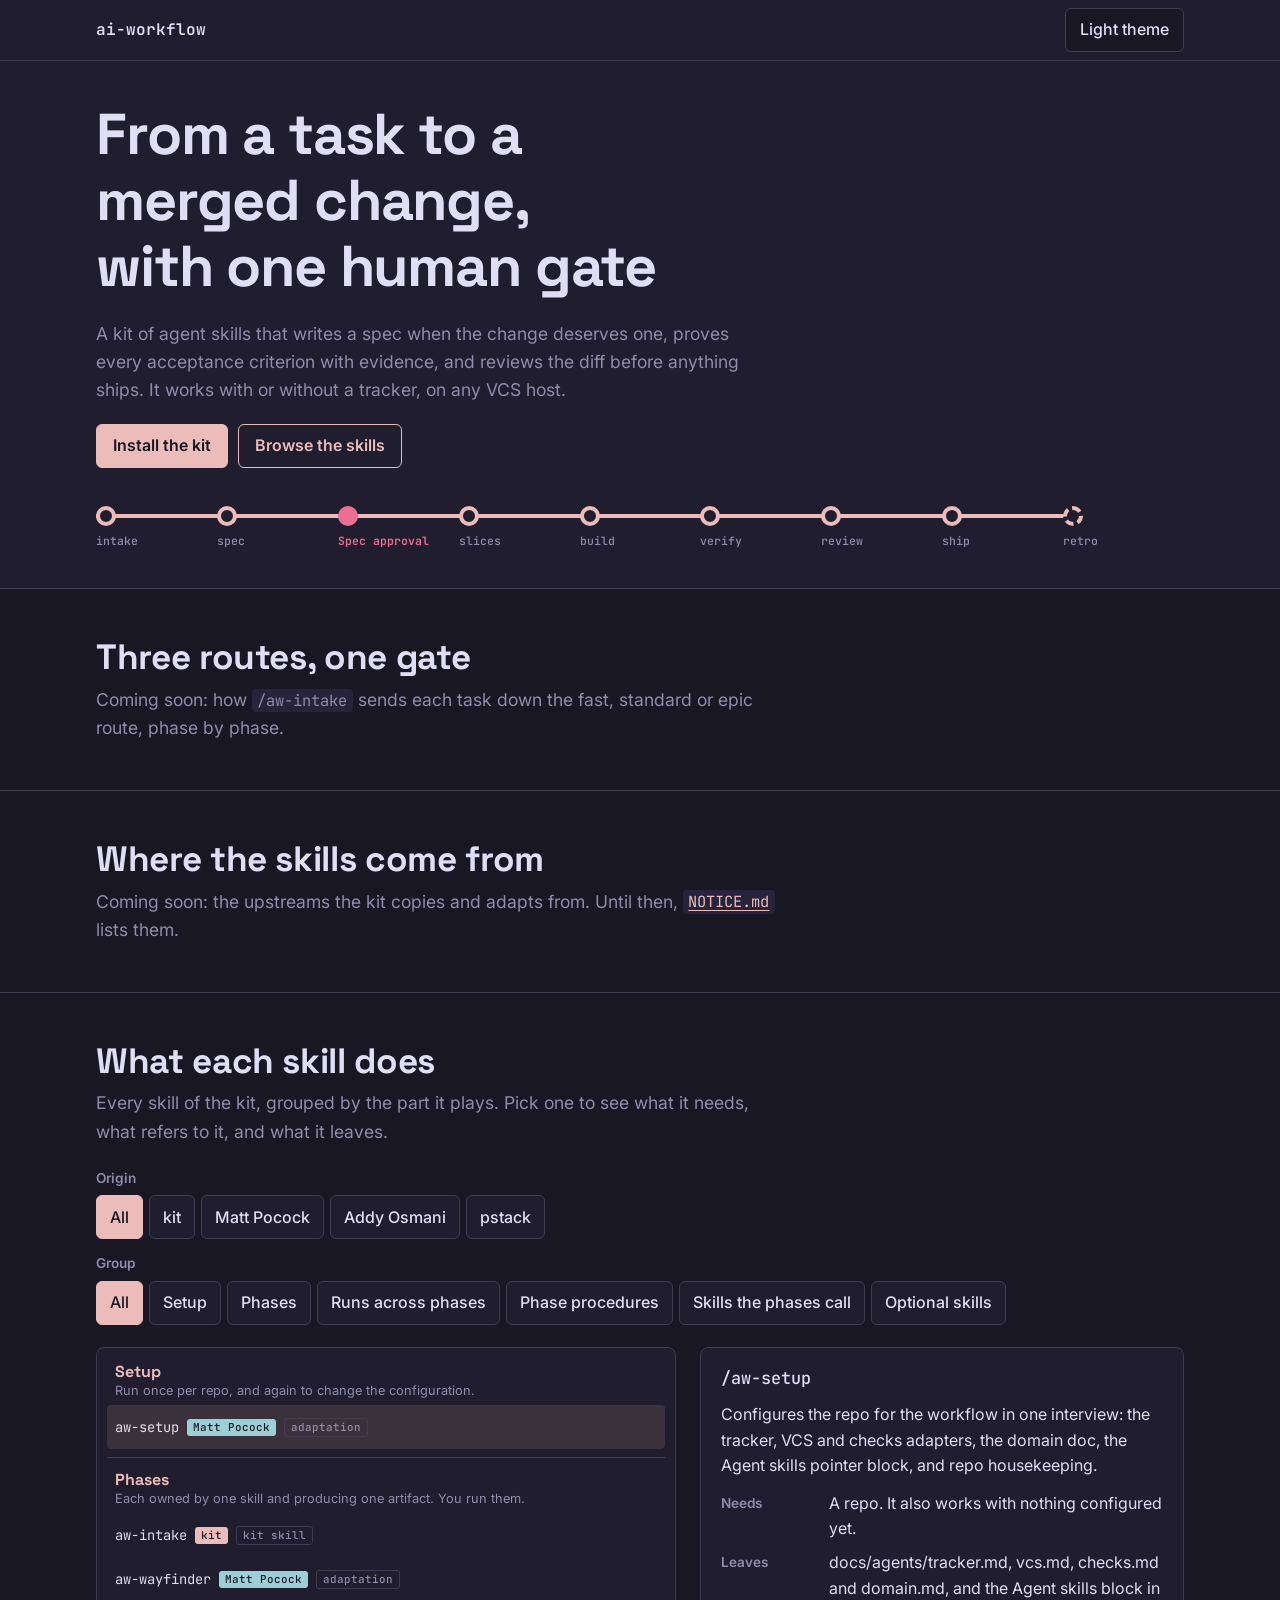
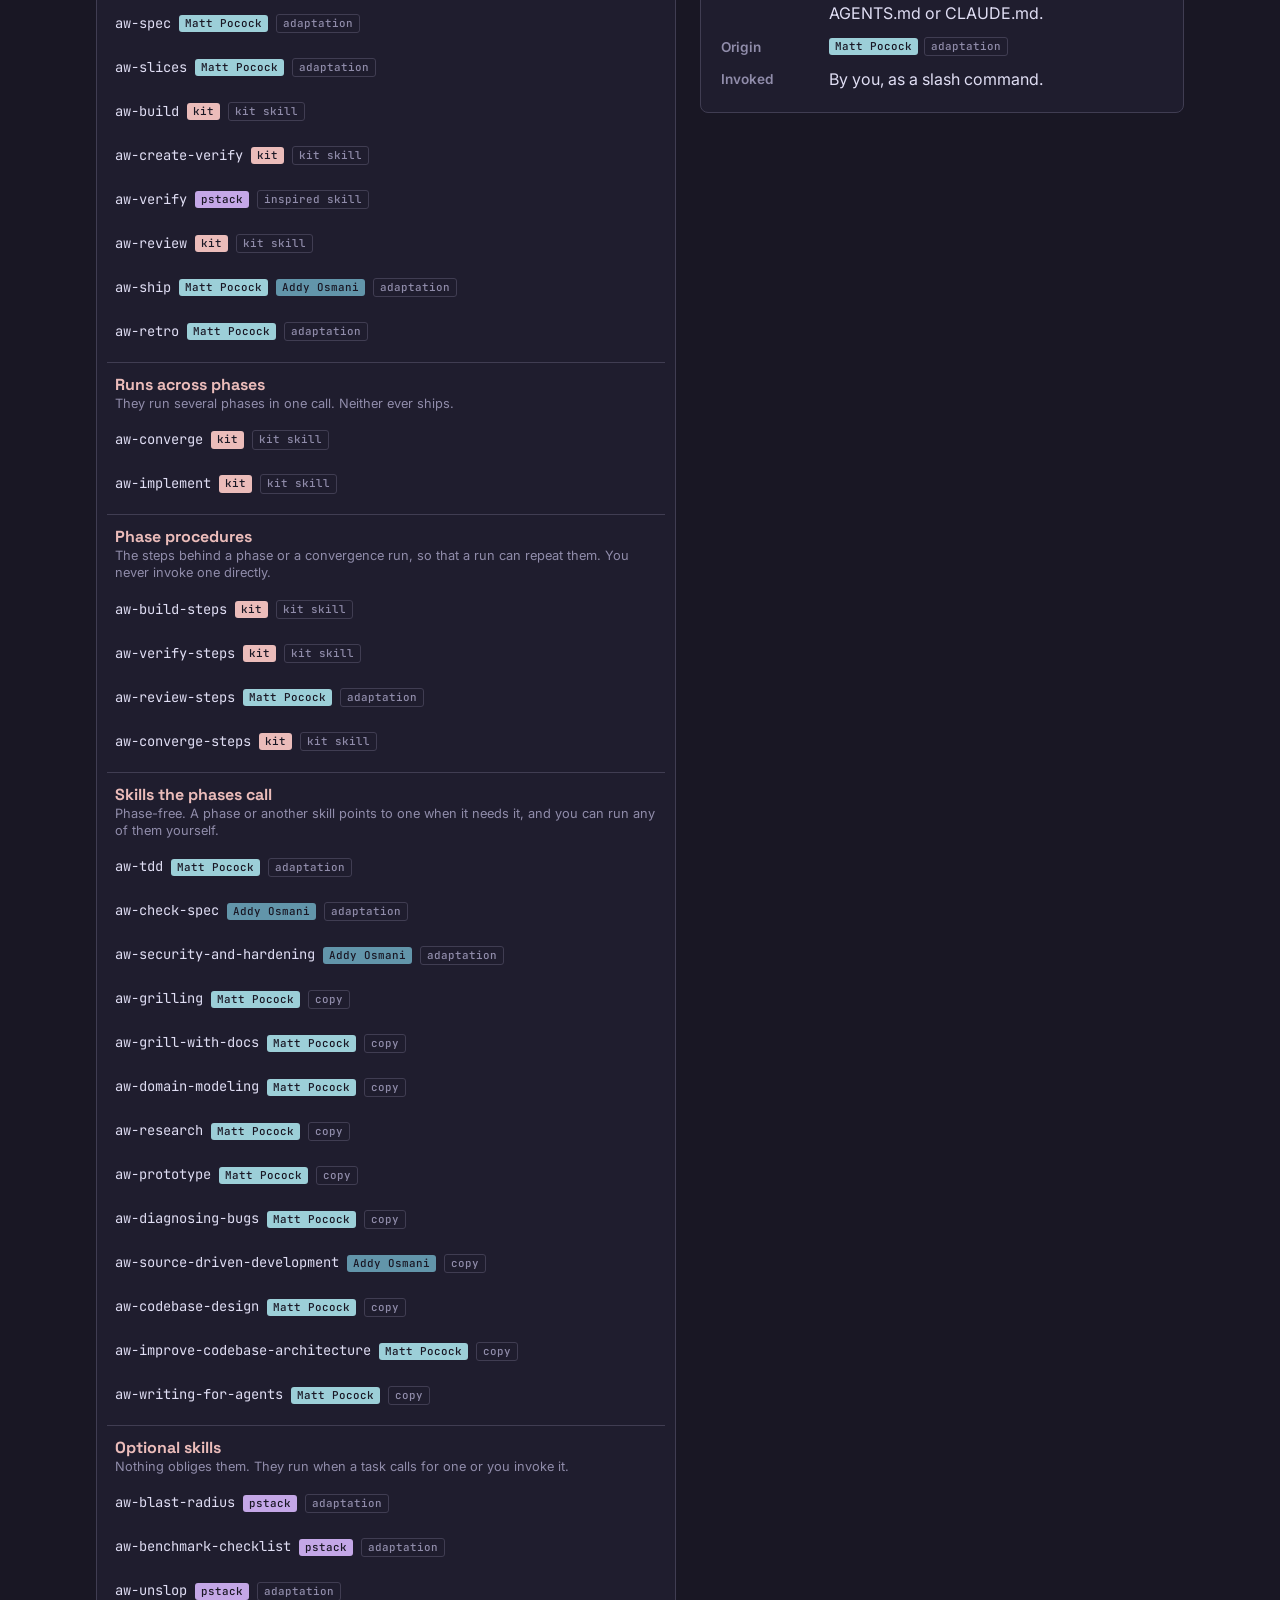
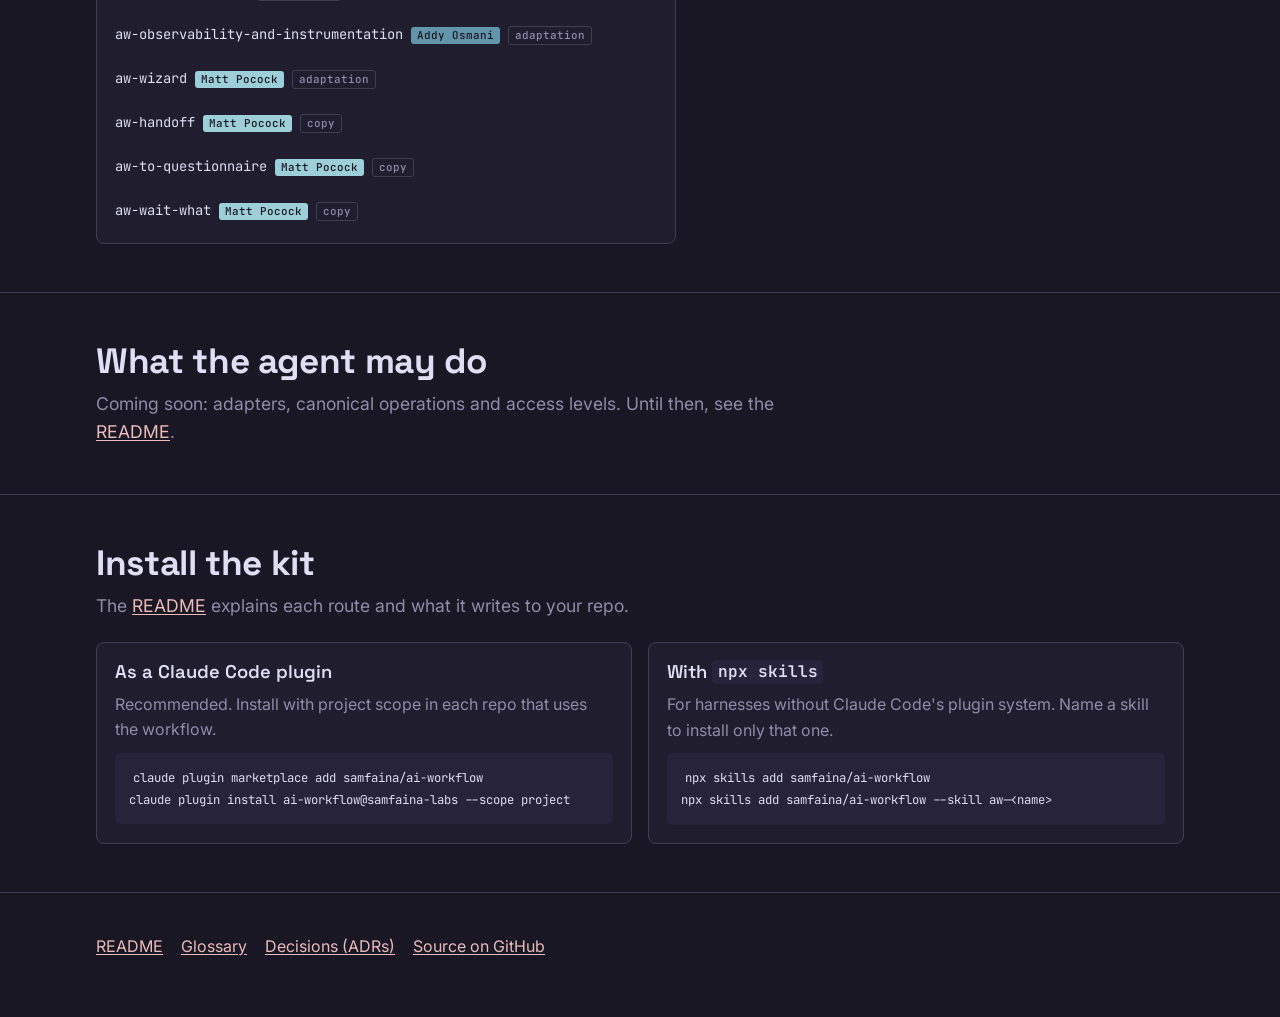
==== site/index.html @ 682f9e0d "feat: a docs site under site/, published to GitHub Pages, with a skill parity check site/ is a hand-" ====
<!doctype html>
<!--
  The ai-workflow docs site: hand-written HTML, CSS and JS, with no build step
  and no dependencies (ADR 0008). .github/workflows/pages.yml publishes this
  folder to GitHub Pages.

  The page fetches skills.json, which a browser refuses to do for a file
  opened from disk. To preview locally, serve site/ with any static server,
  for example `python -m http.server --directory site`, and open the address
  it prints.

  README.md stays the reference: this page repeats only the install commands
  and links to the README, GLOSSARY.md and docs/adr/ for everything else.
  `node scripts/validate-kit.mjs` keeps skills.json in step with the kit.
-->
<html lang="en" data-theme="dark">
<head>
<meta charset="utf-8">
<meta name="viewport" content="width=device-width, initial-scale=1">
<title>ai-workflow</title>
<link rel="icon" href="data:image/svg+xml,%3Csvg xmlns='http://www.w3.org/2000/svg' viewBox='0 0 32 32'%3E%3Crect x='2' y='14' width='28' height='4' rx='2' fill='%23ebbcba'/%3E%3Ccircle cx='16' cy='16' r='9' fill='%23eb6f92'/%3E%3C/svg%3E">
<meta name="description" content="A kit of aw- agent skills that takes a task to a merged change, with a spec when the change deserves one, evidence for every acceptance criterion and a review before anything ships.">
<script>
  // Dark is the default whatever the OS prefers; a remembered choice of light
  // applies before the first paint.
  try {
    if (localStorage.getItem('aw-theme') === 'light') document.documentElement.dataset.theme = 'light';
  } catch {}
</script>
<link rel="preconnect" href="https://fonts.googleapis.com">
<link rel="preconnect" href="https://fonts.gstatic.com" crossorigin>
<link rel="stylesheet" href="https://fonts.googleapis.com/css2?family=Space+Grotesk:wght@500;600;700&family=Inter:wght@400;500;600&family=JetBrains+Mono:wght@400;500&display=swap">
<link rel="stylesheet" href="site.css">
</head>
<body>
<div class="bar">
  <div class="wrap">
    <a class="brand" href="#top">ai-workflow</a>
    <button class="toggle" id="theme-toggle" type="button" aria-pressed="false">Light theme</button>
  </div>
</div>

<header class="hero" id="top">
  <div class="wrap">
    <h1>From a task to a merged change, with one human gate</h1>
    <p class="lead">A kit of agent skills that writes a spec when the change deserves one, proves every acceptance criterion with evidence, and reviews the diff before anything ships. It works with or without a tracker, on any VCS host.</p>
    <div class="actions">
      <a class="btn primary" href="#install">Install the kit</a>
      <a class="btn" href="#skills">Browse the skills</a>
    </div>
    <ol class="miniline" aria-label="The standard route, with spec approval as its human gate">
      <li>intake</li><li>spec</li><li class="gate">Spec approval</li><li>slices</li><li>build</li><li>verify</li><li>review</li><li>ship</li><li class="opt">retro</li>
    </ol>
  </div>
</header>

<main>
<section id="routes" aria-labelledby="routes-h">
  <div class="wrap">
    <div class="sec-head">
      <h2 id="routes-h">Three routes, one gate</h2>
      <p class="lead">Coming soon: how <code>/aw-intake</code> sends each task down the fast, standard or epic route, phase by phase.</p>
    </div>
  </div>
</section>

<section id="upstreams" aria-labelledby="upstreams-h">
  <div class="wrap">
    <div class="sec-head">
      <h2 id="upstreams-h">Where the skills come from</h2>
      <p class="lead">Coming soon: the upstreams the kit copies and adapts from. Until then, <a href="https://github.com/samfaina/ai-workflow/blob/main/NOTICE.md"><code>NOTICE.md</code></a> lists them.</p>
    </div>
  </div>
</section>

<section id="skills" aria-labelledby="skills-h">
  <div class="wrap">
    <div class="sec-head">
      <h2 id="skills-h">What each skill does</h2>
      <p class="lead">Every skill of the kit, grouped by the part it plays. Pick one to see what it needs, what refers to it, and what it leaves.</p>
    </div>
    <div class="filters">
      <div class="ctrl">
        <span class="label" id="origin-label">Origin</span>
        <div class="seg" id="origin-filter" role="group" aria-labelledby="origin-label"></div>
      </div>
      <div class="ctrl">
        <span class="label" id="group-label">Group</span>
        <div class="seg" id="group-filter" role="group" aria-labelledby="group-label"></div>
      </div>
    </div>
    <div class="explorer">
      <ul class="tree" id="skill-list" aria-label="Skills"></ul>
      <aside class="detail" id="skill-detail" aria-live="polite" aria-label="Selected skill"></aside>
    </div>
  </div>
</section>

<section id="access" aria-labelledby="access-h">
  <div class="wrap">
    <div class="sec-head">
      <h2 id="access-h">What the agent may do</h2>
      <p class="lead">Coming soon: adapters, canonical operations and access levels. Until then, see the <a href="https://github.com/samfaina/ai-workflow/blob/main/README.md">README</a>.</p>
    </div>
  </div>
</section>

<section id="install" aria-labelledby="install-h">
  <div class="wrap">
    <div class="sec-head">
      <h2 id="install-h">Install the kit</h2>
      <p class="lead">The <a href="https://github.com/samfaina/ai-workflow/blob/main/README.md#install">README</a> explains each route and what it writes to your repo.</p>
    </div>
    <div class="install">
      <article>
        <h3>As a Claude Code plugin</h3>
        <p class="muted">Recommended. Install with project scope in each repo that uses the workflow.</p>
<pre class="block"><code>claude plugin marketplace add samfaina/ai-workflow
claude plugin install ai-workflow@samfaina-labs --scope project</code></pre>
      </article>
      <article>
        <h3>With <code>npx skills</code></h3>
        <p class="muted">For harnesses without Claude Code's plugin system. Name a skill to install only that one.</p>
<pre class="block"><code>npx skills add samfaina/ai-workflow
npx skills add samfaina/ai-workflow --skill aw-&lt;name&gt;</code></pre>
      </article>
    </div>
  </div>
</section>
</main>

<footer>
  <div class="wrap">
    <ul aria-label="Reference">
      <li><a href="https://github.com/samfaina/ai-workflow/blob/main/README.md">README</a></li>
      <li><a href="https://github.com/samfaina/ai-workflow/blob/main/GLOSSARY.md">Glossary</a></li>
      <li><a href="https://github.com/samfaina/ai-workflow/tree/main/docs/adr">Decisions (ADRs)</a></li>
      <li><a href="https://github.com/samfaina/ai-workflow">Source on GitHub</a></li>
    </ul>
  </div>
</footer>

<script src="site.js"></script>
</body>
</html>
---- site/site.css ----
/* The ai-workflow docs site. Layout concept: a transit map. Routes are lines,
   phases are stations, and spec approval, the one fixed human gate, is a
   filled circle that pulses.

   Palette: Rosé Pine. Main is the dark theme and the default on first visit,
   whatever the OS prefers; Dawn is the light one. Text tokens are nudged to
   WCAG AA (4.5:1) against bg, panel, sunk and their own -soft tint. *-mark
   tokens are for non-text marks only (rails, station circles, the gate's fill
   and pulse), so they keep the pure palette colour. Gold (--hl) highlights a
   very specific thing, never an accent. *-soft is the accent mixed into bg
   (16% in dark, 13% in light). */

:root {
  color-scheme: dark;
  --bg: #191724; --panel: #1f1d2e; --sunk: #26233a; --rule: #403d52;
  --ink: #e0def4; --soft: #908caa;
  --line: #ebbcba; --gate: #eb6f92; --fast: #9ccfd8;
  --pocock: #9ccfd8; --addy: #6295aa; --pstack: #c4a7e7;
  --hl: #f6c177;
  --line-soft: #3b313c; --gate-soft: #3b2536; --fast-soft: #2e3441;
  --line-mark: #ebbcba; --gate-mark: #eb6f92; --fast-mark: #9ccfd8;
  --on-accent: #191724;
  --shadow: rgb(0 0 0 / .35);

  --display: "Space Grotesk", "Segoe UI", system-ui, sans-serif;
  --body: "Inter", "Segoe UI", system-ui, sans-serif;
  --mono: "JetBrains Mono", ui-monospace, "Cascadia Mono", Menlo, Consolas, monospace;
}

:root[data-theme="light"] {
  color-scheme: light;
  --bg: #faf4ed; --panel: #fffaf3; --sunk: #f2e9e1; --rule: #dfdad9;
  --ink: #575279; --soft: #6a6781;
  --line: #925856; --gate: #945164; --fast: #406e76;
  --pocock: #417079; --addy: #286983; --pstack: #736287;
  --hl: #8c5e1f;
  --line-soft: #f5e5df; --gate-soft: #f1e1de; --fast-soft: #e5e8e3;
  --line-mark: #d7827e; --gate-mark: #b4637a; --fast-mark: #56949f;
  --on-accent: #ffffff;
  --shadow: rgb(87 82 121 / .18);
}

* { box-sizing: border-box; }
html { scroll-behavior: smooth; }
body { margin: 0; background: var(--bg); color: var(--ink); font: 400 16px/1.6 var(--body); overflow-wrap: break-word; }
h1, h2, h3 { font-family: var(--display); line-height: 1.15; margin: 0; text-wrap: balance; }
h1 { font-size: clamp(2rem, 6vw, 3.6rem); font-weight: 700; letter-spacing: -.02em; }
h2 { font-size: clamp(1.5rem, 3.4vw, 2.2rem); font-weight: 700; letter-spacing: -.01em; }
h3 { font-size: 1.15rem; font-weight: 600; }
p { margin: 0; }
a { color: var(--line); text-underline-offset: 2px; }
code, pre { font-family: var(--mono); font-size: .875em; }
code { background: var(--sunk); padding: .08em .35em; border-radius: 4px; overflow-wrap: anywhere; }
button { font: inherit; color: inherit; cursor: pointer; }
:focus-visible { outline: 3px solid var(--line); outline-offset: 2px; border-radius: 4px; }

.wrap { max-width: 1120px; margin-inline: auto; padding-inline: 16px; }
.lead { font-size: 1.1rem; color: var(--soft); max-width: 62ch; }
.muted { color: var(--soft); }

/* The bar on top: the kit's name and the theme toggle. */
.bar { background: var(--panel); border-bottom: 1px solid var(--rule); }
.bar .wrap { display: flex; align-items: center; justify-content: space-between; gap: 12px; min-height: 60px; }
.brand { font: 600 1rem/1.2 var(--mono); color: var(--ink); text-decoration: none; display: inline-flex; align-items: center; min-height: 44px; }
.toggle { display: inline-flex; align-items: center; gap: 8px; min-height: 44px; min-width: 44px; padding: 8px 14px; border: 1.5px solid var(--rule); border-radius: 6px; background: var(--bg); font-weight: 500; }
.toggle:hover { border-color: var(--line); }

.hero { background: var(--panel); border-bottom: 1px solid var(--rule); padding-block: 40px 32px; }
.hero .wrap { display: grid; gap: 20px; }
.hero h1 { max-width: 18ch; }
.actions { display: flex; flex-wrap: wrap; gap: 10px; }
.btn { display: inline-flex; align-items: center; min-height: 44px; padding: 8px 16px; border-radius: 6px; font-weight: 600; text-decoration: none; border: 1.5px solid var(--line); color: var(--line); background: transparent; }
.btn.primary { background: var(--line); color: var(--on-accent); }

/* The standard route as a line. overflow-x: auto scrolls the line, never the
   page, and the list carries room for the gate's 10px pulse. */
.miniline { list-style: none; margin: 4px 0 0 -12px; padding: 12px 0 8px 12px; display: flex; overflow-x: auto; }
.miniline li { position: relative; flex: 1 0 86px; min-width: 86px; padding: 30px 8px 0 0; font: 500 .72rem/1.25 var(--mono); color: var(--soft); }
.miniline li::before { content: ""; position: absolute; top: 10px; left: 0; right: 0; height: 4px; background: var(--line-mark); }
.miniline li:last-child::before { right: calc(100% - 20px); }
.miniline li::after { content: ""; box-sizing: border-box; position: absolute; top: 2px; left: 0; width: 20px; height: 20px; border-radius: 50%; background: var(--panel); border: 4px solid var(--line-mark); }
.miniline li.gate { color: var(--gate); font-weight: 600; }
.miniline li.gate::after { background: var(--gate-mark); border-color: var(--gate-mark); animation: gatepulse 2.2s ease-out infinite; }
.miniline li.opt::before { background: repeating-linear-gradient(90deg, var(--line-mark) 0 6px, transparent 6px 11px); }
.miniline li.opt::after { border-style: dashed; }
@keyframes gatepulse {
  0% { box-shadow: 0 0 0 0 color-mix(in srgb, var(--gate-mark) 60%, transparent); }
  70% { box-shadow: 0 0 0 10px color-mix(in srgb, var(--gate-mark) 0%, transparent); }
  100% { box-shadow: 0 0 0 0 color-mix(in srgb, var(--gate-mark) 0%, transparent); }
}

section { padding-block: 48px; border-bottom: 1px solid var(--rule); }
section > .wrap { display: grid; gap: 22px; }
.sec-head { display: grid; gap: 8px; }

pre.block { margin: 0; padding: 14px; background: var(--sunk); border-radius: 6px; overflow-x: auto; line-height: 1.55; }
.install { display: grid; grid-template-columns: repeat(auto-fit, minmax(min(100%, 320px), 1fr)); gap: 16px; }
.install article { background: var(--panel); border: 1px solid var(--rule); border-radius: 8px; padding: 18px; display: grid; gap: 10px; align-content: start; min-width: 0; }

/* Skills explorer. */
.filters { display: grid; gap: 14px; }
.ctrl { display: grid; gap: 6px; }
.label { font-weight: 600; font-size: .85rem; color: var(--soft); }
.seg { display: flex; flex-wrap: wrap; gap: 6px; }
.seg button { min-height: 44px; padding: 6px 13px; border: 1.5px solid var(--rule); border-radius: 6px; background: var(--panel); font-weight: 500; }
.seg button:hover { border-color: var(--line); }
.seg button[aria-pressed="true"] { background: var(--line); border-color: var(--line); color: var(--on-accent); }

.explorer { display: grid; grid-template-columns: minmax(0, 1.2fr) minmax(0, 1fr); gap: 24px; align-items: start; }
.tree { list-style: none; margin: 0; padding: 10px; background: var(--panel); border: 1px solid var(--rule); border-radius: 8px; font: 400 .86rem/1.3 var(--mono); min-width: 0; }
.tree .gl { font: 700 1rem/1.25 var(--display); color: var(--line); padding: 12px 8px 6px; border-top: 1px solid var(--rule); margin-top: 8px; }
.tree .gl:first-child { margin-top: 0; padding-top: 4px; border-top: 0; }
.tree .gl small { display: block; font: 400 .8rem/1.35 var(--body); color: var(--soft); }
.tree button { display: flex; flex-wrap: wrap; align-items: center; gap: 4px 8px; width: 100%; min-height: 44px; padding: 6px 8px; border: 0; background: none; text-align: left; border-radius: 4px; font: inherit; }
.tree button:hover { background: var(--sunk); }
.tree button[aria-current="true"] { background: var(--line-soft); }
.tree .empty { padding: 12px 8px; font-family: var(--body); color: var(--soft); }
.pill { font: 500 .68rem/1.2 var(--mono); padding: 2px 6px; border-radius: 3px; color: var(--on-accent); white-space: nowrap; }
.pill.pocock { background: var(--pocock); } .pill.addy { background: var(--addy); } .pill.pstack { background: var(--pstack); } .pill.kit { background: var(--line); }
.pill.kind { background: none; color: var(--soft); border: 1px solid var(--rule); }

/* Desktop: pinned at the top while the list scrolls. Sticky stays inside
   .explorer, so the panel lets go once the section ends. */
.detail { background: var(--panel); border: 1px solid var(--rule); border-radius: 8px; padding: 20px; display: grid; gap: 12px; min-width: 0; position: sticky; top: 16px; }
.detail h3 { font: 500 1.05rem/1.3 var(--mono); overflow-wrap: anywhere; }
.kv { display: grid; grid-template-columns: 96px minmax(0, 1fr); gap: 8px 12px; margin: 0; }
.kv dt { font-weight: 600; font-size: .85rem; color: var(--soft); padding-top: 2px; }
.kv dd { margin: 0; min-width: 0; }
.kv dd.pills { display: flex; flex-wrap: wrap; align-items: center; gap: 6px; }
.kv dd small { display: block; color: var(--soft); font-size: .82rem; margin-top: 2px; }
.kv code { overflow-wrap: anywhere; }

footer { padding-block: 32px 48px; }
footer ul { list-style: none; margin: 0; padding: 0; display: flex; flex-wrap: wrap; gap: 6px 18px; }
footer a { display: inline-flex; align-items: center; min-height: 44px; }

@media (max-width: 820px) {
  .explorer { grid-template-columns: minmax(0, 1fr); }
  /* One column: the panel comes after the list, so it pins to the bottom,
     with a capped height and its own scroll. */
  .detail { top: auto; bottom: 0; max-height: 42vh; overflow-y: auto; box-shadow: 0 -8px 24px var(--shadow); }
  .kv { grid-template-columns: minmax(0, 1fr); gap: 2px; }
  .kv dd { margin-bottom: 8px; }
}

@media (prefers-reduced-motion: reduce) {
  html { scroll-behavior: auto; }
  .miniline li.gate::after { animation: none; }
}
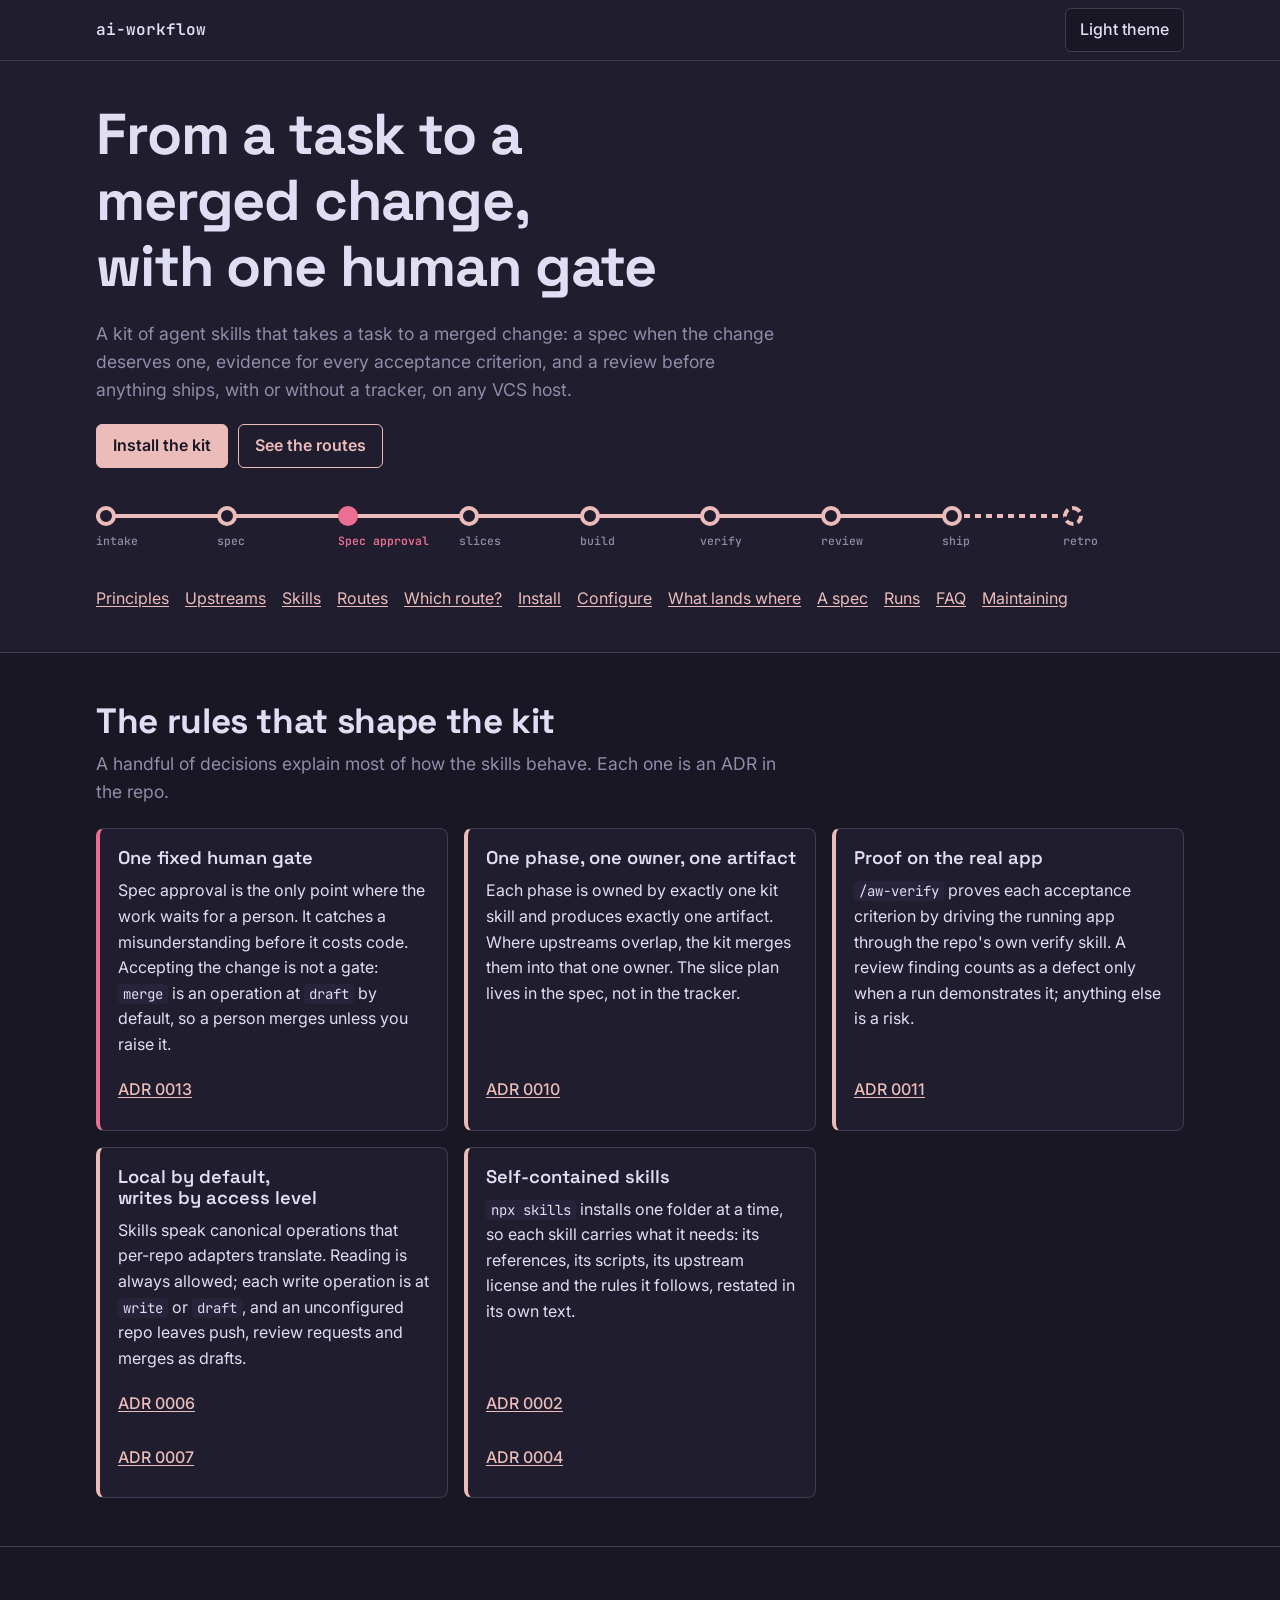
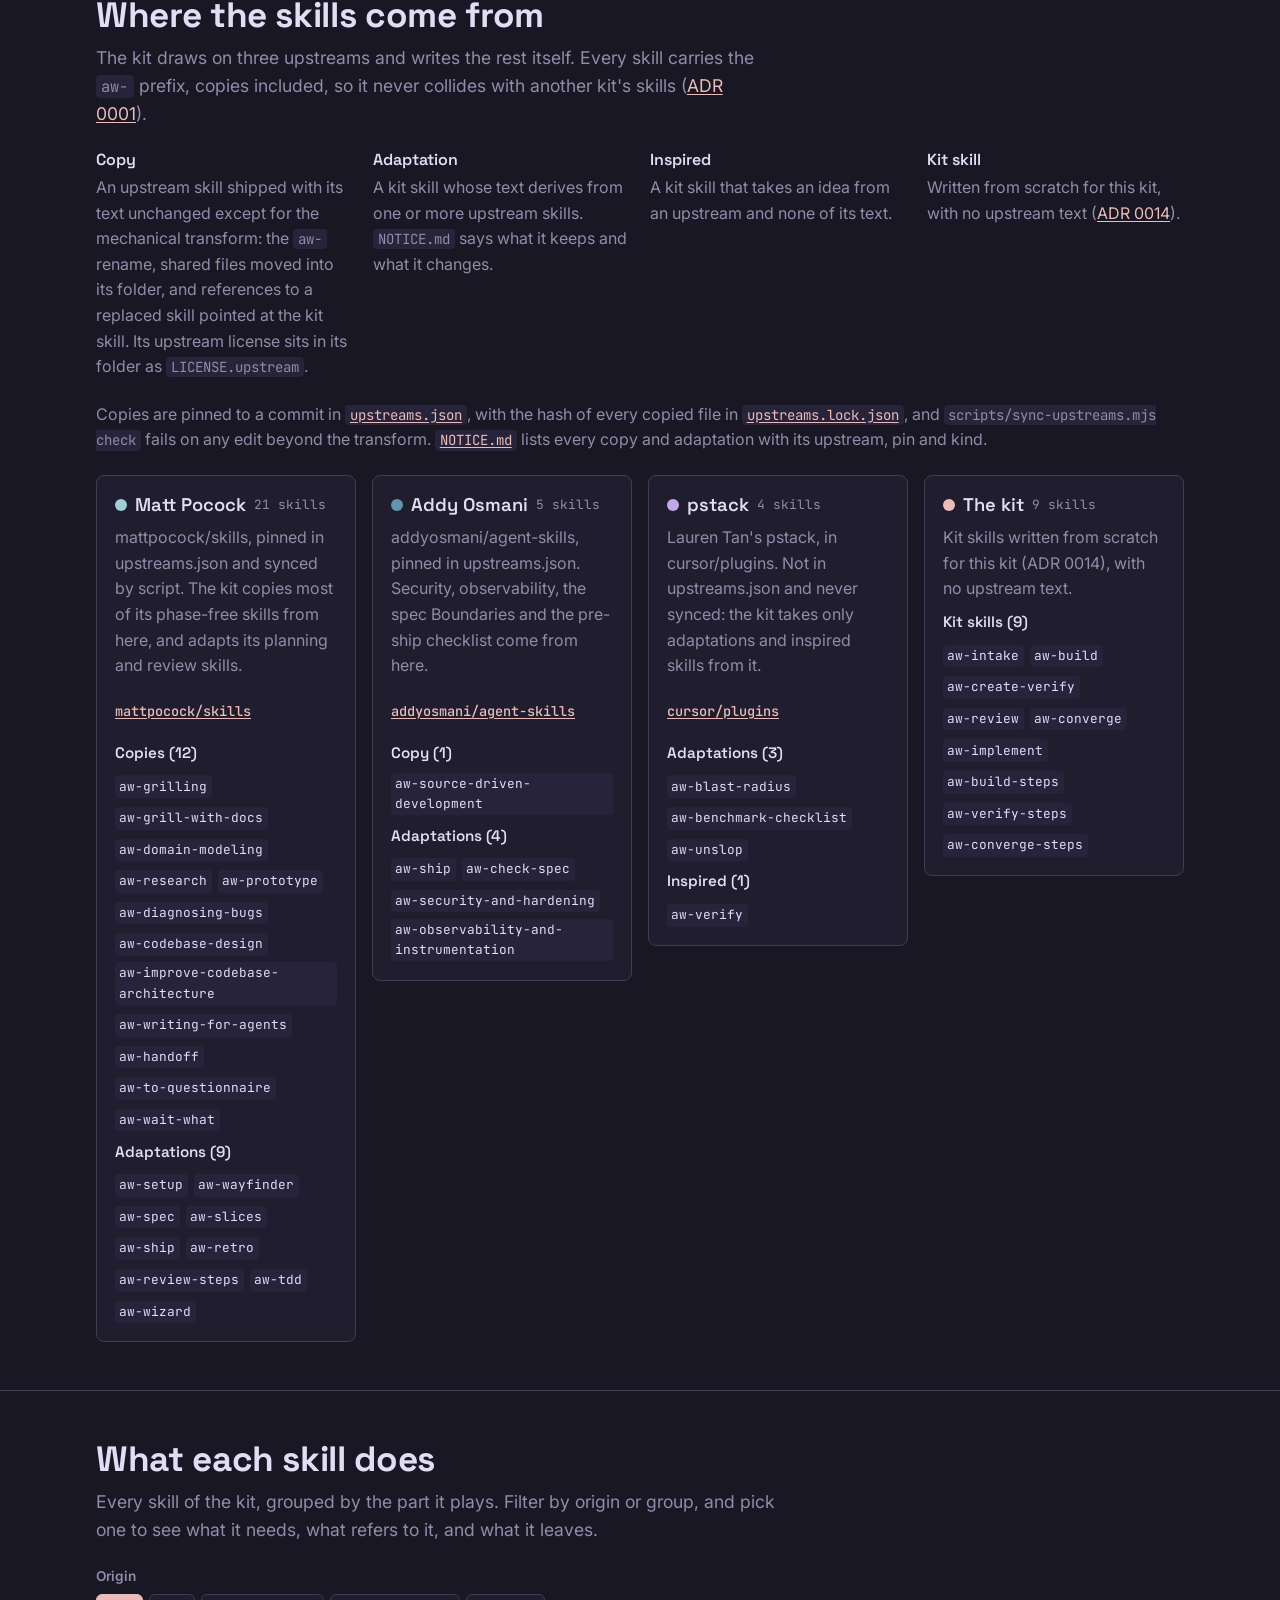
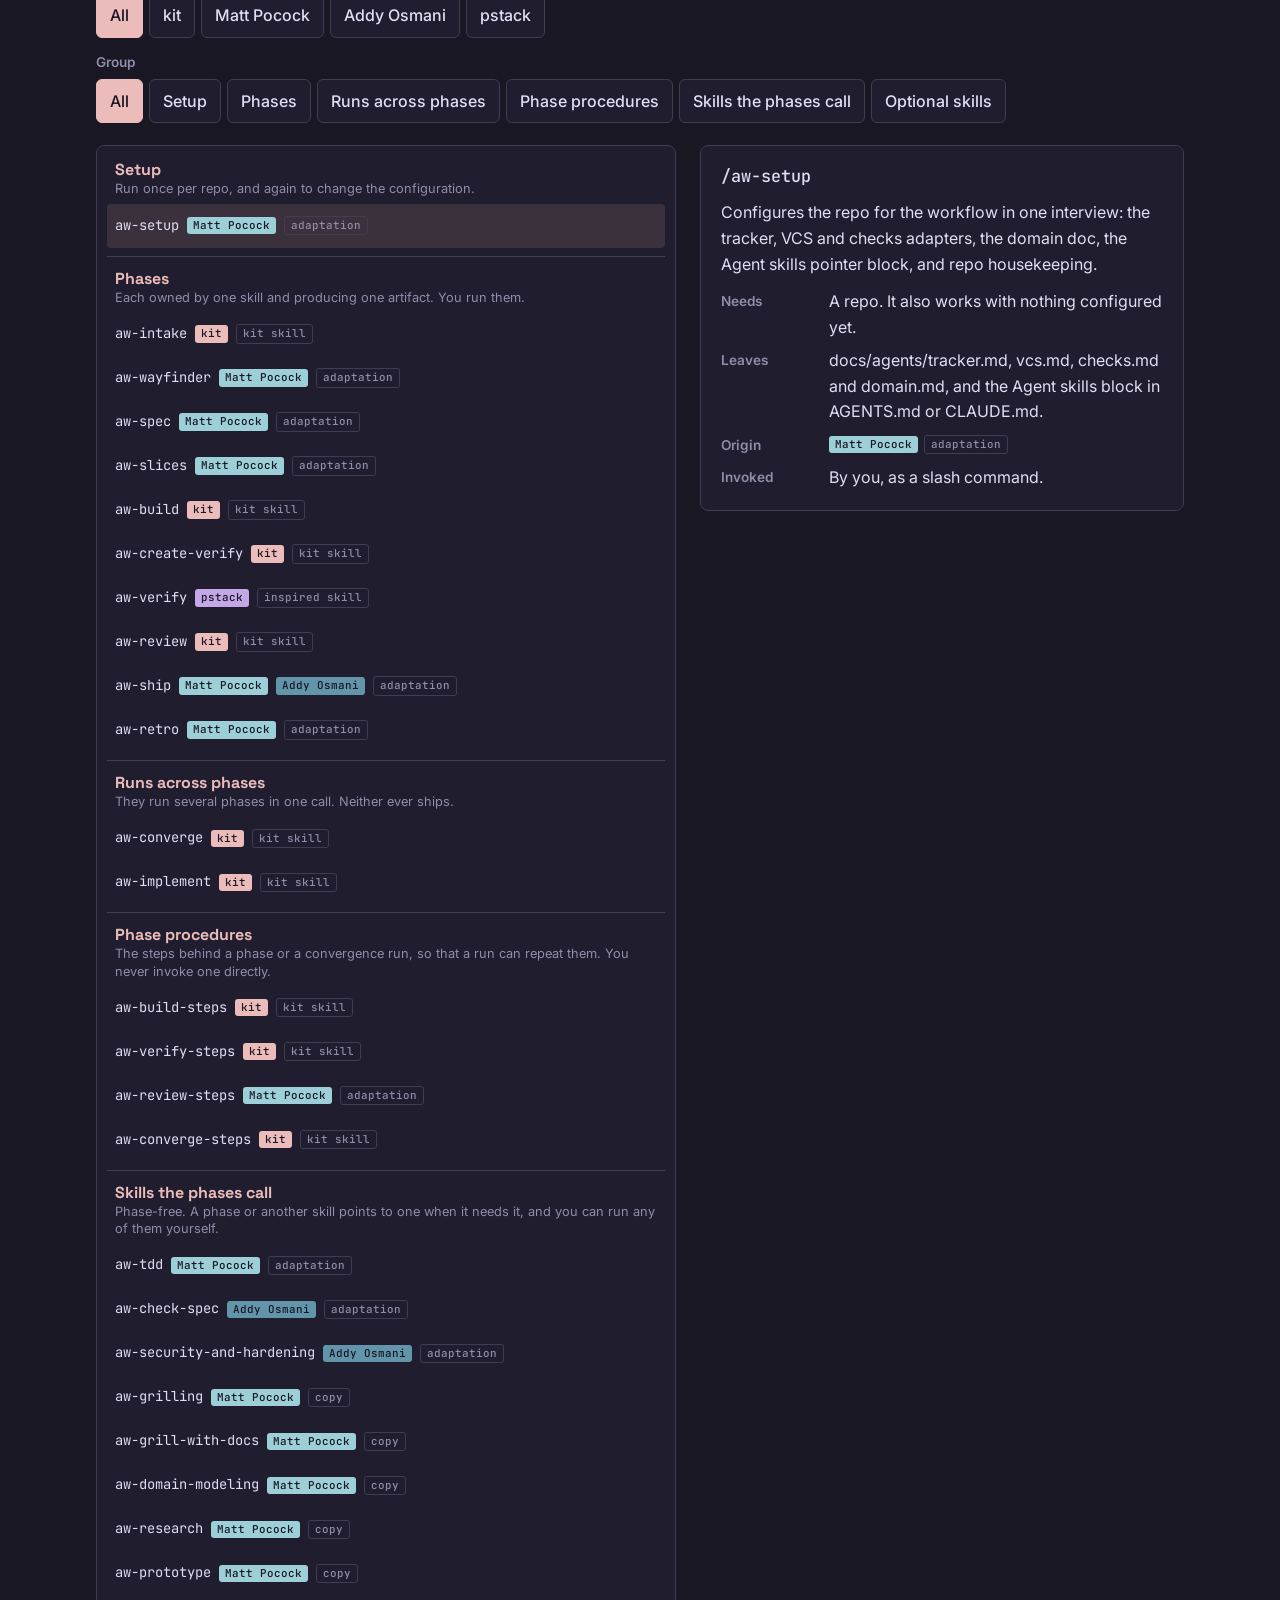
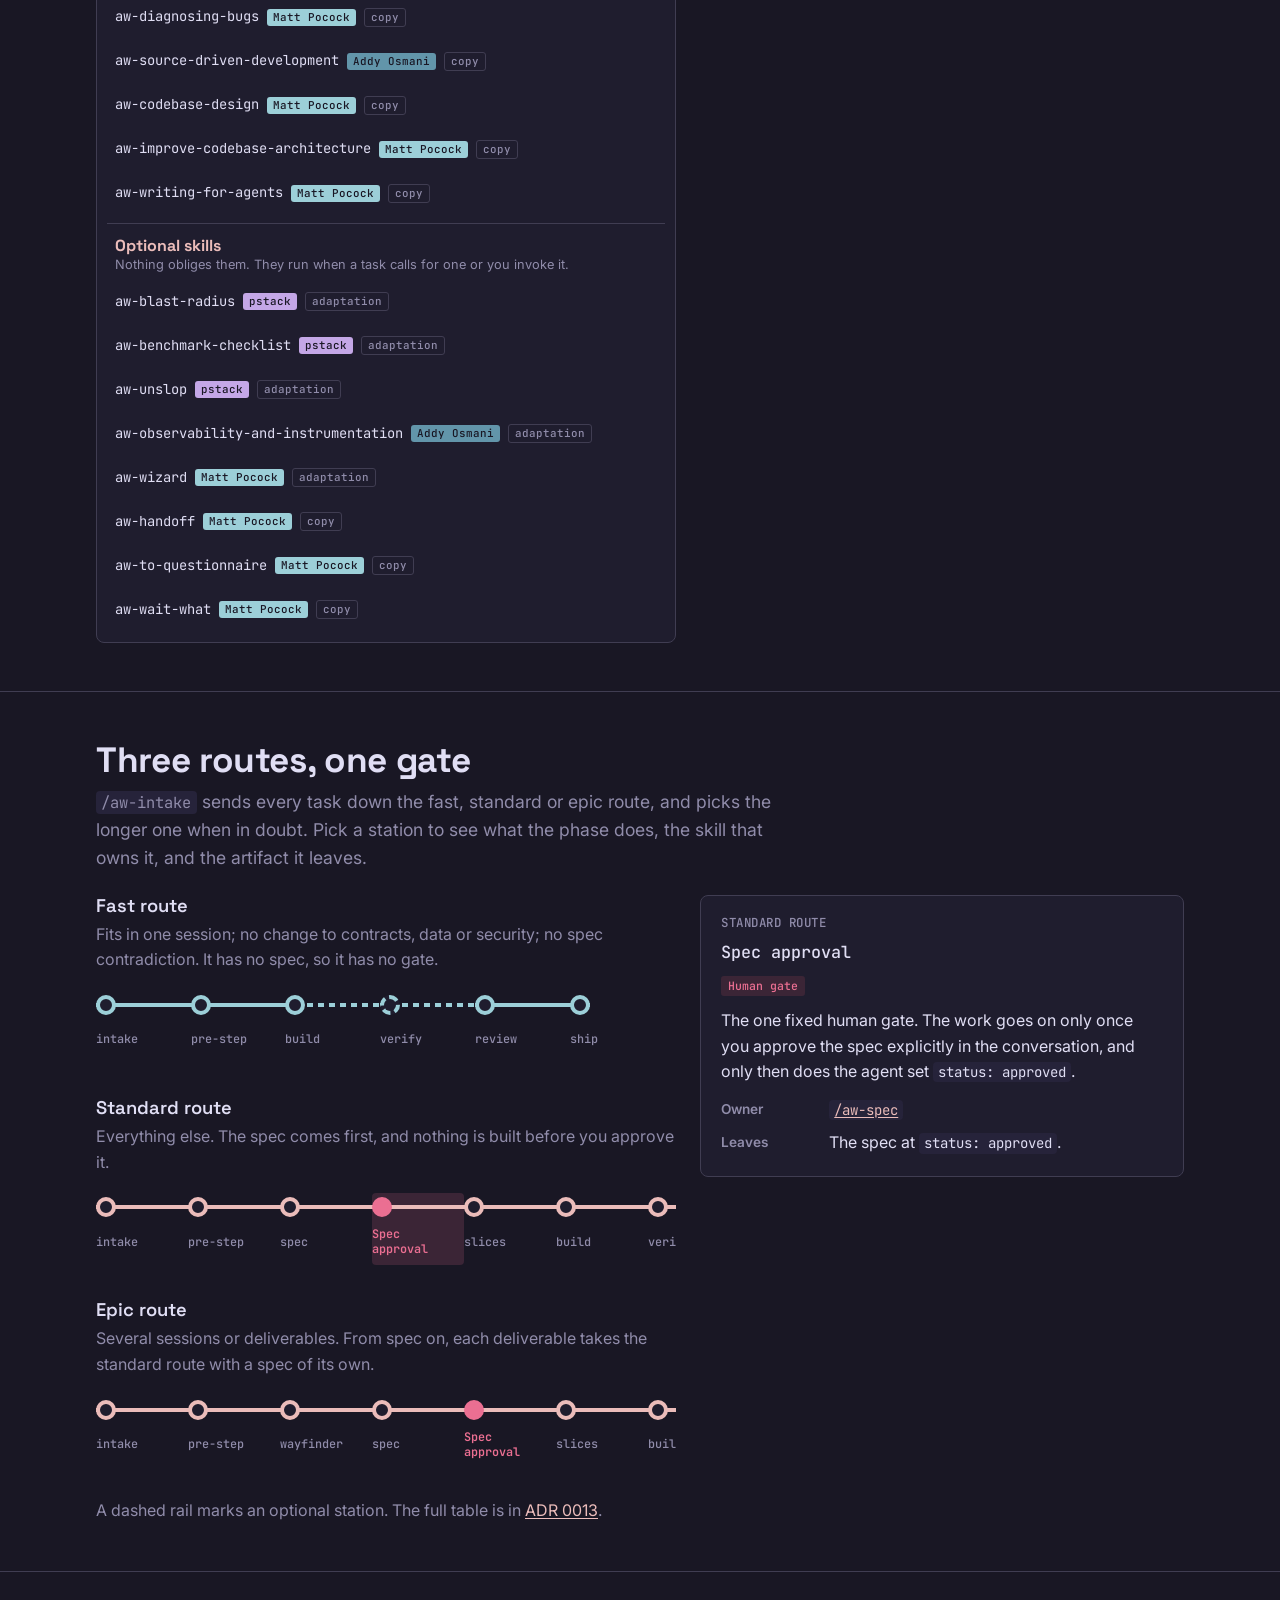
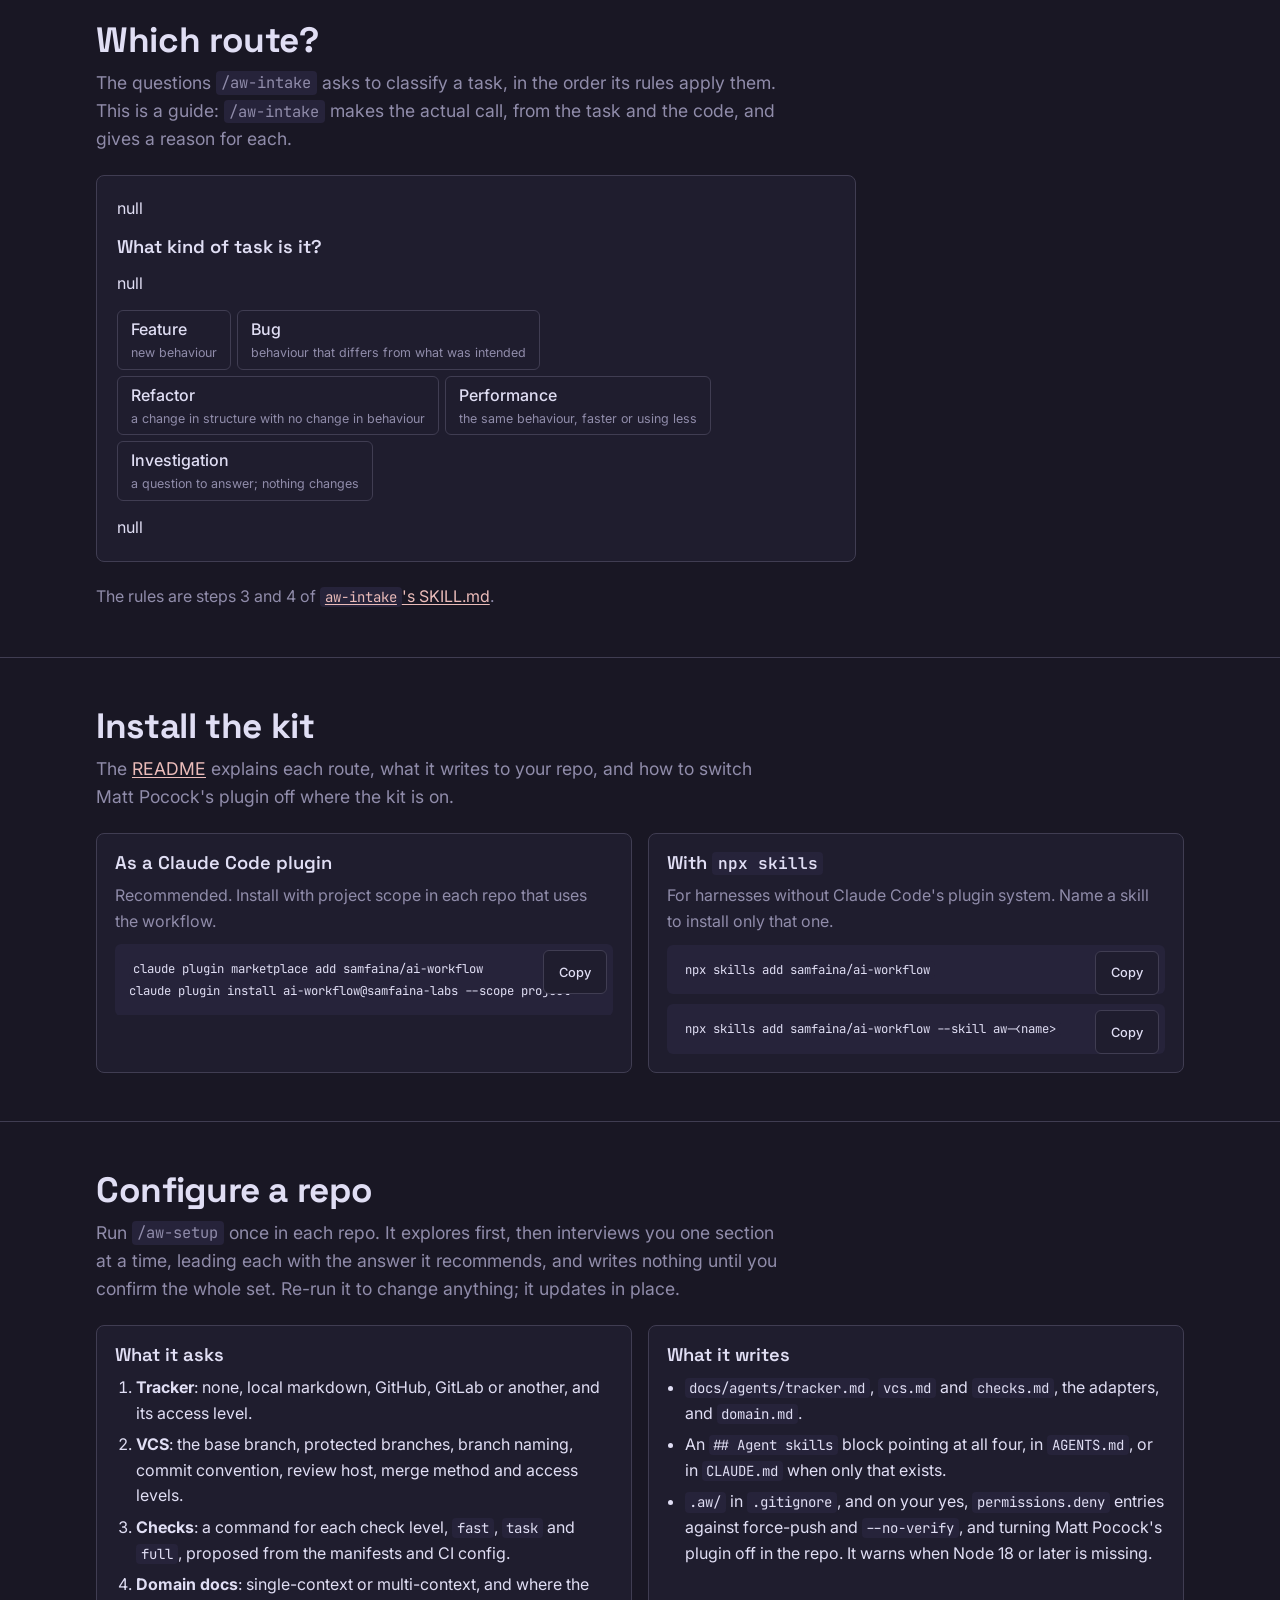
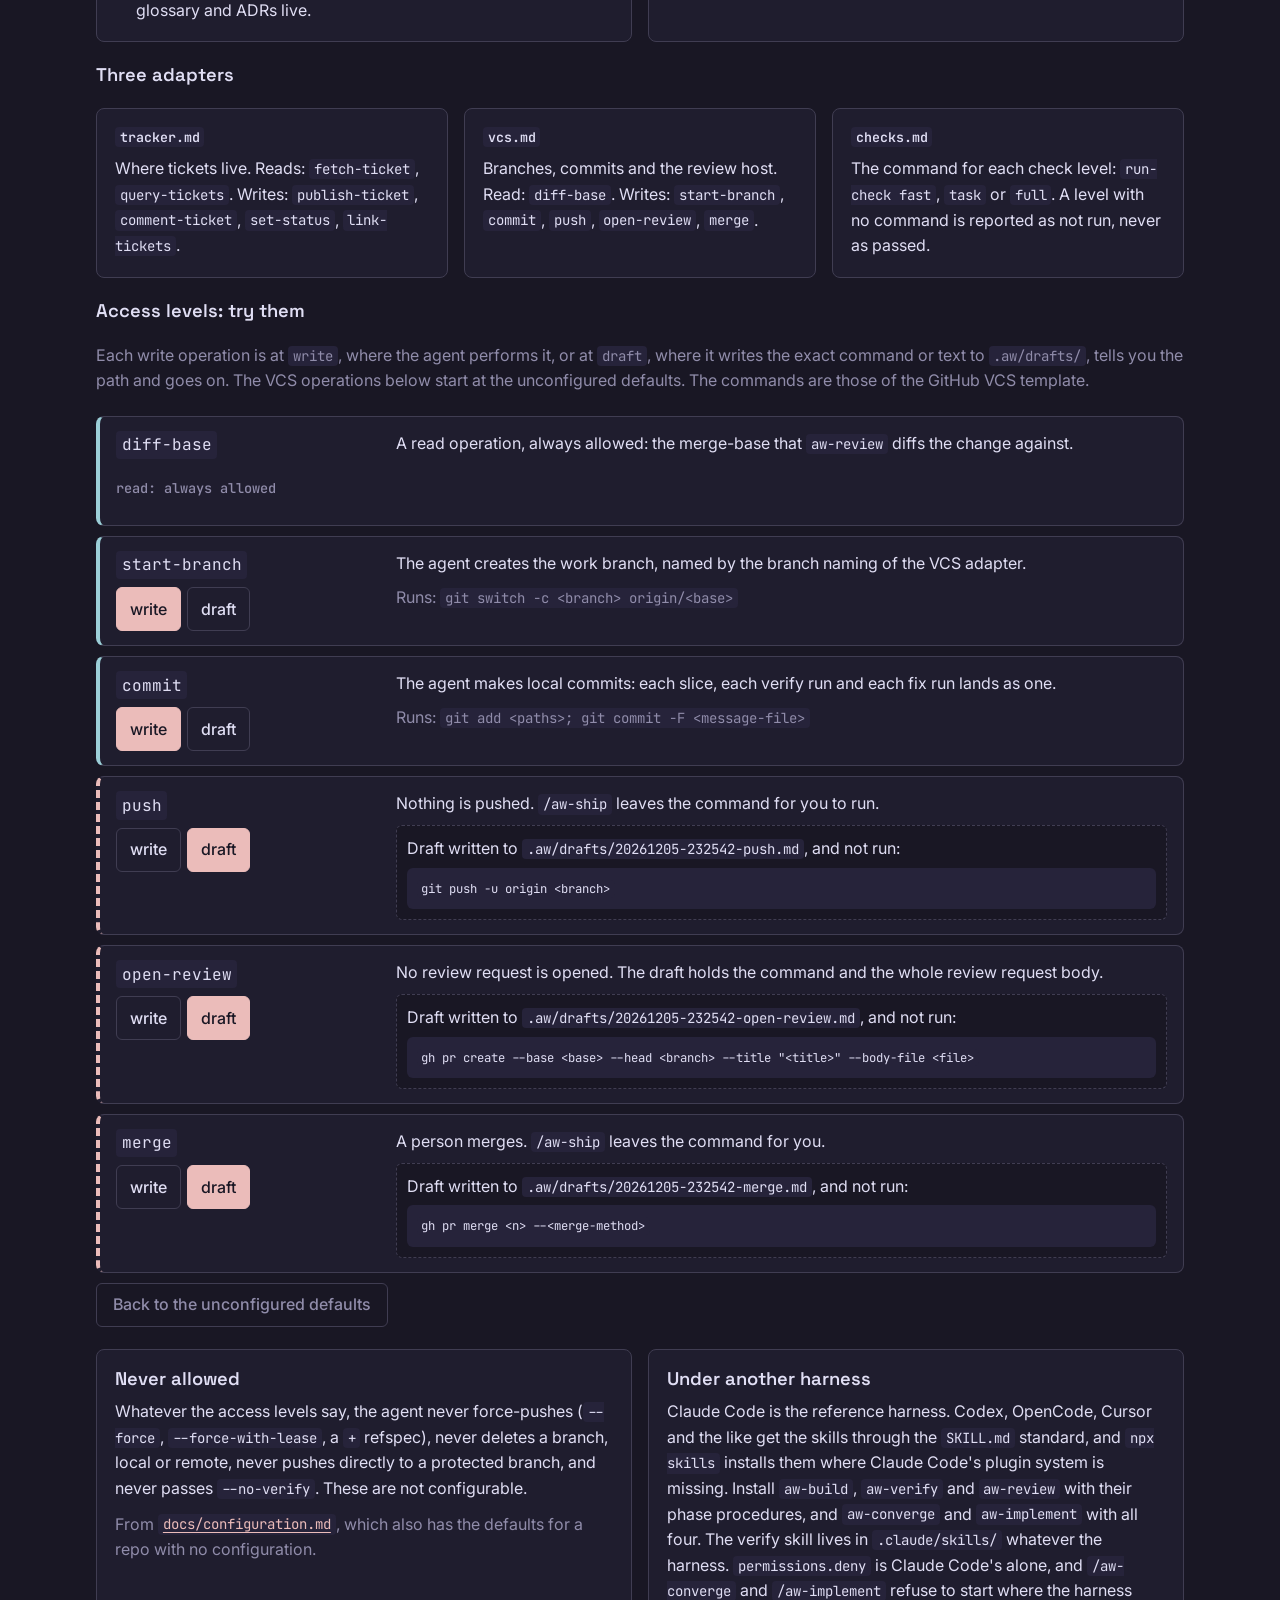
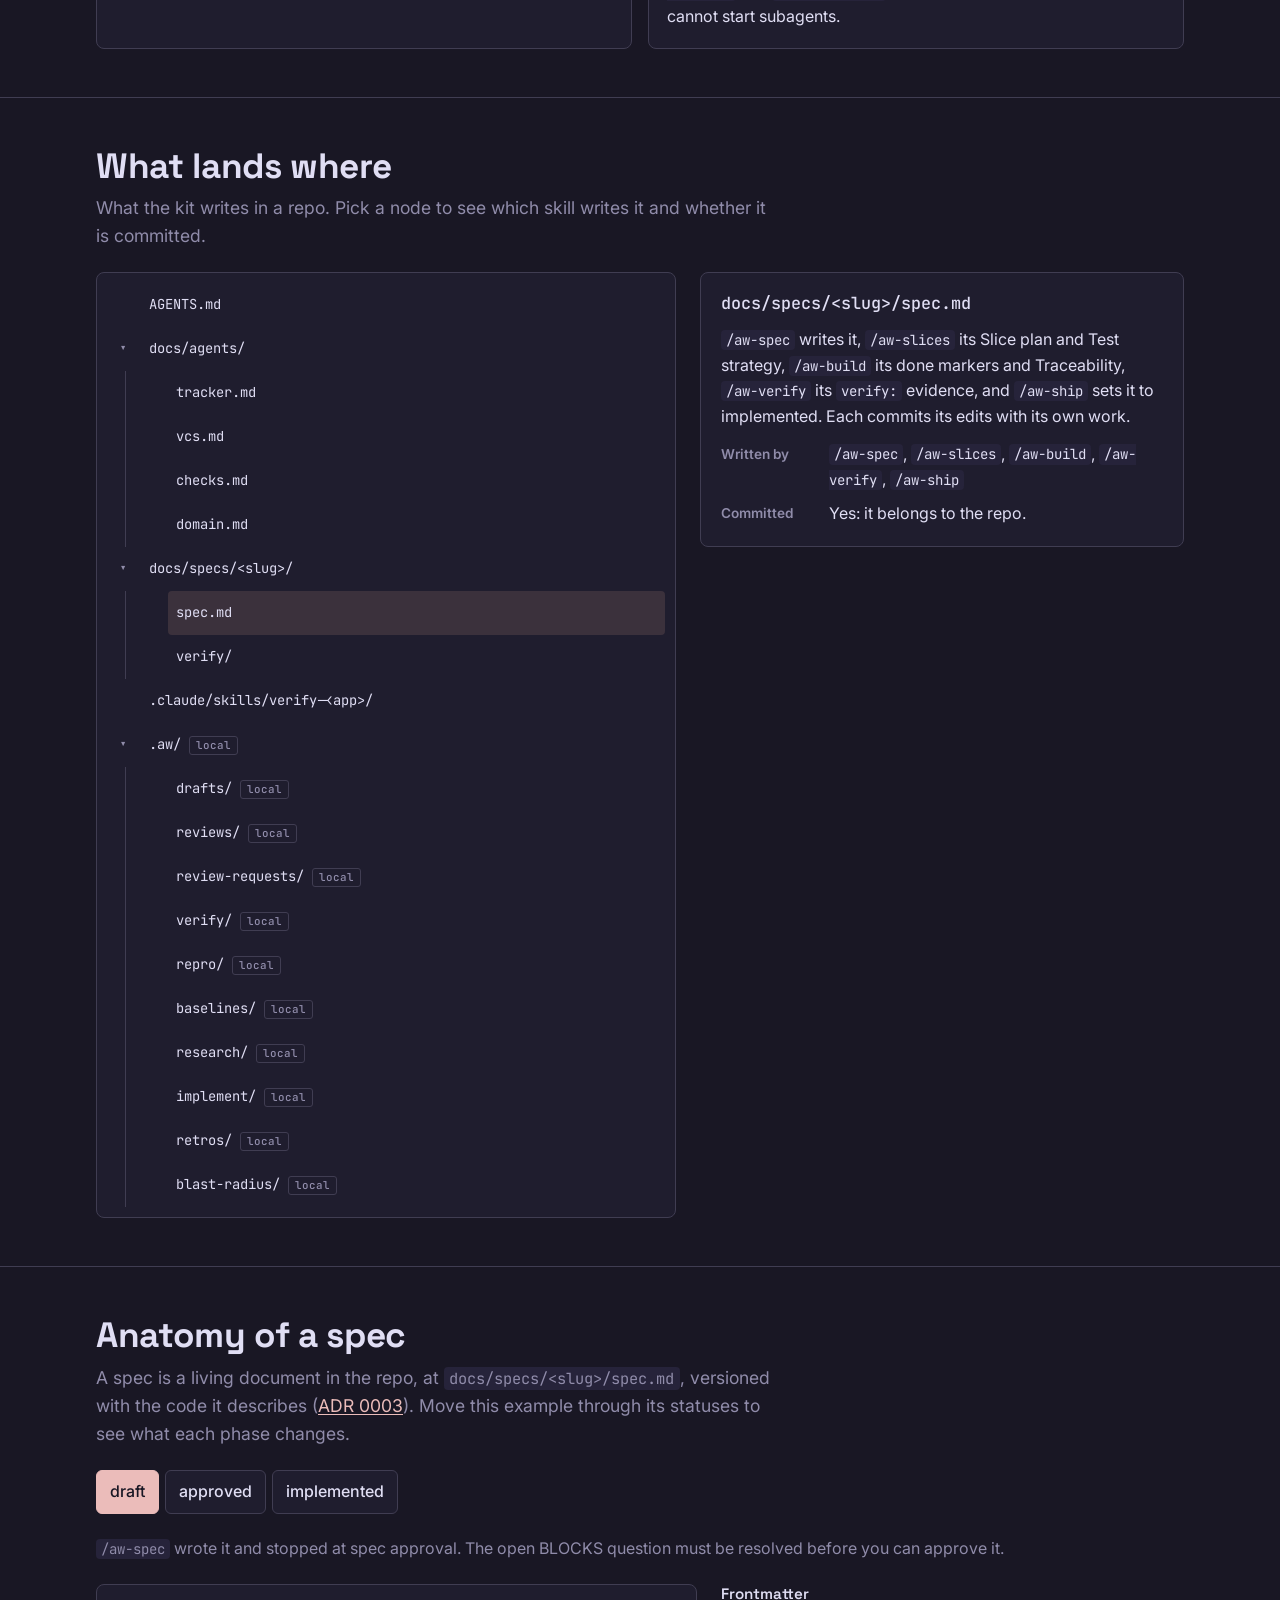
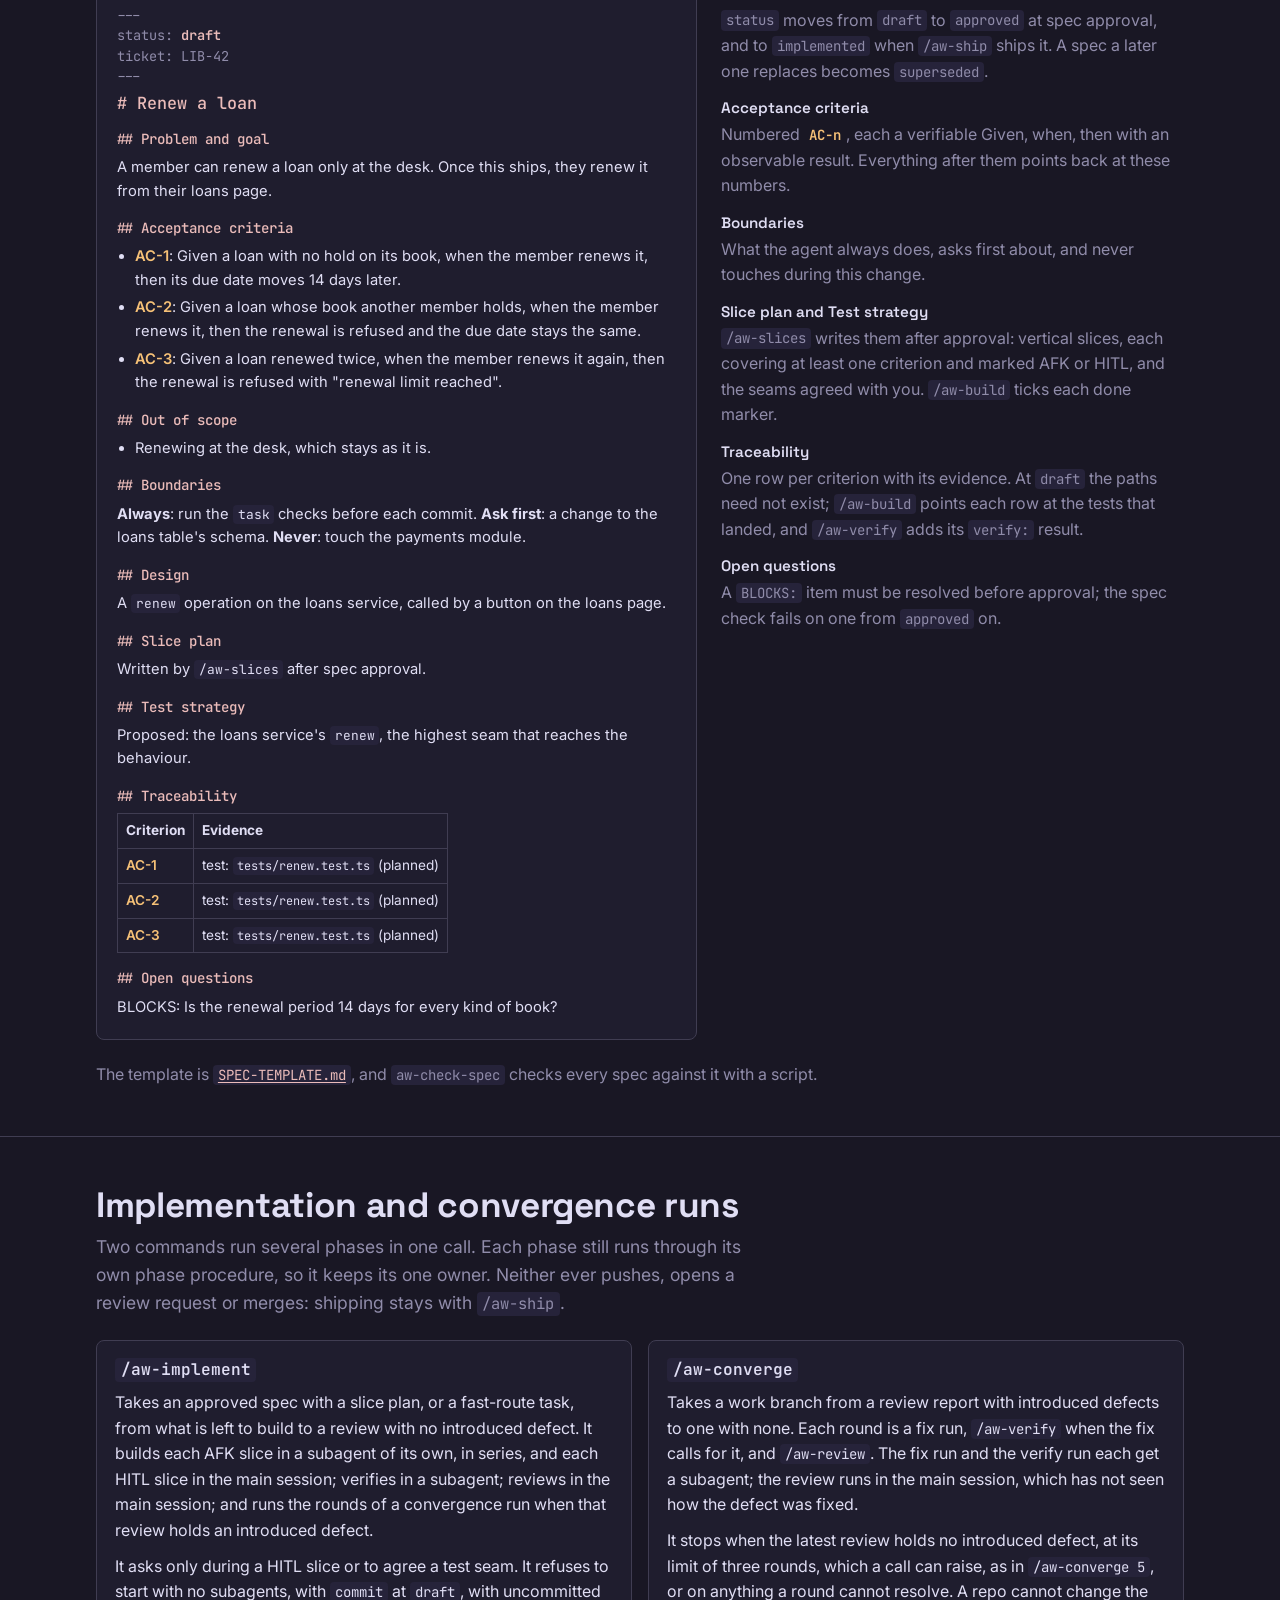
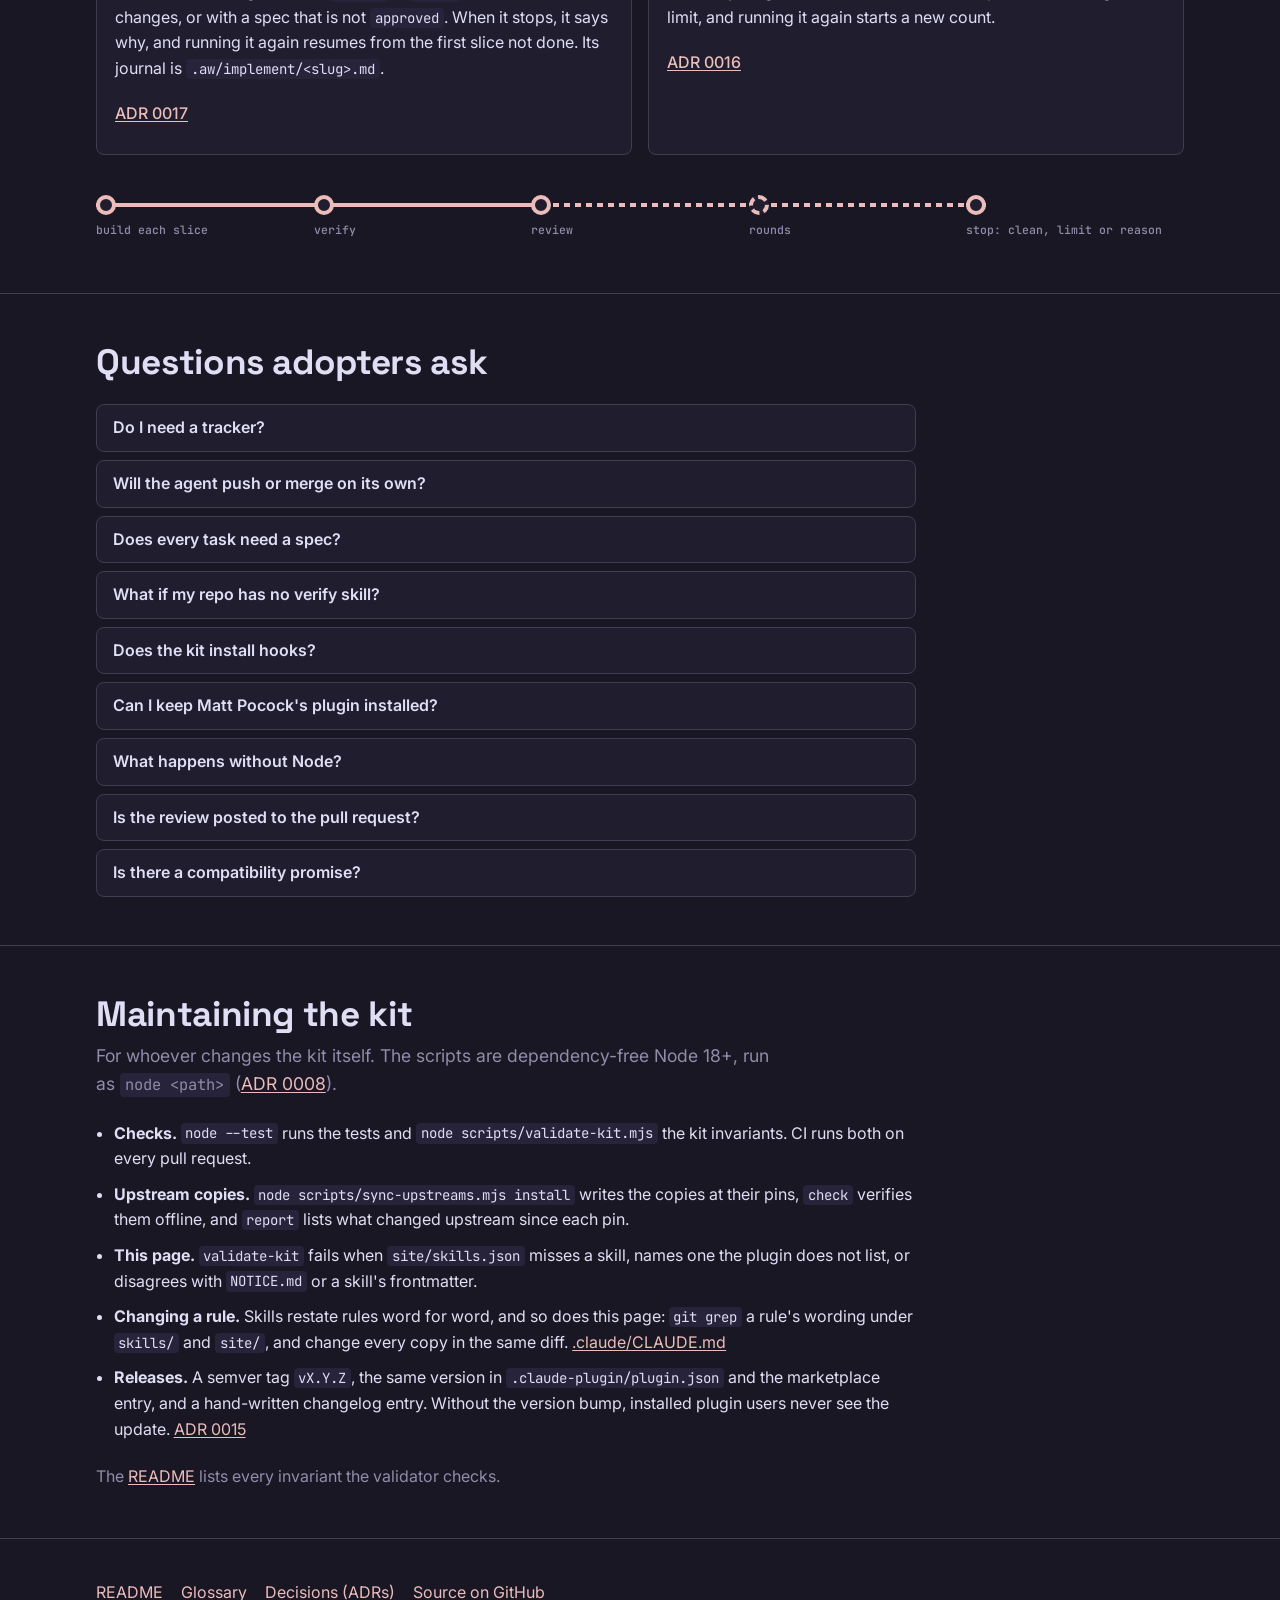
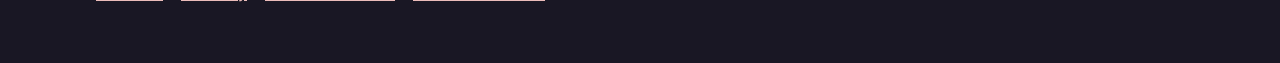
==== commit a6d78f8a: "feat(site): the docs site's content sections and interactive guide The 13 sections of #189: principl" ====
--- a/site/index.html
+++ b/site/index.html
@@ -4,14 +4,16 @@
   and no dependencies (ADR 0008). .github/workflows/pages.yml publishes this
   folder to GitHub Pages.
 
-  The page fetches skills.json, which a browser refuses to do for a file
-  opened from disk. To preview locally, serve site/ with any static server,
-  for example `python -m http.server --directory site`, and open the address
-  it prints.
+  The page fetches skills.json and loads site.js as a module, which a browser
+  refuses to do for a file opened from disk. To preview locally, serve site/
+  with any static server, for example `python -m http.server --directory site`,
+  and open the address it prints.
 
   README.md stays the reference: this page repeats only the install commands
   and links to the README, GLOSSARY.md and docs/adr/ for everything else.
-  `node scripts/validate-kit.mjs` keeps skills.json in step with the kit.
+  `node scripts/validate-kit.mjs` keeps skills.json in step with the kit, and
+  tests/site.test.mjs holds guide.mjs, the data behind the interactive parts,
+  to the skills' own text.
 -->
 <html lang="en" data-theme="dark">
 <head>
@@ -43,24 +45,69 @@
 <header class="hero" id="top">
   <div class="wrap">
     <h1>From a task to a merged change, with one human gate</h1>
-    <p class="lead">A kit of agent skills that writes a spec when the change deserves one, proves every acceptance criterion with evidence, and reviews the diff before anything ships. It works with or without a tracker, on any VCS host.</p>
+    <p class="lead">A kit of agent skills that takes a task to a merged change: a spec when the change deserves one, evidence for every acceptance criterion, and a review before anything ships, with or without a tracker, on any VCS host.</p>
     <div class="actions">
       <a class="btn primary" href="#install">Install the kit</a>
-      <a class="btn" href="#skills">Browse the skills</a>
+      <a class="btn" href="#routes">See the routes</a>
     </div>
     <ol class="miniline" aria-label="The standard route, with spec approval as its human gate">
-      <li>intake</li><li>spec</li><li class="gate">Spec approval</li><li>slices</li><li>build</li><li>verify</li><li>review</li><li>ship</li><li class="opt">retro</li>
+      <li>intake</li><li>spec</li><li class="gate">Spec approval</li><li>slices</li><li>build</li><li>verify</li><li>review</li><li>ship</li><li class="opt">retro <span class="sr">(optional)</span></li>
     </ol>
+    <nav aria-label="On this page">
+      <ul class="toc">
+        <li><a href="#principles">Principles</a></li>
+        <li><a href="#upstreams">Upstreams</a></li>
+        <li><a href="#skills">Skills</a></li>
+        <li><a href="#routes">Routes</a></li>
+        <li><a href="#which-route">Which route?</a></li>
+        <li><a href="#install">Install</a></li>
+        <li><a href="#configure">Configure</a></li>
+        <li><a href="#files">What lands where</a></li>
+        <li><a href="#spec">A spec</a></li>
+        <li><a href="#runs">Runs</a></li>
+        <li><a href="#faq">FAQ</a></li>
+        <li><a href="#maintaining">Maintaining</a></li>
+      </ul>
+    </nav>
   </div>
 </header>
 
 <main>
-<section id="routes" aria-labelledby="routes-h">
-  <div class="wrap">
-    <div class="sec-head">
-      <h2 id="routes-h">Three routes, one gate</h2>
-      <p class="lead">Coming soon: how <code>/aw-intake</code> sends each task down the fast, standard or epic route, phase by phase.</p>
-    </div>
+<section id="principles" aria-labelledby="principles-h">
+  <div class="wrap">
+    <div class="sec-head">
+      <h2 id="principles-h">The rules that shape the kit</h2>
+      <p class="lead">A handful of decisions explain most of how the skills behave. Each one is an ADR in the repo.</p>
+    </div>
+    <ul class="principles">
+      <li>
+        <h3>One fixed human gate</h3>
+        <p>Spec approval is the only point where the work waits for a person. It catches a misunderstanding before it costs code. Accepting the change is not a gate: <code>merge</code> is an operation at <code>draft</code> by default, so a person merges unless you raise it.</p>
+        <a href="https://github.com/samfaina/ai-workflow/blob/main/docs/adr/0013-routes-and-the-single-fixed-human-gate.md">ADR 0013</a>
+      </li>
+      <li>
+        <h3>One phase, one owner, one artifact</h3>
+        <p>Each phase is owned by exactly one kit skill and produces exactly one artifact. Where upstreams overlap, the kit merges them into that one owner. The slice plan lives in the spec, not in the tracker.</p>
+        <a href="https://github.com/samfaina/ai-workflow/blob/main/docs/adr/0010-one-owner-per-phase-and-slices-in-the-spec.md">ADR 0010</a>
+      </li>
+      <li>
+        <h3>Proof on the real app</h3>
+        <p><code>/aw-verify</code> proves each acceptance criterion by driving the running app through the repo's own verify skill. A review finding counts as a defect only when a run demonstrates it; anything else is a risk.</p>
+        <a href="https://github.com/samfaina/ai-workflow/blob/main/docs/adr/0011-verify-skill-lives-in-claude-skills.md">ADR 0011</a>
+      </li>
+      <li>
+        <h3>Local by default, writes by access level</h3>
+        <p>Skills speak canonical operations that per-repo adapters translate. Reading is always allowed; each write operation is at <code>write</code> or <code>draft</code>, and an unconfigured repo leaves push, review requests and merges as drafts.</p>
+        <a href="https://github.com/samfaina/ai-workflow/blob/main/docs/adr/0006-config-layer-adapters-and-canonical-operations.md">ADR 0006</a>
+        <a href="https://github.com/samfaina/ai-workflow/blob/main/docs/adr/0007-safe-defaults-when-unconfigured.md">ADR 0007</a>
+      </li>
+      <li>
+        <h3>Self-contained skills</h3>
+        <p><code>npx skills</code> installs one folder at a time, so each skill carries what it needs: its references, its scripts, its upstream license and the rules it follows, restated in its own text.</p>
+        <a href="https://github.com/samfaina/ai-workflow/blob/main/docs/adr/0002-one-flat-tree-two-install-routes.md">ADR 0002</a>
+        <a href="https://github.com/samfaina/ai-workflow/blob/main/docs/adr/0004-upstream-license-travels-with-each-copy.md">ADR 0004</a>
+      </li>
+    </ul>
   </div>
 </section>
 
@@ -68,8 +115,16 @@
   <div class="wrap">
     <div class="sec-head">
       <h2 id="upstreams-h">Where the skills come from</h2>
-      <p class="lead">Coming soon: the upstreams the kit copies and adapts from. Until then, <a href="https://github.com/samfaina/ai-workflow/blob/main/NOTICE.md"><code>NOTICE.md</code></a> lists them.</p>
-    </div>
+      <p class="lead">The kit draws on three upstreams and writes the rest itself. Every skill carries the <code>aw-</code> prefix, copies included, so it never collides with another kit's skills (<a href="https://github.com/samfaina/ai-workflow/blob/main/docs/adr/0001-aw-prefix-on-every-skill.md">ADR 0001</a>).</p>
+    </div>
+    <dl class="kinds">
+      <div><dt>Copy</dt><dd>An upstream skill shipped with its text unchanged except for the mechanical transform: the <code>aw-</code> rename, shared files moved into its folder, and references to a replaced skill pointed at the kit skill. Its upstream license sits in its folder as <code>LICENSE.upstream</code>.</dd></div>
+      <div><dt>Adaptation</dt><dd>A kit skill whose text derives from one or more upstream skills. <code>NOTICE.md</code> says what it keeps and what it changes.</dd></div>
+      <div><dt>Inspired</dt><dd>A kit skill that takes an idea from an upstream and none of its text.</dd></div>
+      <div><dt>Kit skill</dt><dd>Written from scratch for this kit, with no upstream text (<a href="https://github.com/samfaina/ai-workflow/blob/main/docs/adr/0014-kit-skills-written-from-scratch.md">ADR 0014</a>).</dd></div>
+    </dl>
+    <p class="muted">Copies are pinned to a commit in <a href="https://github.com/samfaina/ai-workflow/blob/main/upstreams.json"><code>upstreams.json</code></a>, with the hash of every copied file in <a href="https://github.com/samfaina/ai-workflow/blob/main/upstreams.lock.json"><code>upstreams.lock.json</code></a>, and <code>scripts/sync-upstreams.mjs check</code> fails on any edit beyond the transform. <a href="https://github.com/samfaina/ai-workflow/blob/main/NOTICE.md"><code>NOTICE.md</code></a> lists every copy and adaptation with its upstream, pin and kind.</p>
+    <div class="cards" id="upstream-cards" aria-live="polite"><p class="muted">Loading the skills…</p></div>
   </div>
 </section>
 
@@ -77,7 +132,7 @@
   <div class="wrap">
     <div class="sec-head">
       <h2 id="skills-h">What each skill does</h2>
-      <p class="lead">Every skill of the kit, grouped by the part it plays. Pick one to see what it needs, what refers to it, and what it leaves.</p>
+      <p class="lead">Every skill of the kit, grouped by the part it plays. Filter by origin or group, and pick one to see what it needs, what refers to it, and what it leaves.</p>
     </div>
     <div class="filters">
       <div class="ctrl">
@@ -96,12 +151,28 @@
   </div>
 </section>
 
-<section id="access" aria-labelledby="access-h">
-  <div class="wrap">
-    <div class="sec-head">
-      <h2 id="access-h">What the agent may do</h2>
-      <p class="lead">Coming soon: adapters, canonical operations and access levels. Until then, see the <a href="https://github.com/samfaina/ai-workflow/blob/main/README.md">README</a>.</p>
-    </div>
+<section id="routes" aria-labelledby="routes-h">
+  <div class="wrap">
+    <div class="sec-head">
+      <h2 id="routes-h">Three routes, one gate</h2>
+      <p class="lead"><code>/aw-intake</code> sends every task down the fast, standard or epic route, and picks the longer one when in doubt. Pick a station to see what the phase does, the skill that owns it, and the artifact it leaves.</p>
+    </div>
+    <div class="explorer">
+      <div class="routes" id="route-lines"></div>
+      <aside class="detail" id="station-detail" aria-live="polite" aria-label="Selected station"></aside>
+    </div>
+    <p class="muted">A dashed rail marks an optional station. The full table is in <a href="https://github.com/samfaina/ai-workflow/blob/main/docs/adr/0013-routes-and-the-single-fixed-human-gate.md">ADR 0013</a>.</p>
+  </div>
+</section>
+
+<section id="which-route" aria-labelledby="which-route-h">
+  <div class="wrap">
+    <div class="sec-head">
+      <h2 id="which-route-h">Which route?</h2>
+      <p class="lead">The questions <code>/aw-intake</code> asks to classify a task, in the order its rules apply them. This is a guide: <code>/aw-intake</code> makes the actual call, from the task and the code, and gives a reason for each.</p>
+    </div>
+    <div class="wizard" id="wizard"></div>
+    <p class="muted">The rules are steps 3 and 4 of <a href="https://github.com/samfaina/ai-workflow/blob/main/skills/aw-intake/SKILL.md"><code>aw-intake</code>'s SKILL.md</a>.</p>
   </div>
 </section>
 
@@ -109,22 +180,262 @@
   <div class="wrap">
     <div class="sec-head">
       <h2 id="install-h">Install the kit</h2>
-      <p class="lead">The <a href="https://github.com/samfaina/ai-workflow/blob/main/README.md#install">README</a> explains each route and what it writes to your repo.</p>
+      <p class="lead">The <a href="https://github.com/samfaina/ai-workflow/blob/main/README.md#install">README</a> explains each route, what it writes to your repo, and how to switch Matt Pocock's plugin off where the kit is on.</p>
     </div>
     <div class="install">
       <article>
         <h3>As a Claude Code plugin</h3>
         <p class="muted">Recommended. Install with project scope in each repo that uses the workflow.</p>
+        <div class="copyable">
 <pre class="block"><code>claude plugin marketplace add samfaina/ai-workflow
 claude plugin install ai-workflow@samfaina-labs --scope project</code></pre>
+          <button class="copy" type="button">Copy</button>
+        </div>
       </article>
       <article>
         <h3>With <code>npx skills</code></h3>
         <p class="muted">For harnesses without Claude Code's plugin system. Name a skill to install only that one.</p>
-<pre class="block"><code>npx skills add samfaina/ai-workflow
-npx skills add samfaina/ai-workflow --skill aw-&lt;name&gt;</code></pre>
-      </article>
-    </div>
+        <div class="copyable">
+<pre class="block"><code>npx skills add samfaina/ai-workflow</code></pre>
+          <button class="copy" type="button">Copy</button>
+        </div>
+        <div class="copyable">
+<pre class="block"><code>npx skills add samfaina/ai-workflow --skill aw-&lt;name&gt;</code></pre>
+          <button class="copy" type="button">Copy</button>
+        </div>
+      </article>
+    </div>
+  </div>
+</section>
+
+<section id="configure" aria-labelledby="configure-h">
+  <div class="wrap">
+    <div class="sec-head">
+      <h2 id="configure-h">Configure a repo</h2>
+      <p class="lead">Run <code>/aw-setup</code> once in each repo. It explores first, then interviews you one section at a time, leading each with the answer it recommends, and writes nothing until you confirm the whole set. Re-run it to change anything; it updates in place.</p>
+    </div>
+    <div class="two">
+      <article class="panel">
+        <h3>What it asks</h3>
+        <ol class="steps">
+          <li><strong>Tracker</strong>: none, local markdown, GitHub, GitLab or another, and its access level.</li>
+          <li><strong>VCS</strong>: the base branch, protected branches, branch naming, commit convention, review host, merge method and access levels.</li>
+          <li><strong>Checks</strong>: a command for each check level, <code>fast</code>, <code>task</code> and <code>full</code>, proposed from the manifests and CI config.</li>
+          <li><strong>Domain docs</strong>: single-context or multi-context, and where the glossary and ADRs live.</li>
+        </ol>
+      </article>
+      <article class="panel">
+        <h3>What it writes</h3>
+        <ul class="plain">
+          <li><code>docs/agents/tracker.md</code>, <code>vcs.md</code> and <code>checks.md</code>, the adapters, and <code>domain.md</code>.</li>
+          <li>An <code>## Agent skills</code> block pointing at all four, in <code>AGENTS.md</code>, or in <code>CLAUDE.md</code> when only that exists.</li>
+          <li><code>.aw/</code> in <code>.gitignore</code>, and on your yes, <code>permissions.deny</code> entries against force-push and <code>--no-verify</code>, and turning Matt Pocock's plugin off in the repo. It warns when Node 18 or later is missing.</li>
+        </ul>
+      </article>
+    </div>
+
+    <h3>Three adapters</h3>
+    <div class="adapters">
+      <article class="panel">
+        <h4><code>tracker.md</code></h4>
+        <p>Where tickets live. Reads: <code>fetch-ticket</code>, <code>query-tickets</code>. Writes: <code>publish-ticket</code>, <code>comment-ticket</code>, <code>set-status</code>, <code>link-tickets</code>.</p>
+      </article>
+      <article class="panel">
+        <h4><code>vcs.md</code></h4>
+        <p>Branches, commits and the review host. Read: <code>diff-base</code>. Writes: <code>start-branch</code>, <code>commit</code>, <code>push</code>, <code>open-review</code>, <code>merge</code>.</p>
+      </article>
+      <article class="panel">
+        <h4><code>checks.md</code></h4>
+        <p>The command for each check level: <code>run-check fast</code>, <code>task</code> or <code>full</code>. A level with no command is reported as not run, never as passed.</p>
+      </article>
+    </div>
+
+    <h3 id="sim-h">Access levels: try them</h3>
+    <p class="muted">Each write operation is at <code>write</code>, where the agent performs it, or at <code>draft</code>, where it writes the exact command or text to <code>.aw/drafts/</code>, tells you the path and goes on. The VCS operations below start at the unconfigured defaults. The commands are those of the GitHub VCS template.</p>
+    <div class="sim" id="access-sim" role="group" aria-labelledby="sim-h"></div>
+
+    <div class="two">
+      <article class="panel">
+        <h3 id="never-allowed">Never allowed</h3>
+        <p>Whatever the access levels say, the agent never force-pushes (<code>--force</code>, <code>--force-with-lease</code>, a <code>+</code> refspec), never deletes a branch, local or remote, never pushes directly to a protected branch, and never passes <code>--no-verify</code>. These are not configurable.</p>
+        <p class="muted">From <a href="https://github.com/samfaina/ai-workflow/blob/main/docs/configuration.md#never-allowed"><code>docs/configuration.md</code></a>, which also has the defaults for a repo with no configuration.</p>
+      </article>
+      <article class="panel">
+        <h3>Under another harness</h3>
+        <p>Claude Code is the reference harness. Codex, OpenCode, Cursor and the like get the skills through the <code>SKILL.md</code> standard, and <code>npx skills</code> installs them where Claude Code's plugin system is missing. Install <code>aw-build</code>, <code>aw-verify</code> and <code>aw-review</code> with their phase procedures, and <code>aw-converge</code> and <code>aw-implement</code> with all four. The verify skill lives in <code>.claude/skills/</code> whatever the harness. <code>permissions.deny</code> is Claude Code's alone, and <code>/aw-converge</code> and <code>/aw-implement</code> refuse to start where the harness cannot start subagents.</p>
+      </article>
+    </div>
+  </div>
+</section>
+
+<section id="files" aria-labelledby="files-h">
+  <div class="wrap">
+    <div class="sec-head">
+      <h2 id="files-h">What lands where</h2>
+      <p class="lead">What the kit writes in a repo. Pick a node to see which skill writes it and whether it is committed.</p>
+    </div>
+    <div class="explorer">
+      <ul class="tree files" id="file-tree" aria-label="Files the kit writes"></ul>
+      <aside class="detail" id="file-detail" aria-live="polite" aria-label="Selected file"></aside>
+    </div>
+  </div>
+</section>
+
+<section id="spec" aria-labelledby="spec-h">
+  <div class="wrap">
+    <div class="sec-head">
+      <h2 id="spec-h">Anatomy of a spec</h2>
+      <p class="lead">A spec is a living document in the repo, at <code>docs/specs/&lt;slug&gt;/spec.md</code>, versioned with the code it describes (<a href="https://github.com/samfaina/ai-workflow/blob/main/docs/adr/0003-spec-always-lives-in-the-repo.md">ADR 0003</a>). Move this example through its statuses to see what each phase changes.</p>
+    </div>
+    <div class="seg" id="spec-status" role="group" aria-label="Spec status">
+      <button type="button" data-status="draft" aria-pressed="true">draft</button>
+      <button type="button" data-status="approved" aria-pressed="false">approved</button>
+      <button type="button" data-status="implemented" aria-pressed="false">implemented</button>
+    </div>
+    <p class="muted" id="spec-status-note" aria-live="polite"></p>
+    <div class="anatomy">
+      <div class="spec-doc" id="spec-doc">
+        <div class="fm">---<br>status: <span class="status" id="spec-status-value">draft</span><br>ticket: LIB-42<br>---</div>
+        <h3># Renew a loan</h3>
+        <h4>## Problem and goal</h4>
+        <p>A member can renew a loan only at the desk. Once this ships, they renew it from their loans page.</p>
+        <h4>## Acceptance criteria</h4>
+        <ul>
+          <li><mark>AC-1</mark>: Given a loan with no hold on its book, when the member renews it, then its due date moves 14 days later.</li>
+          <li><mark>AC-2</mark>: Given a loan whose book another member holds, when the member renews it, then the renewal is refused and the due date stays the same.</li>
+          <li><mark>AC-3</mark>: Given a loan renewed twice, when the member renews it again, then the renewal is refused with "renewal limit reached".</li>
+        </ul>
+        <h4>## Out of scope</h4>
+        <ul><li>Renewing at the desk, which stays as it is.</li></ul>
+        <h4>## Boundaries</h4>
+        <p><strong>Always</strong>: run the <code>task</code> checks before each commit. <strong>Ask first</strong>: a change to the loans table's schema. <strong>Never</strong>: touch the payments module.</p>
+        <h4>## Design</h4>
+        <p>A <code>renew</code> operation on the loans service, called by a button on the loans page.</p>
+        <h4>## Slice plan</h4>
+        <p data-only="draft">Written by <code>/aw-slices</code> after spec approval.</p>
+        <ol data-only="approved" hidden>
+          <li>[ ] Renew a loan with no hold (<mark>AC-1</mark>). AFK.</li>
+          <li>[ ] Refuse a held or twice-renewed loan (<mark>AC-2</mark>, <mark>AC-3</mark>). AFK.</li>
+        </ol>
+        <ol data-only="implemented" hidden>
+          <li>[x] Renew a loan with no hold (<mark>AC-1</mark>). AFK.</li>
+          <li>[x] Refuse a held or twice-renewed loan (<mark>AC-2</mark>, <mark>AC-3</mark>). AFK.</li>
+        </ol>
+        <h4>## Test strategy</h4>
+        <p data-only="draft">Proposed: the loans service's <code>renew</code>, the highest seam that reaches the behaviour.</p>
+        <p data-only="approved implemented" hidden>Agreed: the loans service's <code>renew</code>, which catches the renewal rules and misses the button on the loans page.</p>
+        <h4>## Traceability</h4>
+        <table>
+          <thead><tr><th>Criterion</th><th>Evidence</th></tr></thead>
+          <tbody>
+            <tr><td><mark>AC-1</mark></td><td><span data-only="draft approved">test: <code>tests/renew.test.ts</code> (planned)</span><span data-only="implemented" hidden>test: <code>tests/renew.test.ts</code>; verify: <code>docs/specs/renew-loan/verify/ac-1.md</code> (passed)</span></td></tr>
+            <tr><td><mark>AC-2</mark></td><td><span data-only="draft approved">test: <code>tests/renew.test.ts</code> (planned)</span><span data-only="implemented" hidden>test: <code>tests/renew.test.ts</code>; verify: <code>docs/specs/renew-loan/verify/ac-2.md</code> (passed)</span></td></tr>
+            <tr><td><mark>AC-3</mark></td><td><span data-only="draft approved">test: <code>tests/renew.test.ts</code> (planned)</span><span data-only="implemented" hidden>test: <code>tests/renew.test.ts</code>; verify: <code>docs/specs/renew-loan/verify/ac-3.md</code> (passed)</span></td></tr>
+          </tbody>
+        </table>
+        <h4>## Open questions</h4>
+        <p data-only="draft">BLOCKS: Is the renewal period 14 days for every kind of book?</p>
+        <p data-only="approved implemented" hidden>RESOLVED: 14 days for every kind of book.</p>
+      </div>
+      <dl class="notes">
+        <div><dt>Frontmatter</dt><dd><code>status</code> moves from <code>draft</code> to <code>approved</code> at spec approval, and to <code>implemented</code> when <code>/aw-ship</code> ships it. A spec a later one replaces becomes <code>superseded</code>.</dd></div>
+        <div><dt>Acceptance criteria</dt><dd>Numbered <code class="hl">AC-n</code>, each a verifiable Given, when, then with an observable result. Everything after them points back at these numbers.</dd></div>
+        <div><dt>Boundaries</dt><dd>What the agent always does, asks first about, and never touches during this change.</dd></div>
+        <div><dt>Slice plan and Test strategy</dt><dd><code>/aw-slices</code> writes them after approval: vertical slices, each covering at least one criterion and marked AFK or HITL, and the seams agreed with you. <code>/aw-build</code> ticks each done marker.</dd></div>
+        <div><dt>Traceability</dt><dd>One row per criterion with its evidence. At <code>draft</code> the paths need not exist; <code>/aw-build</code> points each row at the tests that landed, and <code>/aw-verify</code> adds its <code>verify:</code> result.</dd></div>
+        <div><dt>Open questions</dt><dd>A <code>BLOCKS:</code> item must be resolved before approval; the spec check fails on one from <code>approved</code> on.</dd></div>
+      </dl>
+    </div>
+    <p class="muted">The template is <a href="https://github.com/samfaina/ai-workflow/blob/main/skills/aw-check-spec/SPEC-TEMPLATE.md"><code>SPEC-TEMPLATE.md</code></a>, and <code>aw-check-spec</code> checks every spec against it with a script.</p>
+  </div>
+</section>
+
+<section id="runs" aria-labelledby="runs-h">
+  <div class="wrap">
+    <div class="sec-head">
+      <h2 id="runs-h">Implementation and convergence runs</h2>
+      <p class="lead">Two commands run several phases in one call. Each phase still runs through its own phase procedure, so it keeps its one owner. Neither ever pushes, opens a review request or merges: shipping stays with <code>/aw-ship</code>.</p>
+    </div>
+    <div class="two">
+      <article class="panel">
+        <h3><code>/aw-implement</code></h3>
+        <p>Takes an approved spec with a slice plan, or a fast-route task, from what is left to build to a review with no introduced defect. It builds each AFK slice in a subagent of its own, in series, and each HITL slice in the main session; verifies in a subagent; reviews in the main session; and runs the rounds of a convergence run when that review holds an introduced defect.</p>
+        <p>It asks only during a HITL slice or to agree a test seam. It refuses to start with no subagents, with <code>commit</code> at <code>draft</code>, with uncommitted changes, or with a spec that is not <code>approved</code>. When it stops, it says why, and running it again resumes from the first slice not done. Its journal is <code>.aw/implement/&lt;slug&gt;.md</code>.</p>
+        <a href="https://github.com/samfaina/ai-workflow/blob/main/docs/adr/0017-aw-implement-takes-one-spec-to-a-clean-review.md">ADR 0017</a>
+      </article>
+      <article class="panel">
+        <h3><code>/aw-converge</code></h3>
+        <p>Takes a work branch from a review report with introduced defects to one with none. Each round is a fix run, <code>/aw-verify</code> when the fix calls for it, and <code>/aw-review</code>. The fix run and the verify run each get a subagent; the review runs in the main session, which has not seen how the defect was fixed.</p>
+        <p>It stops when the latest review holds no introduced defect, at its limit of three rounds, which a call can raise, as in <code>/aw-converge 5</code>, or on anything a round cannot resolve. A repo cannot change the limit, and running it again starts a new count.</p>
+        <a href="https://github.com/samfaina/ai-workflow/blob/main/docs/adr/0016-aw-converge-runs-phases-through-phase-procedures.md">ADR 0016</a>
+      </article>
+    </div>
+    <ol class="miniline runs-line" aria-label="An implementation run, from build to a clean review">
+      <li>build each slice</li><li>verify</li><li>review</li><li class="opt">rounds <span class="sr">(only with introduced defects)</span></li><li class="stop">stop: clean, limit or reason</li>
+    </ol>
+  </div>
+</section>
+
+<section id="faq" aria-labelledby="faq-h">
+  <div class="wrap">
+    <div class="sec-head">
+      <h2 id="faq-h">Questions adopters ask</h2>
+    </div>
+    <div class="faq">
+      <details>
+        <summary>Do I need a tracker?</summary>
+        <p>No. With no tracker the task arrives as free text and every tracker write leaves a draft. Only <code>/aw-wayfinder</code> needs one, and it offers to create a local-markdown tracker. <a href="https://github.com/samfaina/ai-workflow/blob/main/docs/configuration.md#defaults-when-unconfigured">Defaults when unconfigured</a></p>
+      </details>
+      <details>
+        <summary>Will the agent push or merge on its own?</summary>
+        <p>Not unless you raise those operations to <code>write</code>. Even then, it merges only when the review found no proven defect and the <code>full</code> check level passed, and for a change with a spec, once the spec is <code>implemented</code>. <a href="https://github.com/samfaina/ai-workflow/blob/main/docs/adr/0013-routes-and-the-single-fixed-human-gate.md">ADR 0013</a></p>
+      </details>
+      <details>
+        <summary>Does every task need a spec?</summary>
+        <p>No. The fast route has no spec and no gate: <code>/aw-intake</code> states 1 to 3 done-when criteria instead. A task that changes a contract, stored data or security, or contradicts a spec, takes the standard route. <a href="https://github.com/samfaina/ai-workflow/blob/main/skills/aw-intake/SKILL.md">aw-intake</a></p>
+      </details>
+      <details>
+        <summary>What if my repo has no verify skill?</summary>
+        <p>Then every acceptance criterion needs <code>test:</code> or <code>manual:</code> evidence. <code>/aw-create-verify</code> writes one for the repo's app. <a href="https://github.com/samfaina/ai-workflow/blob/main/docs/adr/0011-verify-skill-lives-in-claude-skills.md">ADR 0011</a></p>
+      </details>
+      <details>
+        <summary>Does the kit install hooks?</summary>
+        <p>No, neither agent hooks nor git hooks. <code>/aw-setup</code> only offers <code>permissions.deny</code> entries, and a mechanical control is added only when <code>/aw-retro</code> finds an error class that happened twice. <a href="https://github.com/samfaina/ai-workflow/blob/main/docs/adr/0009-no-guardrails-module-in-v1.md">ADR 0009</a></p>
+      </details>
+      <details>
+        <summary>Can I keep Matt Pocock's plugin installed?</summary>
+        <p>Yes: keep it at user scope and turn it off in the repos that use the kit, so the two never offer competing skills for the same phase. <a href="https://github.com/samfaina/ai-workflow/blob/main/README.md#switching-plugins-on-or-off-per-repo">README</a></p>
+      </details>
+      <details>
+        <summary>What happens without Node?</summary>
+        <p><code>aw-check-spec</code> walks the same checklist by reading and marks the result as not script-verified, never as passed. <code>/aw-setup</code> warns up front. <a href="https://github.com/samfaina/ai-workflow/blob/main/docs/adr/0012-spec-check-is-a-separate-model-invoked-skill.md">ADR 0012</a></p>
+      </details>
+      <details>
+        <summary>Is the review posted to the pull request?</summary>
+        <p>No. The review report stays local, under <code>.aw/</code>, and is never posted to the review host. <a href="https://github.com/samfaina/ai-workflow/blob/main/GLOSSARY.md">Glossary: review report</a></p>
+      </details>
+      <details>
+        <summary>Is there a compatibility promise?</summary>
+        <p>No, not before 1.0. The kit is built for its author's own use and published as is; anyone can use it or fork it. <a href="https://github.com/samfaina/ai-workflow/blob/main/docs/adr/0005-personal-kit-published-as-is.md">ADR 0005</a></p>
+      </details>
+    </div>
+  </div>
+</section>
+
+<section id="maintaining" aria-labelledby="maintaining-h">
+  <div class="wrap">
+    <div class="sec-head">
+      <h2 id="maintaining-h">Maintaining the kit</h2>
+      <p class="lead">For whoever changes the kit itself. The scripts are dependency-free Node 18+, run as <code>node &lt;path&gt;</code> (<a href="https://github.com/samfaina/ai-workflow/blob/main/docs/adr/0008-scripts-are-dependency-free-node.md">ADR 0008</a>).</p>
+    </div>
+    <ul class="plain maint">
+      <li><strong>Checks.</strong> <code>node --test</code> runs the tests and <code>node scripts/validate-kit.mjs</code> the kit invariants. CI runs both on every pull request.</li>
+      <li><strong>Upstream copies.</strong> <code>node scripts/sync-upstreams.mjs install</code> writes the copies at their pins, <code>check</code> verifies them offline, and <code>report</code> lists what changed upstream since each pin.</li>
+      <li><strong>This page.</strong> <code>validate-kit</code> fails when <code>site/skills.json</code> misses a skill, names one the plugin does not list, or disagrees with <code>NOTICE.md</code> or a skill's frontmatter.</li>
+      <li><strong>Changing a rule.</strong> Skills restate rules word for word, and so does this page: <code>git grep</code> a rule's wording under <code>skills/</code> and <code>site/</code>, and change every copy in the same diff. <a href="https://github.com/samfaina/ai-workflow/blob/main/.claude/CLAUDE.md">.claude/CLAUDE.md</a></li>
+      <li><strong>Releases.</strong> A semver tag <code>vX.Y.Z</code>, the same version in <code>.claude-plugin/plugin.json</code> and the marketplace entry, and a hand-written changelog entry. Without the version bump, installed plugin users never see the update. <a href="https://github.com/samfaina/ai-workflow/blob/main/docs/adr/0015-pinned-upstreams-and-release.md">ADR 0015</a></li>
+    </ul>
+    <p class="muted">The <a href="https://github.com/samfaina/ai-workflow/blob/main/README.md#maintaining-the-kit">README</a> lists every invariant the validator checks.</p>
   </div>
 </section>
 </main>
@@ -140,6 +451,6 @@
   </div>
 </footer>
 
-<script src="site.js"></script>
+<script type="module" src="site.js"></script>
 </body>
 </html>
--- a/site/site.css
+++ b/site/site.css
@@ -130,6 +130,138 @@
 .kv dd small { display: block; color: var(--soft); font-size: .82rem; margin-top: 2px; }
 .kv code { overflow-wrap: anywhere; }
 
+/* --- Shared pieces of the guide ------------------------------------------------ */
+
+h4 { font: 600 .95rem/1.3 var(--display); margin: 0; }
+.sr { position: absolute; width: 1px; height: 1px; padding: 0; margin: -1px; overflow: hidden; clip: rect(0 0 0 0); white-space: nowrap; border: 0; }
+.panel { background: var(--panel); border: 1px solid var(--rule); border-radius: 8px; padding: 18px; display: grid; gap: 10px; align-content: start; min-width: 0; }
+.two { display: grid; grid-template-columns: repeat(auto-fit, minmax(min(100%, 340px), 1fr)); gap: 16px; }
+.plain { margin: 0; padding-left: 1.1em; display: grid; gap: 6px; }
+.steps { margin: 0; padding-left: 1.3em; display: grid; gap: 6px; }
+.eyebrow { font: 500 .78rem/1.2 var(--mono); color: var(--soft); text-transform: uppercase; letter-spacing: .04em; }
+.tags { display: flex; flex-wrap: wrap; gap: 6px; }
+.tag { font: 500 .72rem/1.2 var(--mono); padding: 3px 7px; border-radius: 3px; background: var(--line-soft); color: var(--line); }
+.tag.gate { background: var(--gate-soft); color: var(--gate); }
+mark, code.hl { background: none; color: var(--hl); font-weight: 600; }
+.detail h4 { margin-top: 4px; }
+
+/* The page's table of contents, under the hero. */
+.toc { list-style: none; margin: 0; padding: 0; display: flex; flex-wrap: wrap; gap: 0 16px; }
+.toc a { display: inline-flex; align-items: center; min-height: 44px; }
+
+/* Principles. */
+.principles { list-style: none; margin: 0; padding: 0; display: grid; grid-template-columns: repeat(auto-fit, minmax(min(100%, 300px), 1fr)); gap: 16px; }
+.principles li { background: var(--panel); border: 1px solid var(--rule); border-left: 4px solid var(--line-mark); border-radius: 8px; padding: 18px; display: flex; flex-direction: column; gap: 10px; min-width: 0; }
+.principles li:first-child { border-left-color: var(--gate-mark); }
+.principles a { display: inline-flex; align-items: center; min-height: 44px; margin-right: 12px; font-weight: 500; }
+.principles p { flex: 1; }
+
+/* Upstreams. */
+.kinds { display: grid; grid-template-columns: repeat(auto-fit, minmax(min(100%, 240px), 1fr)); gap: 12px 20px; margin: 0; }
+.kinds dt { font: 600 1rem/1.3 var(--display); }
+.kinds dd { margin: 4px 0 0; color: var(--soft); }
+.cards { display: grid; grid-template-columns: repeat(auto-fit, minmax(min(100%, 250px), 1fr)); gap: 16px; align-items: start; }
+.card { background: var(--panel); border: 1px solid var(--rule); border-radius: 8px; padding: 18px; display: grid; gap: 10px; min-width: 0; }
+.card h3 { display: flex; flex-wrap: wrap; align-items: center; gap: 8px; }
+.card .count { font: 400 .8rem/1.2 var(--mono); color: var(--soft); }
+.card > a { display: inline-flex; align-items: center; min-height: 44px; font: 500 .85rem/1.2 var(--mono); overflow-wrap: anywhere; }
+.dot { width: 12px; height: 12px; border-radius: 50%; flex: none; background: var(--line-mark); }
+.dot.pocock { background: var(--pocock); } .dot.addy { background: var(--addy); } .dot.pstack { background: var(--pstack); }
+.names { list-style: none; margin: 0; padding: 0; display: flex; flex-wrap: wrap; gap: 6px; }
+.names code { display: inline-block; font-size: .8rem; }
+
+/* Routes: each route is a line of stations. The line scrolls inside its own
+   box, never the page, with room around it for the gate's 10px pulse. */
+.routes { display: grid; gap: 26px; min-width: 0; }
+.route { display: grid; gap: 6px; min-width: 0; --rail: var(--line-mark); --sel: var(--line-soft); }
+.route.fast { --rail: var(--fast-mark); --sel: var(--fast-soft); }
+.line { list-style: none; margin: 0 0 0 -12px; padding: 12px 12px 8px; display: flex; overflow-x: auto; }
+.line li { flex: 1 0 92px; min-width: 92px; display: flex; }
+.line button { position: relative; flex: 1; min-height: 72px; padding: 34px 8px 8px 0; border: 0; border-radius: 4px; background: none; text-align: left; font: 500 .74rem/1.25 var(--mono); color: var(--soft); }
+.line button::before { content: ""; position: absolute; top: 12px; left: 0; right: 0; height: 4px; background: var(--rail); }
+.line li:last-child button::before { right: calc(100% - 20px); }
+.line button::after { content: ""; box-sizing: border-box; position: absolute; top: 4px; left: 0; width: 20px; height: 20px; border-radius: 50%; background: var(--panel); border: 4px solid var(--rail); }
+.line button:hover { color: var(--ink); }
+.line button[aria-current="true"] { color: var(--ink); font-weight: 600; background: var(--sel); }
+.line button[aria-current="true"]::after { background: var(--rail); }
+.line .gate button { color: var(--gate); font-weight: 600; }
+.line .gate button::after { background: var(--gate-mark); border-color: var(--gate-mark); animation: gatepulse 2.2s ease-out infinite; }
+.line .gate button[aria-current="true"] { background: var(--gate-soft); }
+/* An optional station: dashed rail into it and out of it, and a dashed circle. */
+.line li.opt button::before,
+.line li:has(+ li.opt) button::before { background: repeating-linear-gradient(90deg, var(--rail) 0 6px, transparent 6px 11px); }
+.line li.opt button::after { border-style: dashed; }
+.line li.opt button[aria-current="true"]::after { background: var(--panel); }
+.miniline li:has(+ li.opt)::before { background: repeating-linear-gradient(90deg, var(--line-mark) 0 6px, transparent 6px 11px); }
+
+/* Which route? */
+.wizard { background: var(--panel); border: 1px solid var(--rule); border-radius: 8px; padding: 20px; display: grid; gap: 14px; max-width: 760px; min-width: 0; }
+.wizard h3:focus { outline: none; }
+.wizard h3:focus-visible { outline: 3px solid var(--line); }
+.given { margin: 0; padding-left: 1.3em; display: grid; gap: 4px; font-size: .92rem; }
+.given .q { color: var(--soft); }
+.answers button { display: inline-flex; flex-direction: column; align-items: flex-start; justify-content: center; text-align: left; }
+.answers button small { color: var(--soft); font-size: .78rem; font-weight: 400; }
+.result.fast { color: var(--fast); } .result.standard { color: var(--line); } .result.epic { color: var(--line); }
+.actions button { min-height: 44px; padding: 8px 16px; border: 1.5px solid var(--rule); border-radius: 6px; background: var(--bg); font-weight: 500; }
+.actions button:hover:not(:disabled) { border-color: var(--line); }
+.actions button:disabled { cursor: default; color: var(--soft); }
+
+/* Install: a copy button on each command block. */
+.copyable { position: relative; min-width: 0; }
+.copyable pre { padding-right: 84px; }
+.copy { position: absolute; top: 6px; right: 6px; min-height: 44px; min-width: 64px; padding: 6px 10px; border: 1.5px solid var(--rule); border-radius: 6px; background: var(--panel); font: 500 .8rem/1.2 var(--body); }
+.copy:hover { border-color: var(--line); }
+
+/* Configure a repo. */
+.adapters { display: grid; grid-template-columns: repeat(auto-fit, minmax(min(100%, 260px), 1fr)); gap: 16px; }
+.sim { display: grid; gap: 10px; }
+.op { background: var(--panel); border: 1px solid var(--rule); border-left: 4px solid var(--rule); border-radius: 8px; padding: 14px 16px; display: grid; grid-template-columns: minmax(0, 260px) minmax(0, 1fr); gap: 10px 20px; align-items: start; }
+.op.is-run { border-left-color: var(--fast-mark); }
+.op.is-draft { border-left-color: var(--line-mark); border-left-style: dashed; }
+.op-head { display: grid; gap: 8px; }
+.op-name { font-size: 1rem; justify-self: start; }
+.op-result { display: grid; gap: 8px; min-width: 0; }
+.fixed { font: 500 .85rem/1.3 var(--mono); color: var(--soft); display: inline-flex; align-items: center; min-height: 44px; }
+.draft { display: grid; gap: 6px; padding: 10px; border: 1px dashed var(--rule); border-radius: 6px; background: var(--bg); min-width: 0; }
+.draft pre.block { padding: 10px; }
+
+/* What lands where: a tree of folders and files. */
+.files ul { list-style: none; margin: 0 0 0 18px; padding: 0 0 0 8px; border-left: 1px solid var(--rule); }
+.files .row { display: flex; align-items: stretch; gap: 2px; }
+.files .row > button:last-child { flex: 1; min-width: 0; overflow-wrap: anywhere; }
+.files .disclose, .files .spacer { flex: none; width: 32px; min-height: 44px; display: inline-flex; align-items: center; justify-content: center; padding: 0; }
+.files .disclose { color: var(--soft); }
+
+/* Anatomy of a spec. */
+.anatomy { display: grid; grid-template-columns: minmax(0, 1.3fr) minmax(0, 1fr); gap: 24px; align-items: start; }
+.spec-doc { background: var(--panel); border: 1px solid var(--rule); border-radius: 8px; padding: 20px; display: grid; gap: 8px; font-size: .92rem; min-width: 0; }
+.spec-doc .fm { font: 400 .85rem/1.5 var(--mono); color: var(--soft); }
+.spec-doc .status { color: var(--line); font-weight: 600; }
+.spec-doc h3, .spec-doc h4 { font-family: var(--mono); font-weight: 500; color: var(--line); }
+.spec-doc h3 { font-size: 1.05rem; }
+.spec-doc h4 { font-size: .88rem; margin-top: 8px; }
+.spec-doc ul, .spec-doc ol { margin: 0; padding-left: 1.2em; display: grid; gap: 4px; }
+.spec-doc table { border-collapse: collapse; width: 100%; font-size: .85rem; display: block; overflow-x: auto; }
+.spec-doc th, .spec-doc td { border: 1px solid var(--rule); padding: 6px 8px; text-align: left; vertical-align: top; }
+.spec-doc [hidden] { display: none; }
+.notes { margin: 0; display: grid; gap: 14px; }
+.notes dt { font: 600 .95rem/1.3 var(--display); }
+.notes dd { margin: 4px 0 0; color: var(--soft); }
+
+/* Implementation and convergence runs. */
+.panel > a { display: inline-flex; align-items: center; min-height: 44px; font-weight: 500; }
+.runs-line li { flex-basis: 120px; min-width: 120px; }
+
+/* FAQ. */
+.faq { display: grid; gap: 8px; max-width: 820px; }
+.faq details { background: var(--panel); border: 1px solid var(--rule); border-radius: 8px; }
+.faq summary { cursor: pointer; min-height: 44px; display: flex; align-items: center; padding: 10px 16px; font-weight: 600; }
+.faq details p { padding: 0 16px 14px; }
+.faq details a { white-space: nowrap; }
+
+.maint { max-width: 820px; gap: 10px; }
+
 footer { padding-block: 32px 48px; }
 footer ul { list-style: none; margin: 0; padding: 0; display: flex; flex-wrap: wrap; gap: 6px 18px; }
 footer a { display: inline-flex; align-items: center; min-height: 44px; }
@@ -141,9 +273,11 @@
   .detail { top: auto; bottom: 0; max-height: 42vh; overflow-y: auto; box-shadow: 0 -8px 24px var(--shadow); }
   .kv { grid-template-columns: minmax(0, 1fr); gap: 2px; }
   .kv dd { margin-bottom: 8px; }
+  .anatomy { grid-template-columns: minmax(0, 1fr); }
+  .op { grid-template-columns: minmax(0, 1fr); }
 }
 
 @media (prefers-reduced-motion: reduce) {
   html { scroll-behavior: auto; }
-  .miniline li.gate::after { animation: none; }
-}
+  .miniline li.gate::after, .line .gate button::after { animation: none; }
+}
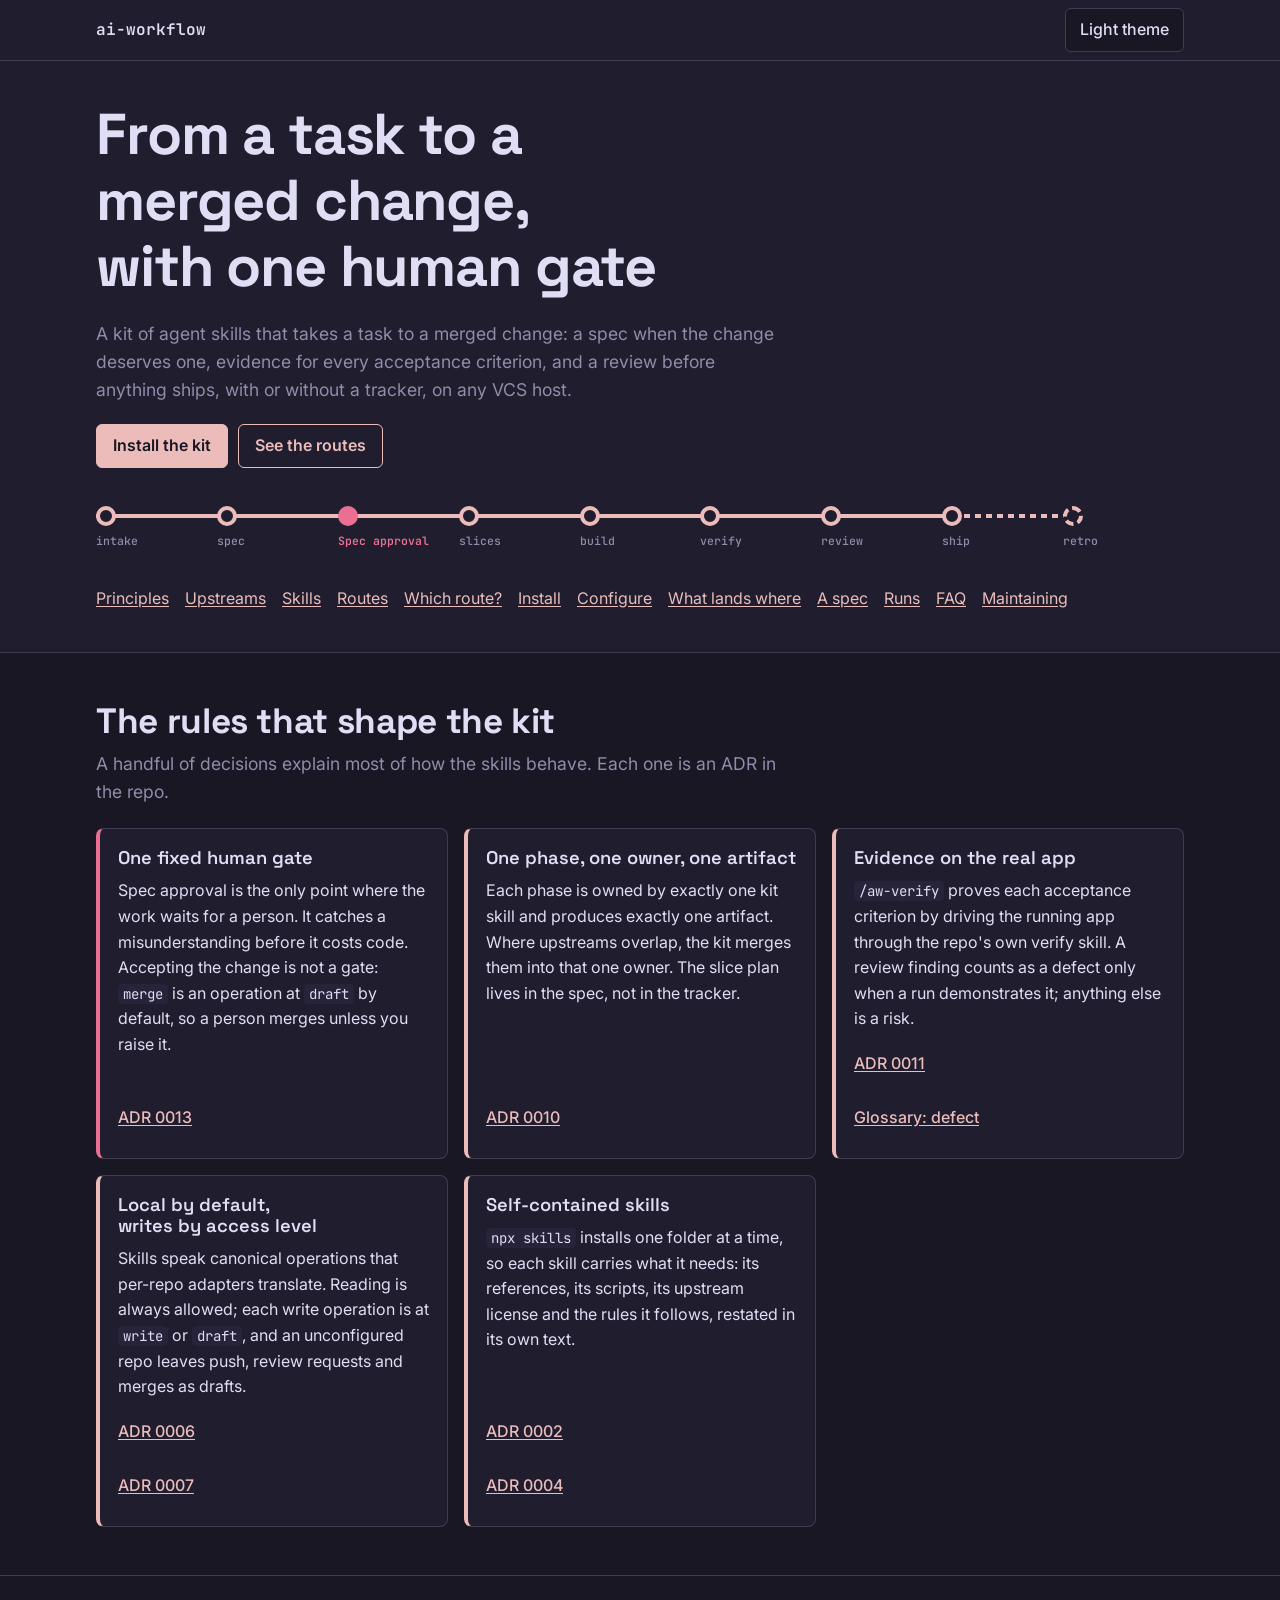
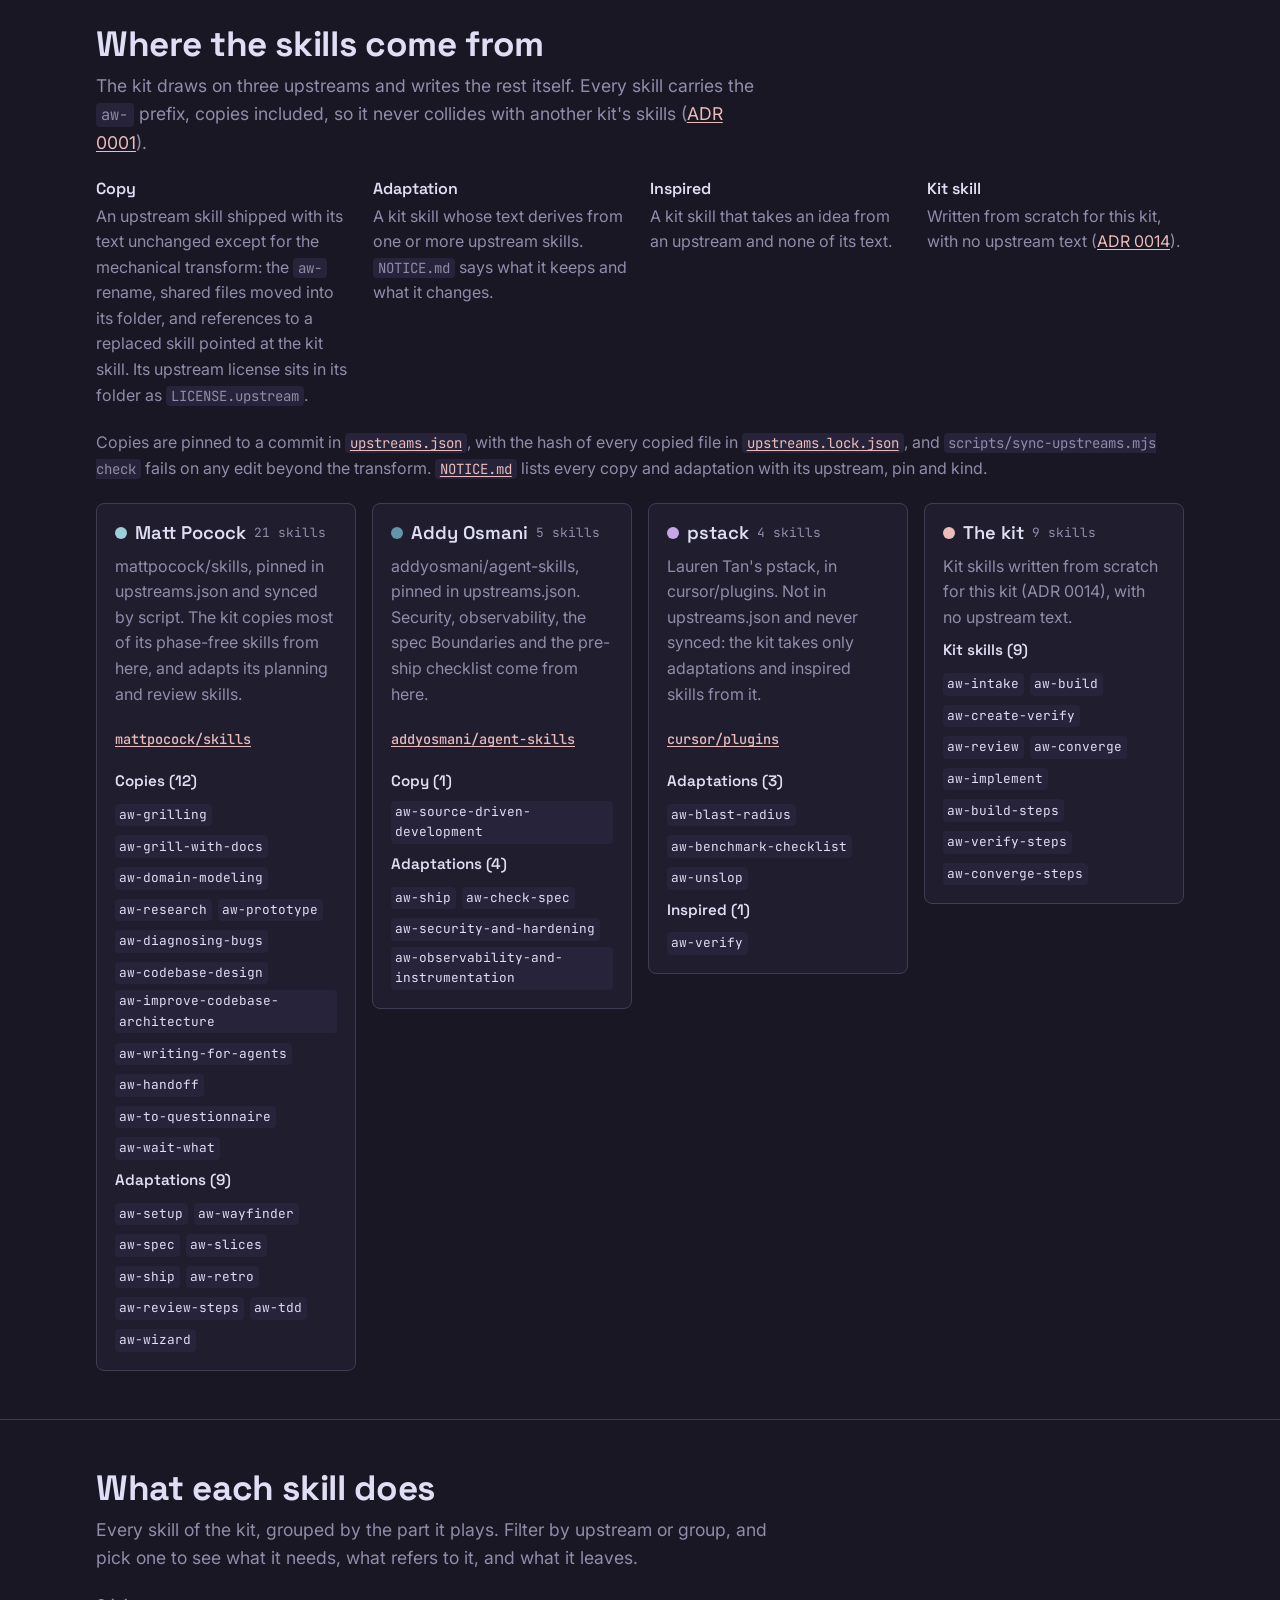
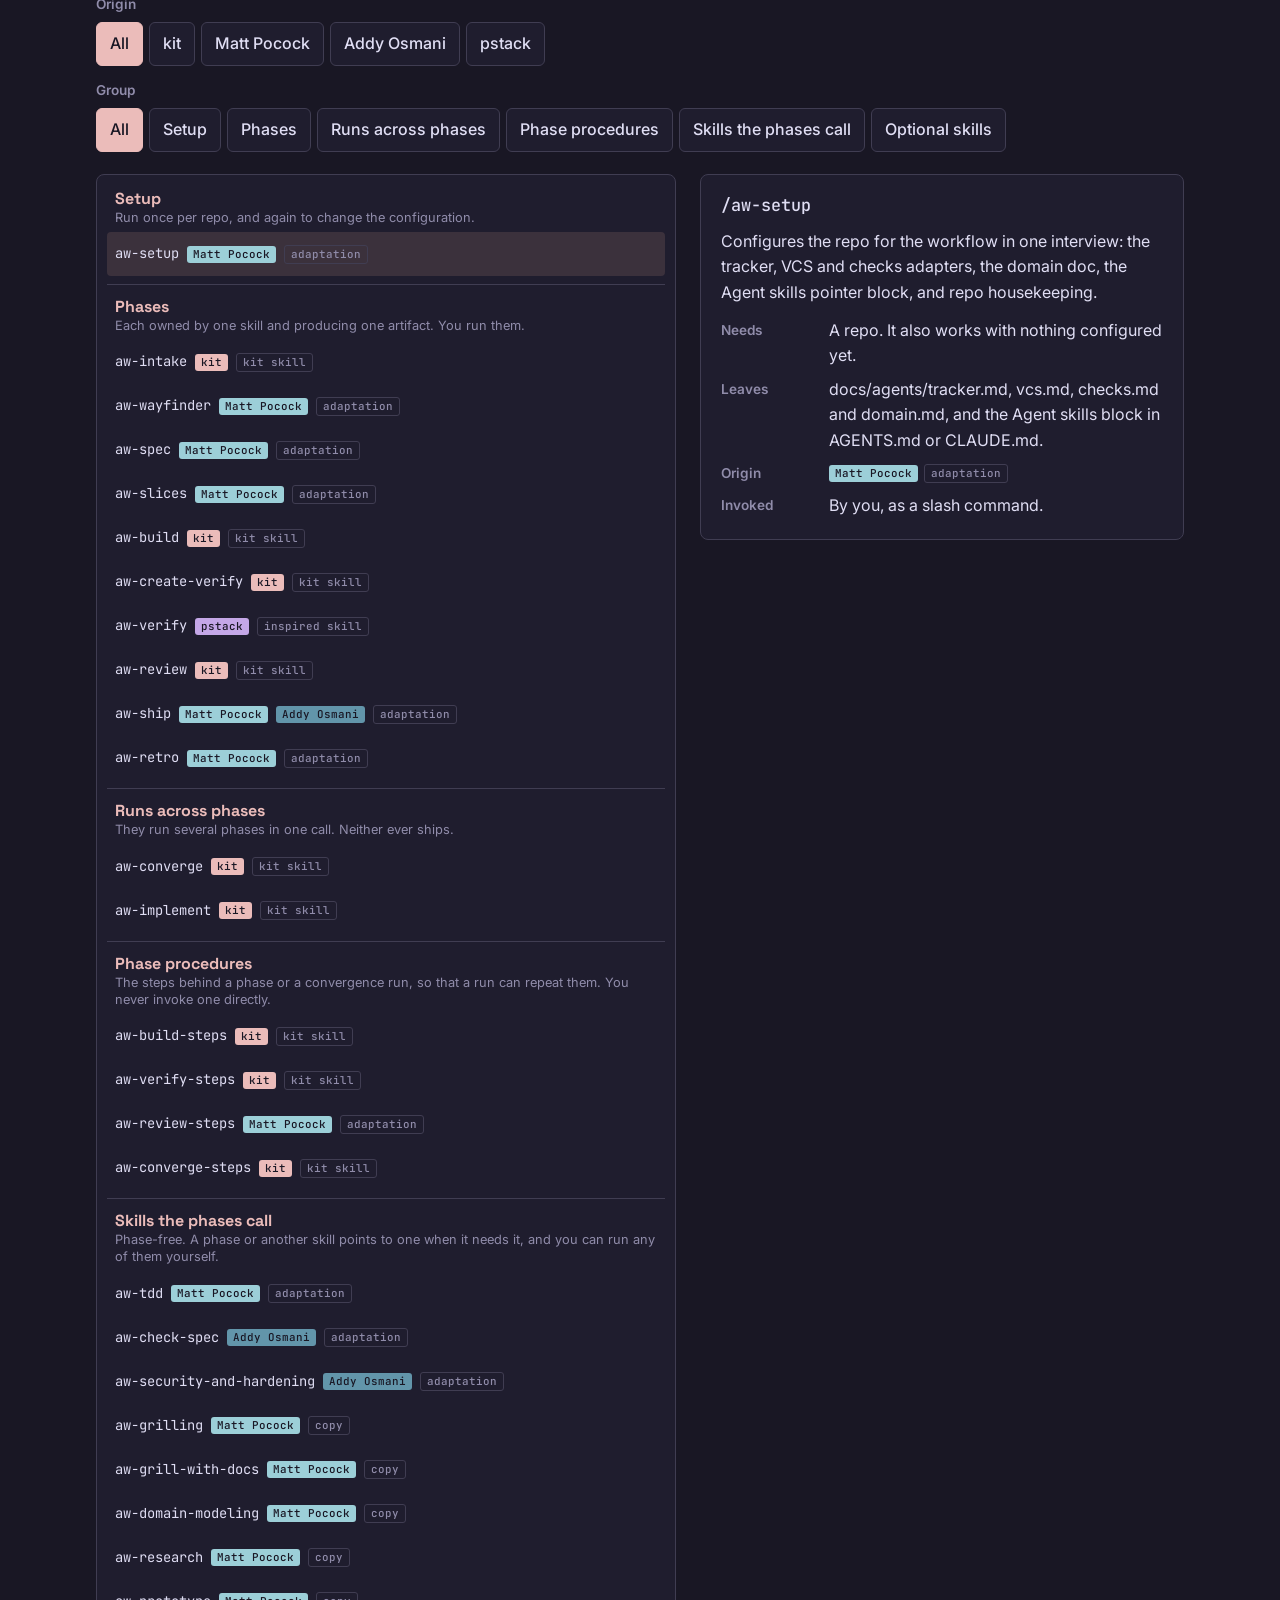
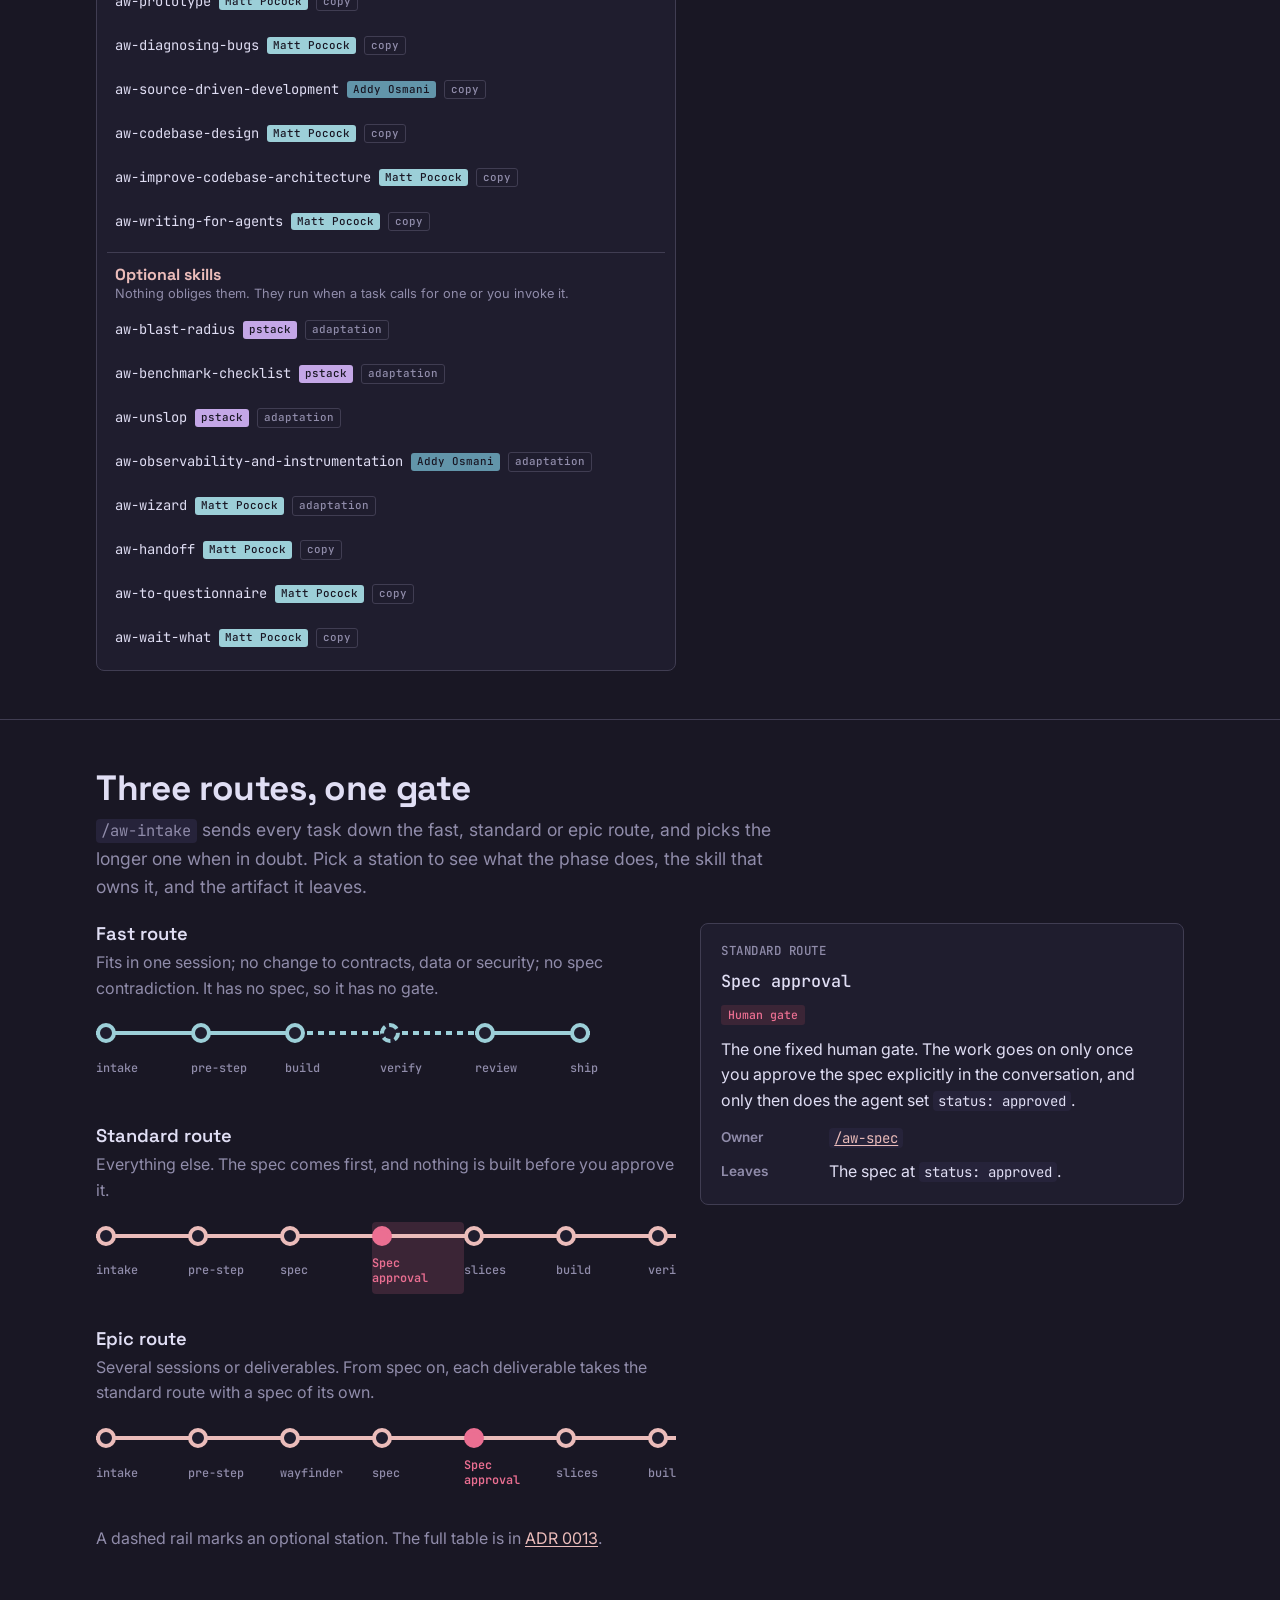
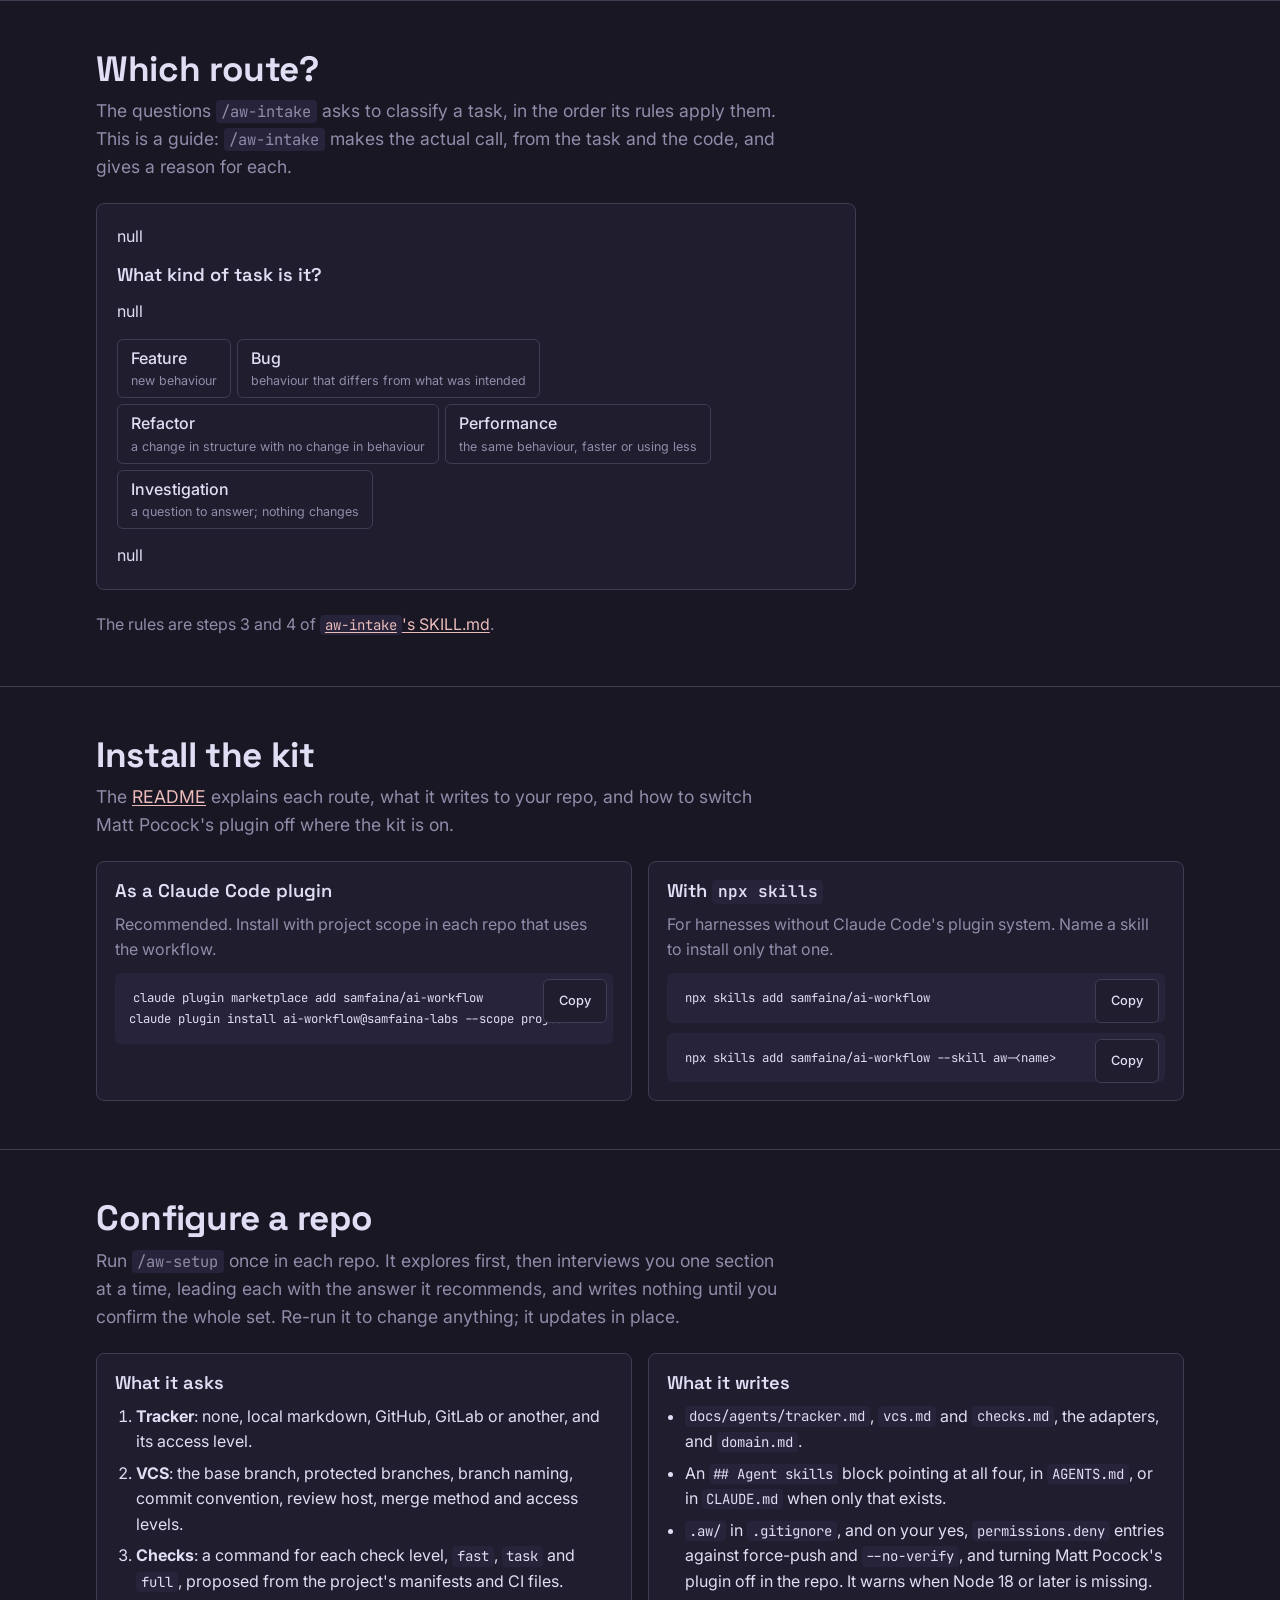
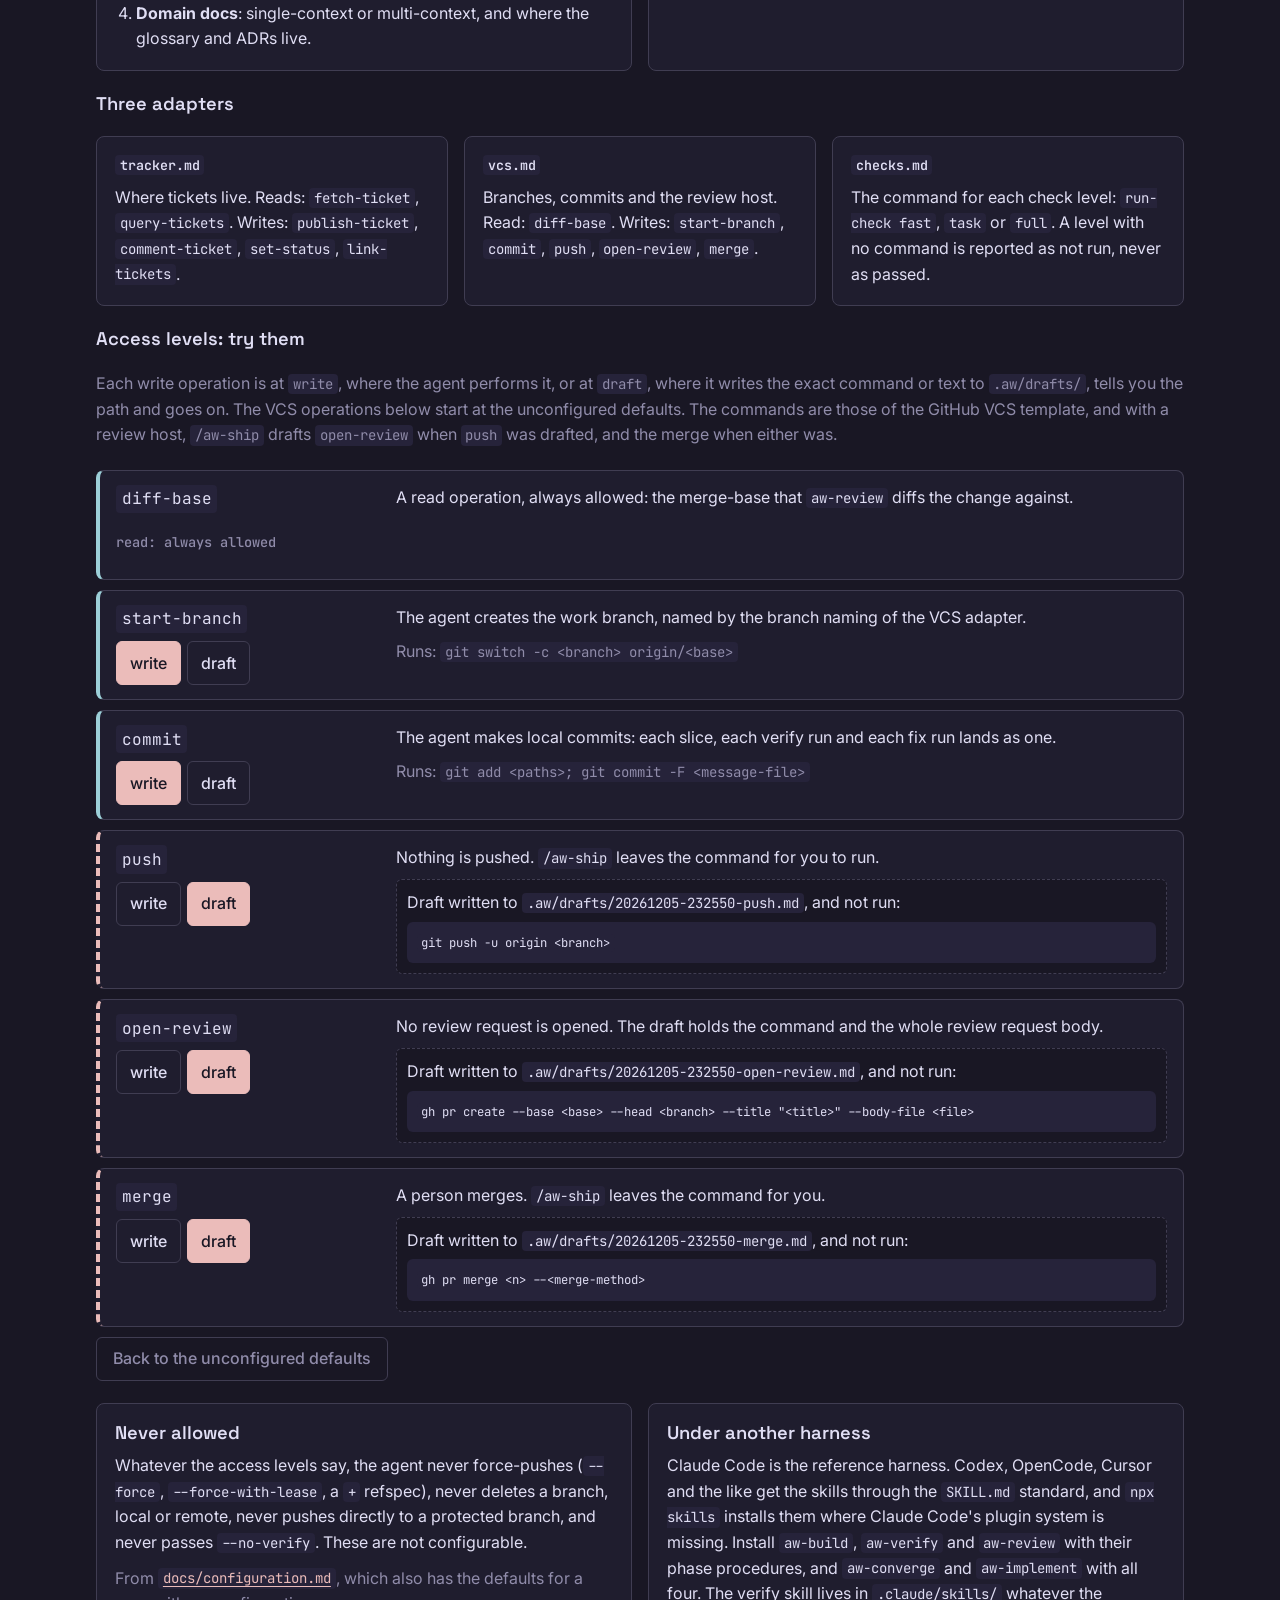
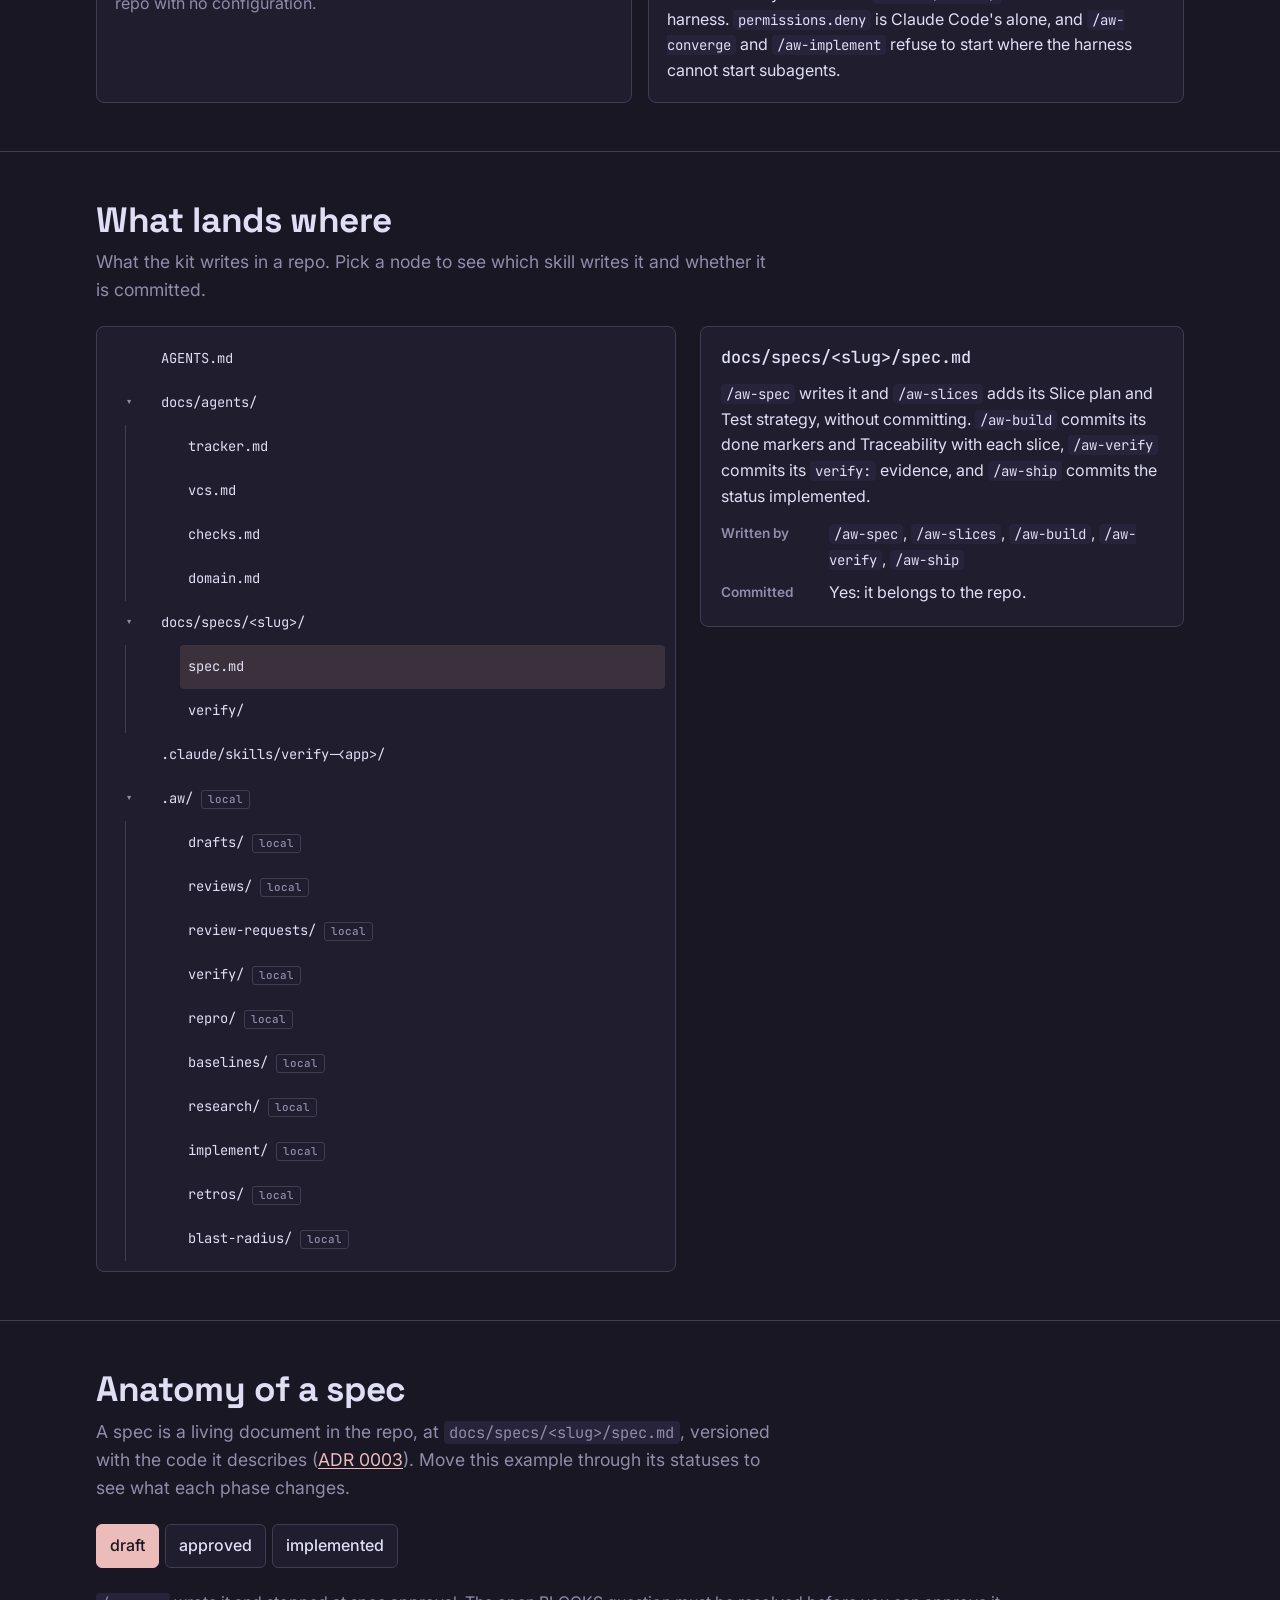
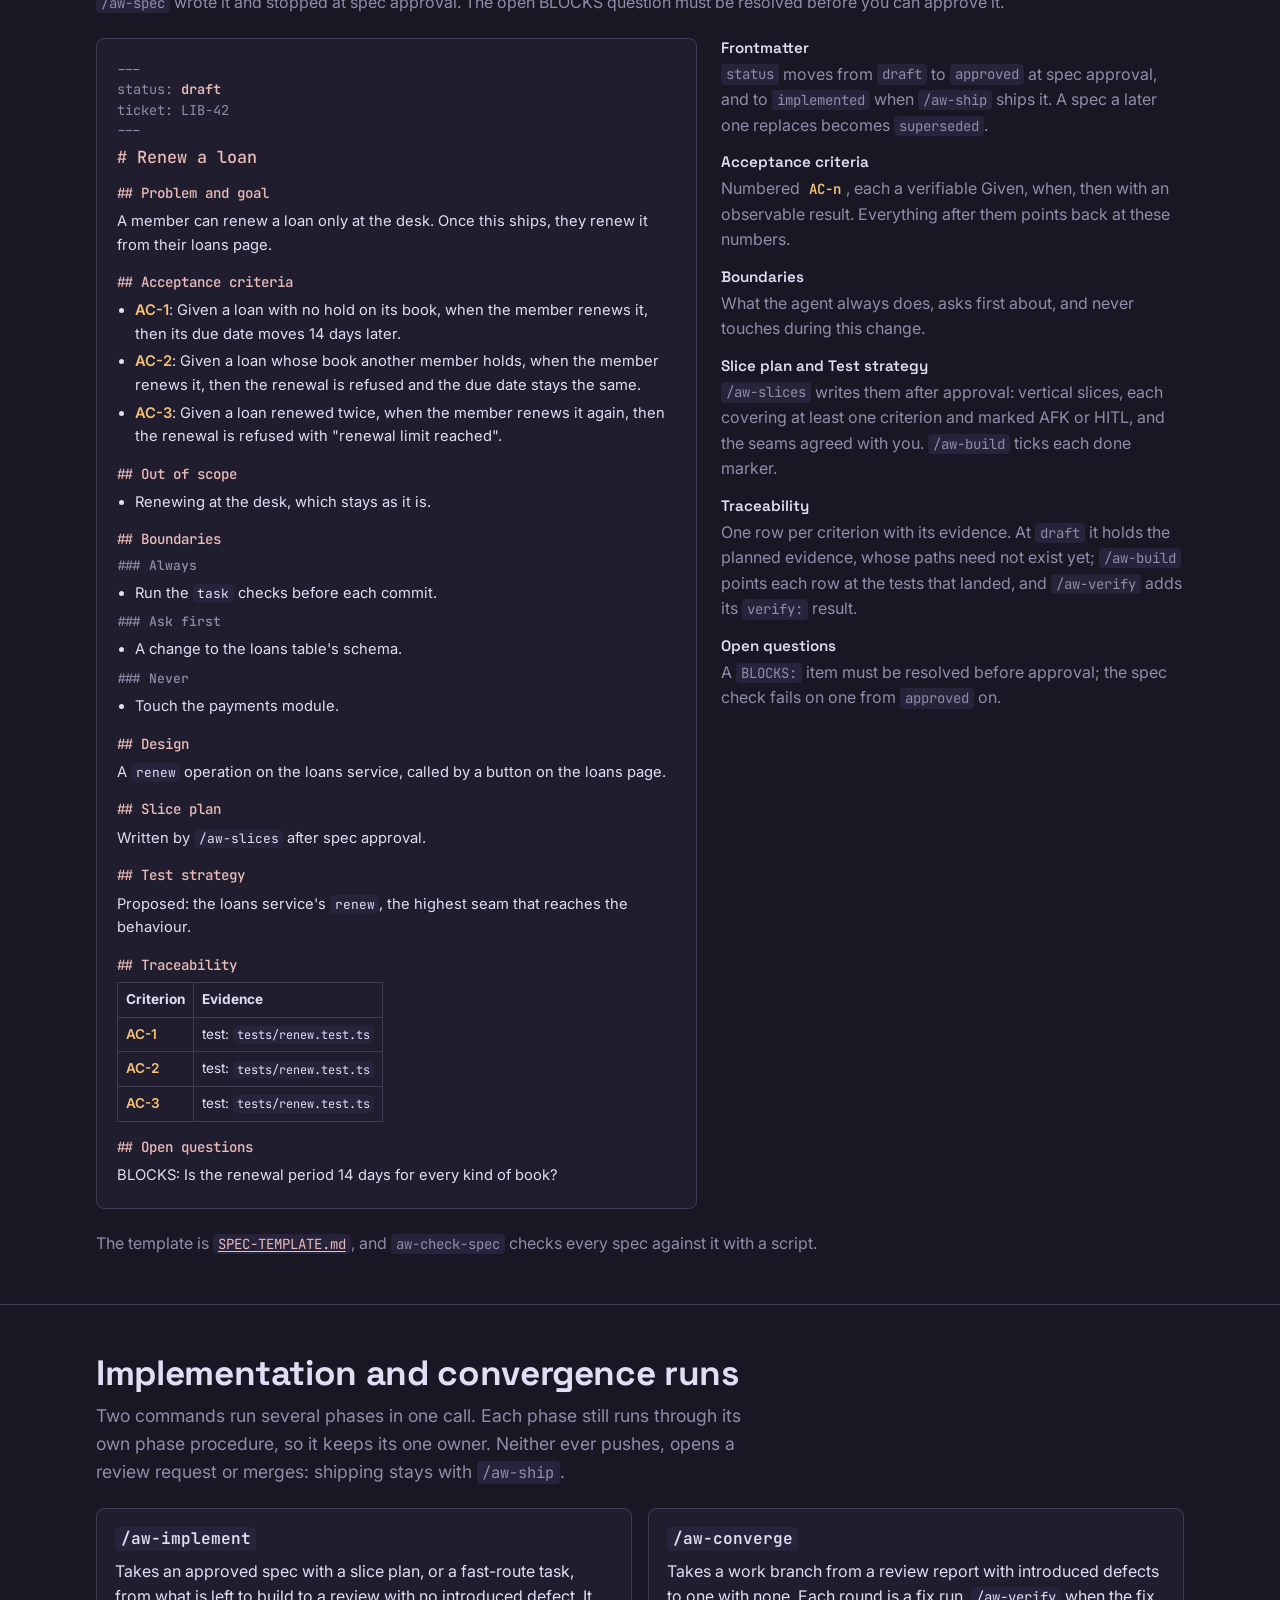
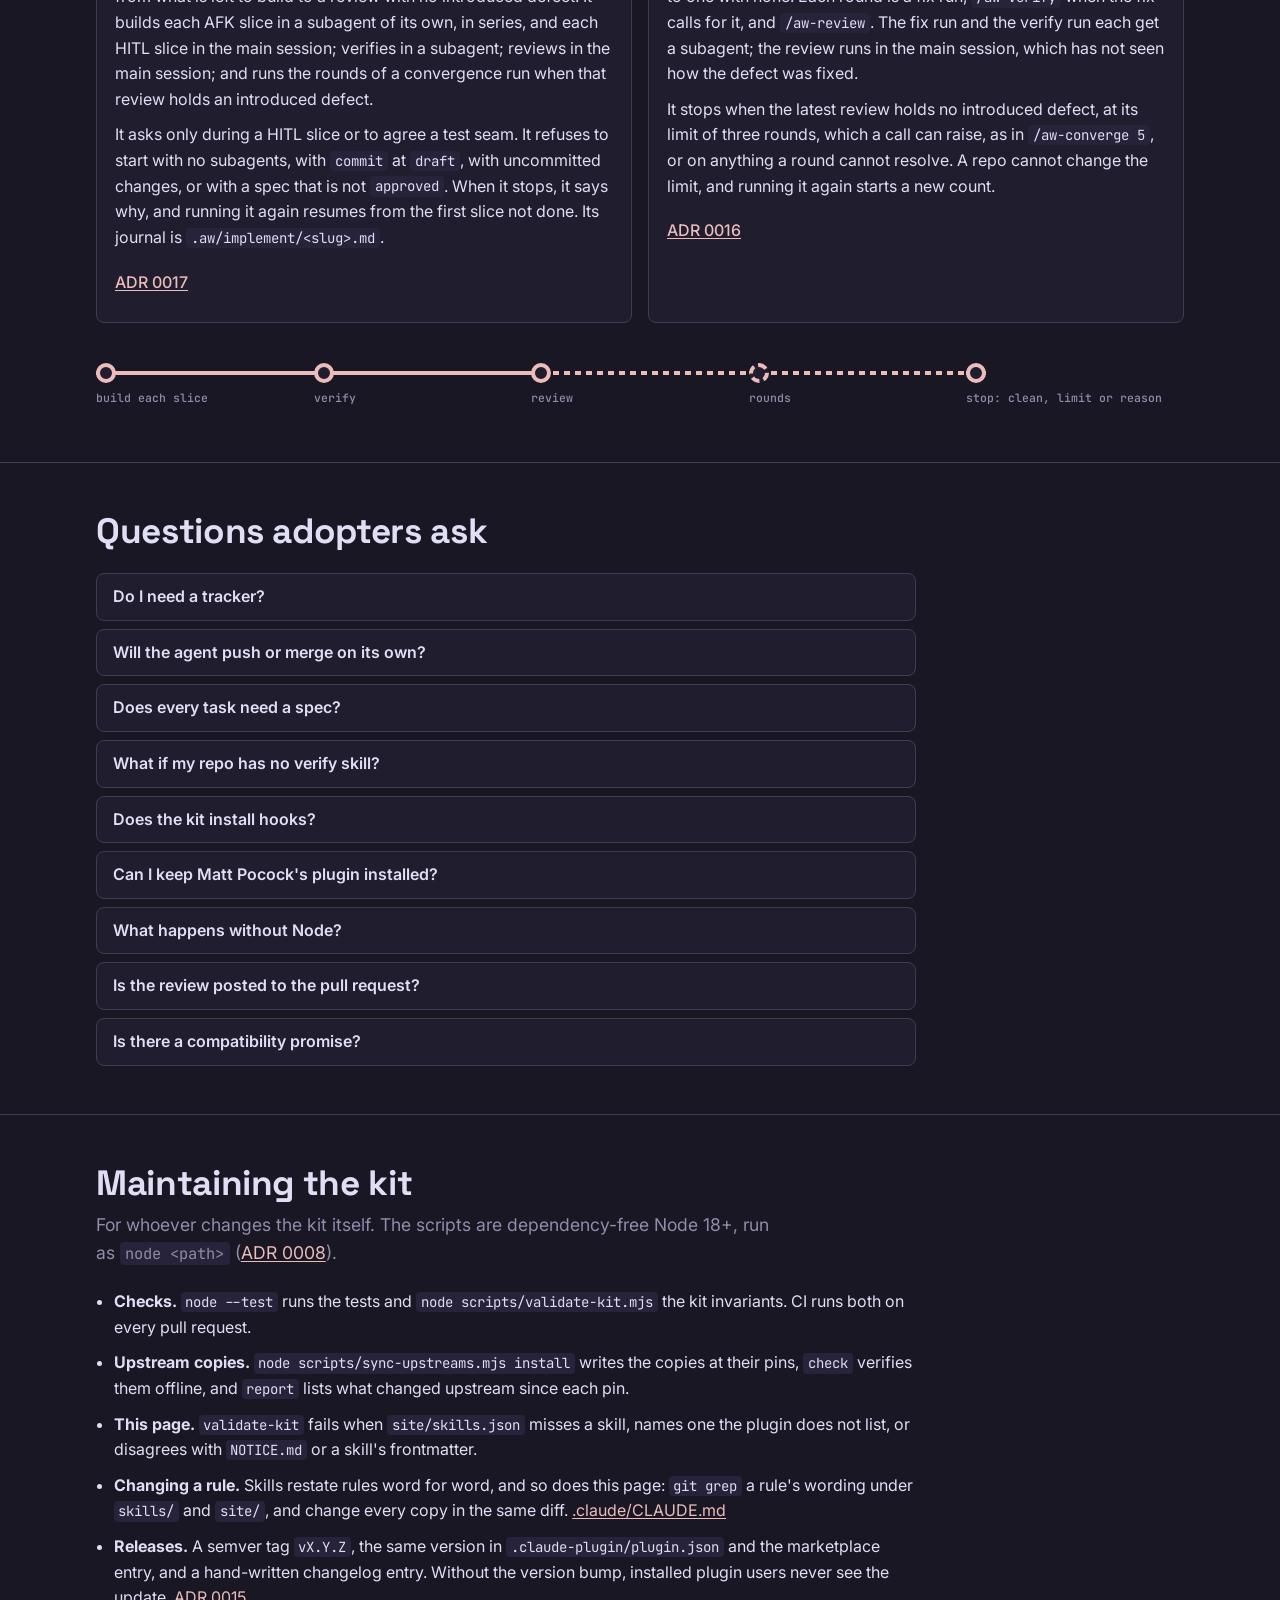
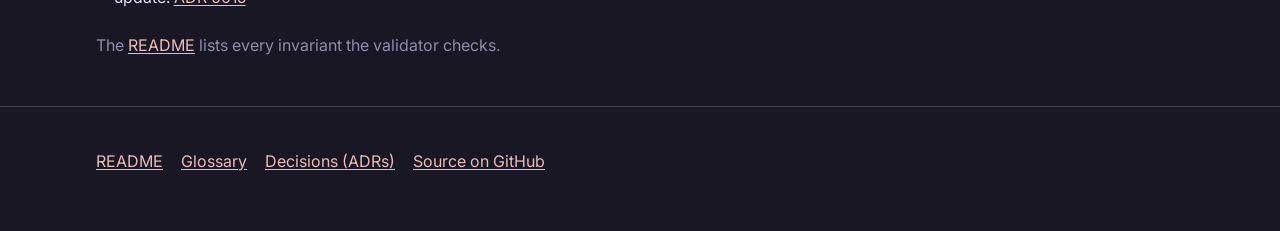
==== commit 02281f16: "fix(site): guide after review: aw-ship's drafting chain, one sessions question, sourced texts - The " ====
--- a/site/index.html
+++ b/site/index.html
@@ -91,9 +91,10 @@
         <a href="https://github.com/samfaina/ai-workflow/blob/main/docs/adr/0010-one-owner-per-phase-and-slices-in-the-spec.md">ADR 0010</a>
       </li>
       <li>
-        <h3>Proof on the real app</h3>
+        <h3>Evidence on the real app</h3>
         <p><code>/aw-verify</code> proves each acceptance criterion by driving the running app through the repo's own verify skill. A review finding counts as a defect only when a run demonstrates it; anything else is a risk.</p>
         <a href="https://github.com/samfaina/ai-workflow/blob/main/docs/adr/0011-verify-skill-lives-in-claude-skills.md">ADR 0011</a>
+        <a href="https://github.com/samfaina/ai-workflow/blob/main/GLOSSARY.md">Glossary: defect</a>
       </li>
       <li>
         <h3>Local by default, writes by access level</h3>
@@ -132,7 +133,7 @@
   <div class="wrap">
     <div class="sec-head">
       <h2 id="skills-h">What each skill does</h2>
-      <p class="lead">Every skill of the kit, grouped by the part it plays. Filter by origin or group, and pick one to see what it needs, what refers to it, and what it leaves.</p>
+      <p class="lead">Every skill of the kit, grouped by the part it plays. Filter by upstream or group, and pick one to see what it needs, what refers to it, and what it leaves.</p>
     </div>
     <div class="filters">
       <div class="ctrl">
@@ -220,7 +221,7 @@
         <ol class="steps">
           <li><strong>Tracker</strong>: none, local markdown, GitHub, GitLab or another, and its access level.</li>
           <li><strong>VCS</strong>: the base branch, protected branches, branch naming, commit convention, review host, merge method and access levels.</li>
-          <li><strong>Checks</strong>: a command for each check level, <code>fast</code>, <code>task</code> and <code>full</code>, proposed from the manifests and CI config.</li>
+          <li><strong>Checks</strong>: a command for each check level, <code>fast</code>, <code>task</code> and <code>full</code>, proposed from the project's manifests and CI files.</li>
           <li><strong>Domain docs</strong>: single-context or multi-context, and where the glossary and ADRs live.</li>
         </ol>
       </article>
@@ -251,7 +252,7 @@
     </div>
 
     <h3 id="sim-h">Access levels: try them</h3>
-    <p class="muted">Each write operation is at <code>write</code>, where the agent performs it, or at <code>draft</code>, where it writes the exact command or text to <code>.aw/drafts/</code>, tells you the path and goes on. The VCS operations below start at the unconfigured defaults. The commands are those of the GitHub VCS template.</p>
+    <p class="muted">Each write operation is at <code>write</code>, where the agent performs it, or at <code>draft</code>, where it writes the exact command or text to <code>.aw/drafts/</code>, tells you the path and goes on. The VCS operations below start at the unconfigured defaults. The commands are those of the GitHub VCS template, and with a review host, <code>/aw-ship</code> drafts <code>open-review</code> when <code>push</code> was drafted, and the merge when either was.</p>
     <div class="sim" id="access-sim" role="group" aria-labelledby="sim-h"></div>
 
     <div class="two">
@@ -308,7 +309,12 @@
         <h4>## Out of scope</h4>
         <ul><li>Renewing at the desk, which stays as it is.</li></ul>
         <h4>## Boundaries</h4>
-        <p><strong>Always</strong>: run the <code>task</code> checks before each commit. <strong>Ask first</strong>: a change to the loans table's schema. <strong>Never</strong>: touch the payments module.</p>
+        <h5>### Always</h5>
+        <ul><li>Run the <code>task</code> checks before each commit.</li></ul>
+        <h5>### Ask first</h5>
+        <ul><li>A change to the loans table's schema.</li></ul>
+        <h5>### Never</h5>
+        <ul><li>Touch the payments module.</li></ul>
         <h4>## Design</h4>
         <p>A <code>renew</code> operation on the loans service, called by a button on the loans page.</p>
         <h4>## Slice plan</h4>
@@ -328,9 +334,9 @@
         <table>
           <thead><tr><th>Criterion</th><th>Evidence</th></tr></thead>
           <tbody>
-            <tr><td><mark>AC-1</mark></td><td><span data-only="draft approved">test: <code>tests/renew.test.ts</code> (planned)</span><span data-only="implemented" hidden>test: <code>tests/renew.test.ts</code>; verify: <code>docs/specs/renew-loan/verify/ac-1.md</code> (passed)</span></td></tr>
-            <tr><td><mark>AC-2</mark></td><td><span data-only="draft approved">test: <code>tests/renew.test.ts</code> (planned)</span><span data-only="implemented" hidden>test: <code>tests/renew.test.ts</code>; verify: <code>docs/specs/renew-loan/verify/ac-2.md</code> (passed)</span></td></tr>
-            <tr><td><mark>AC-3</mark></td><td><span data-only="draft approved">test: <code>tests/renew.test.ts</code> (planned)</span><span data-only="implemented" hidden>test: <code>tests/renew.test.ts</code>; verify: <code>docs/specs/renew-loan/verify/ac-3.md</code> (passed)</span></td></tr>
+            <tr><td><mark>AC-1</mark></td><td><span data-only="draft approved">test: <code>tests/renew.test.ts</code></span><span data-only="implemented" hidden>test: <code>tests/renew.test.ts</code>; verify: <code>docs/specs/renew-loan/verify/ac-1.md</code> (passed)</span></td></tr>
+            <tr><td><mark>AC-2</mark></td><td><span data-only="draft approved">test: <code>tests/renew.test.ts</code></span><span data-only="implemented" hidden>test: <code>tests/renew.test.ts</code>; verify: <code>docs/specs/renew-loan/verify/ac-2.md</code> (passed)</span></td></tr>
+            <tr><td><mark>AC-3</mark></td><td><span data-only="draft approved">test: <code>tests/renew.test.ts</code></span><span data-only="implemented" hidden>test: <code>tests/renew.test.ts</code>; verify: <code>docs/specs/renew-loan/verify/ac-3.md</code> (passed)</span></td></tr>
           </tbody>
         </table>
         <h4>## Open questions</h4>
@@ -342,7 +348,7 @@
         <div><dt>Acceptance criteria</dt><dd>Numbered <code class="hl">AC-n</code>, each a verifiable Given, when, then with an observable result. Everything after them points back at these numbers.</dd></div>
         <div><dt>Boundaries</dt><dd>What the agent always does, asks first about, and never touches during this change.</dd></div>
         <div><dt>Slice plan and Test strategy</dt><dd><code>/aw-slices</code> writes them after approval: vertical slices, each covering at least one criterion and marked AFK or HITL, and the seams agreed with you. <code>/aw-build</code> ticks each done marker.</dd></div>
-        <div><dt>Traceability</dt><dd>One row per criterion with its evidence. At <code>draft</code> the paths need not exist; <code>/aw-build</code> points each row at the tests that landed, and <code>/aw-verify</code> adds its <code>verify:</code> result.</dd></div>
+        <div><dt>Traceability</dt><dd>One row per criterion with its evidence. At <code>draft</code> it holds the planned evidence, whose paths need not exist yet; <code>/aw-build</code> points each row at the tests that landed, and <code>/aw-verify</code> adds its <code>verify:</code> result.</dd></div>
         <div><dt>Open questions</dt><dd>A <code>BLOCKS:</code> item must be resolved before approval; the spec check fails on one from <code>approved</code> on.</dd></div>
       </dl>
     </div>
--- a/site/site.css
+++ b/site/site.css
@@ -202,7 +202,8 @@
 .given .q { color: var(--soft); }
 .answers button { display: inline-flex; flex-direction: column; align-items: flex-start; justify-content: center; text-align: left; }
 .answers button small { color: var(--soft); font-size: .78rem; font-weight: 400; }
-.result.fast { color: var(--fast); } .result.standard { color: var(--line); } .result.epic { color: var(--line); }
+.result { color: var(--line); }
+.result.fast { color: var(--fast); }
 .actions button { min-height: 44px; padding: 8px 16px; border: 1.5px solid var(--rule); border-radius: 6px; background: var(--bg); font-weight: 500; }
 .actions button:hover:not(:disabled) { border-color: var(--line); }
 .actions button:disabled { cursor: default; color: var(--soft); }
@@ -230,7 +231,7 @@
 .files ul { list-style: none; margin: 0 0 0 18px; padding: 0 0 0 8px; border-left: 1px solid var(--rule); }
 .files .row { display: flex; align-items: stretch; gap: 2px; }
 .files .row > button:last-child { flex: 1; min-width: 0; overflow-wrap: anywhere; }
-.files .disclose, .files .spacer { flex: none; width: 32px; min-height: 44px; display: inline-flex; align-items: center; justify-content: center; padding: 0; }
+.files .disclose, .files .spacer { flex: none; width: 44px; min-height: 44px; display: inline-flex; align-items: center; justify-content: center; padding: 0; }
 .files .disclose { color: var(--soft); }
 
 /* Anatomy of a spec. */
@@ -241,6 +242,7 @@
 .spec-doc h3, .spec-doc h4 { font-family: var(--mono); font-weight: 500; color: var(--line); }
 .spec-doc h3 { font-size: 1.05rem; }
 .spec-doc h4 { font-size: .88rem; margin-top: 8px; }
+.spec-doc h5 { font: 500 .82rem/1.3 var(--mono); color: var(--soft); margin: 0; }
 .spec-doc ul, .spec-doc ol { margin: 0; padding-left: 1.2em; display: grid; gap: 4px; }
 .spec-doc table { border-collapse: collapse; width: 100%; font-size: .85rem; display: block; overflow-x: auto; }
 .spec-doc th, .spec-doc td { border: 1px solid var(--rule); padding: 6px 8px; text-align: left; vertical-align: top; }
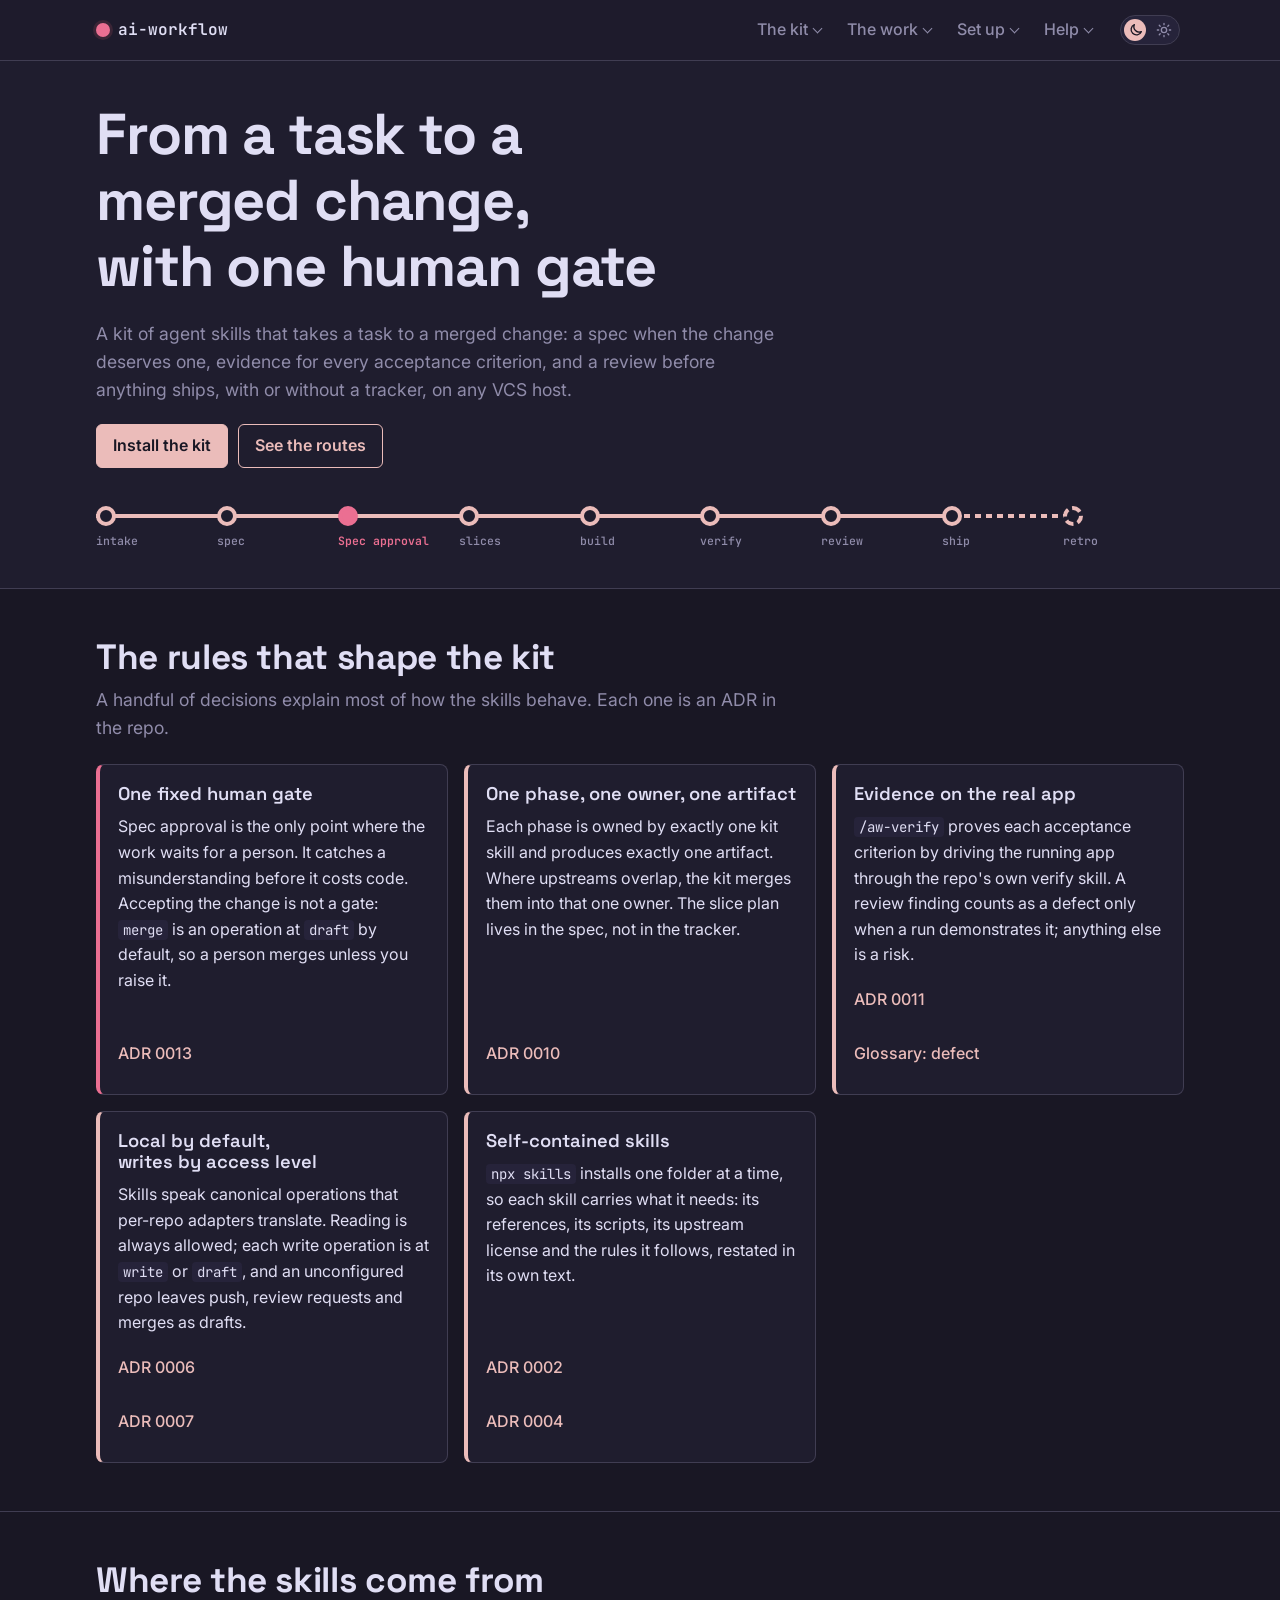
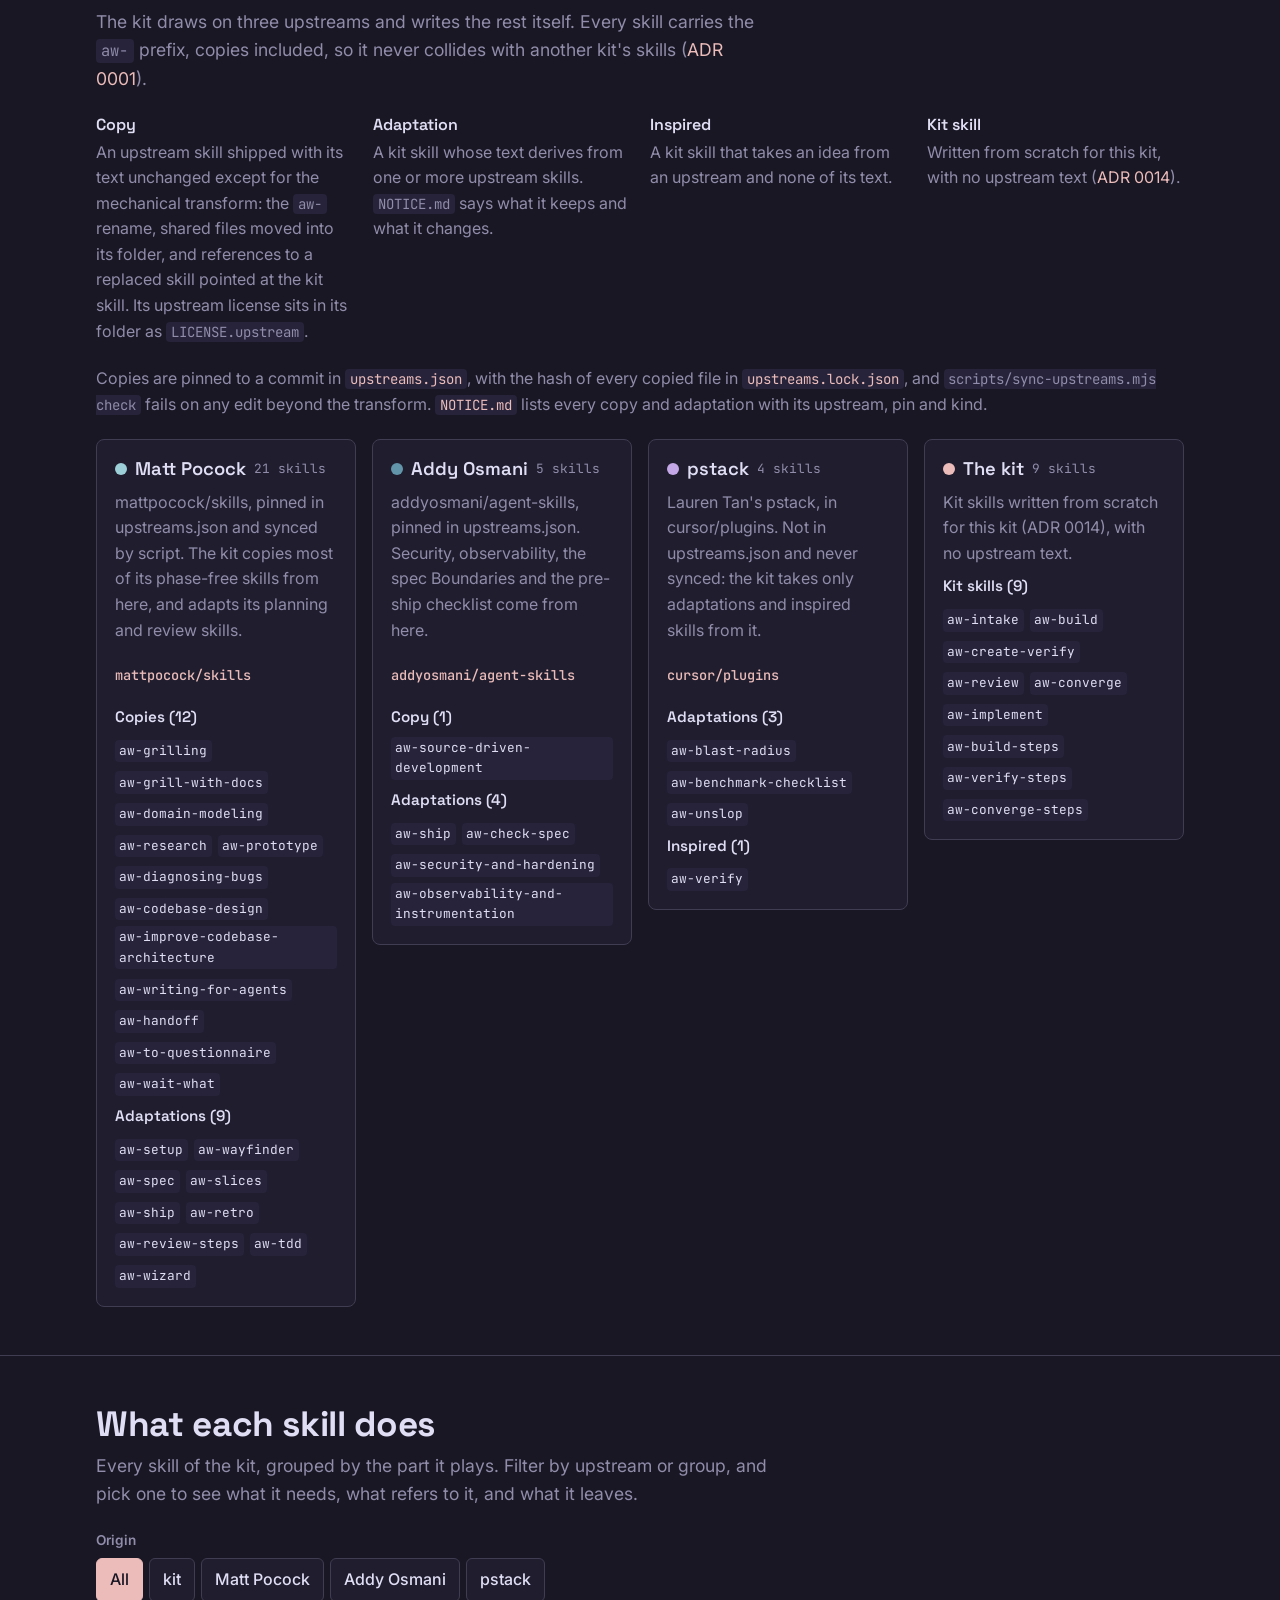
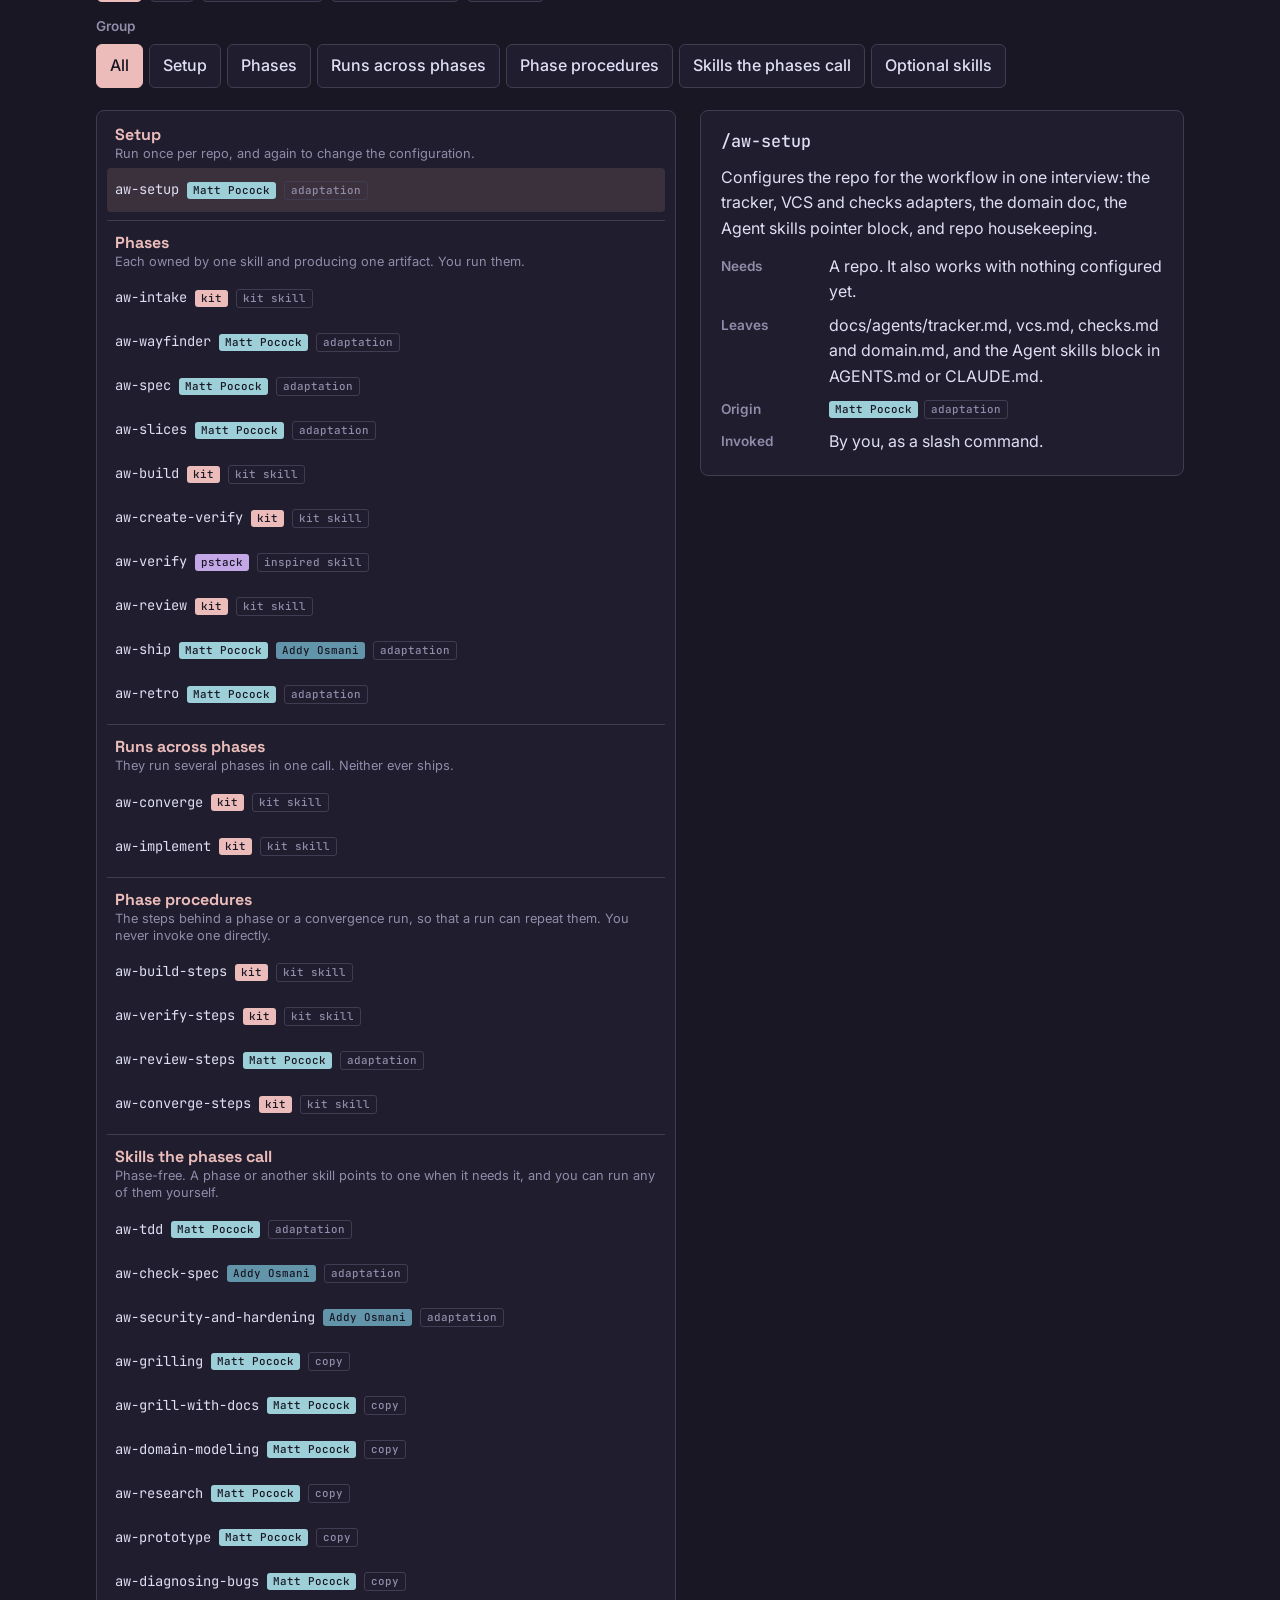
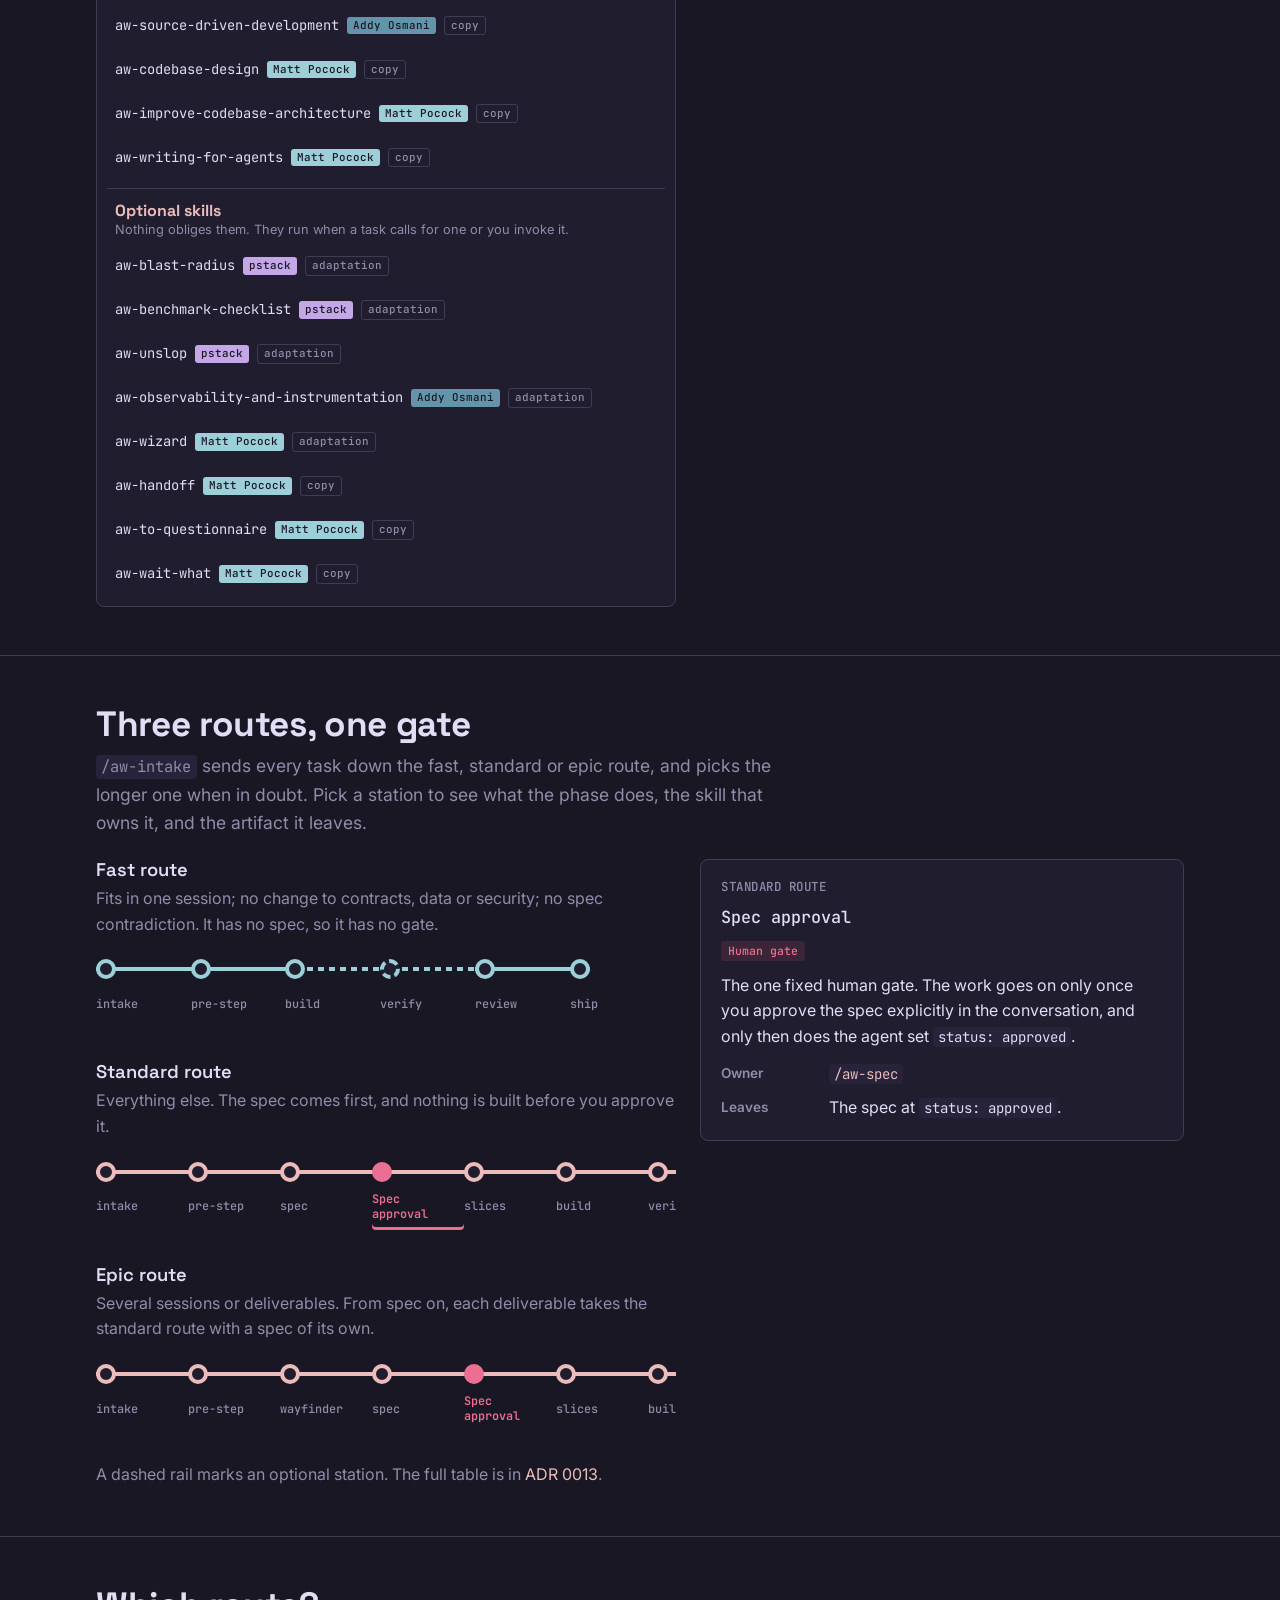
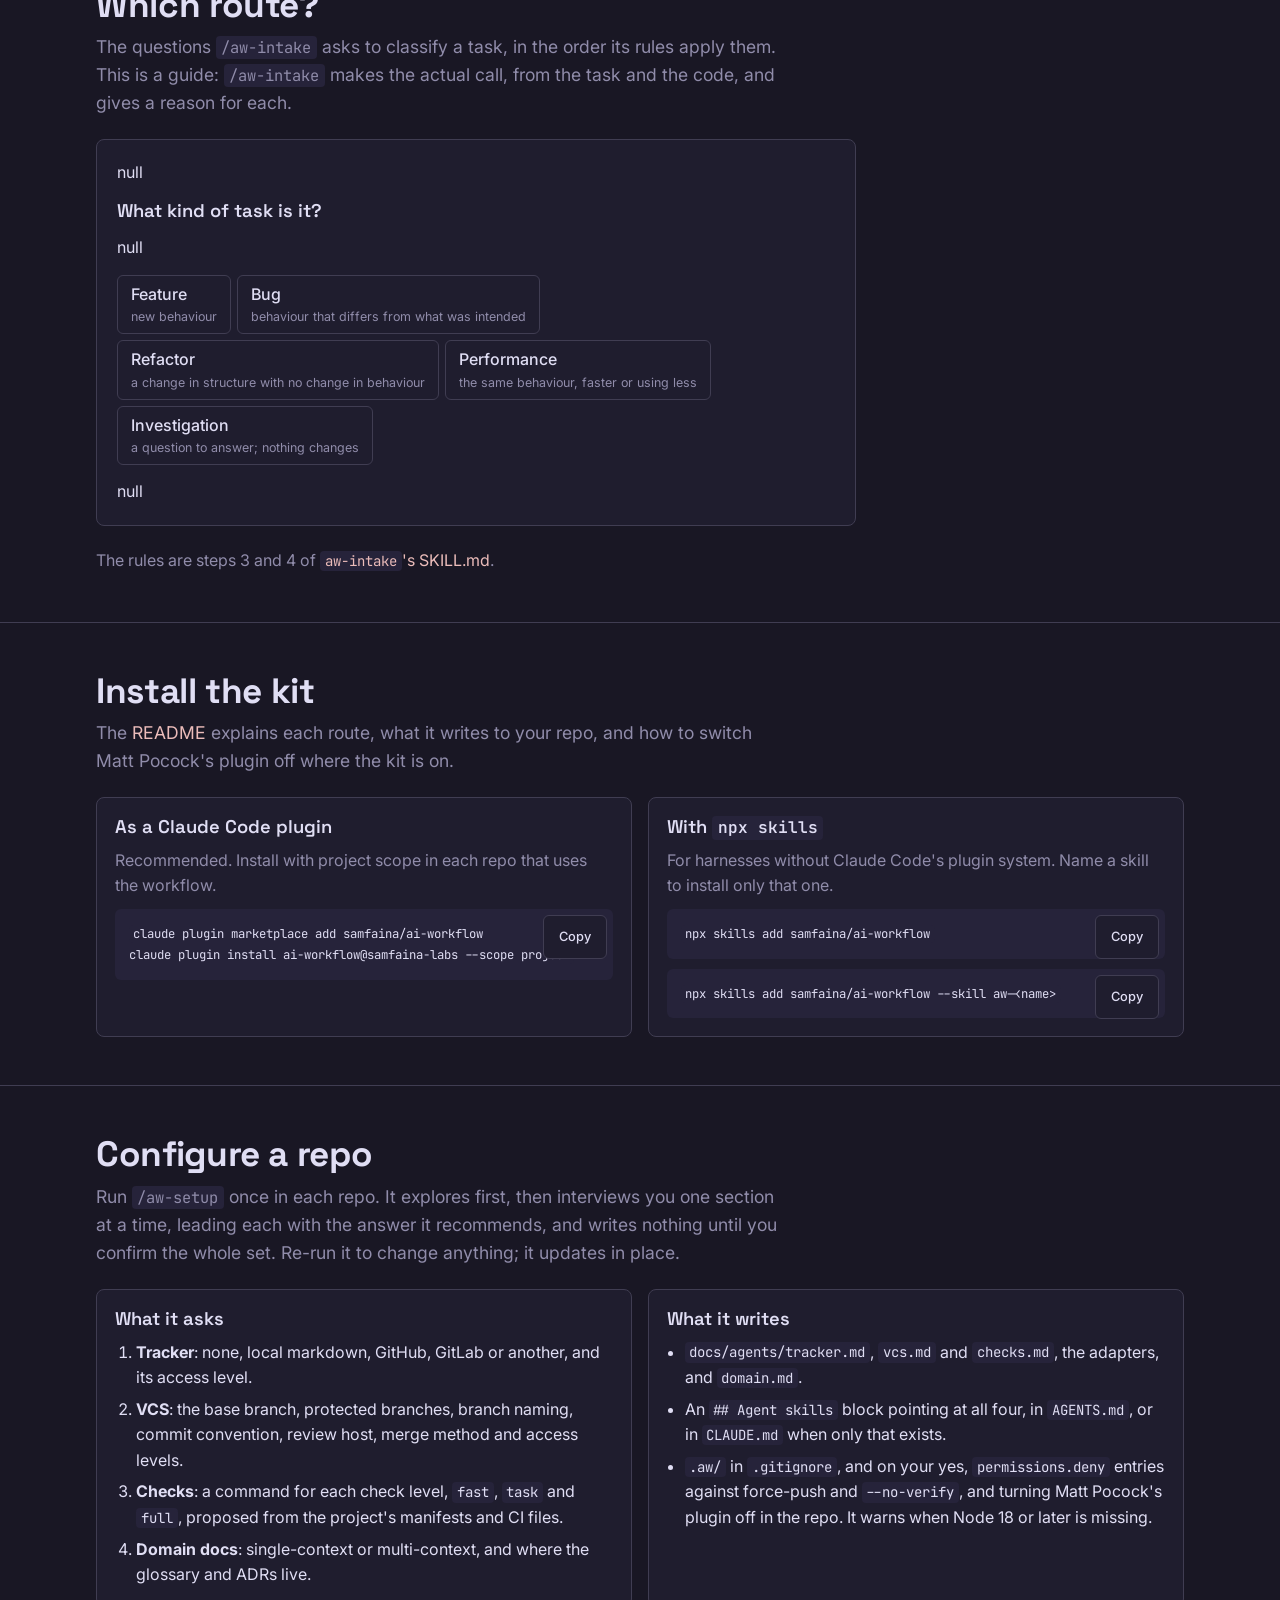
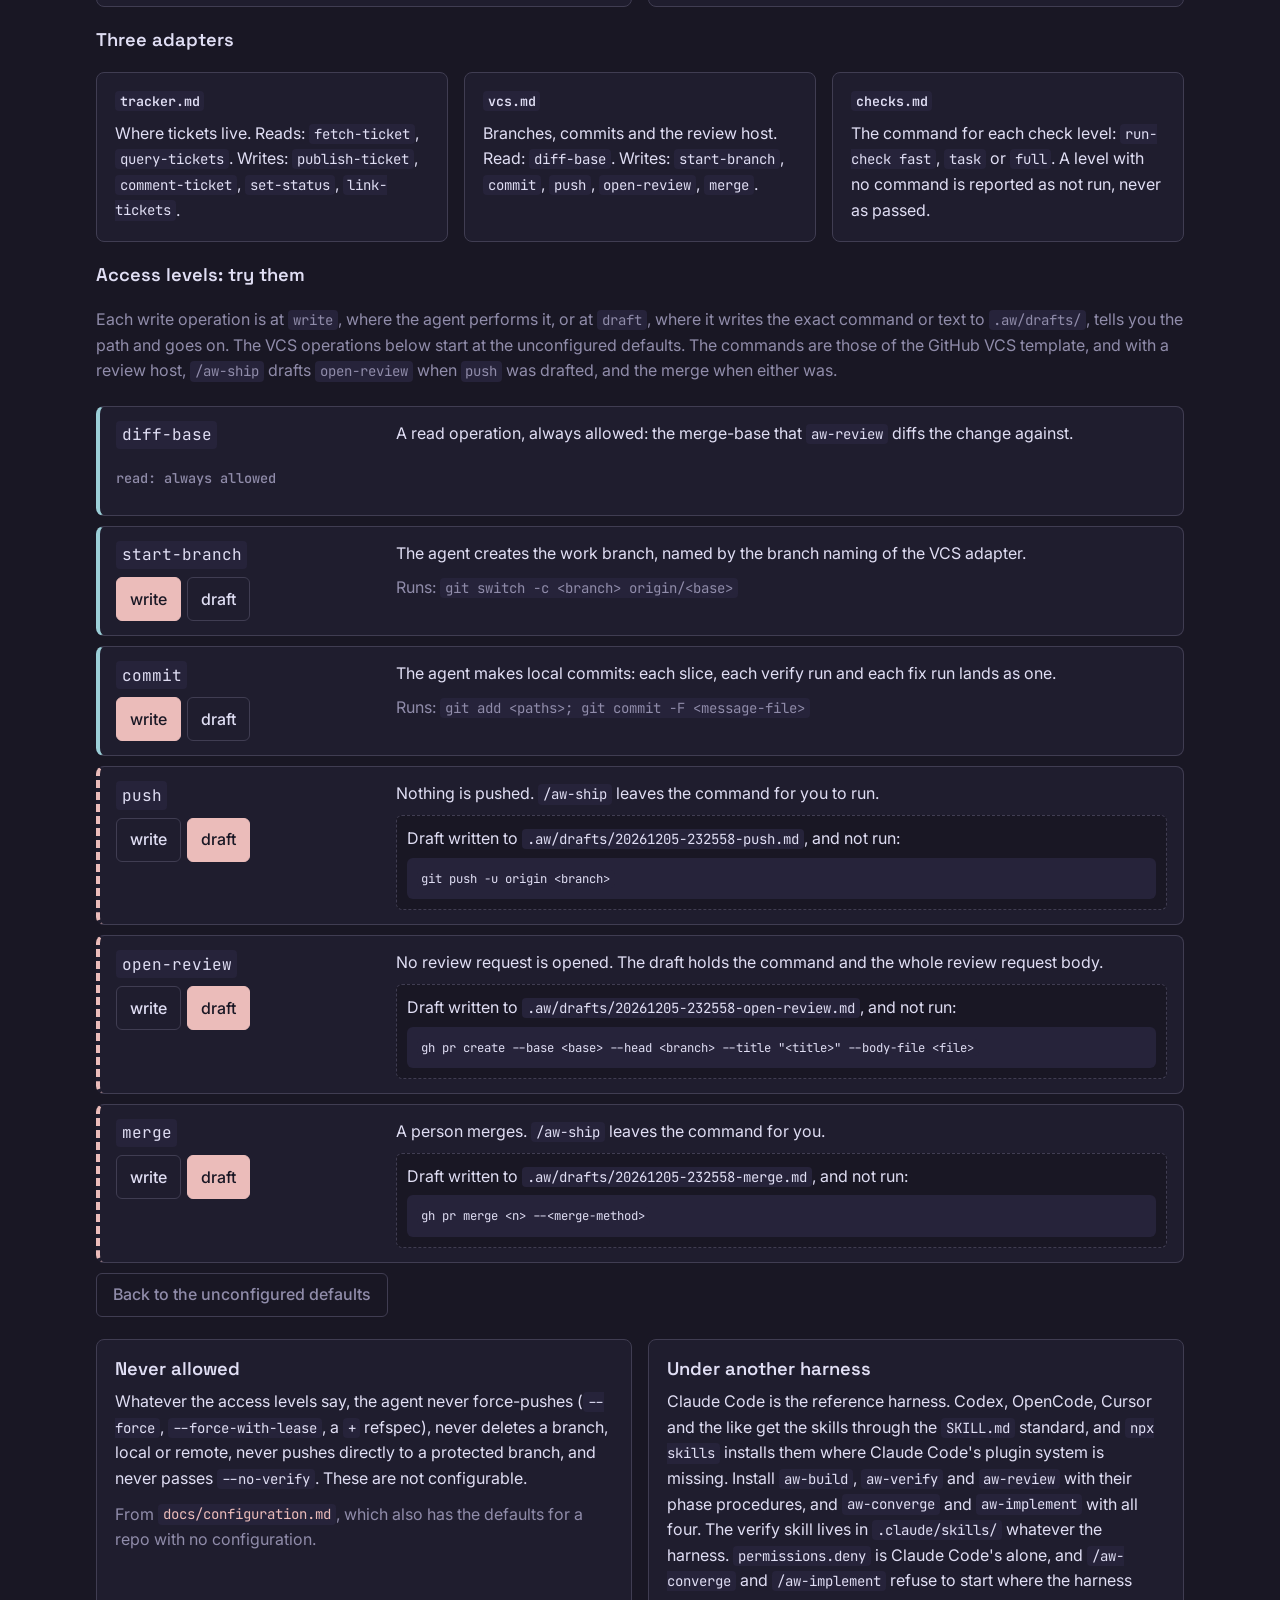
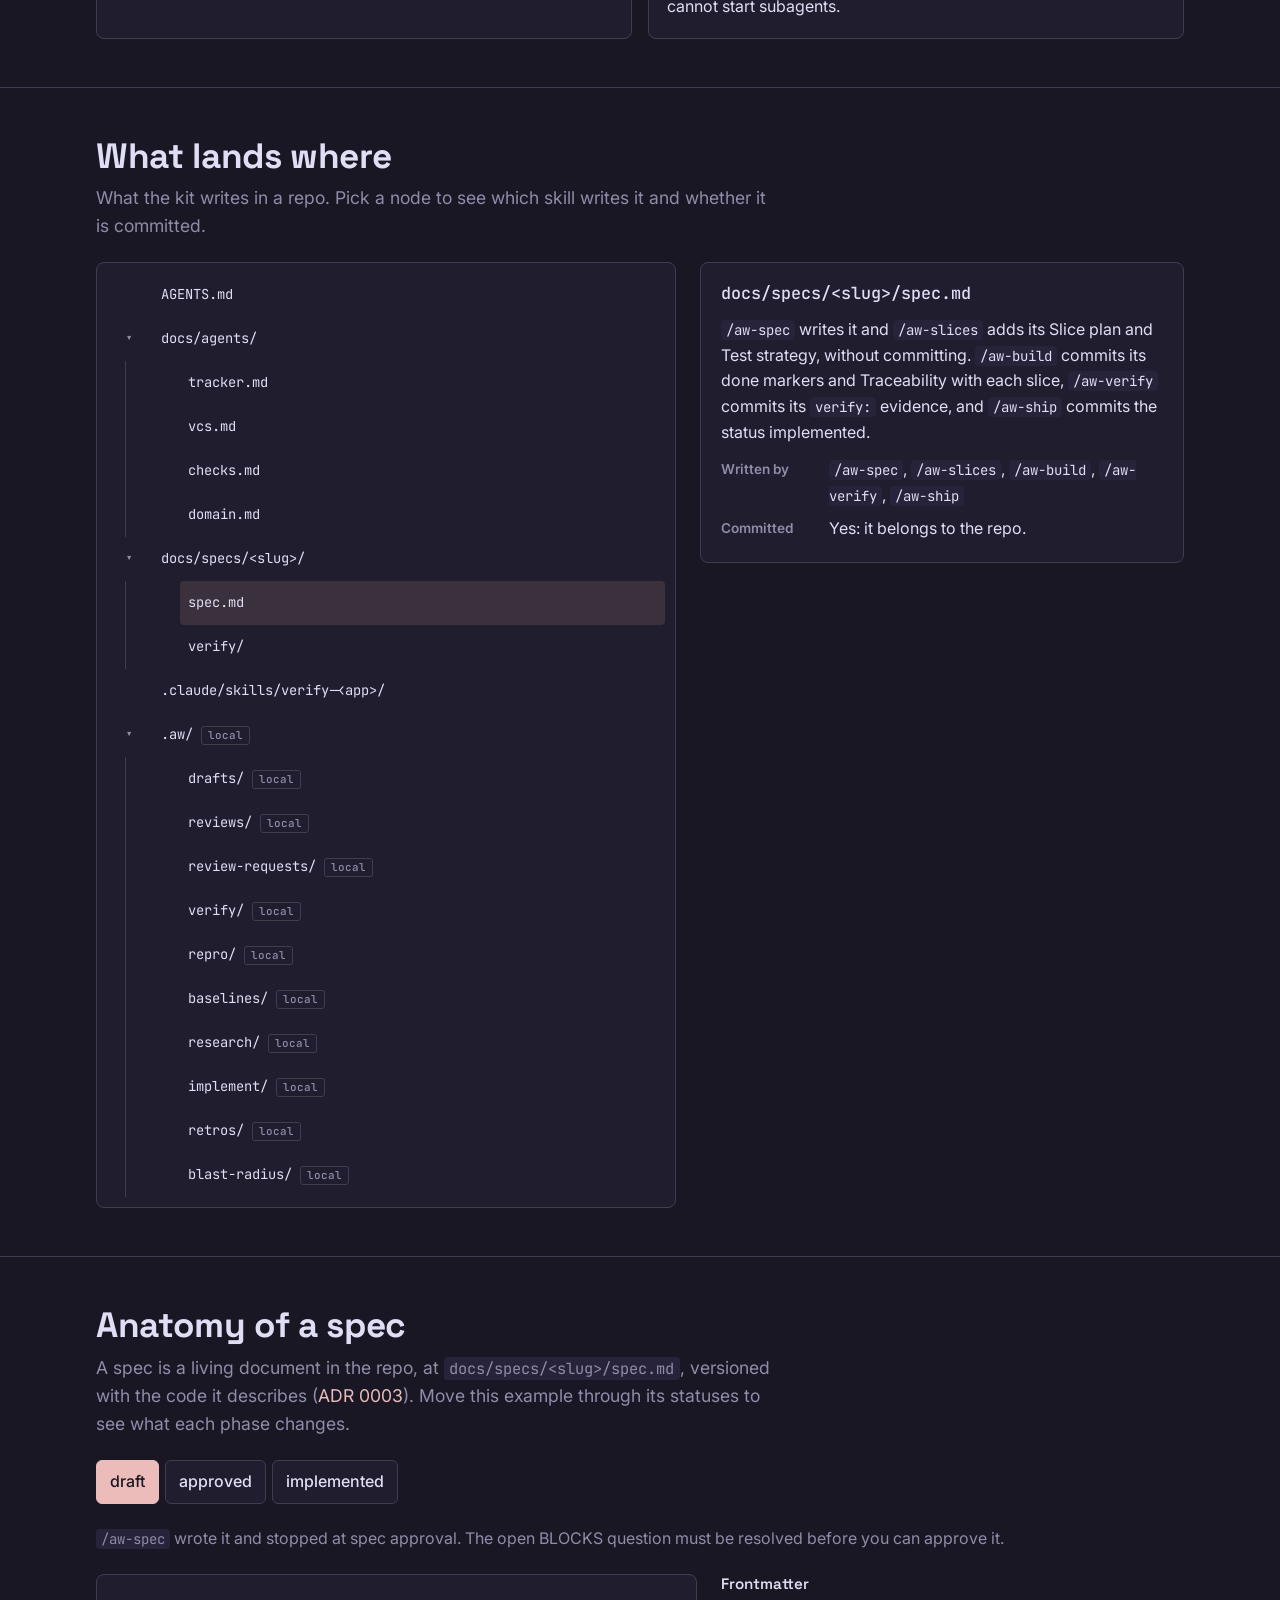
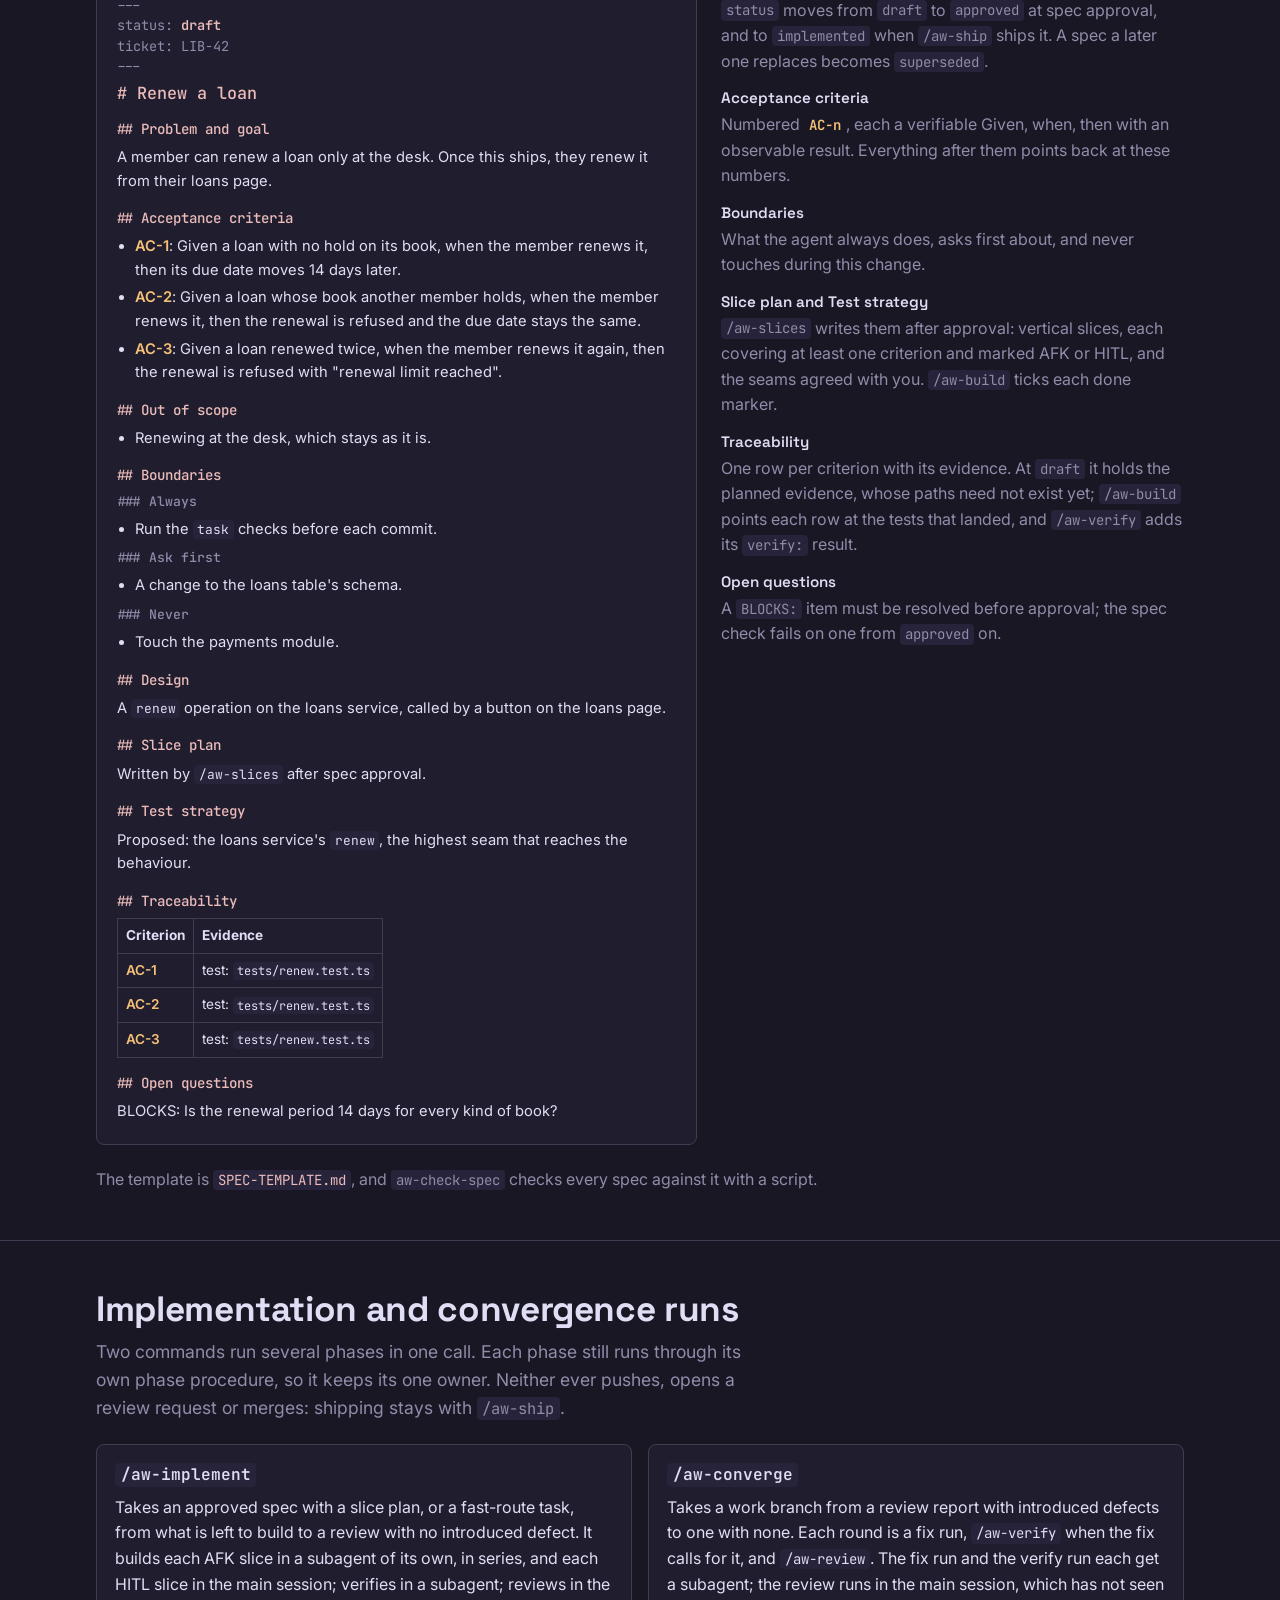
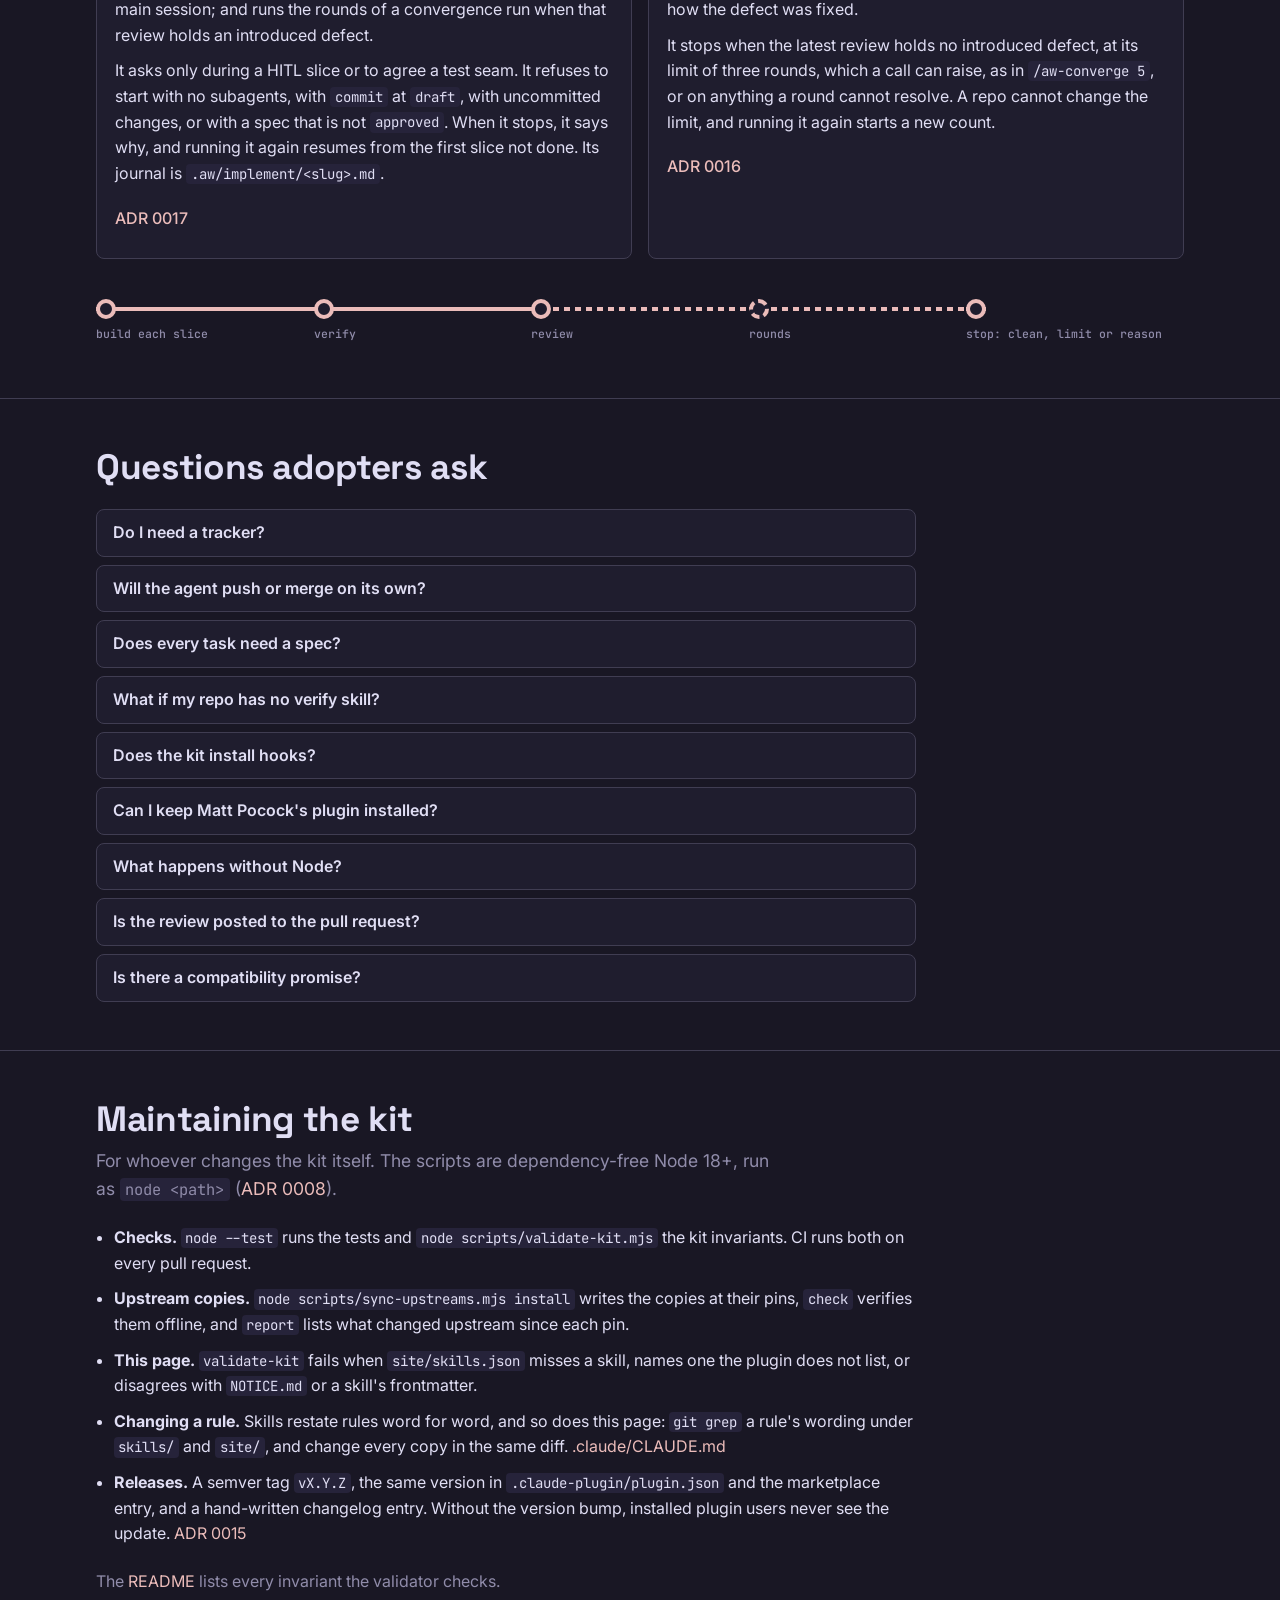
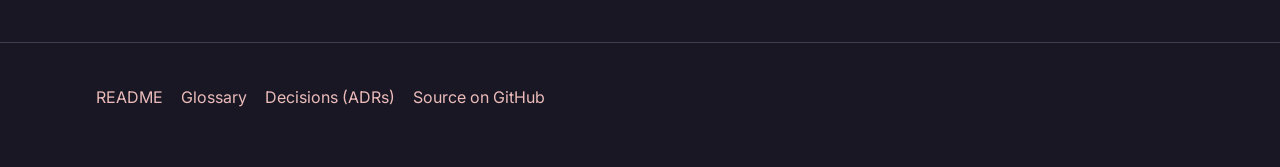
==== commit 155d572a: "feat(site): a sticky navigation bar with grouped menus, a sun and moon theme switch, no underlined l" ====
--- a/site/index.html
+++ b/site/index.html
@@ -37,8 +37,63 @@
 <body>
 <div class="bar">
   <div class="wrap">
-    <a class="brand" href="#top">ai-workflow</a>
-    <button class="toggle" id="theme-toggle" type="button" aria-pressed="false">Light theme</button>
+    <a class="brand" href="#top"><span class="brand-mark" aria-hidden="true"></span>ai-workflow</a>
+    <nav class="nav" id="nav" aria-label="Sections">
+      <button class="menu-toggle" id="menu-toggle" type="button" aria-expanded="false" aria-controls="nav-groups">Menu</button>
+      <ul class="groups" id="nav-groups">
+        <li class="group">
+          <button class="group-btn" type="button" aria-expanded="false" aria-controls="nav-kit">The kit</button>
+          <div class="menu" id="nav-kit">
+            <span class="group-name">The kit</span>
+            <ul>
+              <li><a href="#principles">Principles<small>The rules that shape it</small></a></li>
+              <li><a href="#upstreams">Upstreams<small>Where the skills come from</small></a></li>
+              <li><a href="#skills">Skills<small>What each skill does</small></a></li>
+            </ul>
+          </div>
+        </li>
+        <li class="group">
+          <button class="group-btn" type="button" aria-expanded="false" aria-controls="nav-work">The work</button>
+          <div class="menu" id="nav-work">
+            <span class="group-name">The work</span>
+            <ul>
+              <li><a href="#routes">Routes<small>Fast, standard and epic</small></a></li>
+              <li><a href="#which-route">Which route?<small>The questions intake asks</small></a></li>
+              <li><a href="#spec">Anatomy of a spec<small>From draft to implemented</small></a></li>
+              <li><a href="#runs">Runs across phases<small>/aw-implement and /aw-converge</small></a></li>
+            </ul>
+          </div>
+        </li>
+        <li class="group">
+          <button class="group-btn" type="button" aria-expanded="false" aria-controls="nav-setup">Set up</button>
+          <div class="menu" id="nav-setup">
+            <span class="group-name">Set up</span>
+            <ul>
+              <li><a href="#install">Install<small>Plugin or npx skills</small></a></li>
+              <li><a href="#configure">Configure a repo<small>Adapters and access levels</small></a></li>
+              <li><a href="#files">What lands where<small>The files the kit writes</small></a></li>
+            </ul>
+          </div>
+        </li>
+        <li class="group">
+          <button class="group-btn" type="button" aria-expanded="false" aria-controls="nav-help">Help</button>
+          <div class="menu" id="nav-help">
+            <span class="group-name">Help</span>
+            <ul>
+              <li><a href="#faq">FAQ<small>Questions adopters ask</small></a></li>
+              <li><a href="#maintaining">Maintaining the kit<small>Checks, upstreams, releases</small></a></li>
+            </ul>
+          </div>
+        </li>
+      </ul>
+    </nav>
+    <button class="theme-switch" id="theme-toggle" type="button" aria-pressed="false" aria-label="Light theme">
+      <span class="track" aria-hidden="true">
+        <svg class="icon moon" viewBox="0 0 24 24"><path d="M20 14.5A8 8 0 0 1 9.5 4a8 8 0 1 0 10.5 10.5Z"/></svg>
+        <svg class="icon sun" viewBox="0 0 24 24"><circle cx="12" cy="12" r="4"/><path d="M12 2v2M12 20v2M4.9 4.9l1.4 1.4M17.7 17.7l1.4 1.4M2 12h2M20 12h2M4.9 19.1l1.4-1.4M17.7 6.3l1.4-1.4"/></svg>
+        <span class="knob"></span>
+      </span>
+    </button>
   </div>
 </div>
 
@@ -53,22 +108,6 @@
     <ol class="miniline" aria-label="The standard route, with spec approval as its human gate">
       <li>intake</li><li>spec</li><li class="gate">Spec approval</li><li>slices</li><li>build</li><li>verify</li><li>review</li><li>ship</li><li class="opt">retro <span class="sr">(optional)</span></li>
     </ol>
-    <nav aria-label="On this page">
-      <ul class="toc">
-        <li><a href="#principles">Principles</a></li>
-        <li><a href="#upstreams">Upstreams</a></li>
-        <li><a href="#skills">Skills</a></li>
-        <li><a href="#routes">Routes</a></li>
-        <li><a href="#which-route">Which route?</a></li>
-        <li><a href="#install">Install</a></li>
-        <li><a href="#configure">Configure</a></li>
-        <li><a href="#files">What lands where</a></li>
-        <li><a href="#spec">A spec</a></li>
-        <li><a href="#runs">Runs</a></li>
-        <li><a href="#faq">FAQ</a></li>
-        <li><a href="#maintaining">Maintaining</a></li>
-      </ul>
-    </nav>
   </div>
 </header>
 
--- a/site/site.css
+++ b/site/site.css
@@ -48,7 +48,9 @@
 h2 { font-size: clamp(1.5rem, 3.4vw, 2.2rem); font-weight: 700; letter-spacing: -.01em; }
 h3 { font-size: 1.15rem; font-weight: 600; }
 p { margin: 0; }
-a { color: var(--line); text-underline-offset: 2px; }
+/* No link is underlined: links read by their colour, and darken to ink on hover. */
+a { color: var(--line); text-decoration: none; }
+a:not(.btn):hover { color: var(--ink); }
 code, pre { font-family: var(--mono); font-size: .875em; }
 code { background: var(--sunk); padding: .08em .35em; border-radius: 4px; overflow-wrap: anywhere; }
 button { font: inherit; color: inherit; cursor: pointer; }
@@ -58,12 +60,41 @@
 .lead { font-size: 1.1rem; color: var(--soft); max-width: 62ch; }
 .muted { color: var(--soft); }
 
-/* The bar on top: the kit's name and the theme toggle. */
-.bar { background: var(--panel); border-bottom: 1px solid var(--rule); }
-.bar .wrap { display: flex; align-items: center; justify-content: space-between; gap: 12px; min-height: 60px; }
-.brand { font: 600 1rem/1.2 var(--mono); color: var(--ink); text-decoration: none; display: inline-flex; align-items: center; min-height: 44px; }
-.toggle { display: inline-flex; align-items: center; gap: 8px; min-height: 44px; min-width: 44px; padding: 8px 14px; border: 1.5px solid var(--rule); border-radius: 6px; background: var(--bg); font-weight: 500; }
-.toggle:hover { border-color: var(--line); }
+/* The bar on top, pinned while the page scrolls: the kit's name, the section
+   menus and the theme switch. */
+html { scroll-padding-top: 76px; }
+.bar { position: sticky; top: 0; z-index: 20; background: color-mix(in srgb, var(--panel) 88%, transparent); backdrop-filter: blur(10px); border-bottom: 1px solid var(--rule); }
+.bar .wrap { display: flex; align-items: center; gap: 12px; min-height: 60px; }
+.brand { font: 600 1rem/1.2 var(--mono); color: var(--ink); display: inline-flex; align-items: center; gap: 8px; min-height: 44px; margin-right: auto; }
+.brand-mark { width: 14px; height: 14px; border-radius: 50%; background: var(--gate-mark); box-shadow: 0 0 0 3px var(--gate-soft); }
+
+.nav { position: relative; }
+.menu-toggle { display: none; }
+.groups { list-style: none; margin: 0; padding: 0; display: flex; gap: 2px; }
+.group { position: relative; }
+.group-btn { display: inline-flex; align-items: center; gap: 6px; min-height: 44px; padding: 6px 12px; border: 0; border-radius: 6px; background: none; font-weight: 500; color: var(--soft); }
+.group-btn::after { content: ""; width: 6px; height: 6px; border-right: 1.5px solid currentColor; border-bottom: 1.5px solid currentColor; transform: translateY(-2px) rotate(45deg); transition: transform .15s; }
+.group-btn:hover, .group-btn[aria-expanded="true"] { color: var(--ink); background: var(--sunk); }
+.group-btn[aria-expanded="true"]::after { transform: translateY(1px) rotate(-135deg); }
+.group-btn.current { color: var(--line); }
+.menu { display: none; position: absolute; top: calc(100% + 8px); left: 0; min-width: 260px; padding: 8px; background: var(--panel); border: 1px solid var(--rule); border-radius: 10px; box-shadow: 0 12px 32px var(--shadow); }
+.group-btn[aria-expanded="true"] + .menu { display: block; }
+.group-name { display: none; }
+.menu ul { list-style: none; margin: 0; padding: 0; display: grid; gap: 2px; }
+.menu a { display: grid; gap: 2px; min-height: 44px; padding: 8px 10px; border-radius: 6px; color: var(--ink); font-weight: 500; }
+.menu a small { color: var(--soft); font-weight: 400; font-size: .8rem; }
+.menu a:hover { background: var(--sunk); }
+.menu a[aria-current="location"] { background: var(--line-soft); color: var(--line); }
+
+/* The theme switch: a track with a moon and a sun, and a knob that slides to
+   the sun while the light theme is on. */
+.theme-switch { display: inline-flex; align-items: center; justify-content: center; min-height: 44px; min-width: 44px; padding: 0 4px; border: 0; background: none; }
+.track { position: relative; display: inline-flex; align-items: center; justify-content: space-between; width: 60px; height: 30px; padding: 0 7px; border-radius: 15px; background: var(--sunk); border: 1px solid var(--rule); }
+.theme-switch:hover .track { border-color: var(--line); }
+.icon { position: relative; z-index: 1; width: 16px; height: 16px; fill: none; stroke: var(--soft); stroke-width: 2; stroke-linecap: round; stroke-linejoin: round; }
+.knob { position: absolute; top: 3px; left: 3px; width: 22px; height: 22px; border-radius: 50%; background: var(--line-mark); transition: transform .2s ease; }
+.theme-switch[aria-pressed="false"] .moon, .theme-switch[aria-pressed="true"] .sun { stroke: var(--on-accent); }
+.theme-switch[aria-pressed="true"] .knob { transform: translateX(30px); }
 
 .hero { background: var(--panel); border-bottom: 1px solid var(--rule); padding-block: 40px 32px; }
 .hero .wrap { display: grid; gap: 20px; }
@@ -121,7 +152,7 @@
 
 /* Desktop: pinned at the top while the list scrolls. Sticky stays inside
    .explorer, so the panel lets go once the section ends. */
-.detail { background: var(--panel); border: 1px solid var(--rule); border-radius: 8px; padding: 20px; display: grid; gap: 12px; min-width: 0; position: sticky; top: 16px; }
+.detail { background: var(--panel); border: 1px solid var(--rule); border-radius: 8px; padding: 20px; display: grid; gap: 12px; min-width: 0; position: sticky; top: 76px; }
 .detail h3 { font: 500 1.05rem/1.3 var(--mono); overflow-wrap: anywhere; }
 .kv { display: grid; grid-template-columns: 96px minmax(0, 1fr); gap: 8px 12px; margin: 0; }
 .kv dt { font-weight: 600; font-size: .85rem; color: var(--soft); padding-top: 2px; }
@@ -144,10 +175,6 @@
 .tag.gate { background: var(--gate-soft); color: var(--gate); }
 mark, code.hl { background: none; color: var(--hl); font-weight: 600; }
 .detail h4 { margin-top: 4px; }
-
-/* The page's table of contents, under the hero. */
-.toc { list-style: none; margin: 0; padding: 0; display: flex; flex-wrap: wrap; gap: 0 16px; }
-.toc a { display: inline-flex; align-items: center; min-height: 44px; }
 
 /* Principles. */
 .principles { list-style: none; margin: 0; padding: 0; display: grid; grid-template-columns: repeat(auto-fit, minmax(min(100%, 300px), 1fr)); gap: 16px; }
@@ -173,8 +200,8 @@
 /* Routes: each route is a line of stations. The line scrolls inside its own
    box, never the page, with room around it for the gate's 10px pulse. */
 .routes { display: grid; gap: 26px; min-width: 0; }
-.route { display: grid; gap: 6px; min-width: 0; --rail: var(--line-mark); --sel: var(--line-soft); }
-.route.fast { --rail: var(--fast-mark); --sel: var(--fast-soft); }
+.route { display: grid; gap: 6px; min-width: 0; --rail: var(--line-mark); }
+.route.fast { --rail: var(--fast-mark); }
 .line { list-style: none; margin: 0 0 0 -12px; padding: 12px 12px 8px; display: flex; overflow-x: auto; }
 .line li { flex: 1 0 92px; min-width: 92px; display: flex; }
 .line button { position: relative; flex: 1; min-height: 72px; padding: 34px 8px 8px 0; border: 0; border-radius: 4px; background: none; text-align: left; font: 500 .74rem/1.25 var(--mono); color: var(--soft); }
@@ -182,11 +209,13 @@
 .line li:last-child button::before { right: calc(100% - 20px); }
 .line button::after { content: ""; box-sizing: border-box; position: absolute; top: 4px; left: 0; width: 20px; height: 20px; border-radius: 50%; background: var(--panel); border: 4px solid var(--rail); }
 .line button:hover { color: var(--ink); }
-.line button[aria-current="true"] { color: var(--ink); font-weight: 600; background: var(--sel); }
+/* The selected station: the same mark on every station, the gate included, a
+   bar under its label in the route's own colour and a filled circle. */
+.line button[aria-current="true"] { color: var(--ink); font-weight: 600; box-shadow: inset 0 -3px 0 var(--rail); }
 .line button[aria-current="true"]::after { background: var(--rail); }
 .line .gate button { color: var(--gate); font-weight: 600; }
 .line .gate button::after { background: var(--gate-mark); border-color: var(--gate-mark); animation: gatepulse 2.2s ease-out infinite; }
-.line .gate button[aria-current="true"] { background: var(--gate-soft); }
+.line .gate button[aria-current="true"] { box-shadow: inset 0 -3px 0 var(--gate-mark); }
 /* An optional station: dashed rail into it and out of it, and a dashed circle. */
 .line li.opt button::before,
 .line li:has(+ li.opt) button::before { background: repeating-linear-gradient(90deg, var(--rail) 0 6px, transparent 6px 11px); }
@@ -269,6 +298,18 @@
 footer a { display: inline-flex; align-items: center; min-height: 44px; }
 
 @media (max-width: 820px) {
+  /* The menus become one panel under the bar, opened by the Menu button,
+     with every group and its links shown at once. */
+  .bar .wrap { gap: 6px; }
+  .menu-toggle { display: inline-flex; align-items: center; gap: 8px; min-height: 44px; padding: 6px 12px; border: 1.5px solid var(--rule); border-radius: 6px; background: none; font-weight: 500; }
+  .menu-toggle::before { content: ""; width: 14px; height: 10px; border-block: 2px solid currentColor; background: linear-gradient(currentColor, currentColor) center / 100% 2px no-repeat; }
+  .menu-toggle[aria-expanded="true"] { border-color: var(--line); }
+  .groups { display: none; position: fixed; left: 0; right: 0; top: 60px; max-height: calc(100vh - 60px); overflow-y: auto; flex-direction: column; gap: 14px; padding: 16px; background: var(--panel); border-bottom: 1px solid var(--rule); box-shadow: 0 16px 32px var(--shadow); }
+  .menu-toggle[aria-expanded="true"] + .groups { display: flex; }
+  .group-btn { display: none; }
+  .menu { display: block; position: static; min-width: 0; padding: 0; border: 0; background: none; box-shadow: none; }
+  .group-name { display: block; padding: 0 10px 4px; font: 500 .75rem/1.2 var(--mono); color: var(--soft); text-transform: uppercase; letter-spacing: .04em; }
+
   .explorer { grid-template-columns: minmax(0, 1fr); }
   /* One column: the panel comes after the list, so it pins to the bottom,
      with a capped height and its own scroll. */
@@ -282,4 +323,5 @@
 @media (prefers-reduced-motion: reduce) {
   html { scroll-behavior: auto; }
   .miniline li.gate::after, .line .gate button::after { animation: none; }
-}
+  .knob, .group-btn::after { transition: none; }
+}
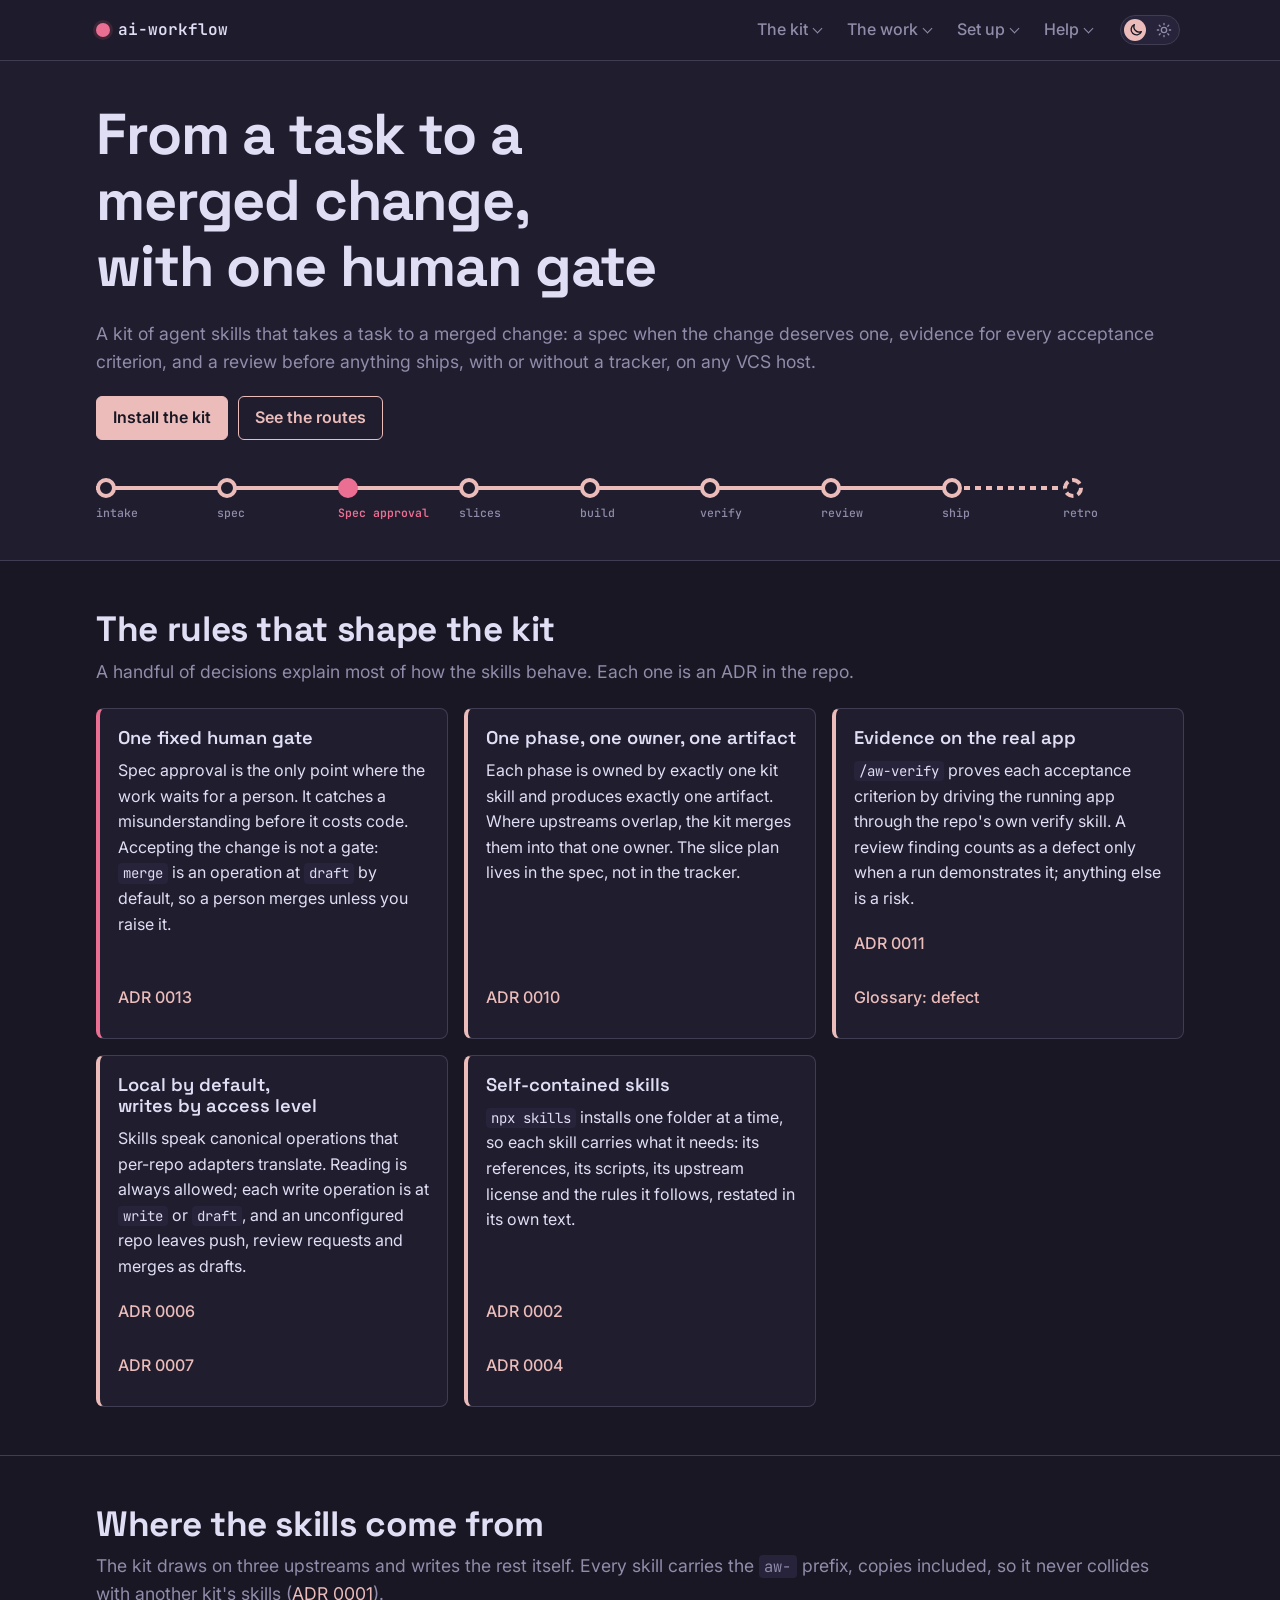
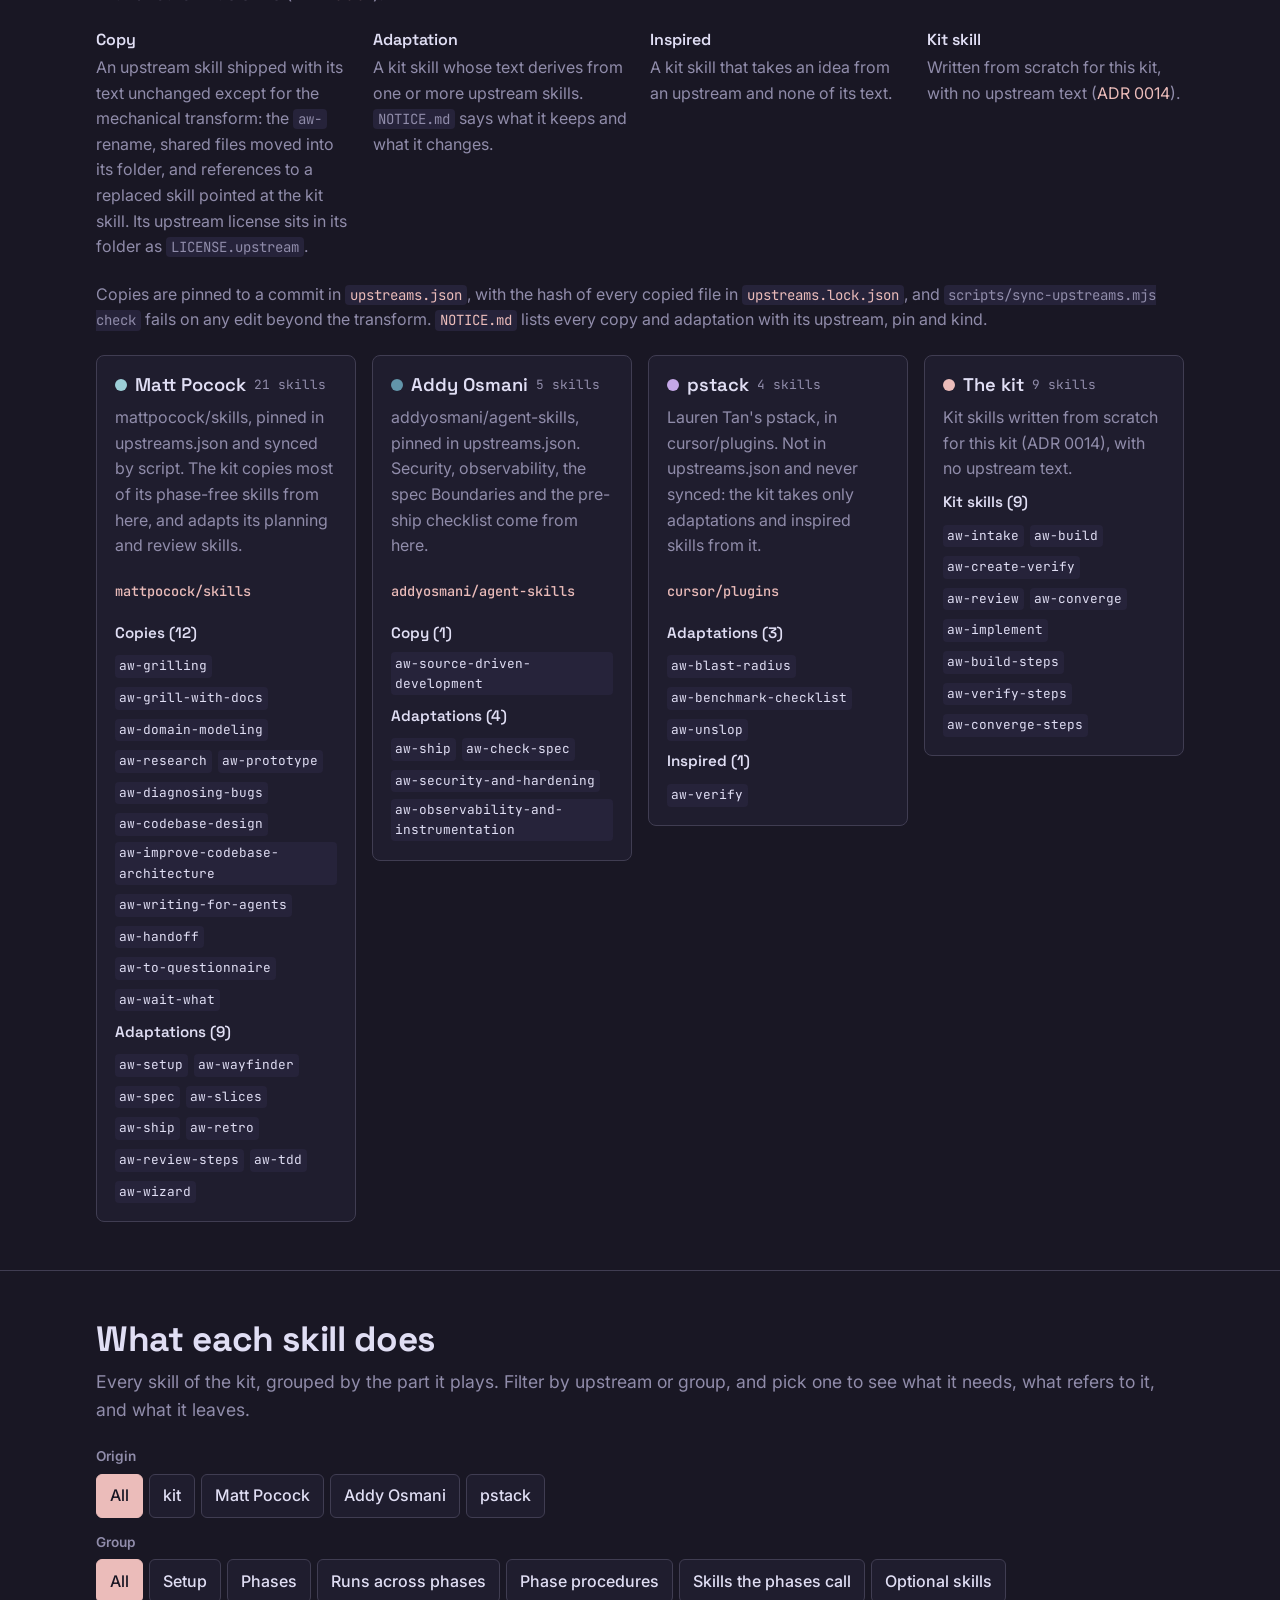
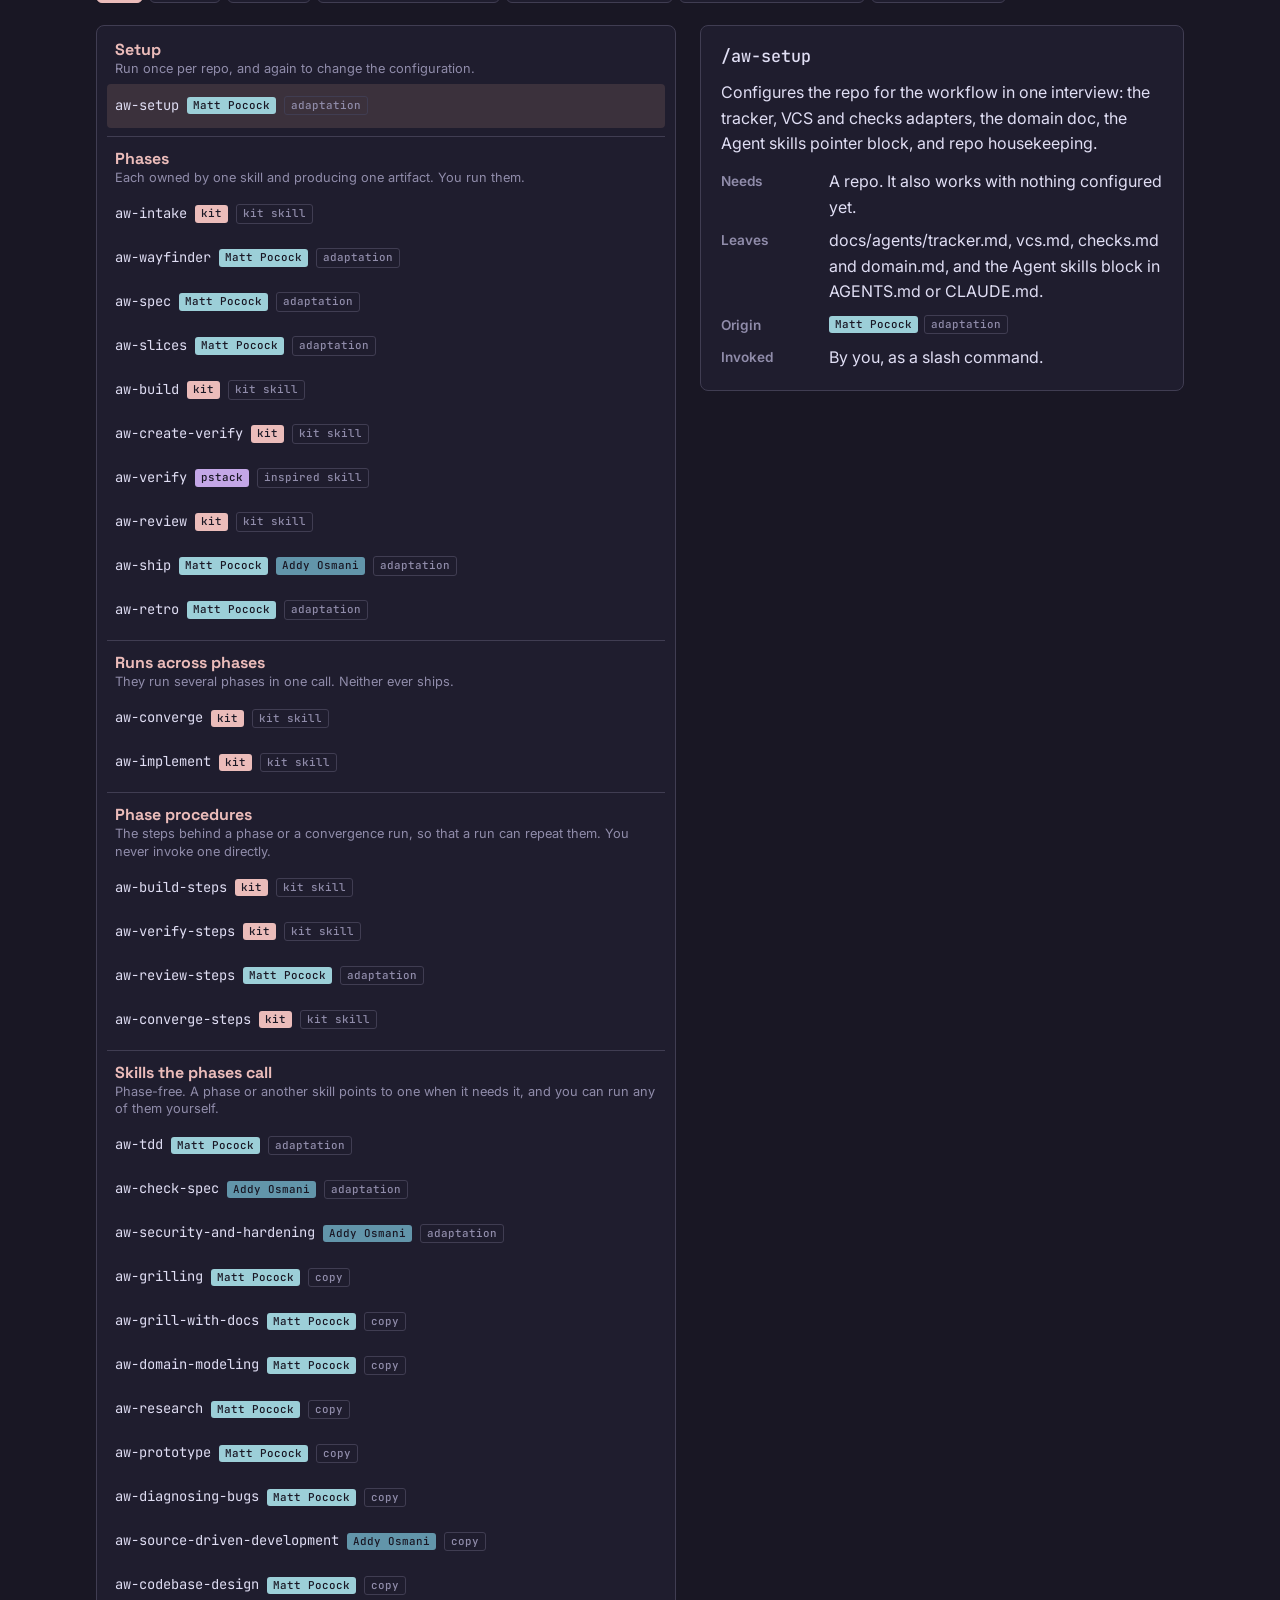
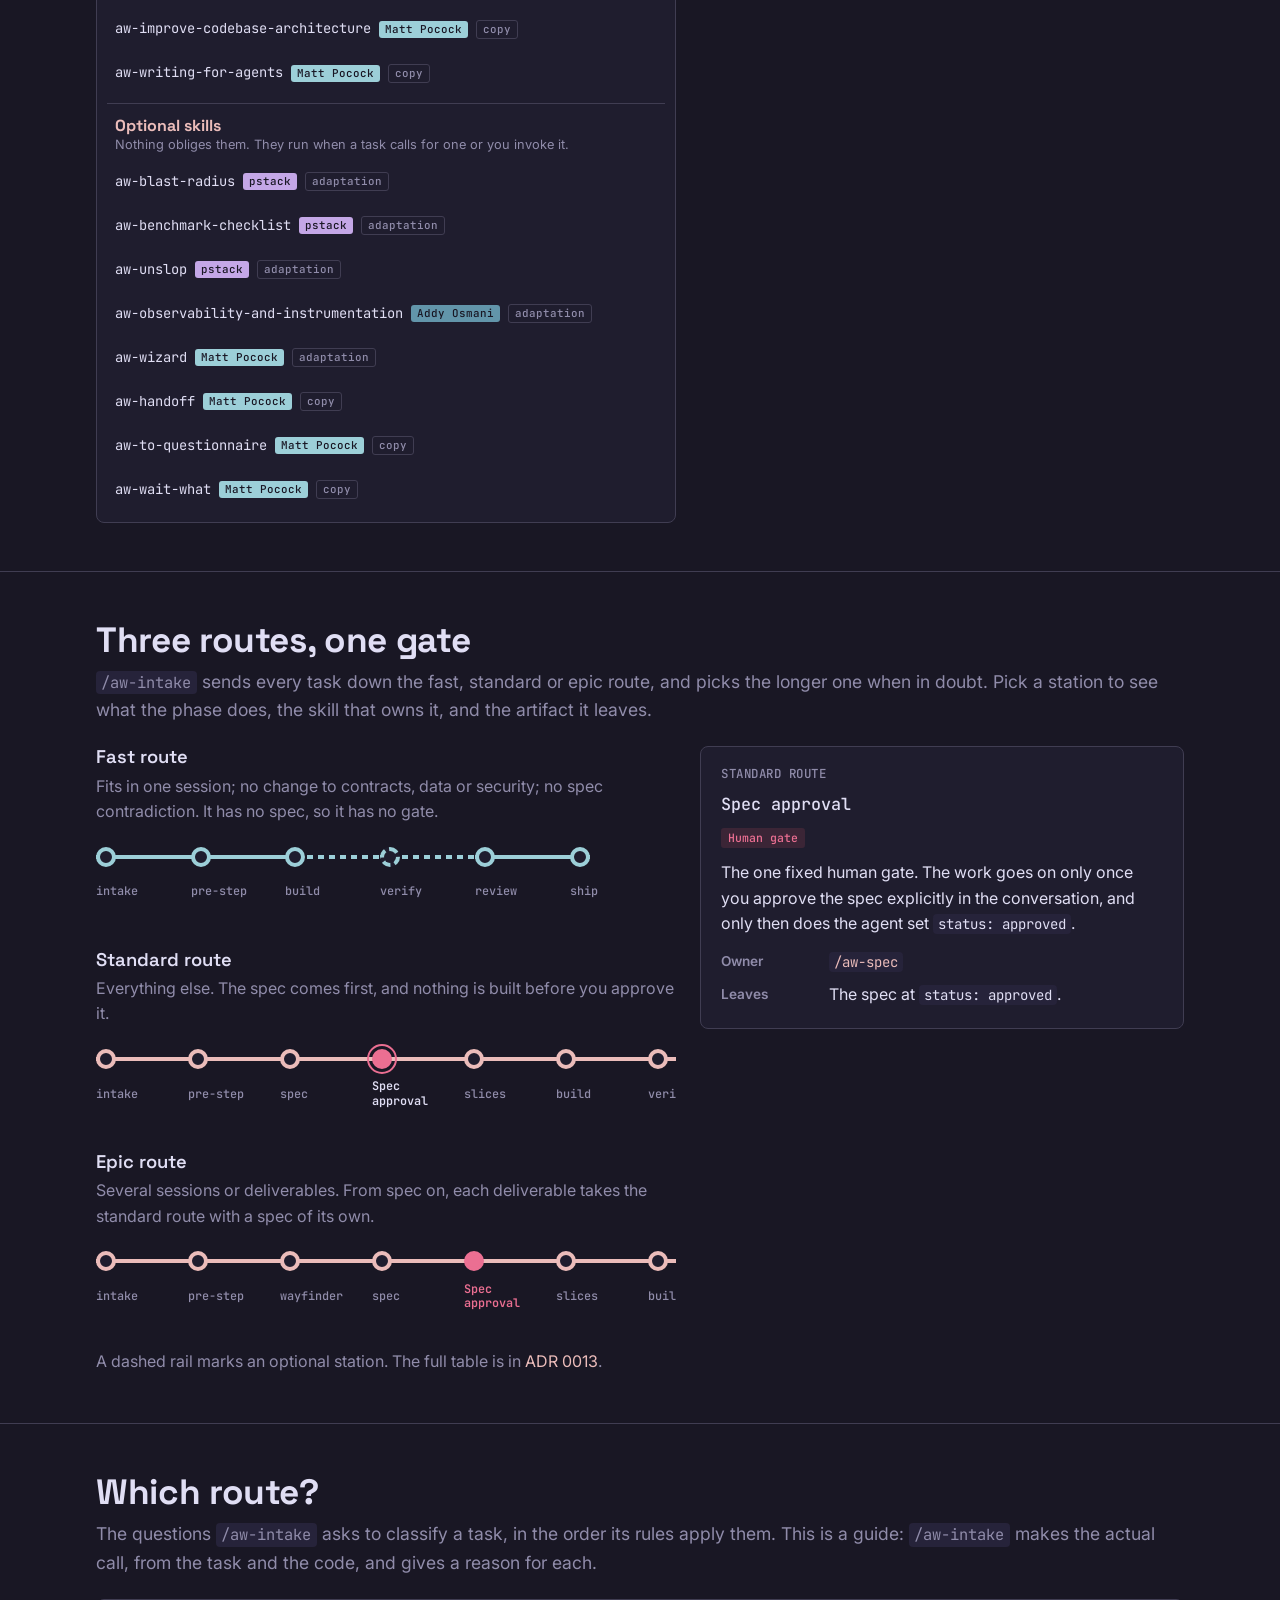
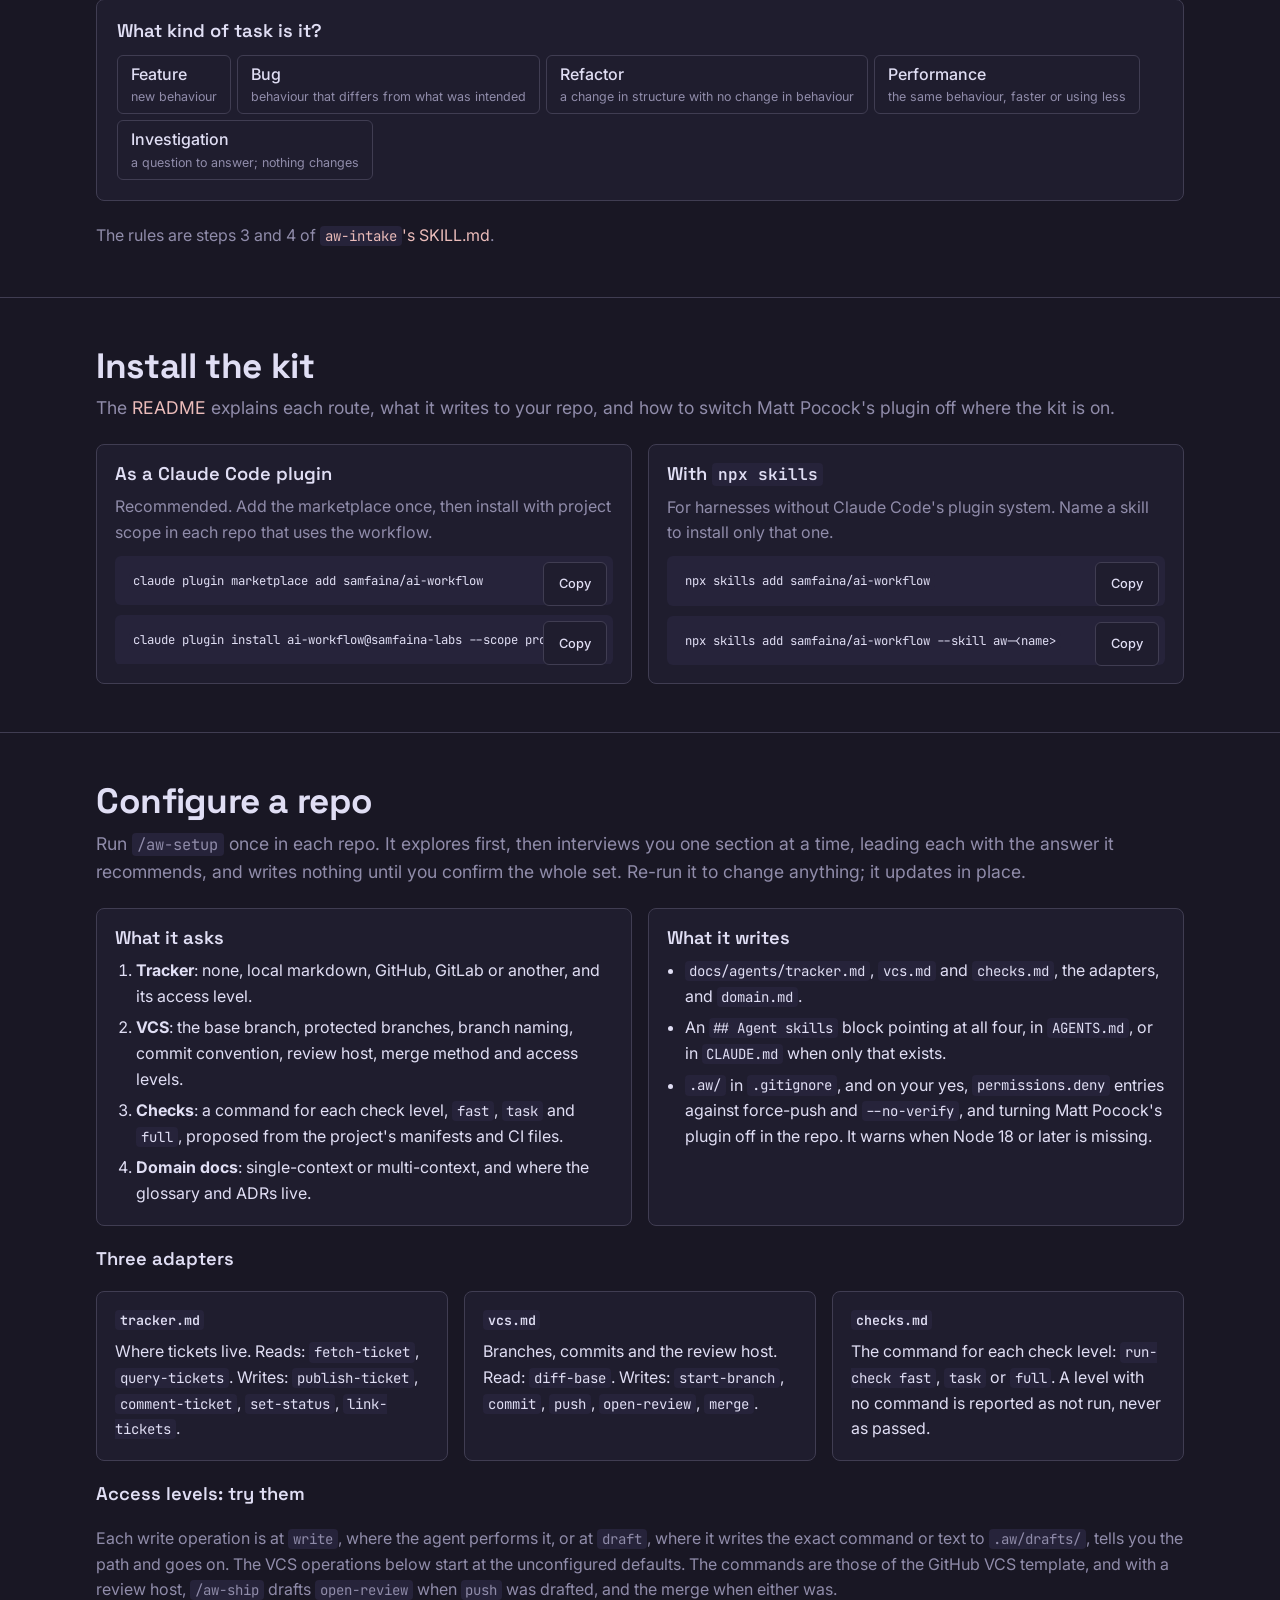
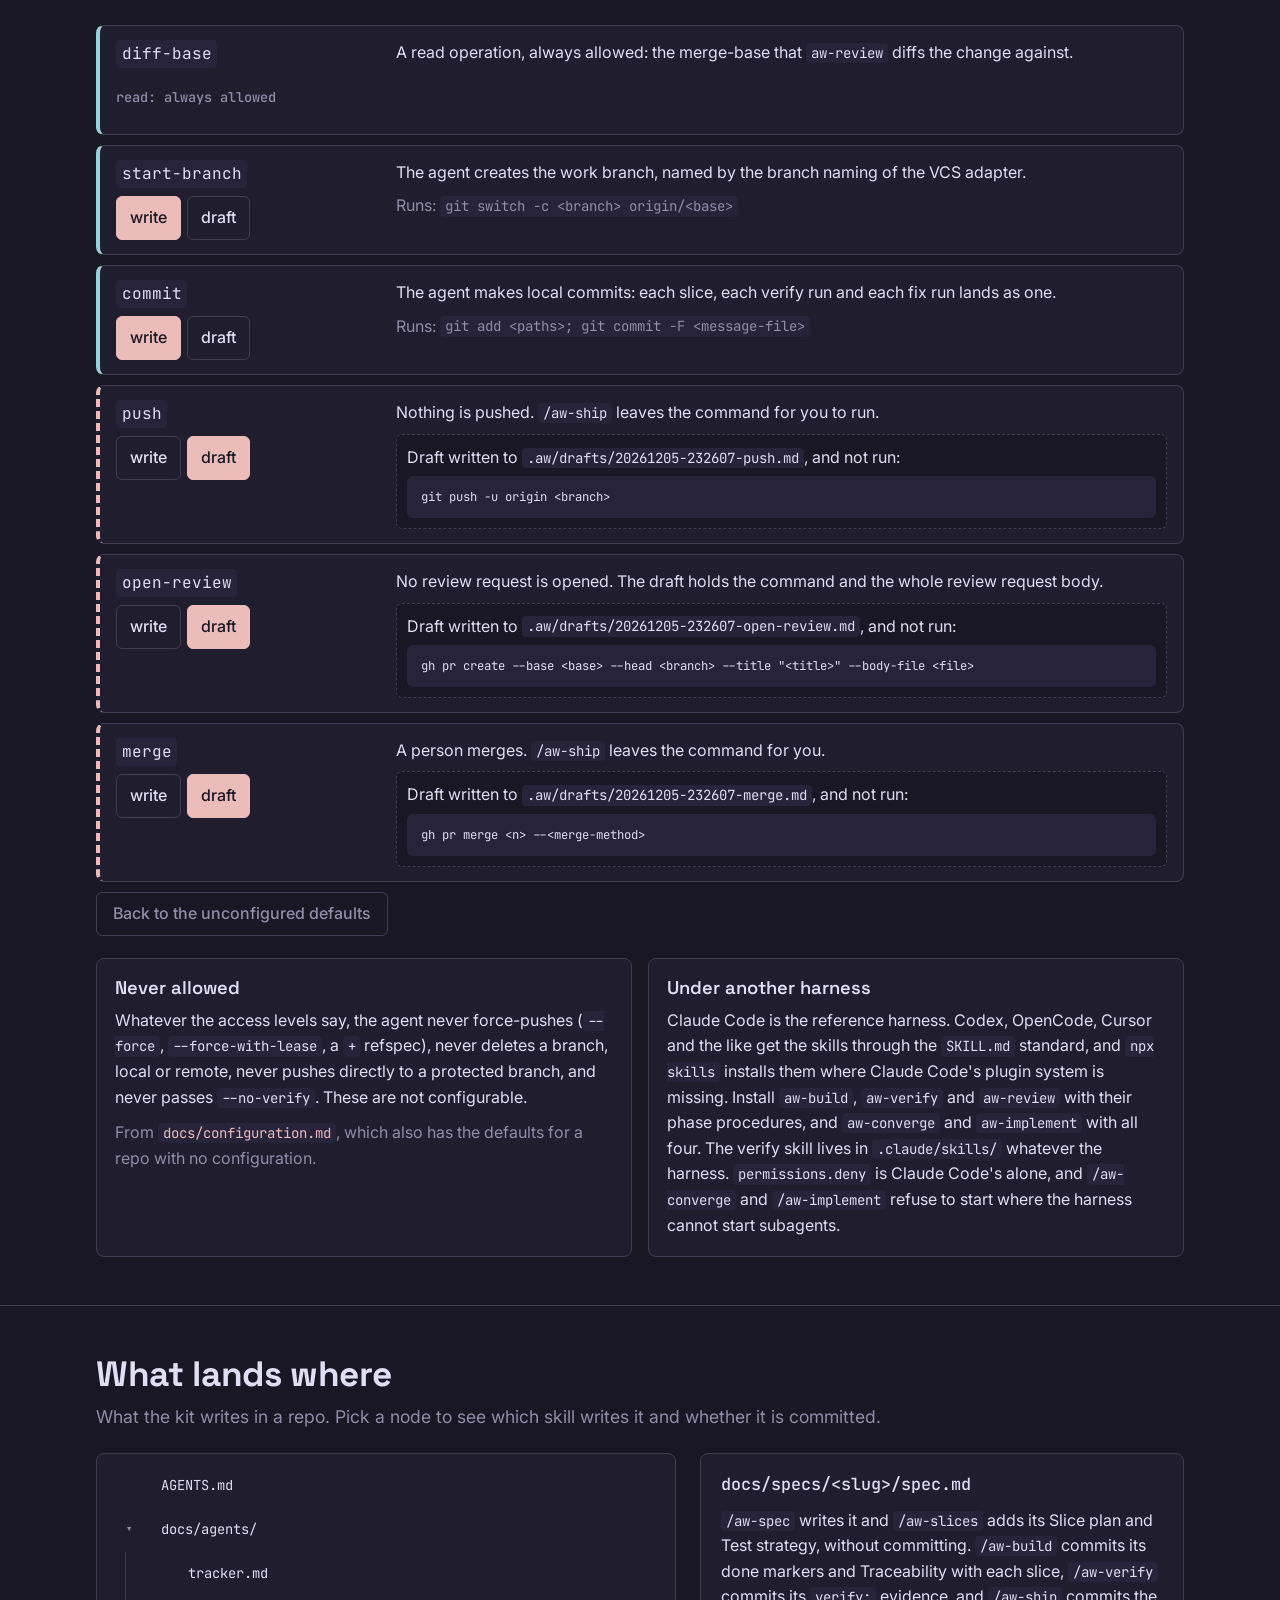
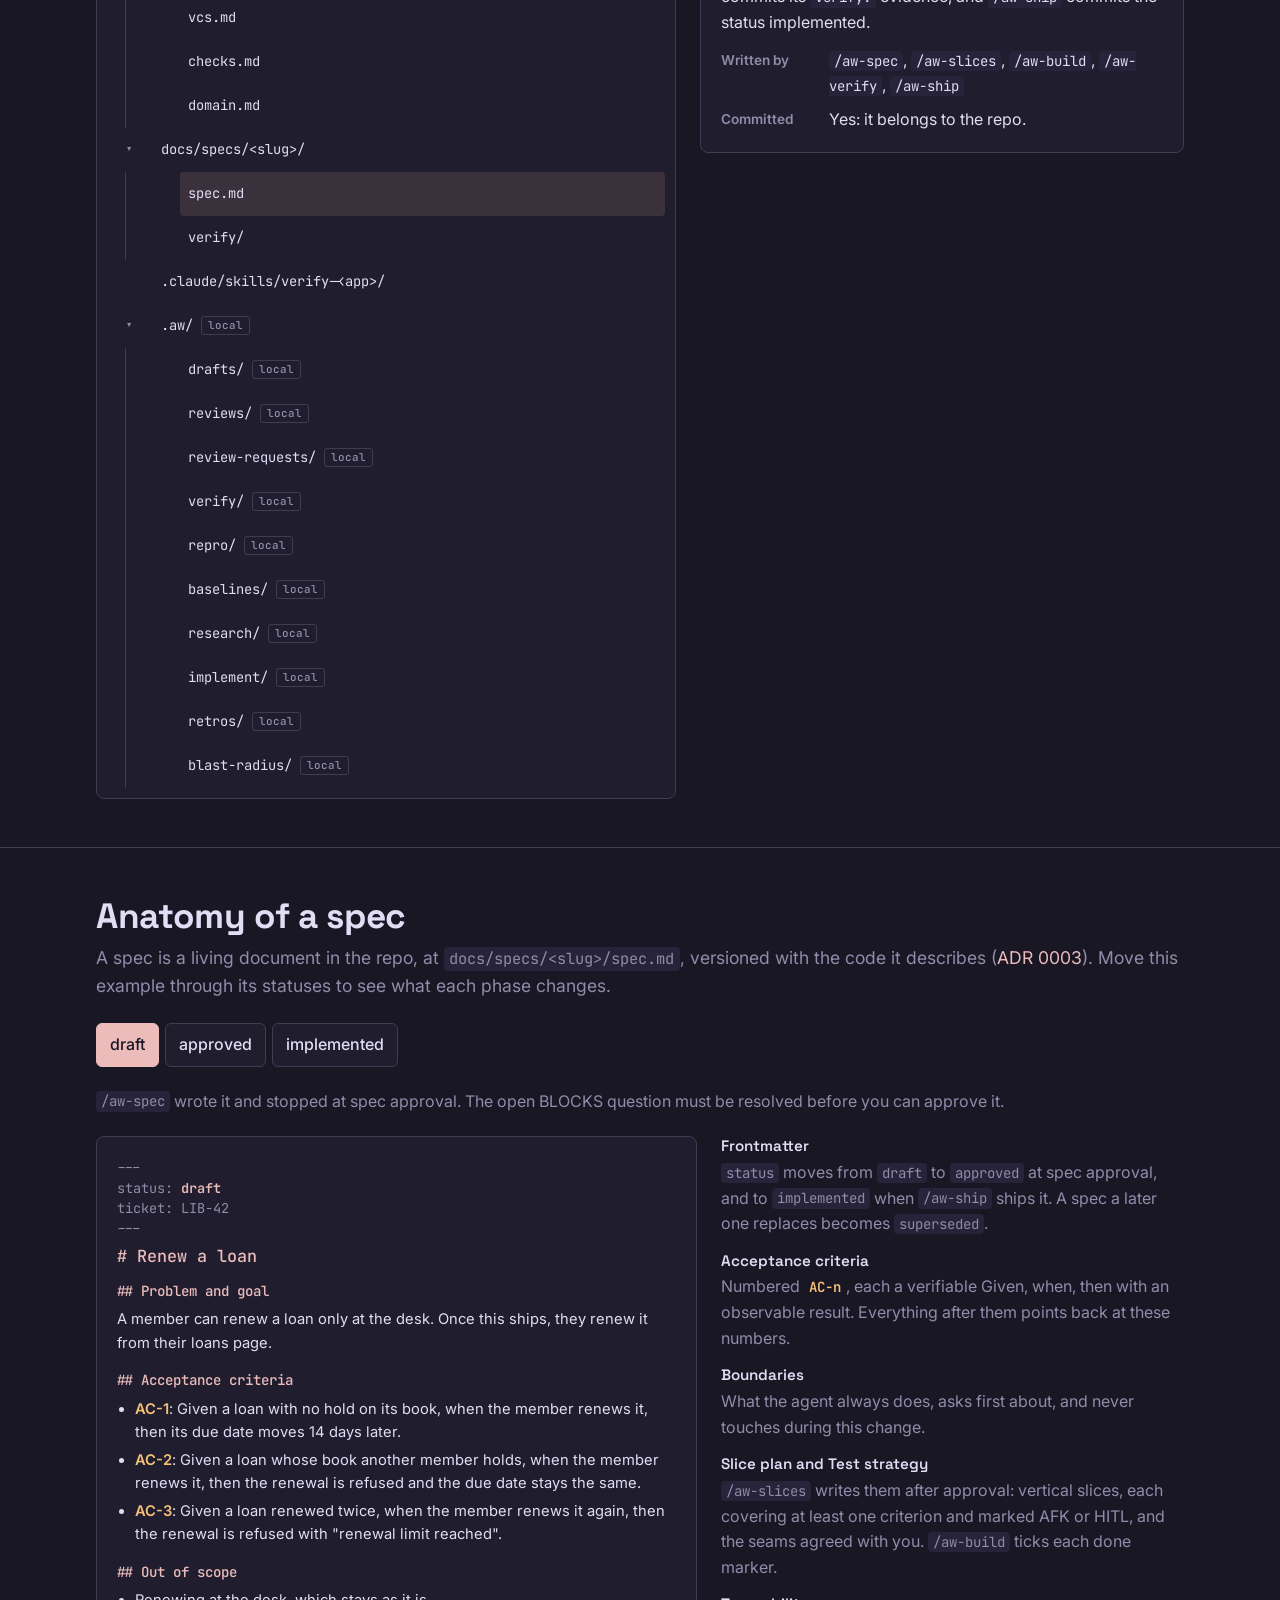
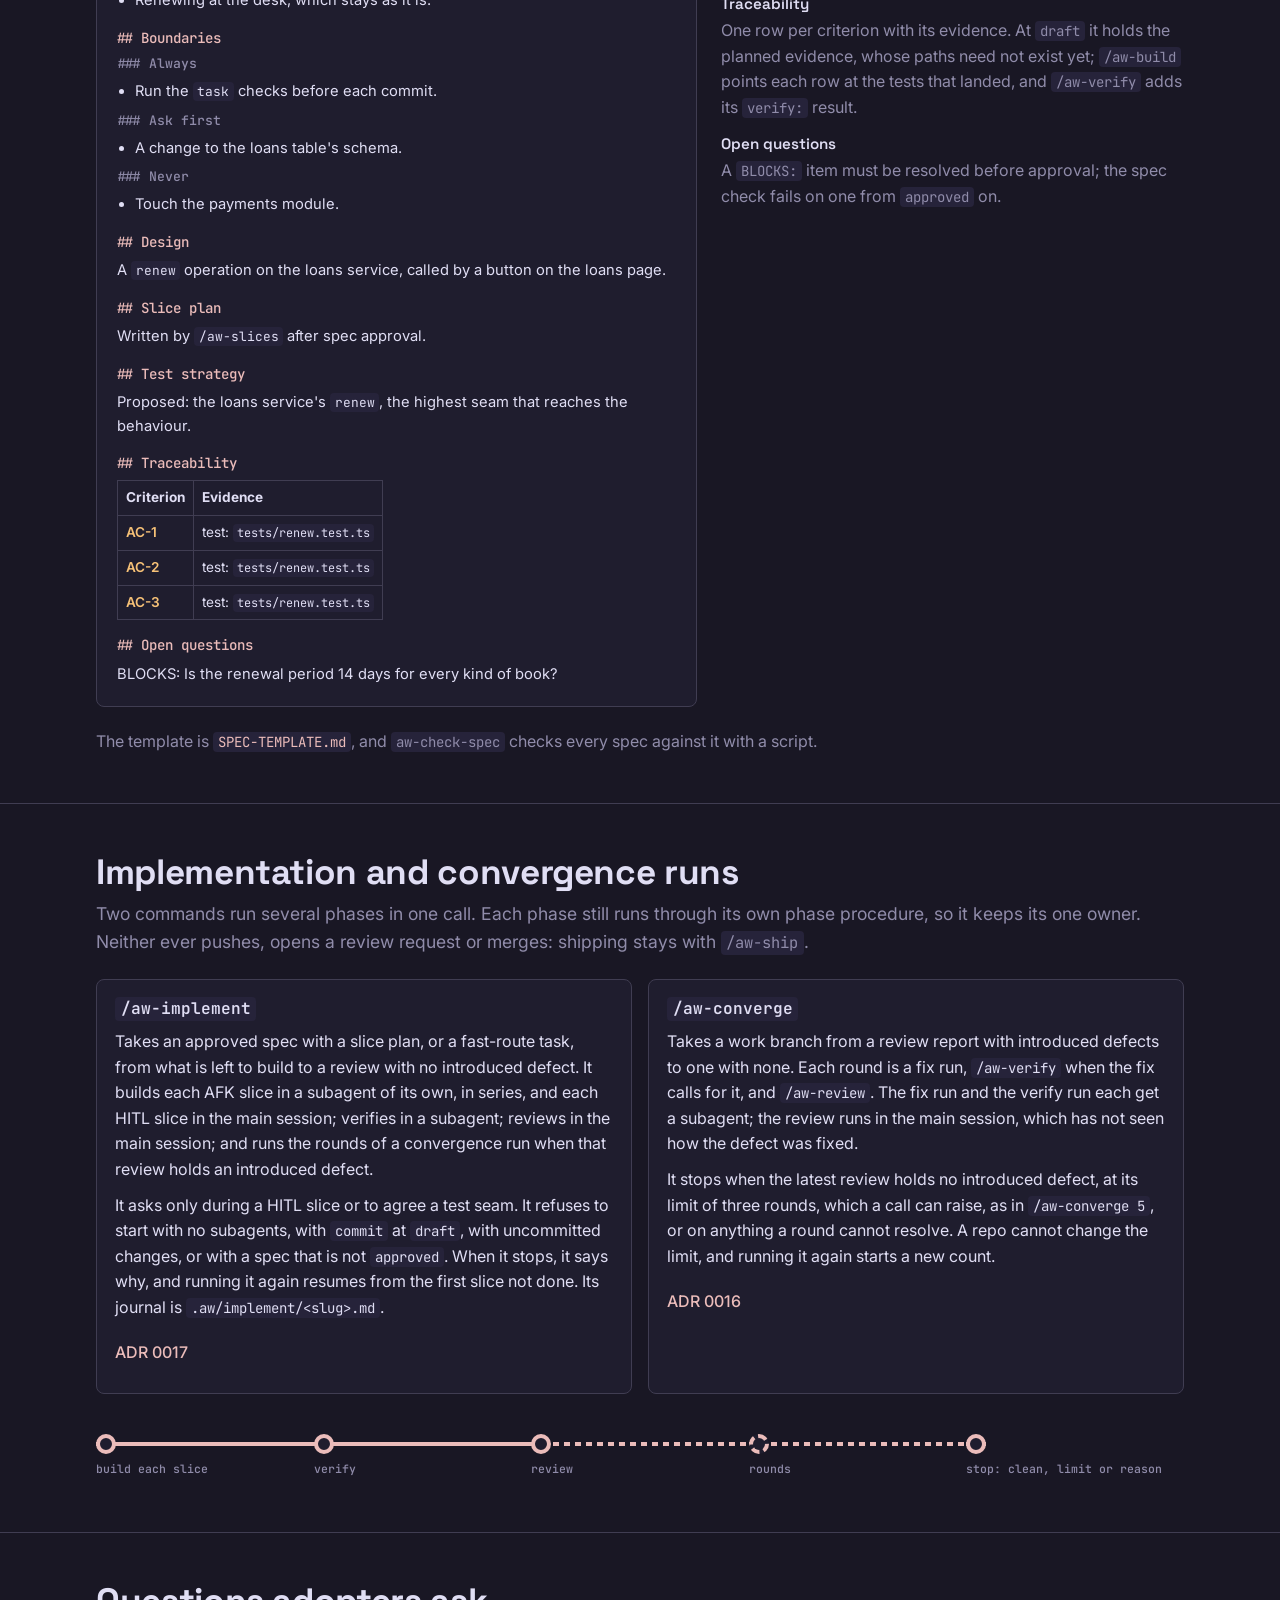
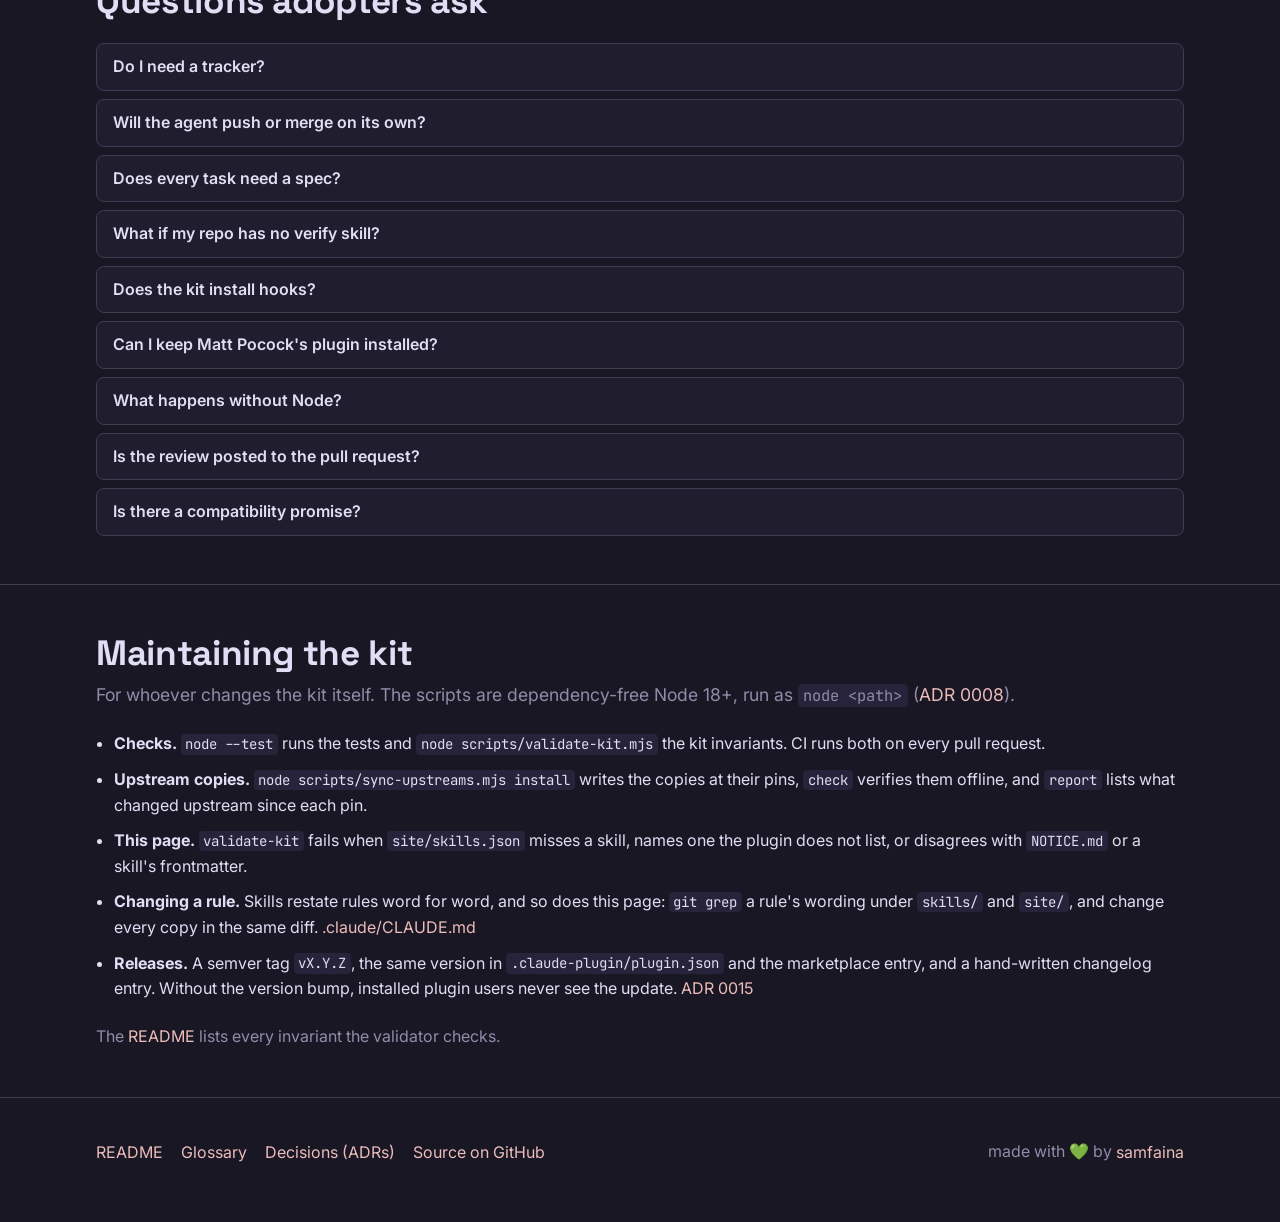
==== commit c2a56830: "fix(site): no null text, menus inside the page, full-width text, one command per copy block - Empty " ====
--- a/site/index.html
+++ b/site/index.html
@@ -225,10 +225,13 @@
     <div class="install">
       <article>
         <h3>As a Claude Code plugin</h3>
-        <p class="muted">Recommended. Install with project scope in each repo that uses the workflow.</p>
+        <p class="muted">Recommended. Add the marketplace once, then install with project scope in each repo that uses the workflow.</p>
         <div class="copyable">
-<pre class="block"><code>claude plugin marketplace add samfaina/ai-workflow
-claude plugin install ai-workflow@samfaina-labs --scope project</code></pre>
+<pre class="block"><code>claude plugin marketplace add samfaina/ai-workflow</code></pre>
+          <button class="copy" type="button">Copy</button>
+        </div>
+        <div class="copyable">
+<pre class="block"><code>claude plugin install ai-workflow@samfaina-labs --scope project</code></pre>
           <button class="copy" type="button">Copy</button>
         </div>
       </article>
@@ -493,6 +496,7 @@
       <li><a href="https://github.com/samfaina/ai-workflow/tree/main/docs/adr">Decisions (ADRs)</a></li>
       <li><a href="https://github.com/samfaina/ai-workflow">Source on GitHub</a></li>
     </ul>
+    <p class="made">made with <span role="img" aria-label="love">💚</span> by <a href="https://github.com/samfaina">samfaina</a></p>
   </div>
 </footer>
 
--- a/site/site.css
+++ b/site/site.css
@@ -57,7 +57,7 @@
 :focus-visible { outline: 3px solid var(--line); outline-offset: 2px; border-radius: 4px; }
 
 .wrap { max-width: 1120px; margin-inline: auto; padding-inline: 16px; }
-.lead { font-size: 1.1rem; color: var(--soft); max-width: 62ch; }
+.lead { font-size: 1.1rem; color: var(--soft); }
 .muted { color: var(--soft); }
 
 /* The bar on top, pinned while the page scrolls: the kit's name, the section
@@ -79,6 +79,8 @@
 .group-btn.current { color: var(--line); }
 .menu { display: none; position: absolute; top: calc(100% + 8px); left: 0; min-width: 260px; padding: 8px; background: var(--panel); border: 1px solid var(--rule); border-radius: 10px; box-shadow: 0 12px 32px var(--shadow); }
 .group-btn[aria-expanded="true"] + .menu { display: block; }
+/* The last two menus open leftwards, so they never cross the page's edge. */
+.group:nth-last-child(-n + 2) .menu { left: auto; right: 0; }
 .group-name { display: none; }
 .menu ul { list-style: none; margin: 0; padding: 0; display: grid; gap: 2px; }
 .menu a { display: grid; gap: 2px; min-height: 44px; padding: 8px 10px; border-radius: 6px; color: var(--ink); font-weight: 500; }
@@ -209,13 +211,15 @@
 .line li:last-child button::before { right: calc(100% - 20px); }
 .line button::after { content: ""; box-sizing: border-box; position: absolute; top: 4px; left: 0; width: 20px; height: 20px; border-radius: 50%; background: var(--panel); border: 4px solid var(--rail); }
 .line button:hover { color: var(--ink); }
-/* The selected station: the same mark on every station, the gate included, a
-   bar under its label in the route's own colour and a filled circle. */
-.line button[aria-current="true"] { color: var(--ink); font-weight: 600; box-shadow: inset 0 -3px 0 var(--rail); }
-.line button[aria-current="true"]::after { background: var(--rail); }
+/* The selected station: the same mark on every station, the gate included,
+   and no background: its label in ink, and a ring around its circle in the
+   route's own colour. */
+.line button[aria-current="true"] { color: var(--ink); font-weight: 600; }
+.line button[aria-current="true"]::after { background: var(--rail); outline: 2px solid var(--rail); outline-offset: 3px; }
 .line .gate button { color: var(--gate); font-weight: 600; }
 .line .gate button::after { background: var(--gate-mark); border-color: var(--gate-mark); animation: gatepulse 2.2s ease-out infinite; }
-.line .gate button[aria-current="true"] { box-shadow: inset 0 -3px 0 var(--gate-mark); }
+.line .gate button[aria-current="true"] { color: var(--ink); }
+.line .gate button[aria-current="true"]::after { outline-color: var(--gate-mark); }
 /* An optional station: dashed rail into it and out of it, and a dashed circle. */
 .line li.opt button::before,
 .line li:has(+ li.opt) button::before { background: repeating-linear-gradient(90deg, var(--rail) 0 6px, transparent 6px 11px); }
@@ -224,7 +228,7 @@
 .miniline li:has(+ li.opt)::before { background: repeating-linear-gradient(90deg, var(--line-mark) 0 6px, transparent 6px 11px); }
 
 /* Which route? */
-.wizard { background: var(--panel); border: 1px solid var(--rule); border-radius: 8px; padding: 20px; display: grid; gap: 14px; max-width: 760px; min-width: 0; }
+.wizard { background: var(--panel); border: 1px solid var(--rule); border-radius: 8px; padding: 20px; display: grid; gap: 14px; min-width: 0; }
 .wizard h3:focus { outline: none; }
 .wizard h3:focus-visible { outline: 3px solid var(--line); }
 .given { margin: 0; padding-left: 1.3em; display: grid; gap: 4px; font-size: .92rem; }
@@ -285,15 +289,17 @@
 .runs-line li { flex-basis: 120px; min-width: 120px; }
 
 /* FAQ. */
-.faq { display: grid; gap: 8px; max-width: 820px; }
+.faq { display: grid; gap: 8px; }
 .faq details { background: var(--panel); border: 1px solid var(--rule); border-radius: 8px; }
 .faq summary { cursor: pointer; min-height: 44px; display: flex; align-items: center; padding: 10px 16px; font-weight: 600; }
 .faq details p { padding: 0 16px 14px; }
 .faq details a { white-space: nowrap; }
 
-.maint { max-width: 820px; gap: 10px; }
+.maint { gap: 10px; }
 
 footer { padding-block: 32px 48px; }
+footer .wrap { display: flex; flex-wrap: wrap; align-items: center; justify-content: space-between; gap: 8px 24px; }
+.made { color: var(--soft); }
 footer ul { list-style: none; margin: 0; padding: 0; display: flex; flex-wrap: wrap; gap: 6px 18px; }
 footer a { display: inline-flex; align-items: center; min-height: 44px; }
 
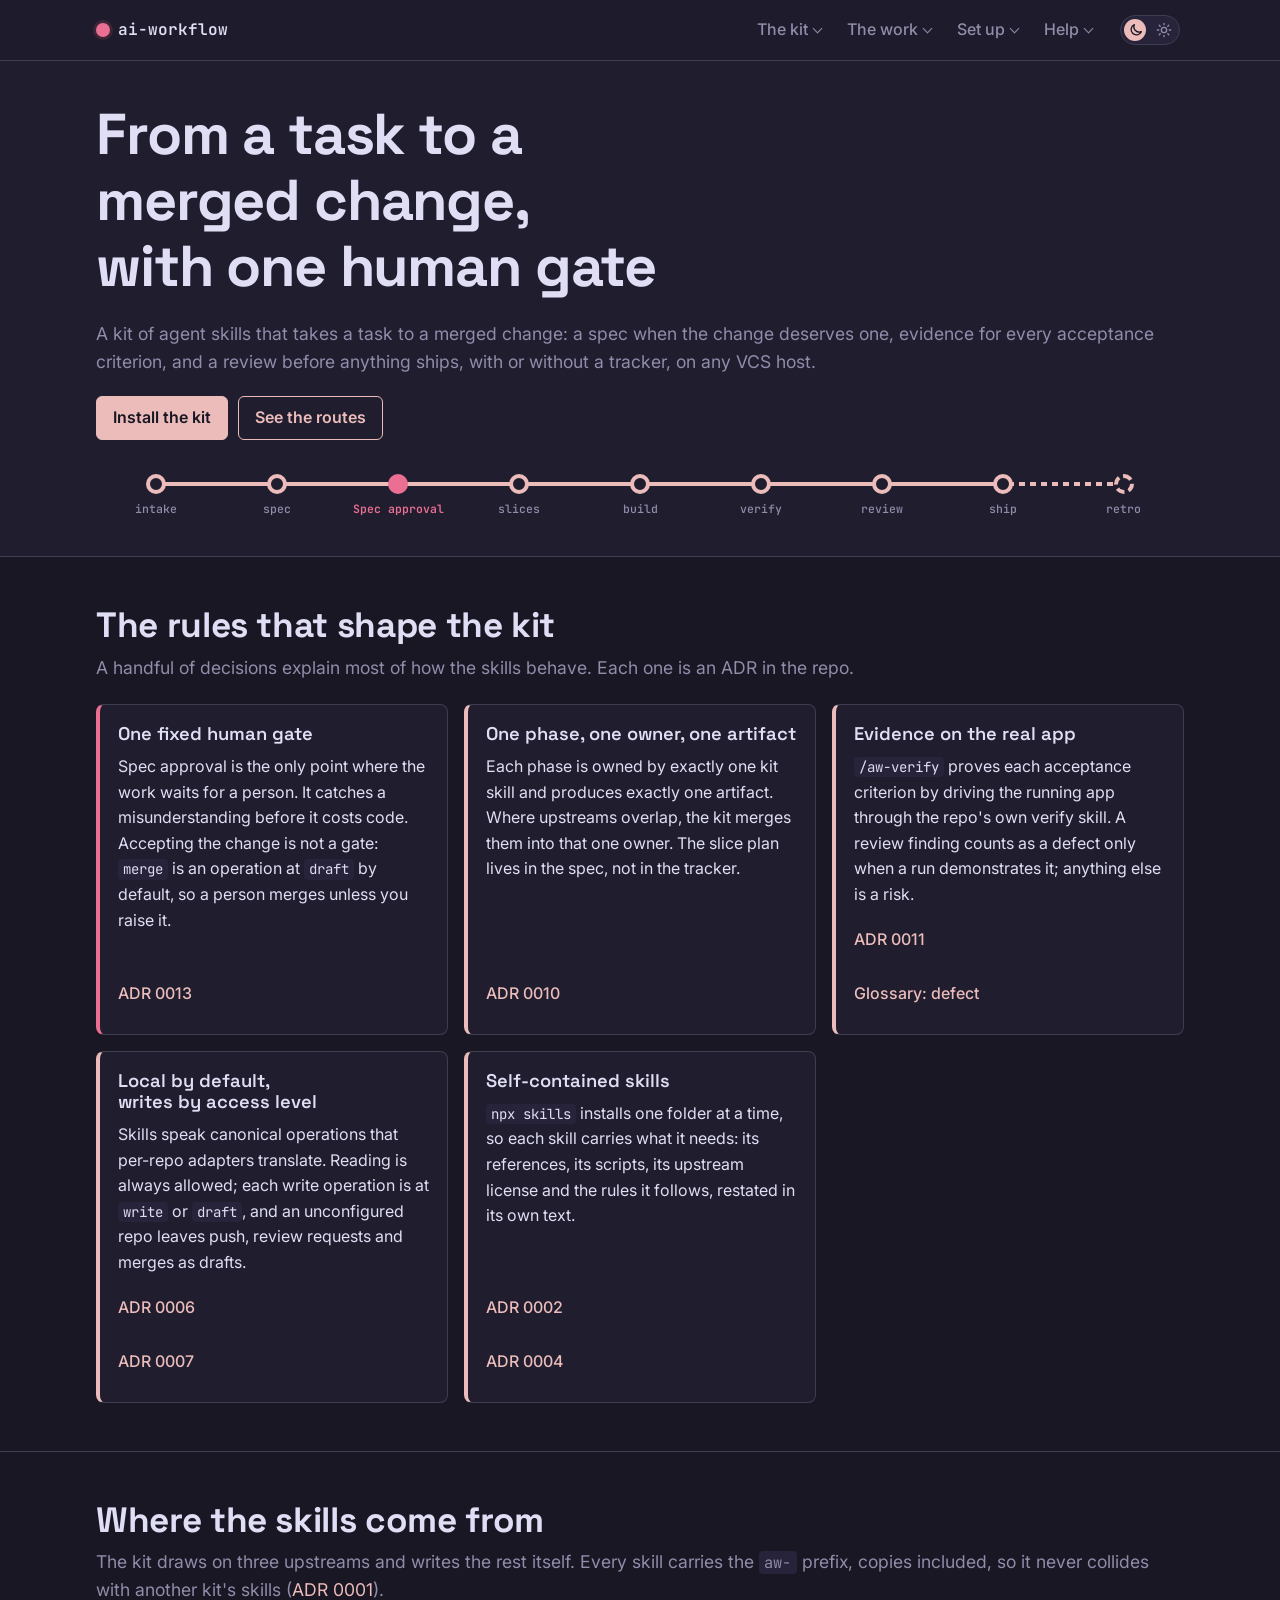
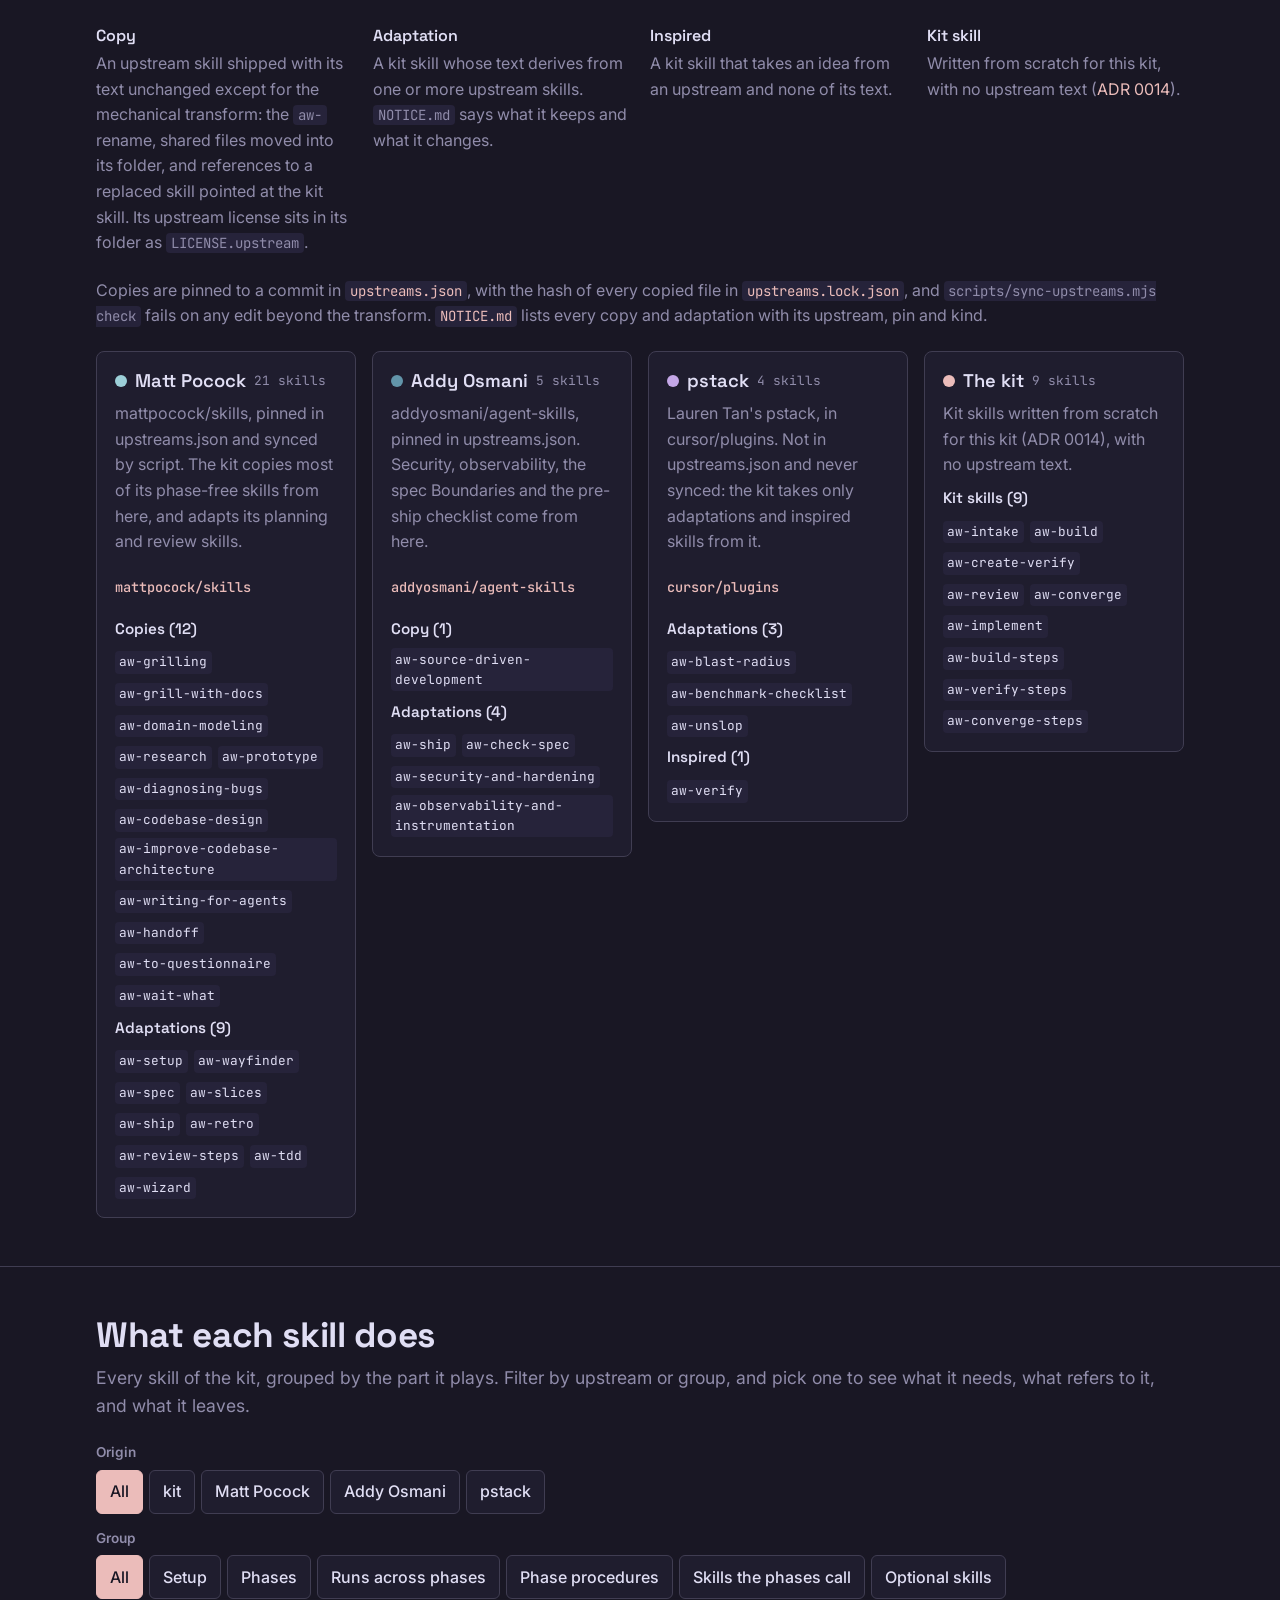
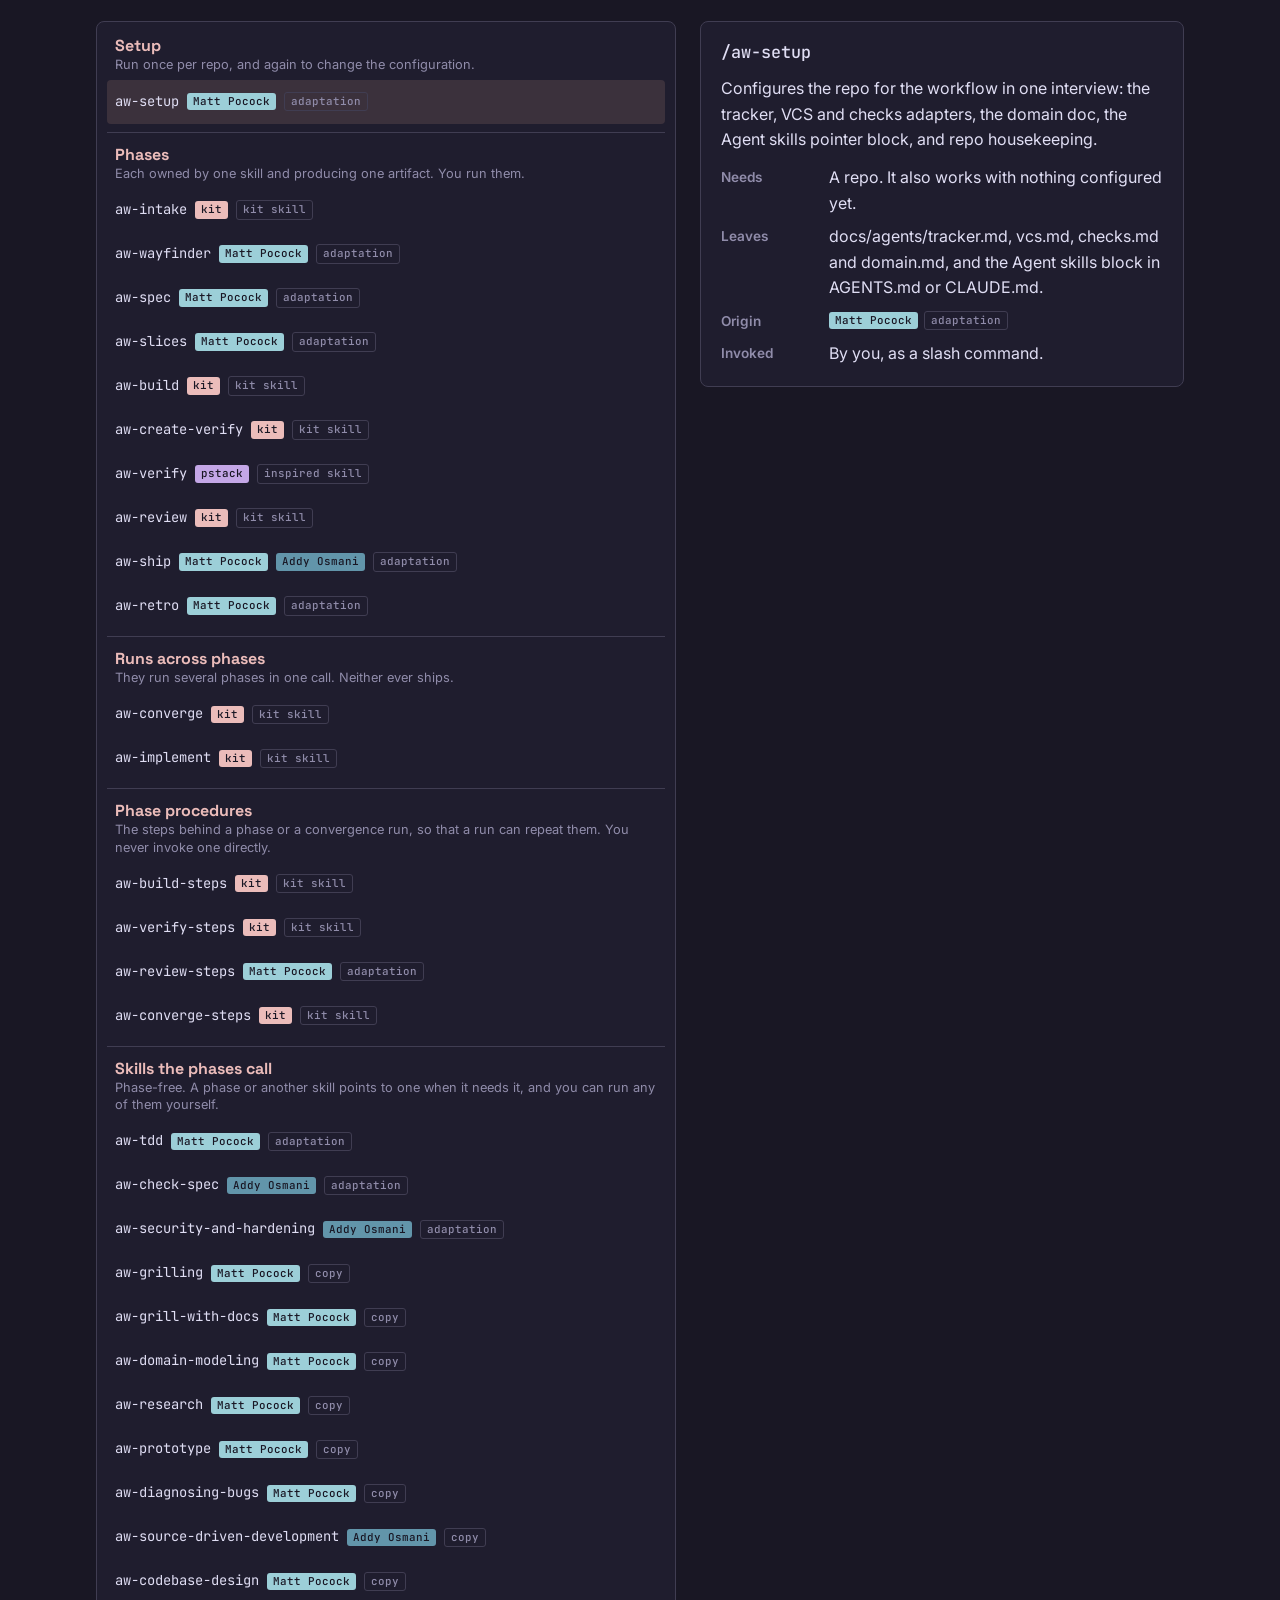
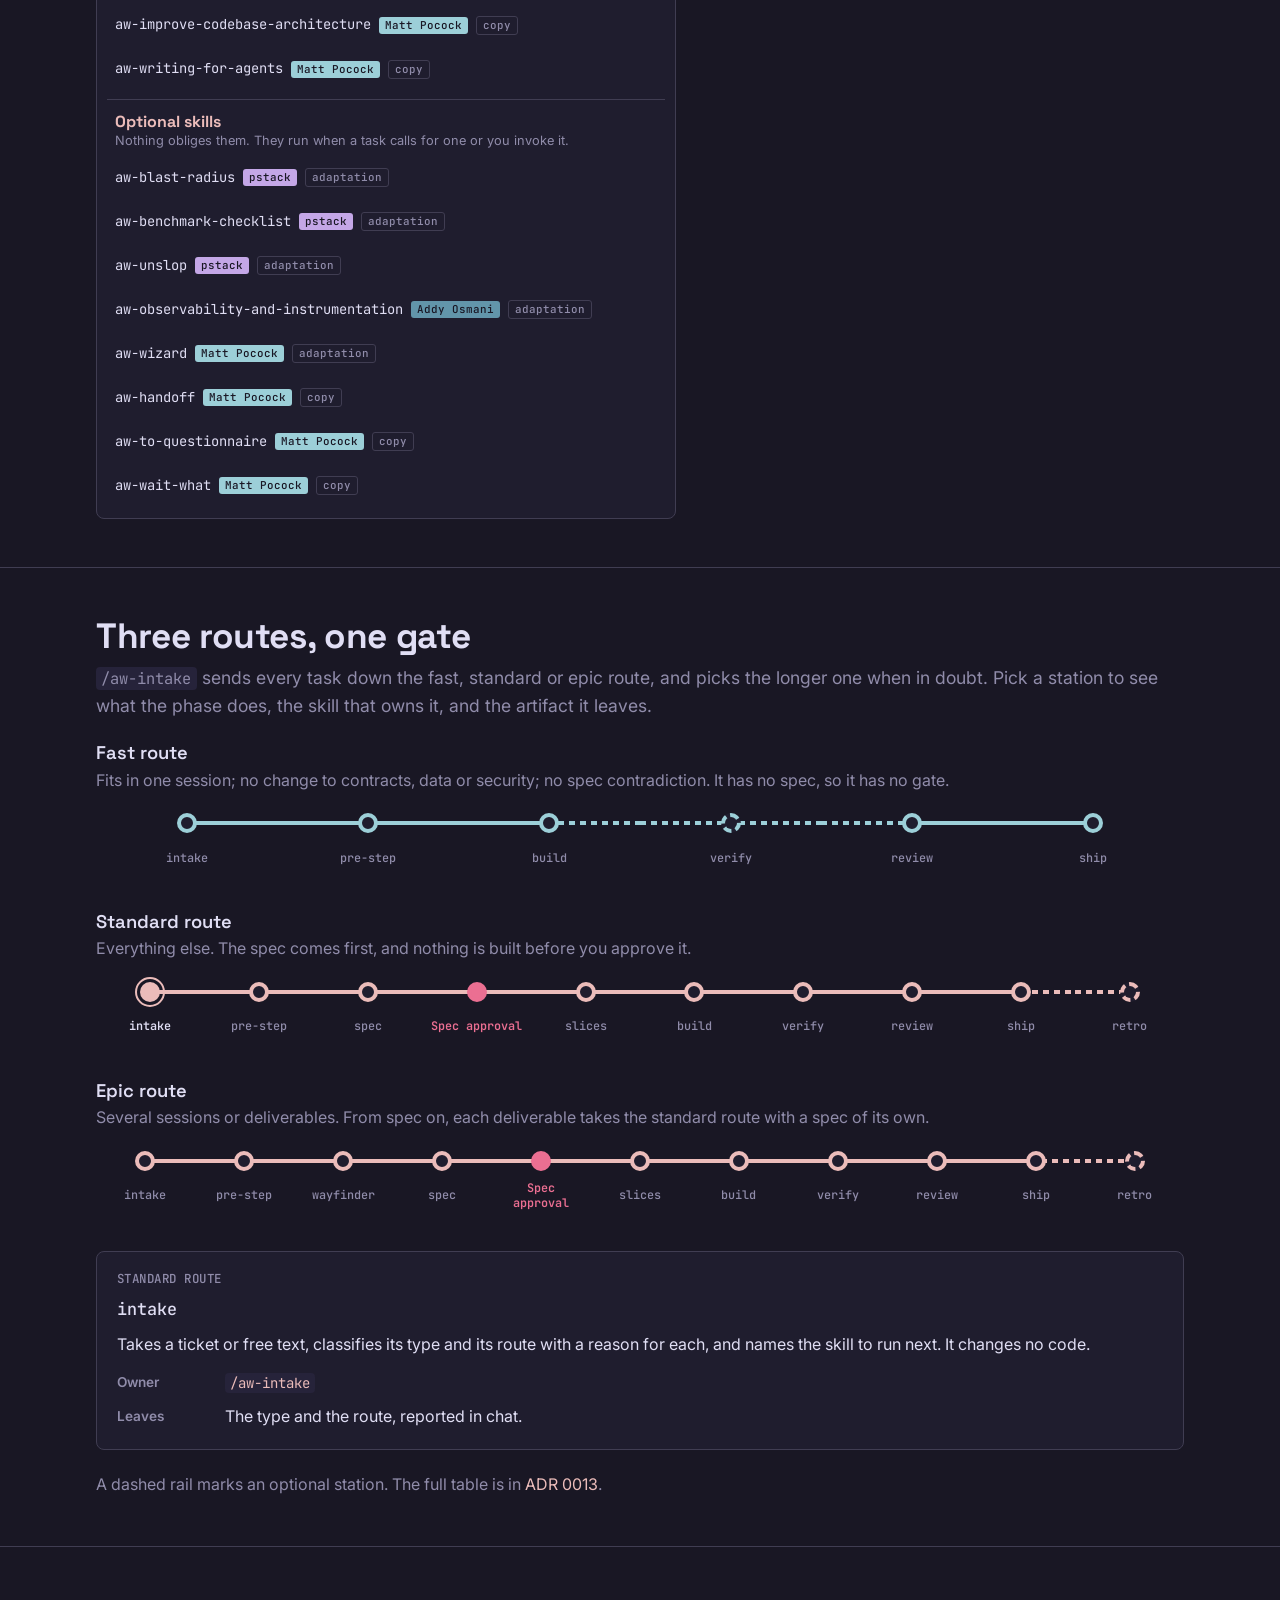
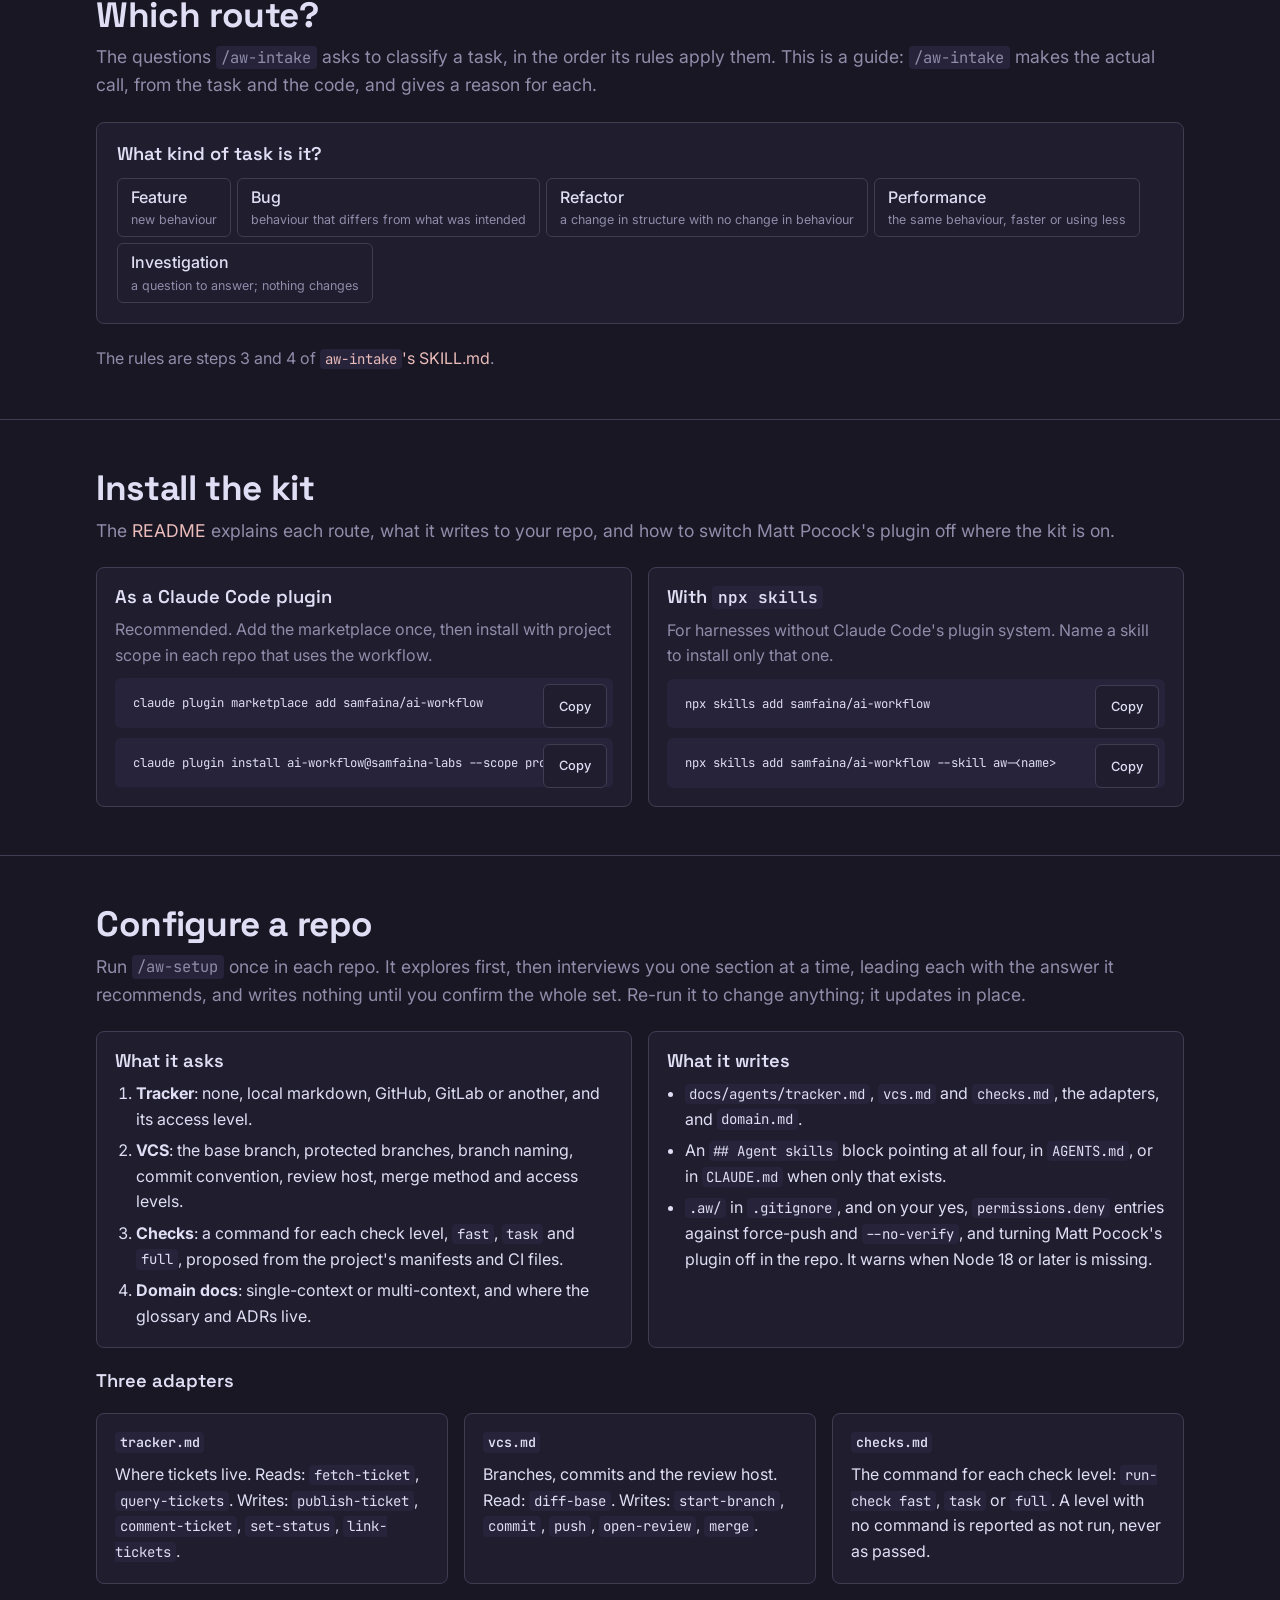
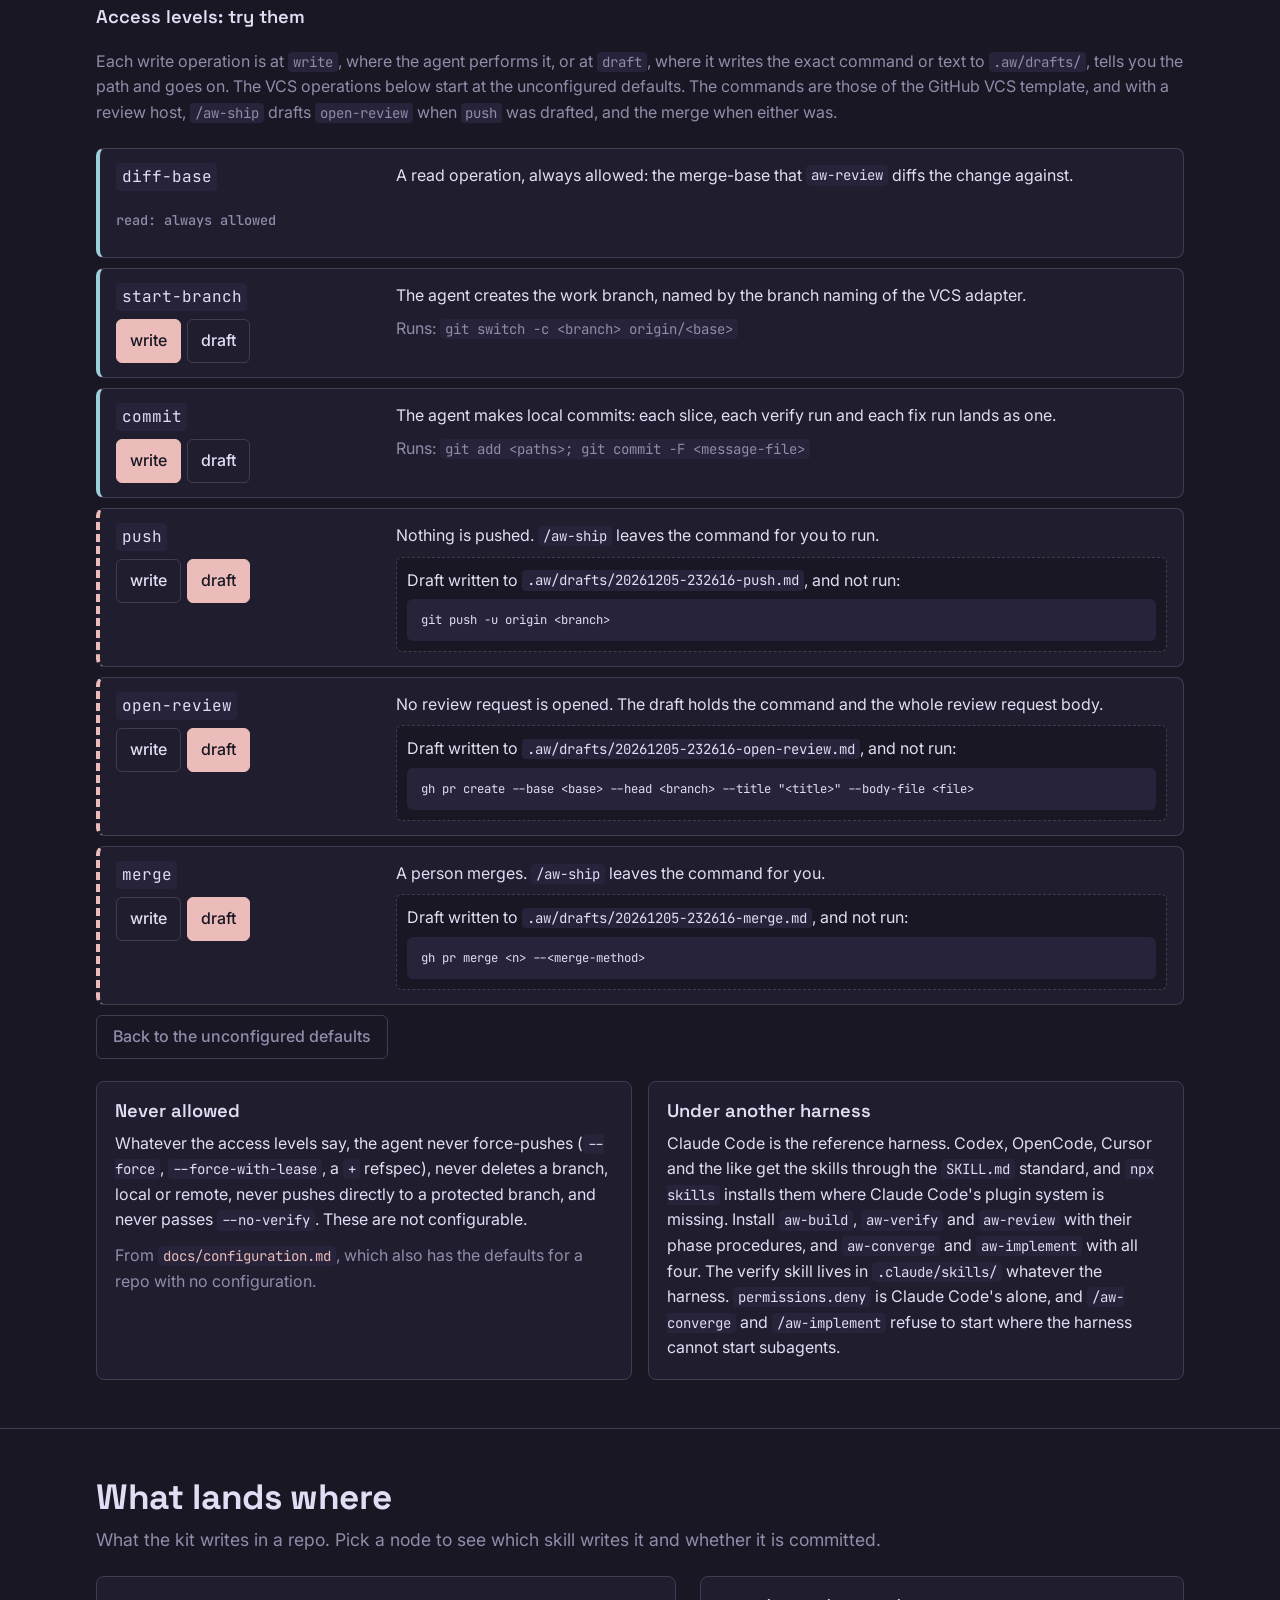
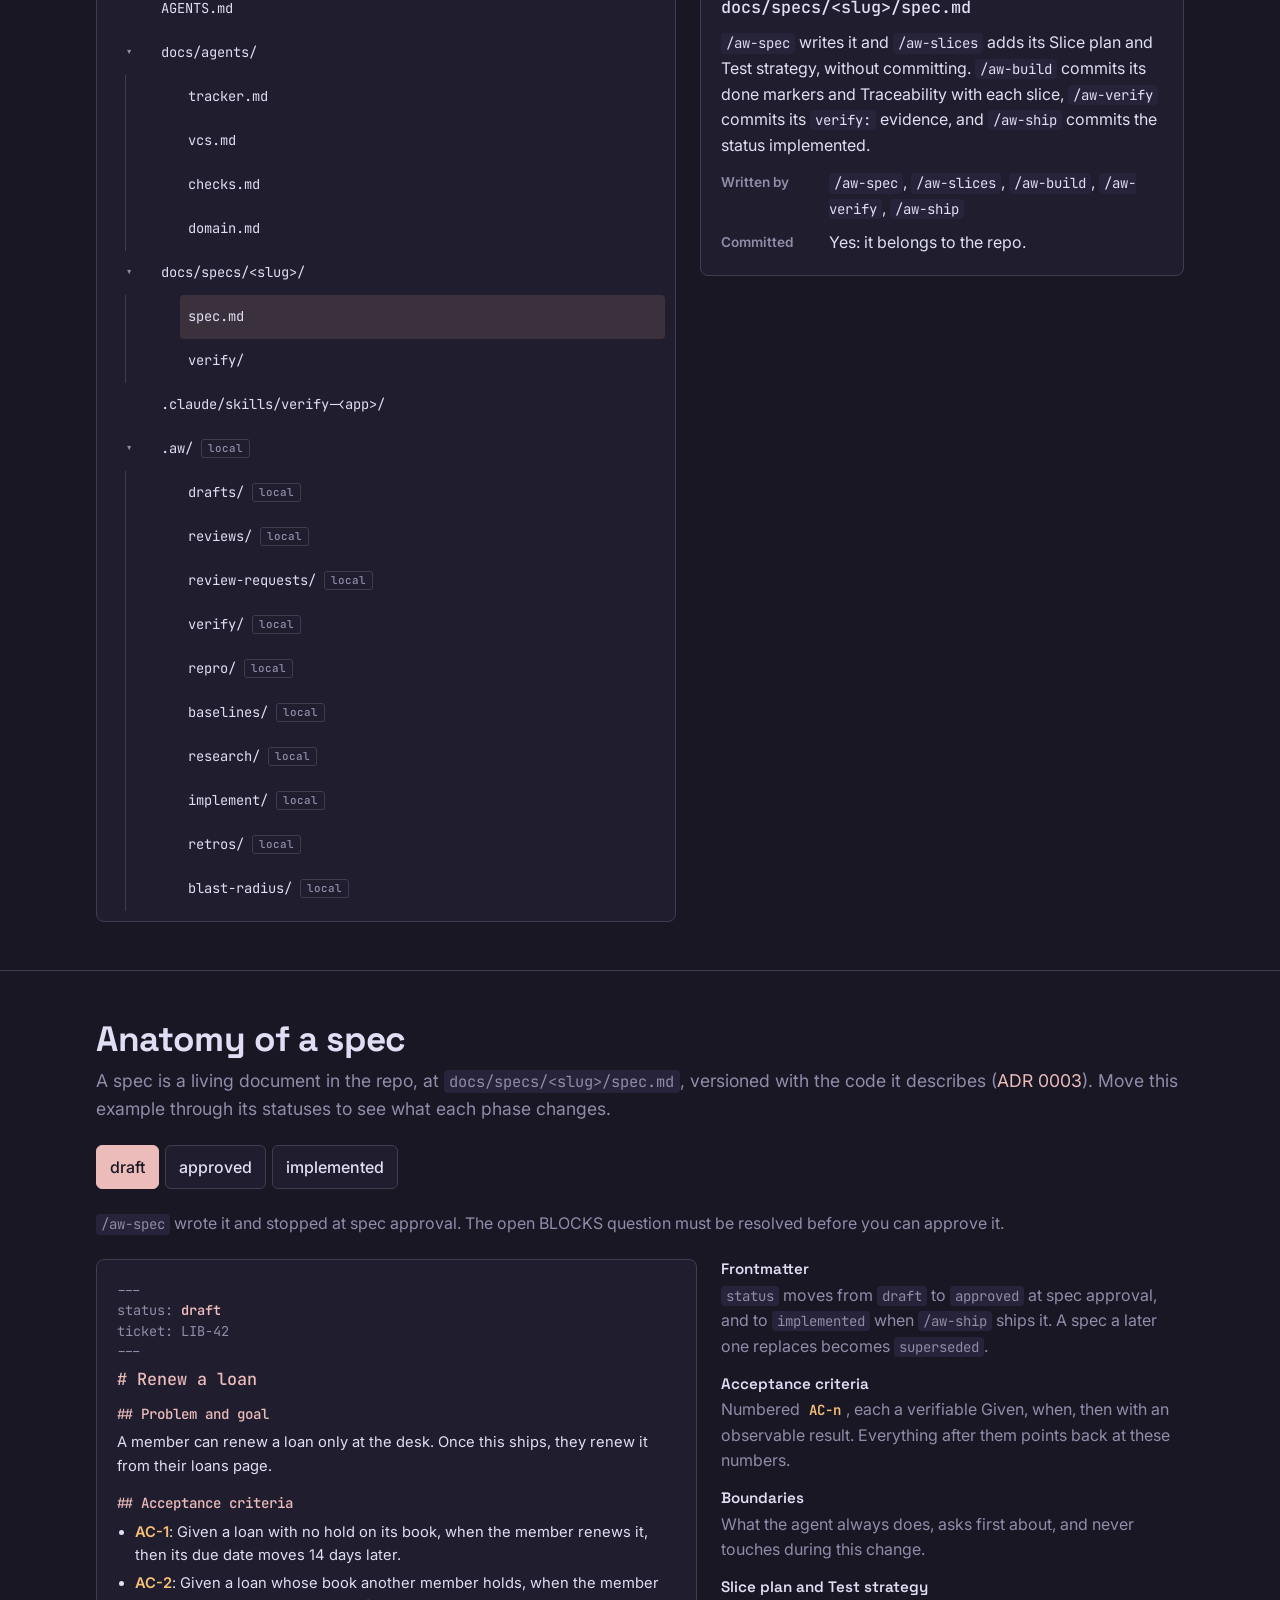
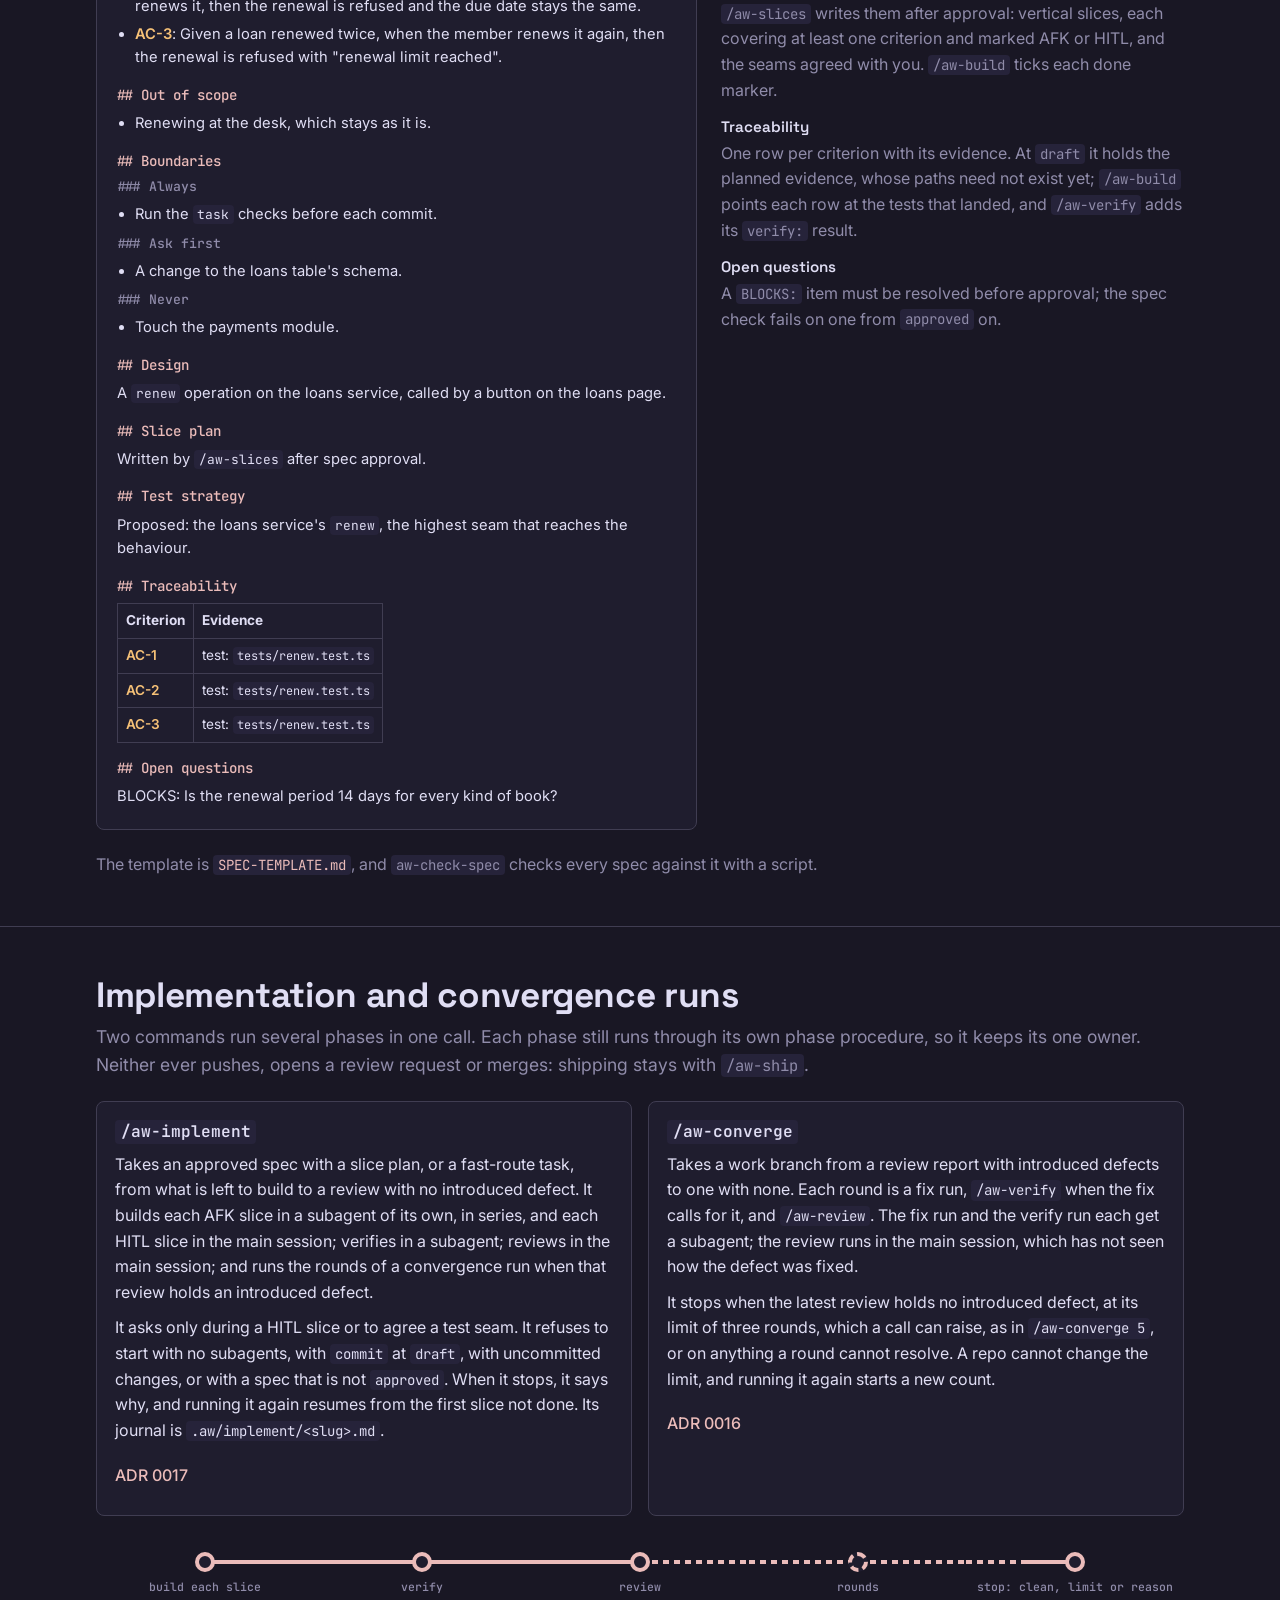
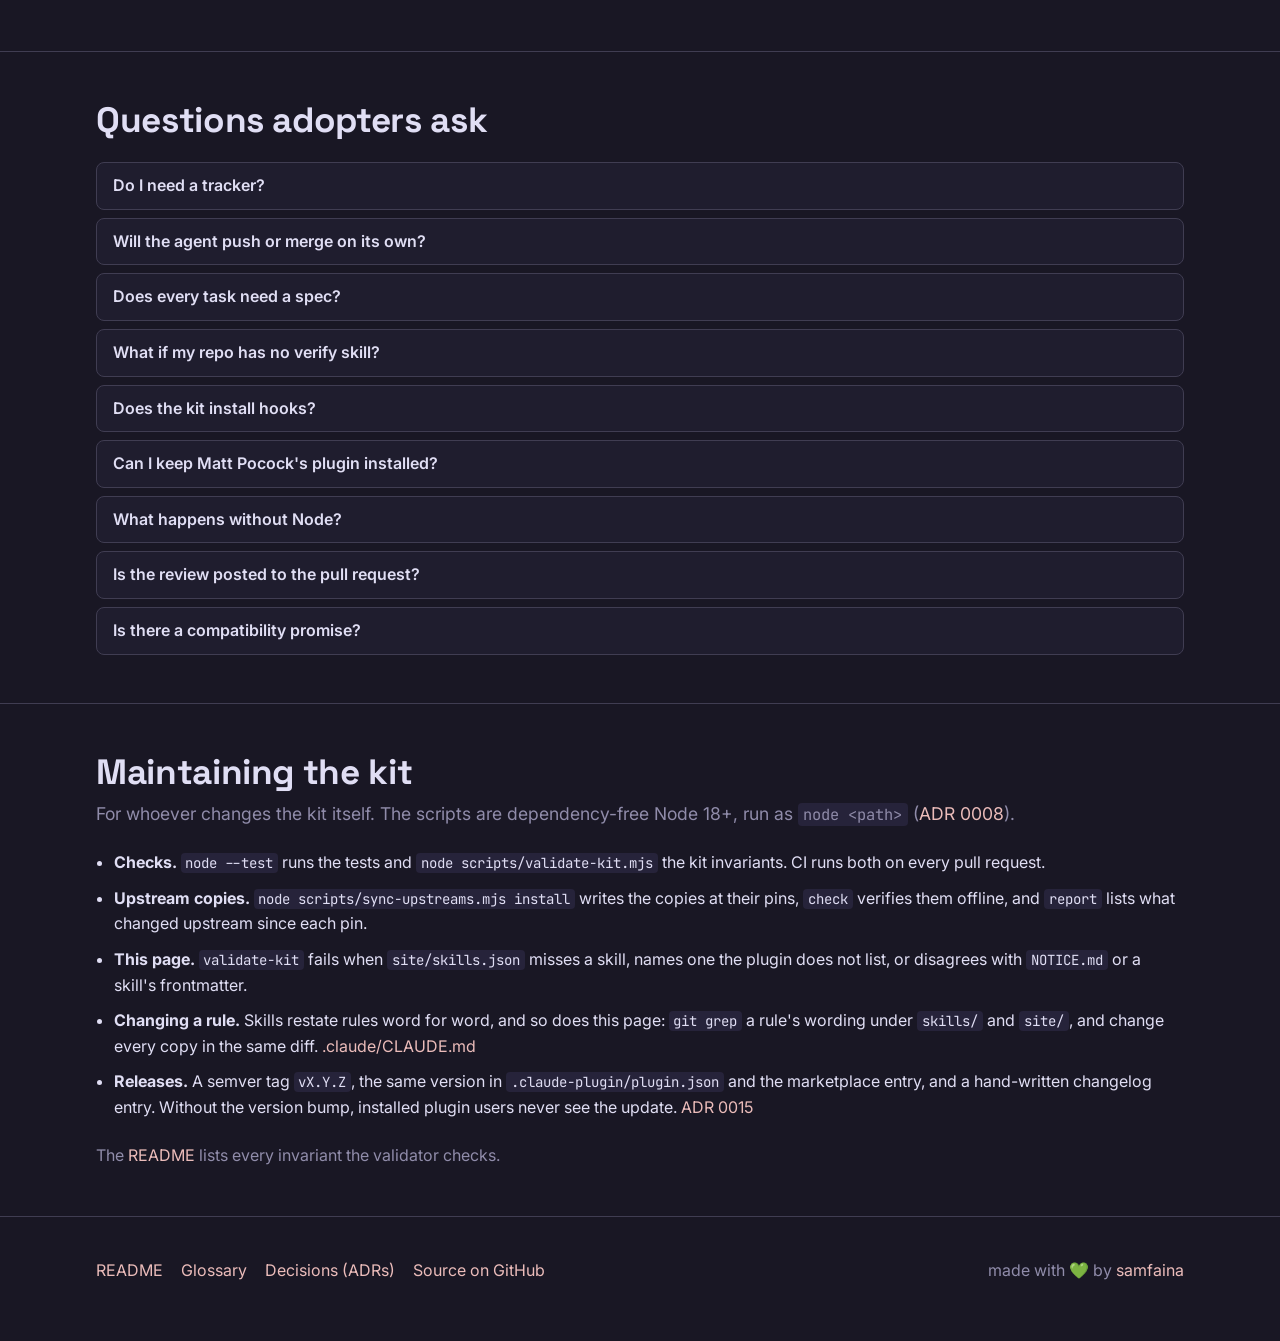
==== commit 020dbed7: "fix(site): routes show whole without scrolling, labels centred under their circles The routes' three" ====
--- a/site/index.html
+++ b/site/index.html
@@ -197,7 +197,7 @@
       <h2 id="routes-h">Three routes, one gate</h2>
       <p class="lead"><code>/aw-intake</code> sends every task down the fast, standard or epic route, and picks the longer one when in doubt. Pick a station to see what the phase does, the skill that owns it, and the artifact it leaves.</p>
     </div>
-    <div class="explorer">
+    <div class="explorer stacked">
       <div class="routes" id="route-lines"></div>
       <aside class="detail" id="station-detail" aria-live="polite" aria-label="Selected station"></aside>
     </div>
--- a/site/site.css
+++ b/site/site.css
@@ -41,6 +41,17 @@
 }
 
 * { box-sizing: border-box; }
+
+/* Scrollbars in the theme's colours, for the page and for every box that
+   scrolls on its own, such as a route's line: a thumb in the rule colour that
+   turns soft on hover, on a track that is the box's own background. */
+* { scrollbar-width: thin; scrollbar-color: var(--rule) transparent; }
+html { scrollbar-color: var(--rule) var(--bg); }
+::-webkit-scrollbar { width: 10px; height: 10px; }
+::-webkit-scrollbar-track { background: transparent; }
+::-webkit-scrollbar-thumb { background: var(--rule); border-radius: 5px; border: 2px solid transparent; background-clip: padding-box; }
+::-webkit-scrollbar-thumb:hover { background-color: var(--soft); }
+::-webkit-scrollbar-corner { background: transparent; }
 html { scroll-behavior: smooth; }
 body { margin: 0; background: var(--bg); color: var(--ink); font: 400 16px/1.6 var(--body); overflow-wrap: break-word; }
 h1, h2, h3 { font-family: var(--display); line-height: 1.15; margin: 0; text-wrap: balance; }
@@ -105,16 +116,31 @@
 .btn { display: inline-flex; align-items: center; min-height: 44px; padding: 8px 16px; border-radius: 6px; font-weight: 600; text-decoration: none; border: 1.5px solid var(--line); color: var(--line); background: transparent; }
 .btn.primary { background: var(--line); color: var(--on-accent); }
 
-/* The standard route as a line. overflow-x: auto scrolls the line, never the
-   page, and the list carries room for the gate's 10px pulse. */
-.miniline { list-style: none; margin: 4px 0 0 -12px; padding: 12px 0 8px 12px; display: flex; overflow-x: auto; }
-.miniline li { position: relative; flex: 1 0 86px; min-width: 86px; padding: 30px 8px 0 0; font: 500 .72rem/1.25 var(--mono); color: var(--soft); }
-.miniline li::before { content: ""; position: absolute; top: 10px; left: 0; right: 0; height: 4px; background: var(--line-mark); }
-.miniline li:last-child::before { right: calc(100% - 20px); }
-.miniline li::after { content: ""; box-sizing: border-box; position: absolute; top: 2px; left: 0; width: 20px; height: 20px; border-radius: 50%; background: var(--panel); border: 4px solid var(--line-mark); }
+/* A line of stations, here and in the routes: each station's circle sits at
+   the middle of its slot, with its label centred under it and wrapping when
+   long, and the rail runs from the first circle to the last. overflow-x: auto
+   scrolls a line that cannot fit, never the page, and the padding leaves room
+   for the gate's 10px pulse.
+
+   An optional station has a dashed circle and a dashed rail into it and out
+   of it. A rail is drawn by the slots on either side of a circle, so the slot
+   before an optional station dashes its right half and the slot after it its
+   left half: a solid half-layer sits over a dashed one. */
+.miniline, .line {
+  --rail: var(--line-mark);
+  --dash: repeating-linear-gradient(90deg, var(--rail) 0 6px, transparent 6px 11px);
+  list-style: none; margin: 0; padding: 12px 0 8px; display: flex; overflow-x: auto;
+}
+.miniline li { position: relative; flex: 1 0 86px; min-width: 86px; padding: 30px 4px 0; text-align: center; font: 500 .72rem/1.25 var(--mono); color: var(--soft); }
+.miniline li::before { content: ""; position: absolute; top: 10px; left: 0; right: 0; height: 4px; background: var(--rail); }
+.miniline li:first-child::before { left: 50%; }
+.miniline li:last-child::before { right: 50%; }
+.miniline li::after { content: ""; box-sizing: border-box; position: absolute; top: 2px; left: 50%; width: 20px; height: 20px; margin-left: -10px; border-radius: 50%; background: var(--panel); border: 4px solid var(--rail); }
 .miniline li.gate { color: var(--gate); font-weight: 600; }
 .miniline li.gate::after { background: var(--gate-mark); border-color: var(--gate-mark); animation: gatepulse 2.2s ease-out infinite; }
-.miniline li.opt::before { background: repeating-linear-gradient(90deg, var(--line-mark) 0 6px, transparent 6px 11px); }
+.miniline li.opt::before { background: var(--dash); }
+.miniline li:has(+ li.opt)::before { background: linear-gradient(90deg, var(--rail) 50%, transparent 50%), var(--dash); }
+.miniline li.opt + li::before { background: linear-gradient(90deg, transparent 50%, var(--rail) 50%), var(--dash); }
 .miniline li.opt::after { border-style: dashed; }
 @keyframes gatepulse {
   0% { box-shadow: 0 0 0 0 color-mix(in srgb, var(--gate-mark) 60%, transparent); }
@@ -199,33 +225,36 @@
 .names { list-style: none; margin: 0; padding: 0; display: flex; flex-wrap: wrap; gap: 6px; }
 .names code { display: inline-block; font-size: .8rem; }
 
-/* Routes: each route is a line of stations. The line scrolls inside its own
-   box, never the page, with room around it for the gate's 10px pulse. */
-.routes { display: grid; gap: 26px; min-width: 0; }
-.route { display: grid; gap: 6px; min-width: 0; --rail: var(--line-mark); }
-.route.fast { --rail: var(--fast-mark); }
-.line { list-style: none; margin: 0 0 0 -12px; padding: 12px 12px 8px; display: flex; overflow-x: auto; }
-.line li { flex: 1 0 92px; min-width: 92px; display: flex; }
-.line button { position: relative; flex: 1; min-height: 72px; padding: 34px 8px 8px 0; border: 0; border-radius: 4px; background: none; text-align: left; font: 500 .74rem/1.25 var(--mono); color: var(--soft); }
+/* Routes: the three lines take the section's full width, one above the other,
+   so that every station of the longest route shows without scrolling on a
+   desktop; the selected station's detail sits under them. Below 820px the
+   detail pins to the bottom like the skills explorer's. */
+.explorer.stacked { grid-template-columns: minmax(0, 1fr); }
+@media (min-width: 821px) { .explorer.stacked .detail { position: static; } }
+.routes { display: grid; gap: 22px; min-width: 0; }
+.route { display: grid; gap: 4px; min-width: 0; }
+.route.fast .line { --rail: var(--fast-mark); }
+.line li { flex: 1 0 72px; min-width: 72px; display: flex; }
+.line button { position: relative; flex: 1; min-height: 72px; padding: 34px 4px 8px; border: 0; border-radius: 4px; background: none; text-align: center; font: 500 .74rem/1.25 var(--mono); color: var(--soft); }
 .line button::before { content: ""; position: absolute; top: 12px; left: 0; right: 0; height: 4px; background: var(--rail); }
-.line li:last-child button::before { right: calc(100% - 20px); }
-.line button::after { content: ""; box-sizing: border-box; position: absolute; top: 4px; left: 0; width: 20px; height: 20px; border-radius: 50%; background: var(--panel); border: 4px solid var(--rail); }
+.line li:first-child button::before { left: 50%; }
+.line li:last-child button::before { right: 50%; }
+.line button::after { content: ""; box-sizing: border-box; position: absolute; top: 4px; left: 50%; width: 20px; height: 20px; margin-left: -10px; border-radius: 50%; background: var(--panel); border: 4px solid var(--rail); }
 .line button:hover { color: var(--ink); }
-/* The selected station: the same mark on every station, the gate included,
-   and no background: its label in ink, and a ring around its circle in the
-   route's own colour. */
+/* The selected station: no background, and a ring around its circle in the
+   route's own colour. A plain station's label also turns ink; a gate keeps
+   its look, so a selected gate differs from the others by its ring alone. */
 .line button[aria-current="true"] { color: var(--ink); font-weight: 600; }
 .line button[aria-current="true"]::after { background: var(--rail); outline: 2px solid var(--rail); outline-offset: 3px; }
 .line .gate button { color: var(--gate); font-weight: 600; }
 .line .gate button::after { background: var(--gate-mark); border-color: var(--gate-mark); animation: gatepulse 2.2s ease-out infinite; }
-.line .gate button[aria-current="true"] { color: var(--ink); }
 .line .gate button[aria-current="true"]::after { outline-color: var(--gate-mark); }
-/* An optional station: dashed rail into it and out of it, and a dashed circle. */
-.line li.opt button::before,
-.line li:has(+ li.opt) button::before { background: repeating-linear-gradient(90deg, var(--rail) 0 6px, transparent 6px 11px); }
+/* An optional station: dashed, as on .miniline above. */
+.line li.opt button::before { background: var(--dash); }
+.line li:has(+ li.opt) button::before { background: linear-gradient(90deg, var(--rail) 50%, transparent 50%), var(--dash); }
+.line li.opt + li button::before { background: linear-gradient(90deg, transparent 50%, var(--rail) 50%), var(--dash); }
 .line li.opt button::after { border-style: dashed; }
 .line li.opt button[aria-current="true"]::after { background: var(--panel); }
-.miniline li:has(+ li.opt)::before { background: repeating-linear-gradient(90deg, var(--line-mark) 0 6px, transparent 6px 11px); }
 
 /* Which route? */
 .wizard { background: var(--panel); border: 1px solid var(--rule); border-radius: 8px; padding: 20px; display: grid; gap: 14px; min-width: 0; }
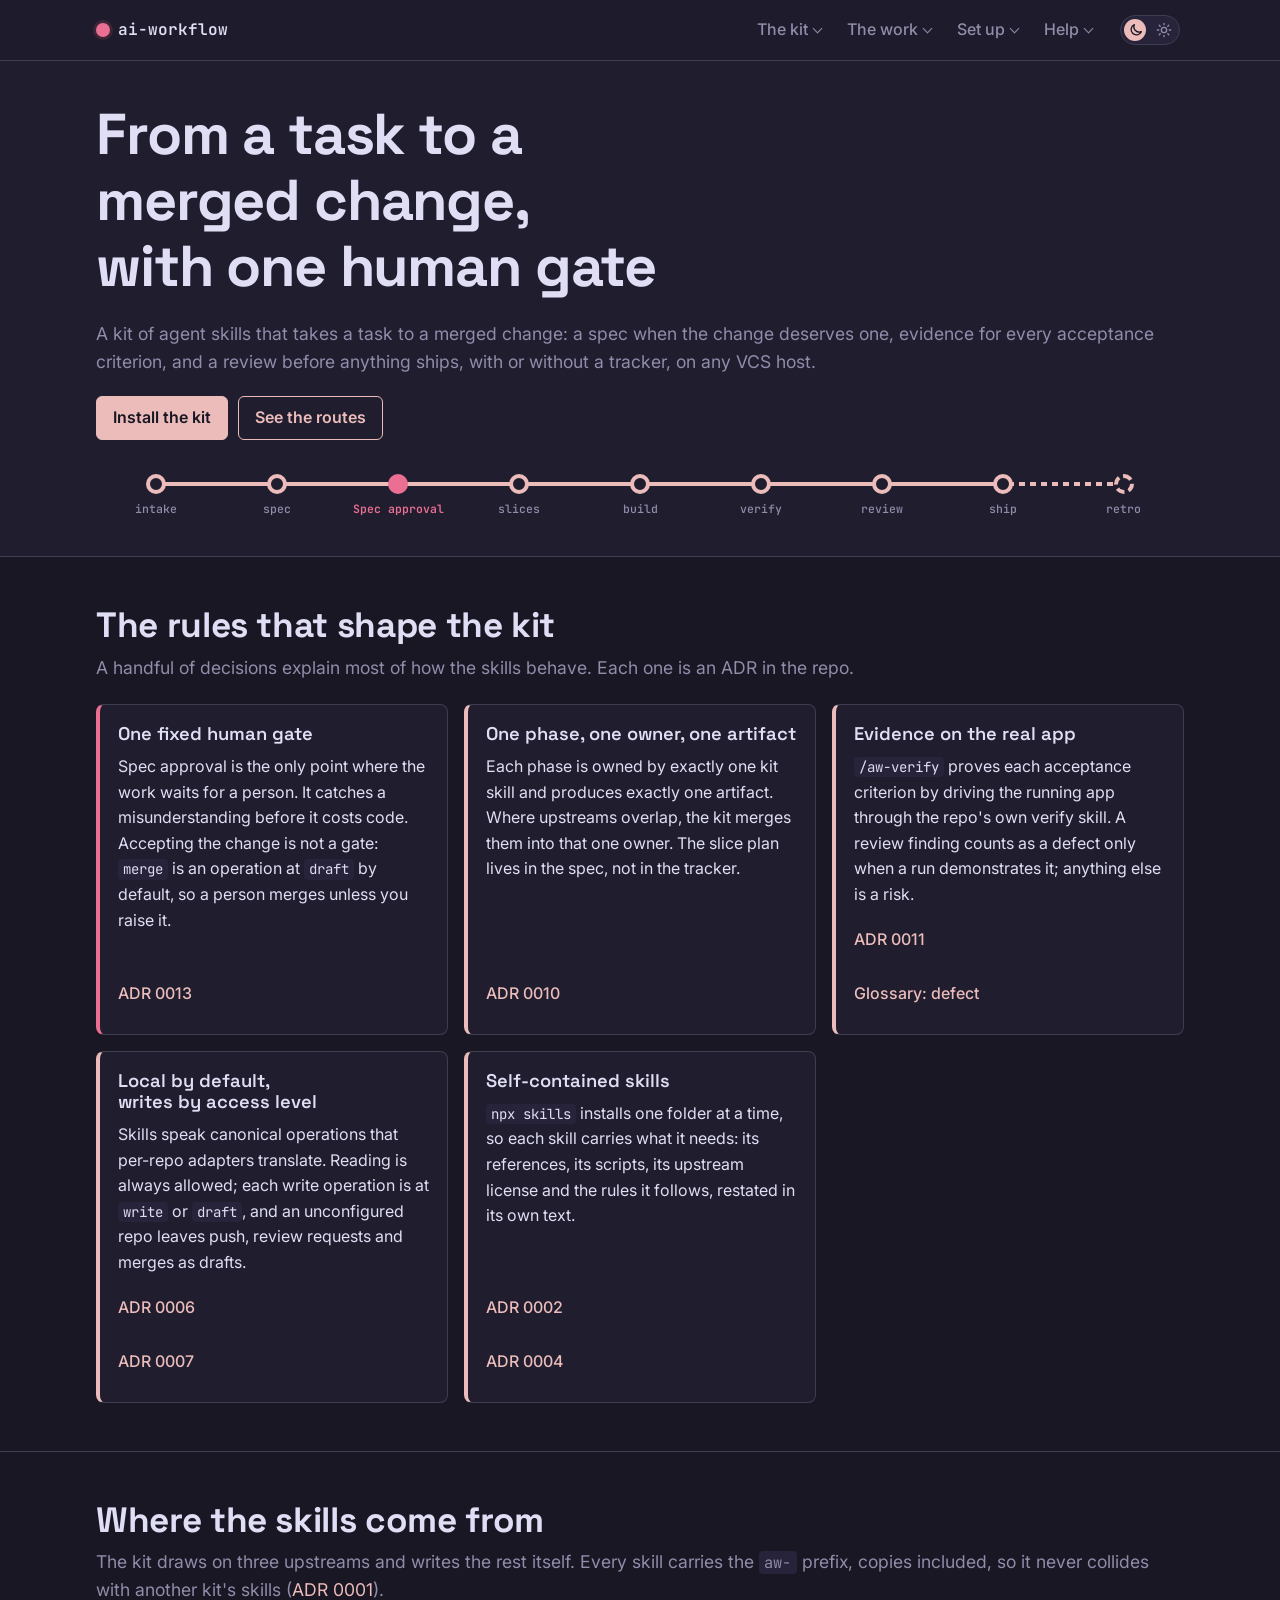
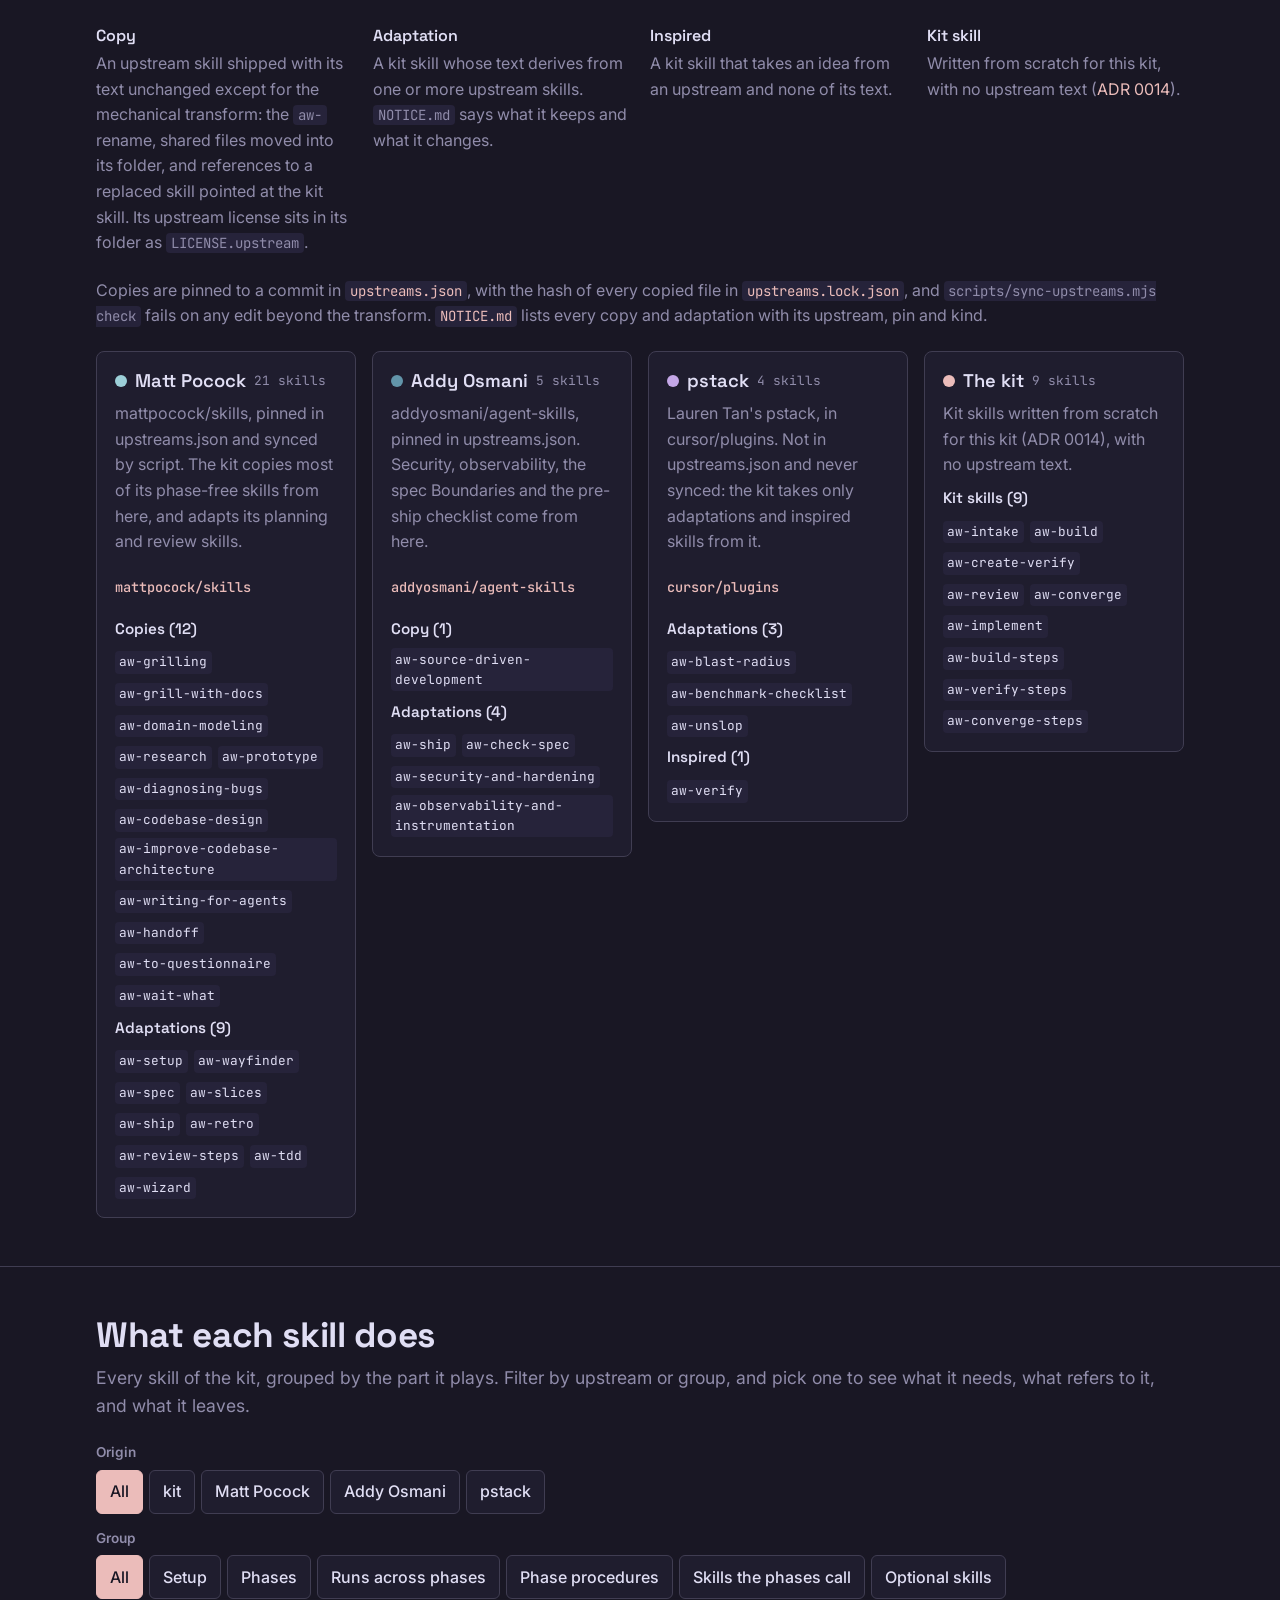
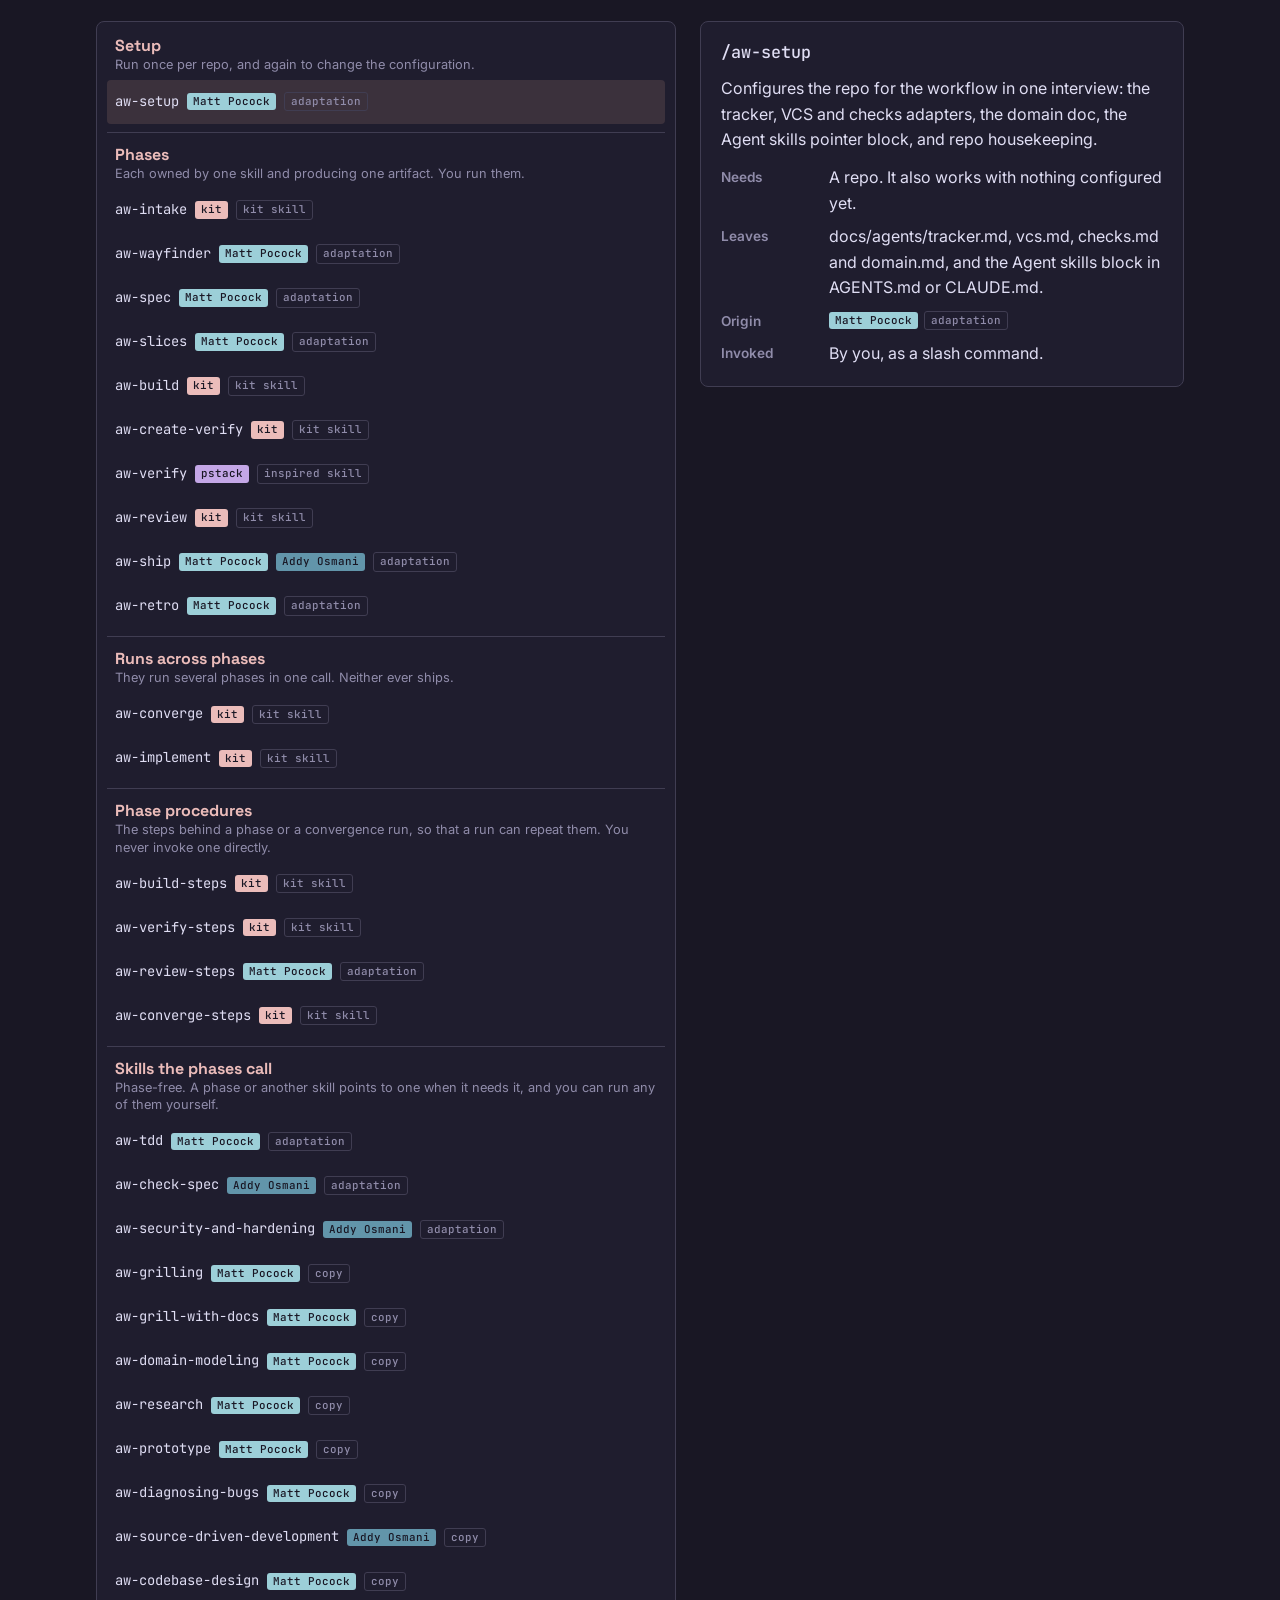
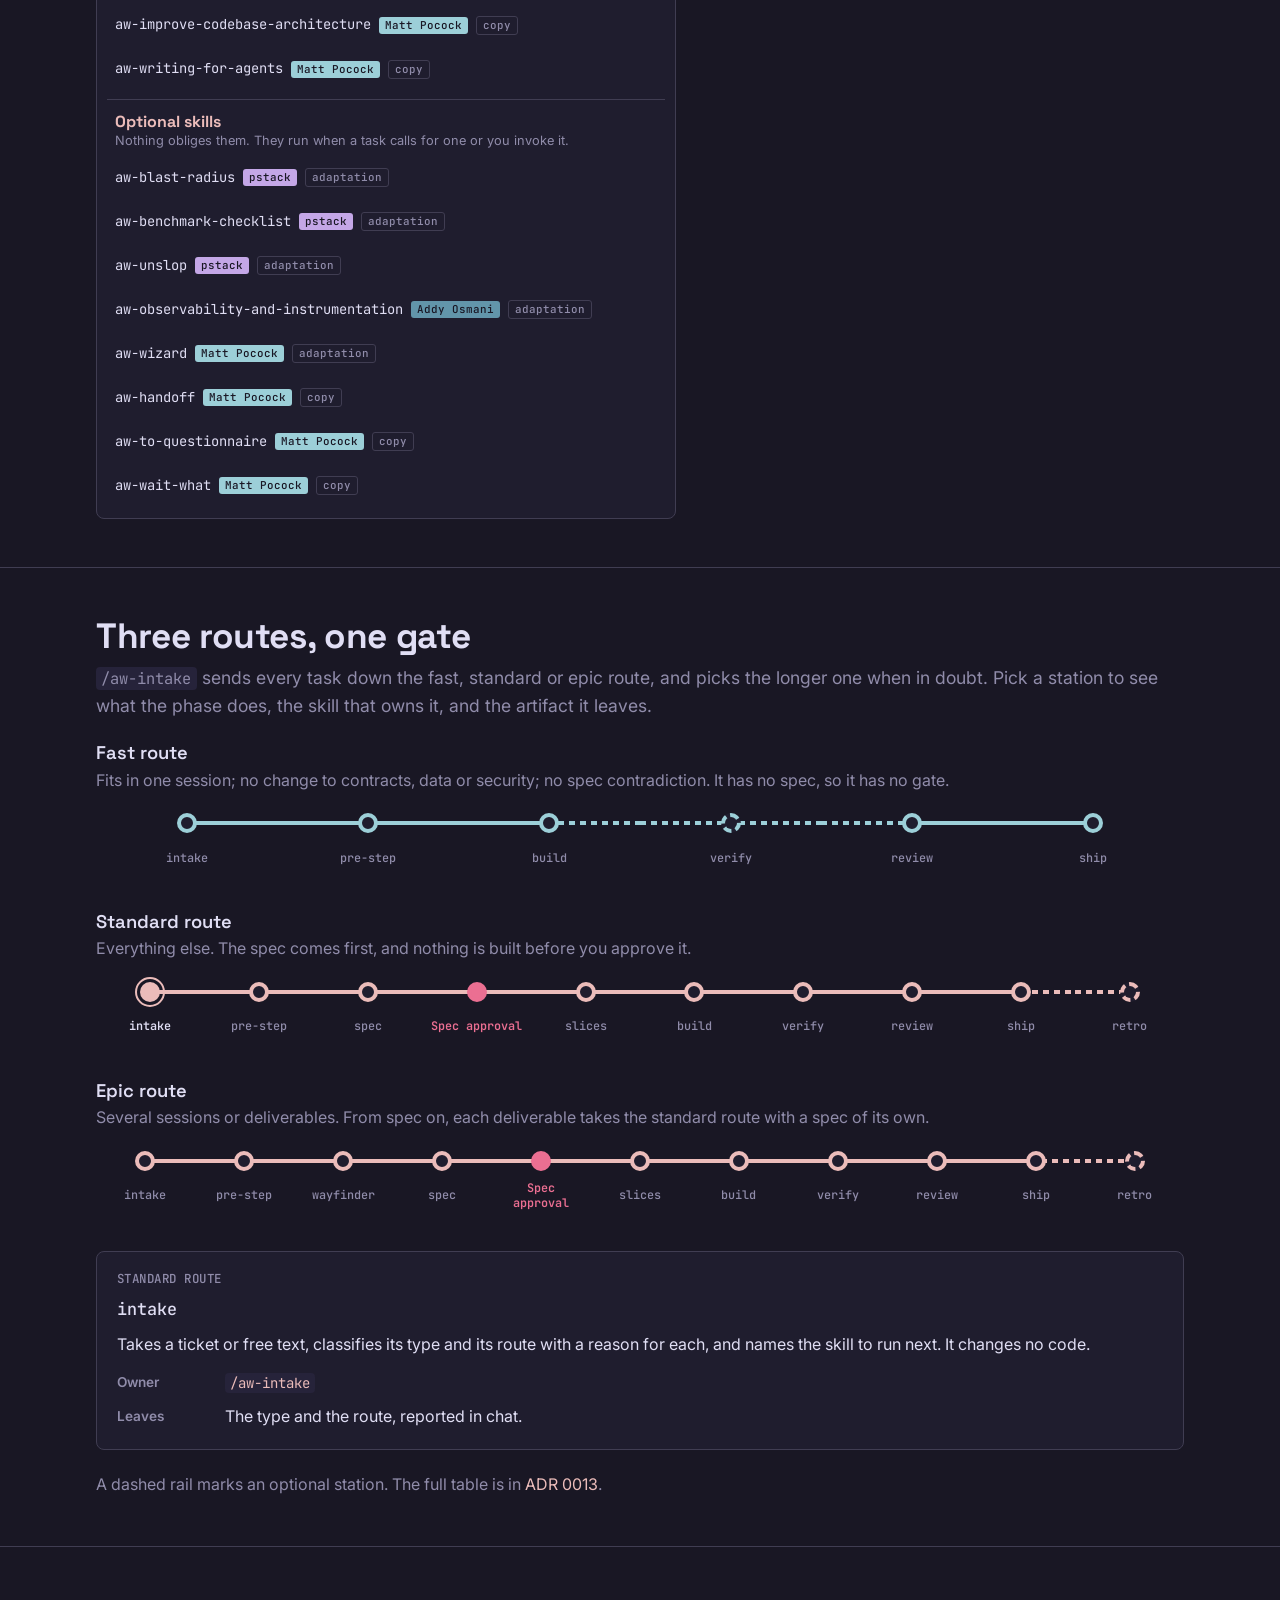
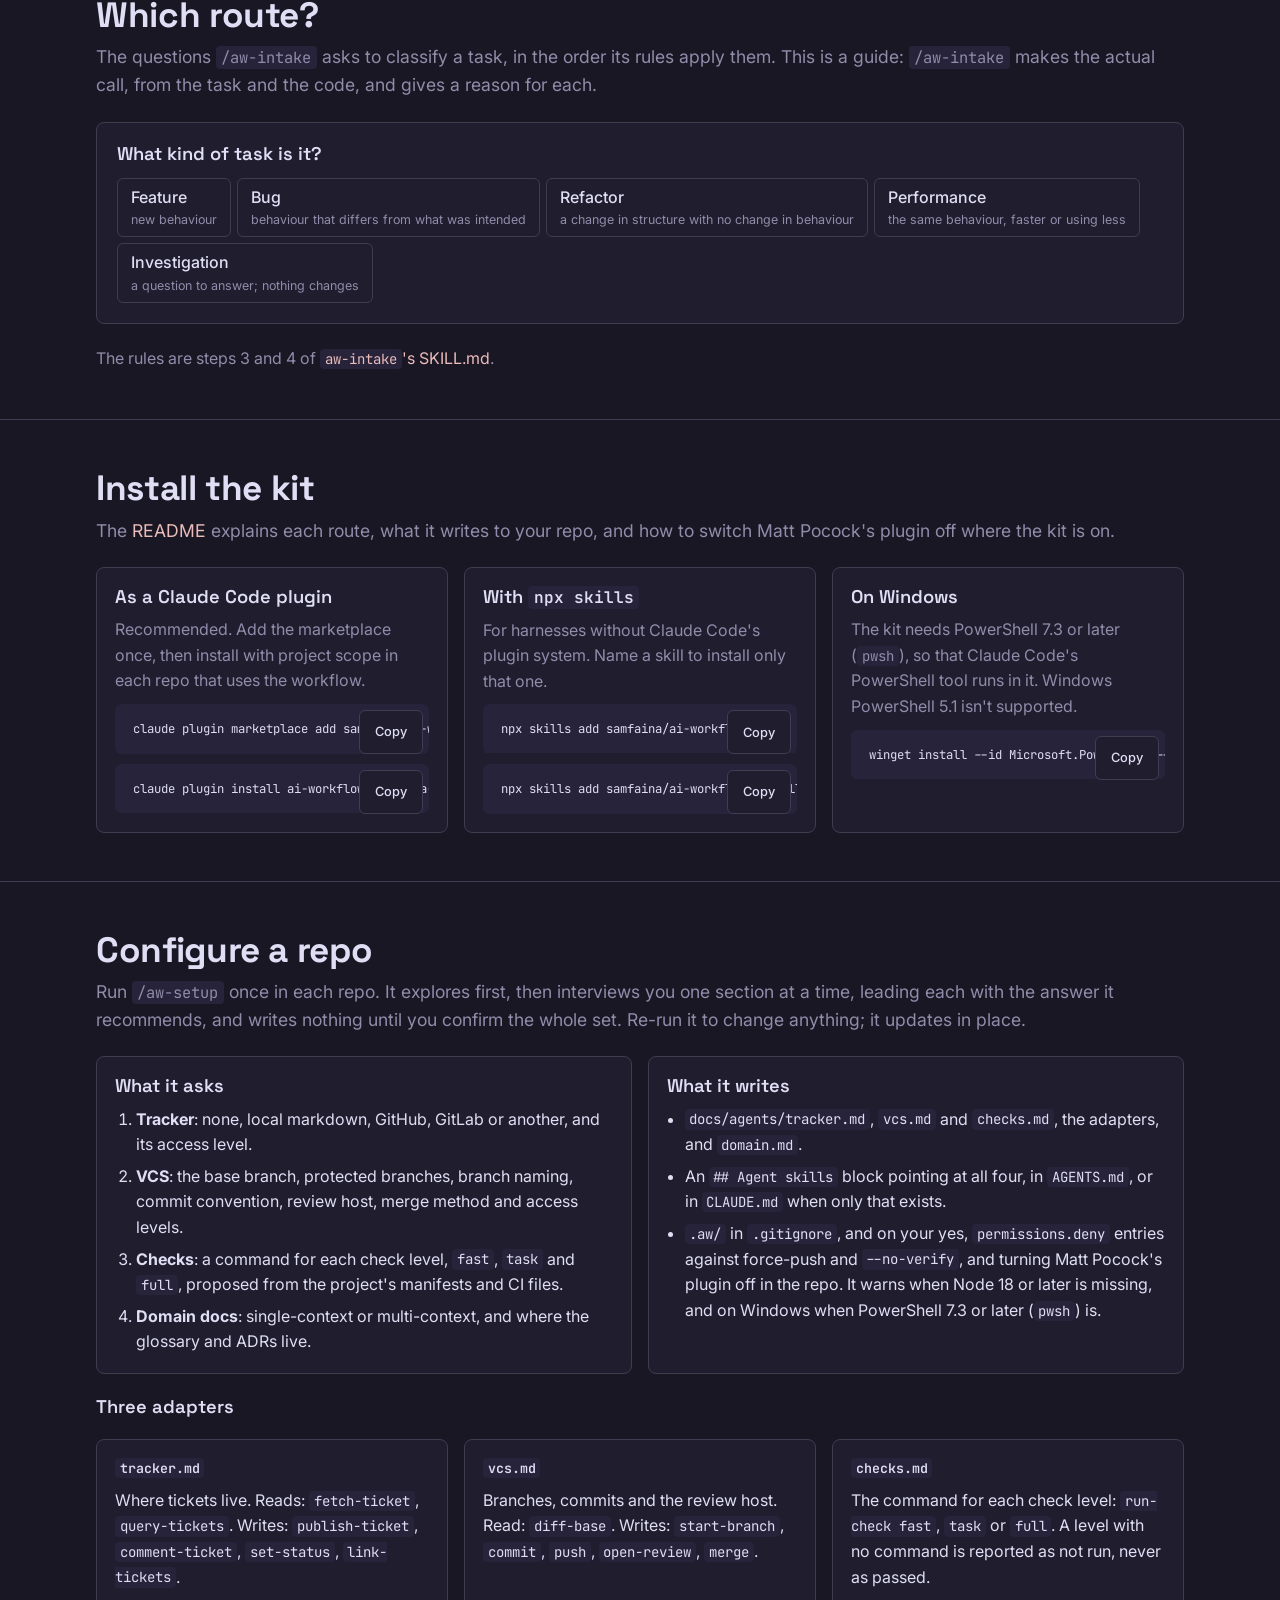
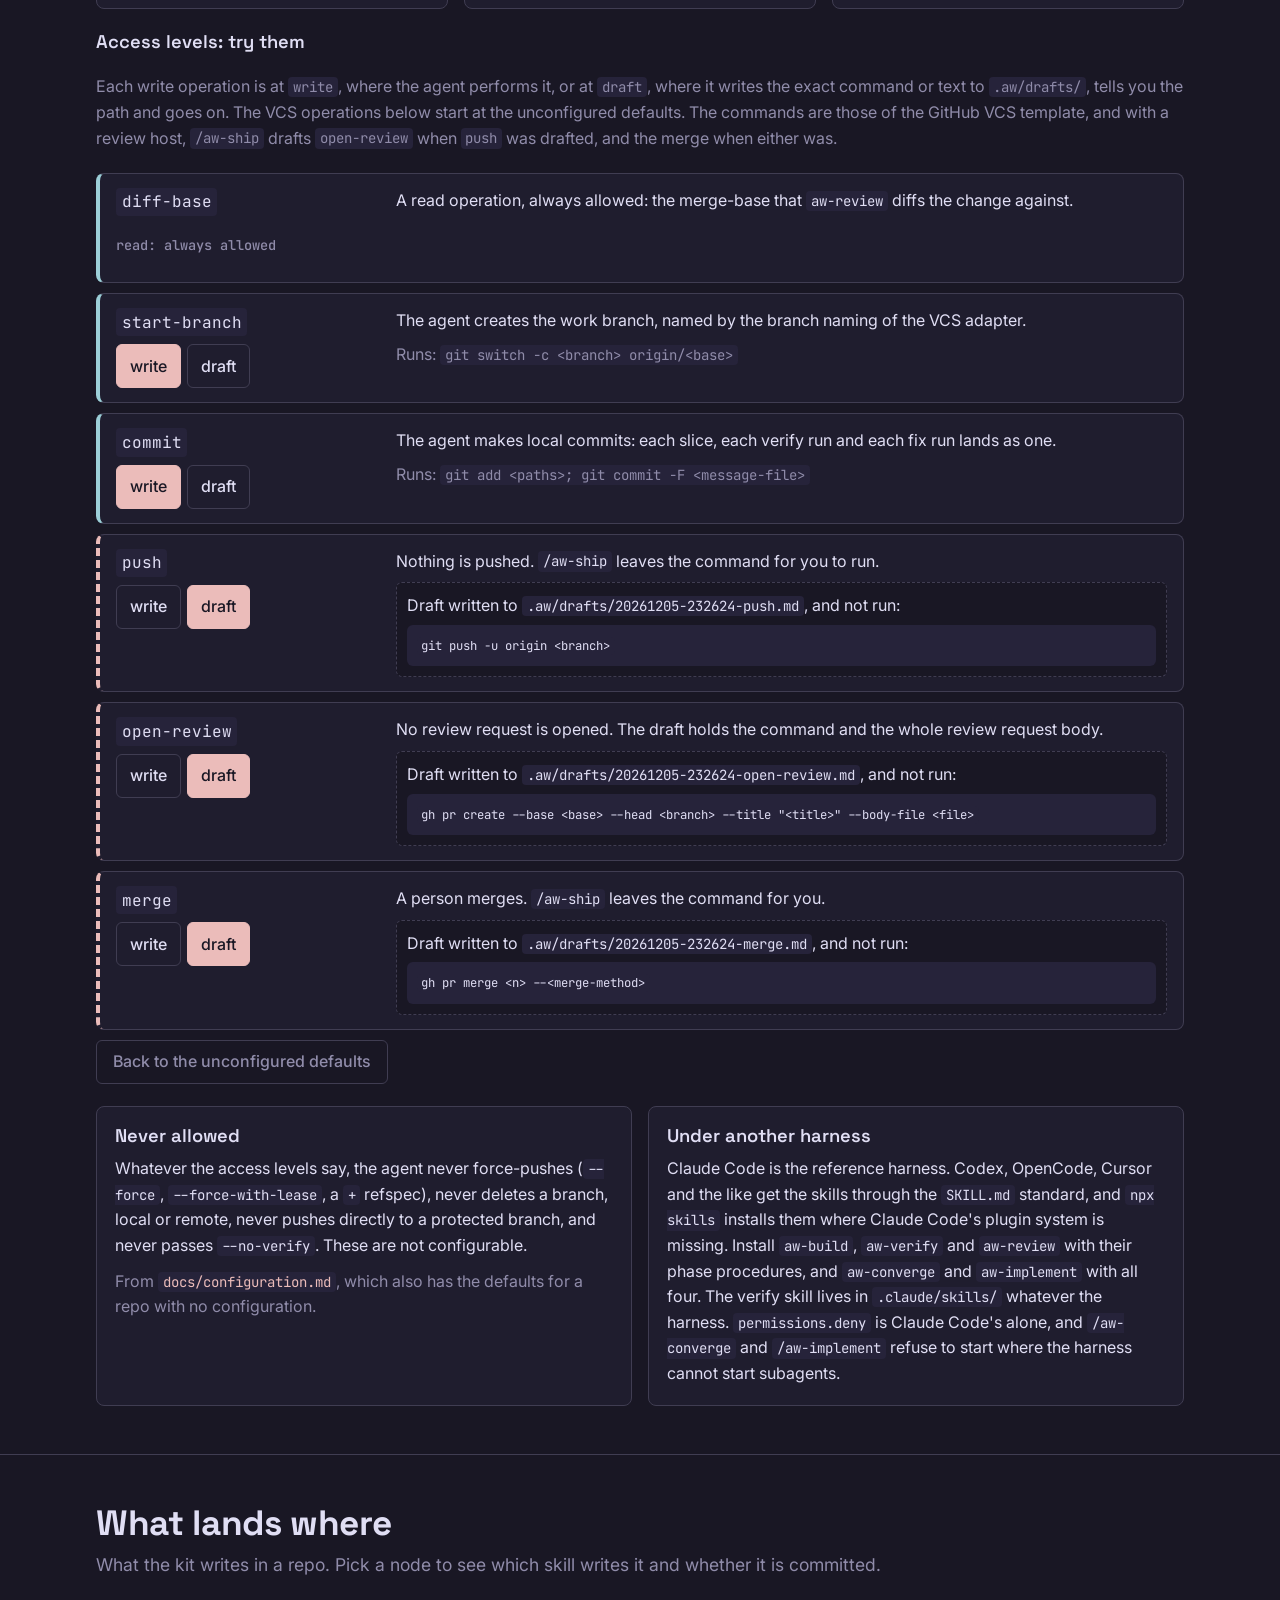
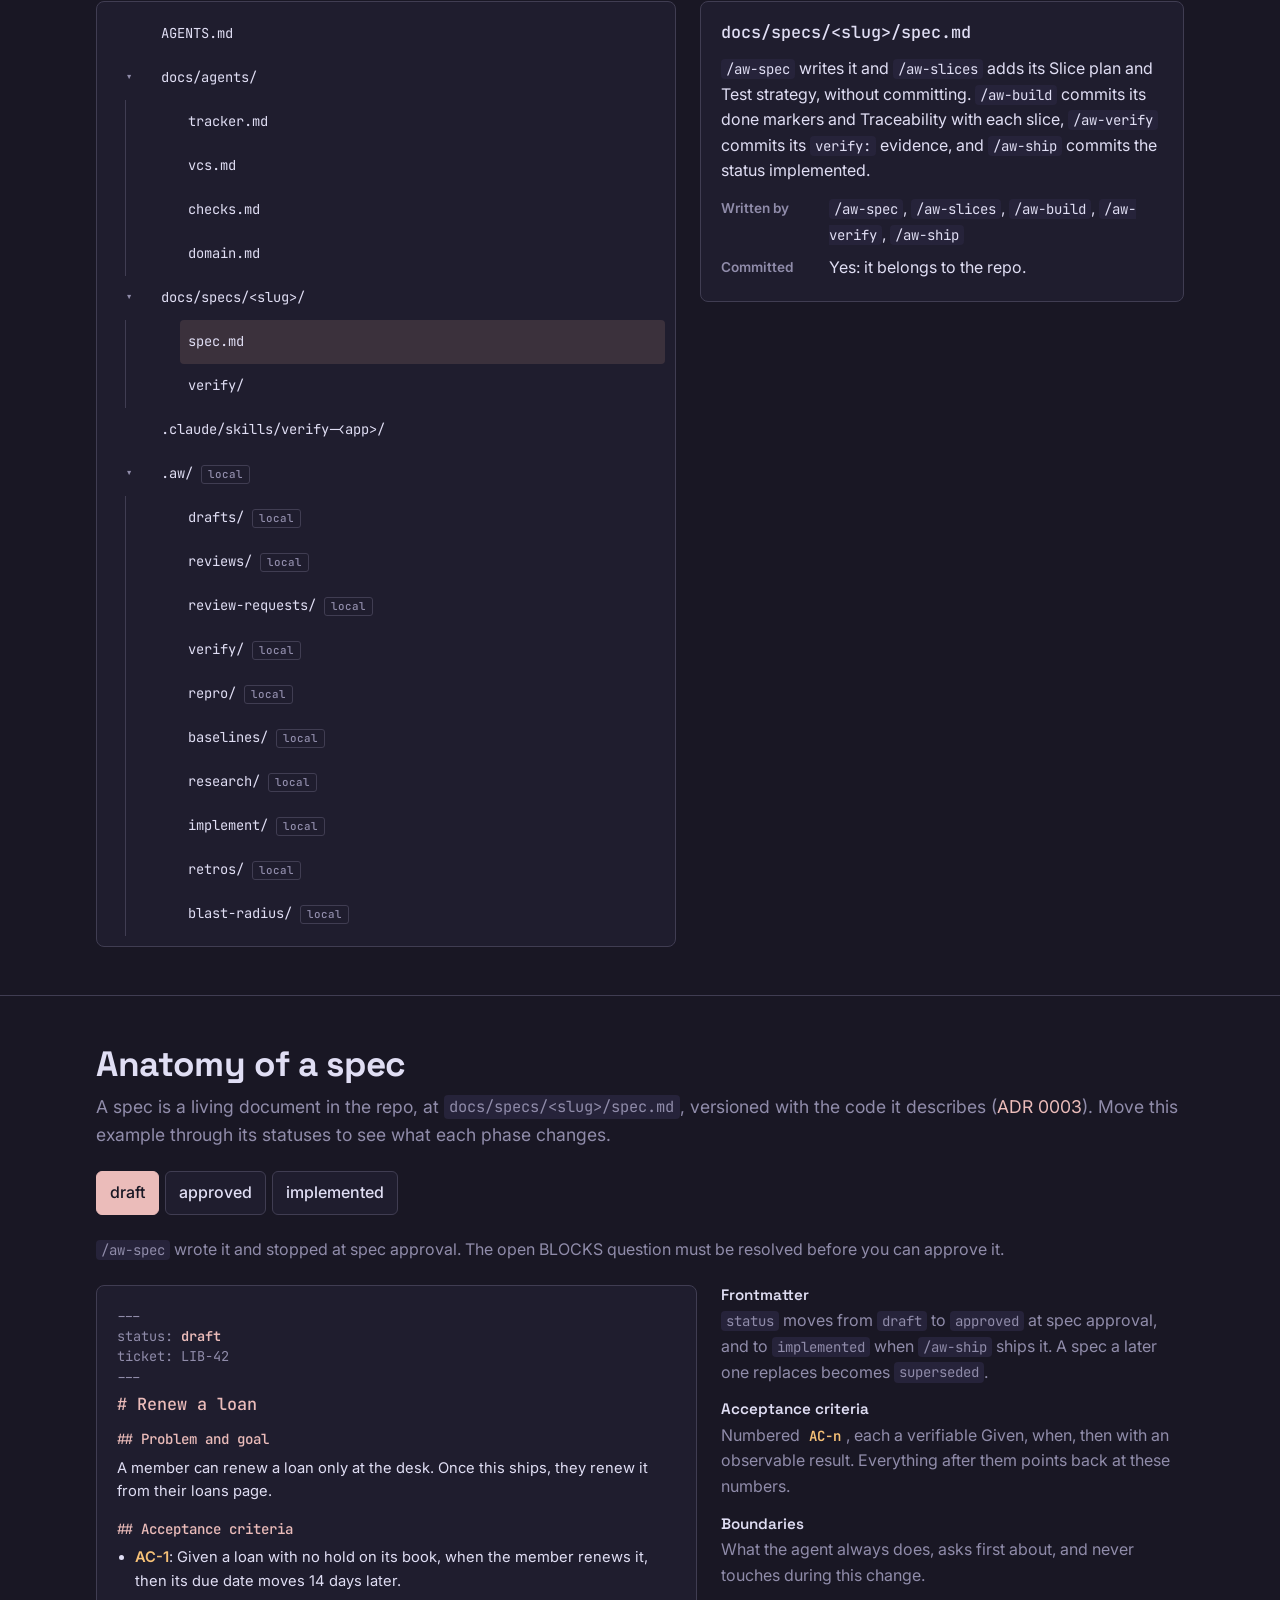
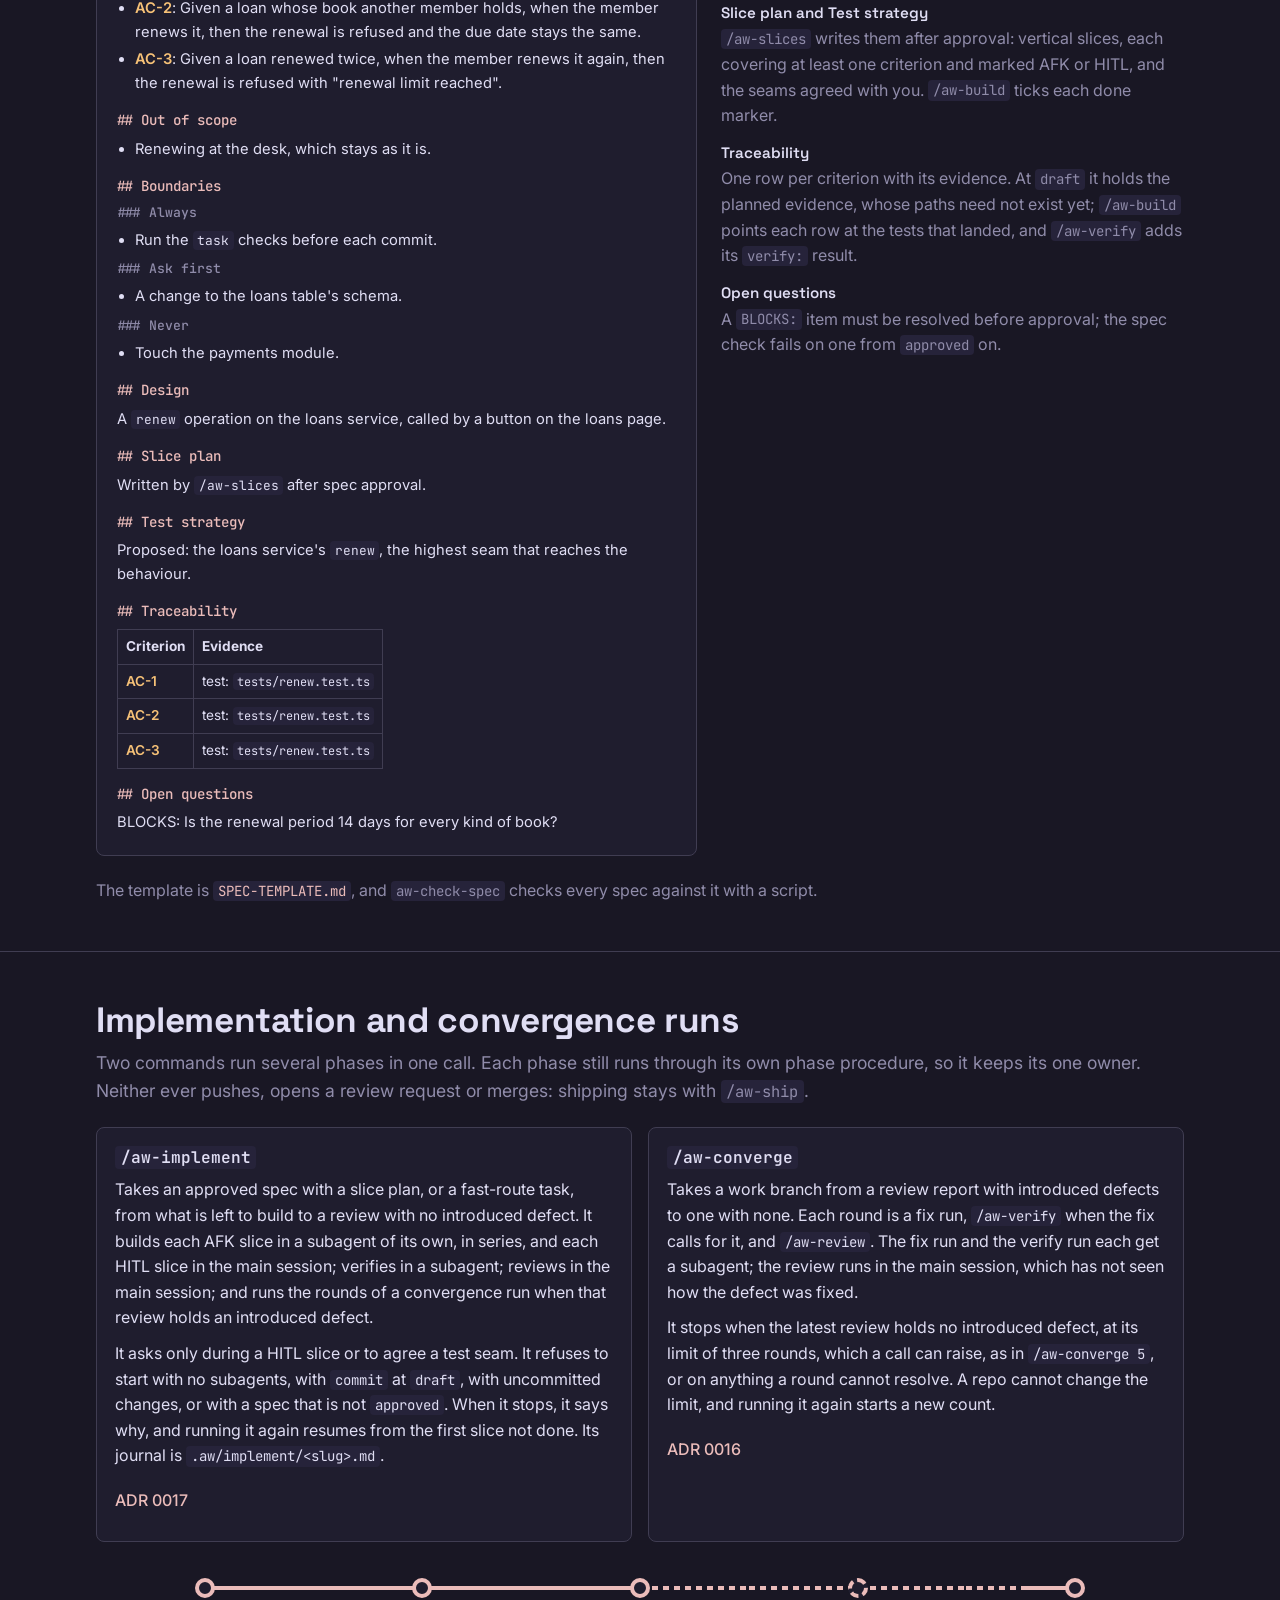
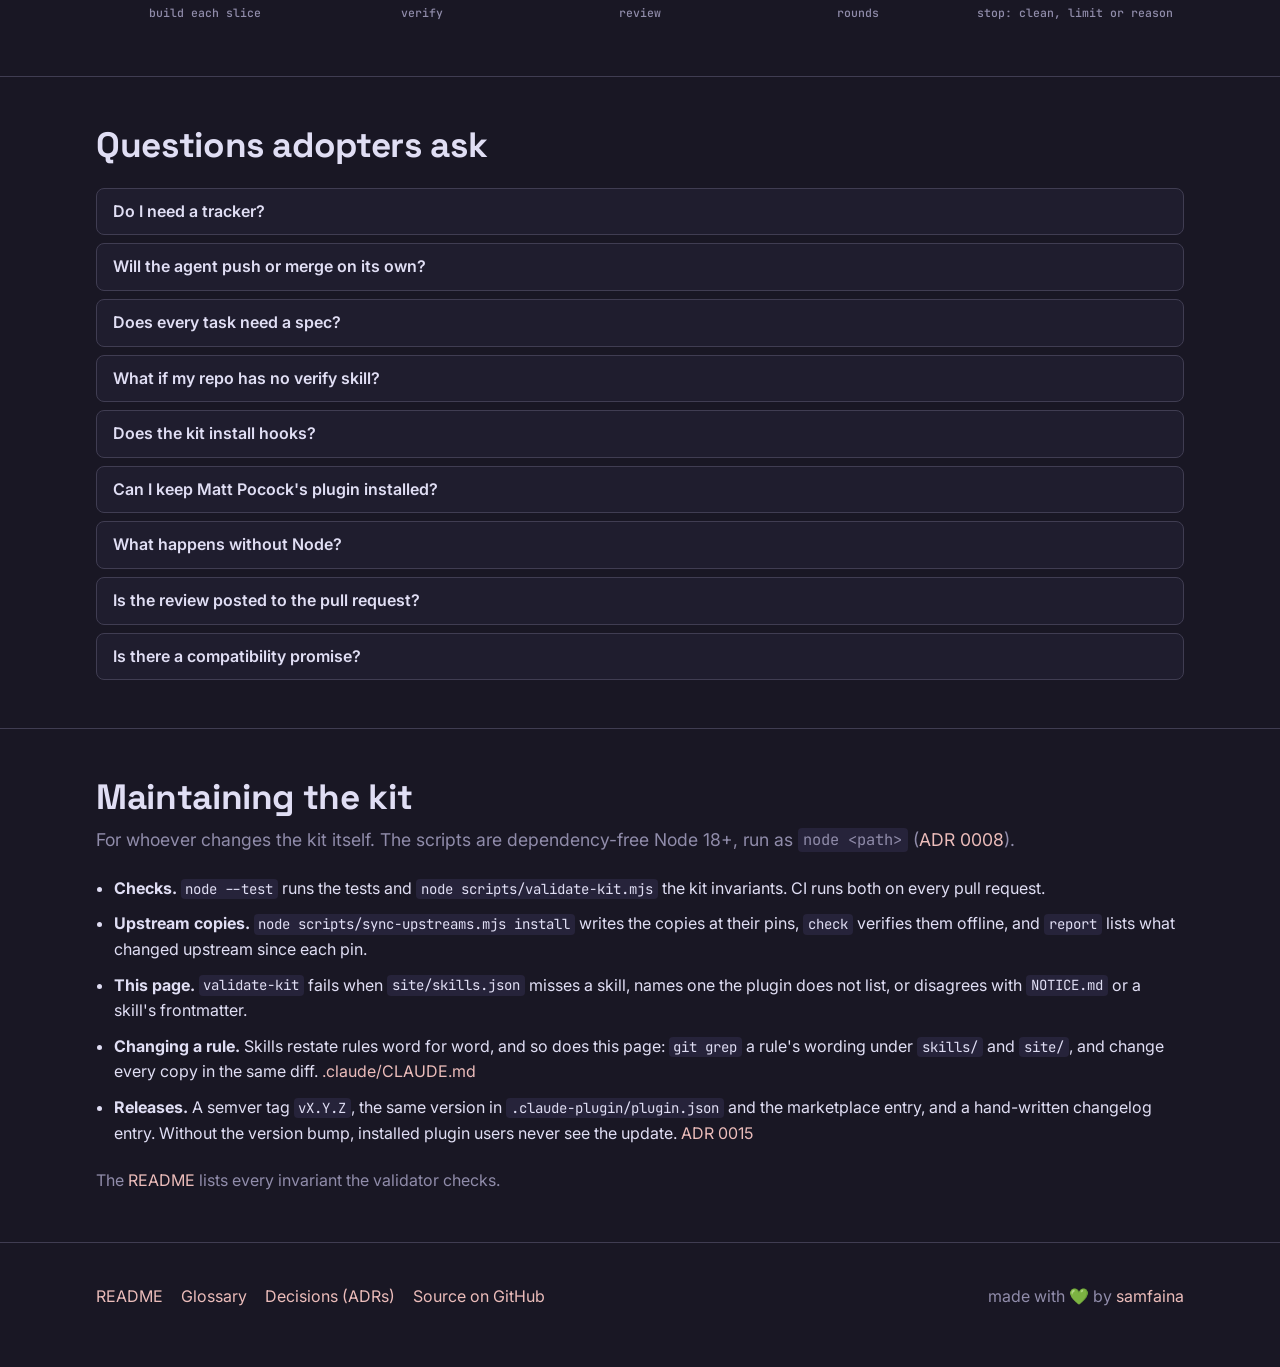
==== commit 63542486: "feat(uat,setup): the kit needs PowerShell 7.3 or later on Windows The README and the docs site say s" ====
--- a/site/index.html
+++ b/site/index.html
@@ -247,6 +247,14 @@
           <button class="copy" type="button">Copy</button>
         </div>
       </article>
+      <article>
+        <h3>On Windows</h3>
+        <p class="muted">The kit needs PowerShell 7.3 or later (<code>pwsh</code>), so that Claude Code's PowerShell tool runs in it. Windows PowerShell 5.1 isn't supported.</p>
+        <div class="copyable">
+<pre class="block"><code>winget install --id Microsoft.PowerShell --source winget</code></pre>
+          <button class="copy" type="button">Copy</button>
+        </div>
+      </article>
     </div>
   </div>
 </section>
@@ -272,7 +280,7 @@
         <ul class="plain">
           <li><code>docs/agents/tracker.md</code>, <code>vcs.md</code> and <code>checks.md</code>, the adapters, and <code>domain.md</code>.</li>
           <li>An <code>## Agent skills</code> block pointing at all four, in <code>AGENTS.md</code>, or in <code>CLAUDE.md</code> when only that exists.</li>
-          <li><code>.aw/</code> in <code>.gitignore</code>, and on your yes, <code>permissions.deny</code> entries against force-push and <code>--no-verify</code>, and turning Matt Pocock's plugin off in the repo. It warns when Node 18 or later is missing.</li>
+          <li><code>.aw/</code> in <code>.gitignore</code>, and on your yes, <code>permissions.deny</code> entries against force-push and <code>--no-verify</code>, and turning Matt Pocock's plugin off in the repo. It warns when Node 18 or later is missing, and on Windows when PowerShell 7.3 or later (<code>pwsh</code>) is.</li>
         </ul>
       </article>
     </div>
--- a/site/site.css
+++ b/site/site.css
@@ -355,6 +355,23 @@
   .op { grid-template-columns: minmax(0, 1fr); }
 }
 
+/* --- Scroll animations ---------------------------------------------------------
+   site.js marks each block with data-reveal and adds .revealed once it scrolls
+   into view, setting --i to its place among its siblings. It does neither
+   when the reader asks for reduced motion. */
+[data-reveal] { transition: opacity .7s ease, transform .7s cubic-bezier(.2, .7, .2, 1); transition-delay: calc(var(--i, 0) * 80ms); }
+[data-reveal]:not(.revealed) { opacity: 0; transform: translateY(18px); }
+
+/* The stations of a line light up from left to right once the line is in
+   view. A station drawn later, after a pick, is inserted already in place. */
+:is(.line, .miniline) > li { transition: opacity .45s ease, transform .5s cubic-bezier(.2, .8, .2, 1.2); transition-delay: calc(var(--i, 0) * 60ms + 200ms); }
+.miniline[data-reveal]:not(.revealed) > li,
+#route-lines[data-reveal]:not(.revealed) .line > li { opacity: 0; transform: translateY(6px) scale(.85); }
+
+/* How far down the page the reader is, as a thin rail under the bar in the
+   routes' colours. */
+.bar::after { content: ""; position: absolute; left: 0; right: 0; bottom: -1px; height: 2px; background: linear-gradient(90deg, var(--fast-mark), var(--line-mark), var(--gate-mark)); transform: scaleX(var(--progress, 0)); transform-origin: left; }
+
 @media (prefers-reduced-motion: reduce) {
   html { scroll-behavior: auto; }
   .miniline li.gate::after, .line .gate button::after { animation: none; }
